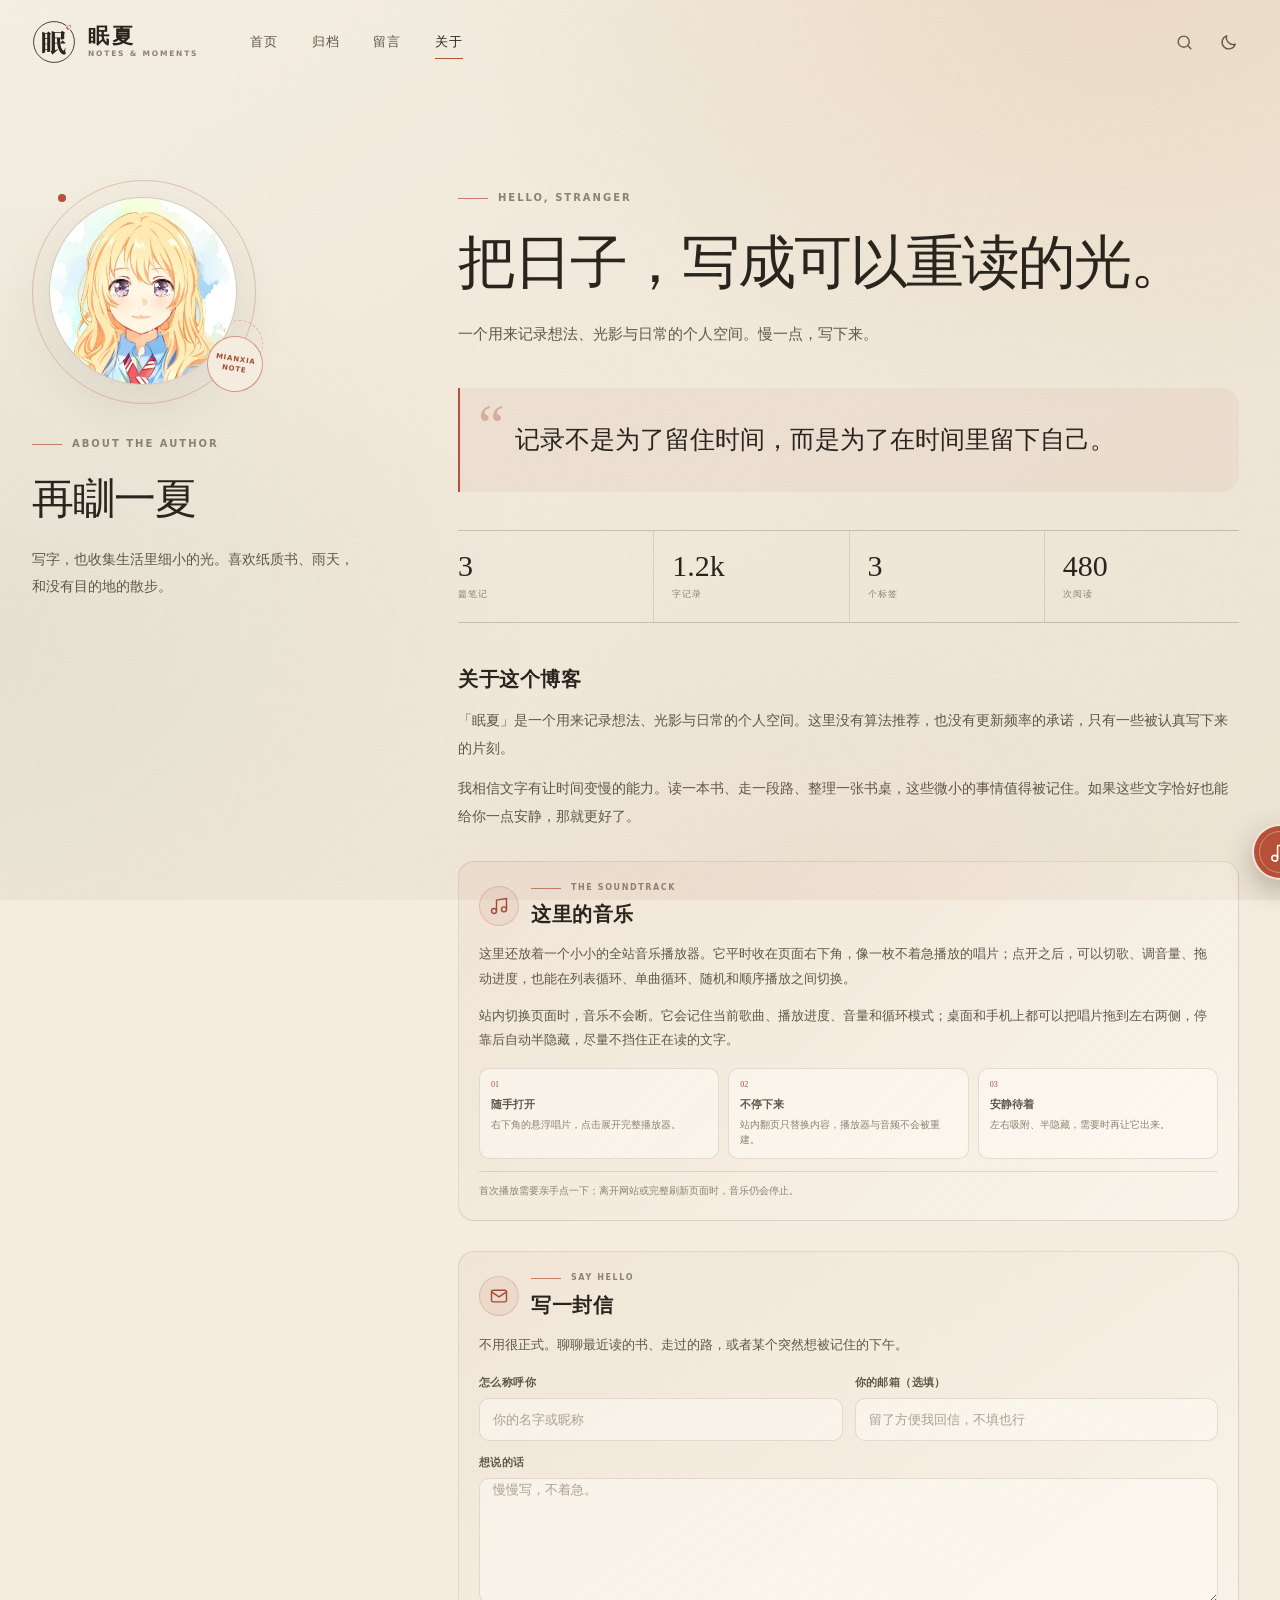
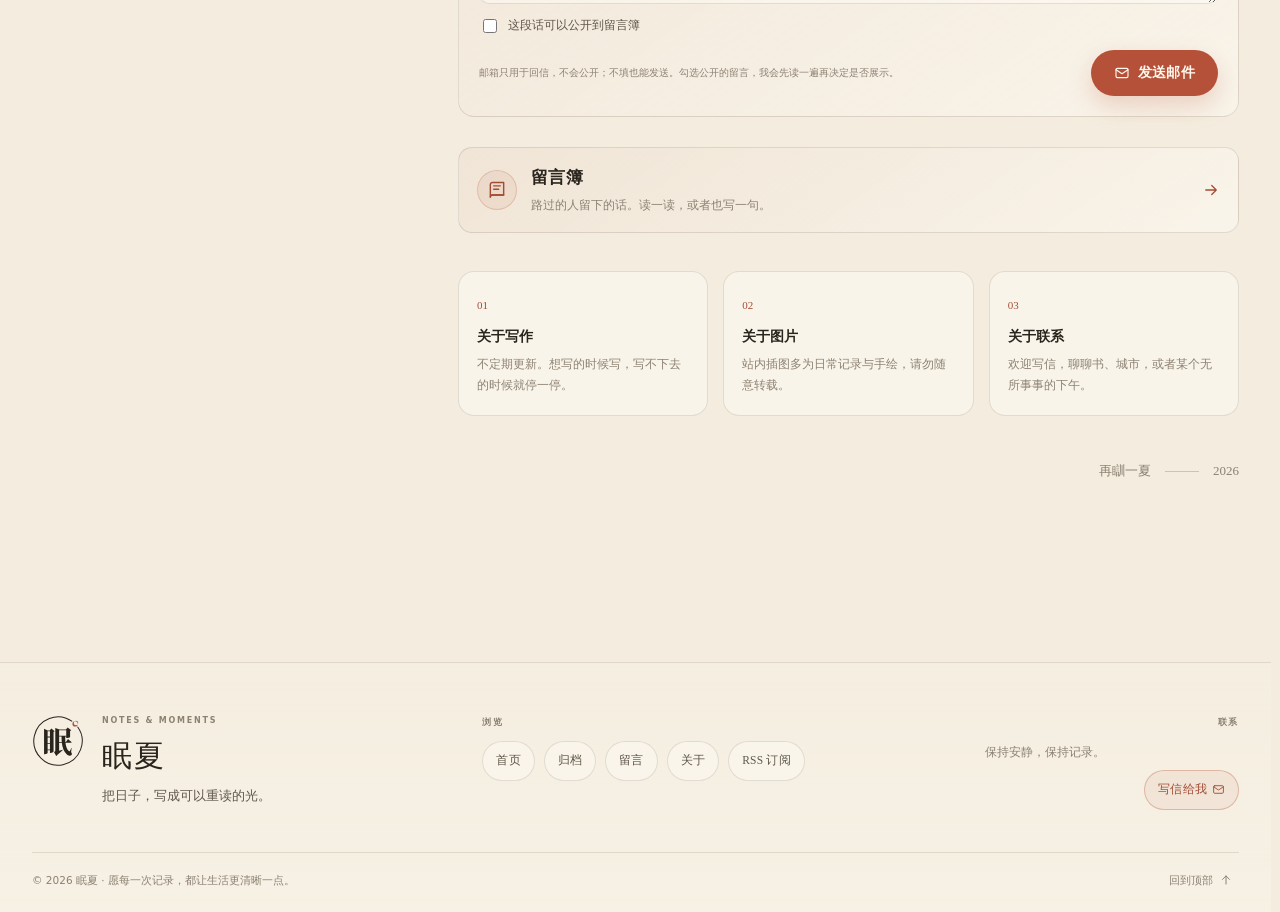
==== site/about/index.html @ 9b28836f "chore: publish static blog" ====
<!doctype html>
<html lang="zh-CN" data-theme="light" data-initial-theme="light" data-font="serif" data-bg-type="preset" style="--accent:#b45138;--accent-rgb:180 81 56;--on-accent:#fff8ee;--page-width:1340px;--bg-overlay:0.5;--bg-blur:0px;--bg-position:center">
<head>
  <meta charset="utf-8">
  <meta name="viewport" content="width=device-width, initial-scale=1, viewport-fit=cover">
  <meta name="theme-color" content="#f4eddf">
  <meta name="description" content="一个用来记录想法、光影与日常的个人空间。慢一点，写下来。">
  <meta property="og:title" content="关于 · 眠夏">
  <meta property="og:description" content="一个用来记录想法、光影与日常的个人空间。慢一点，写下来。">
  <meta property="og:type" content="website">
  <meta property="og:site_name" content="眠夏">
  <meta property="og:url" content="https://jayan1120.github.io/mianxia/about/">
  
  
  <meta name="twitter:card" content="summary">
  <meta name="twitter:title" content="关于 · 眠夏">
  <meta name="twitter:description" content="一个用来记录想法、光影与日常的个人空间。慢一点，写下来。">
  
  <link rel="canonical" href="https://jayan1120.github.io/mianxia/about/">
  
  <title>关于 · 眠夏</title>
  <link rel="icon" href="../assets/favicon.svg" type="image/svg+xml">
  <link rel="alternate icon" href="../assets/favicon.ico" sizes="any">
  <link rel="apple-touch-icon" href="../assets/apple-touch-icon.png">
  <link rel="manifest" href="../manifest.webmanifest">
  <link rel="alternate" type="application/rss+xml" title="眠夏 RSS" href="../feed.xml">
  <script type="application/json" id="mianxia-music-data">[{"id":"mwetwlb7ad2e09","title":"陪你度过漫长岁月","artist":"陈奕迅","url":"../uploads/mwetwgtk-8cc80cd03c.mp3","createdAt":"2026-11-13T10:23:20.803Z"},{"id":"mwetww3595dfb3","title":"十面埋伏","artist":"陈奕迅","url":"../uploads/mwetwp3i-408eb3d0b8.mp3","createdAt":"2026-11-13T10:23:34.769Z"},{"id":"mwetx39f62eaac","title":"为你我受冷风吹","artist":"林忆莲","url":"../uploads/mwetwytx-3e15662191.mp3","createdAt":"2026-11-13T10:23:44.067Z"},{"id":"mwcf6uxk824e43","title":"我什么都没有","artist":"陈奕迅","url":"../uploads/mwcf6nei-5e99178472.mp3","createdAt":"2026-11-11T17:55:53.240Z"},{"id":"mwetxcxz0dcd74","title":"真夜中のドアStay With Me (シングルver.)","artist":"松原みき","url":"../uploads/mwetx7kk-840d7ea535.mp3","createdAt":"2026-11-13T10:23:56.615Z"},{"id":"mwetxjhoc70b61","title":"最好的我","artist":"房祖名&龚芝怡","url":"../uploads/mwetxfeq-d14fbb2808.mp3","createdAt":"2026-11-13T10:24:05.100Z"},{"id":"mwce11cz0ec2d4","title":"最后派对","artist":"陈奕迅","url":"../uploads/mwce0rnk-4d88642298.mp3","createdAt":"2026-11-11T17:23:22.019Z"},{"id":"mwetwckmd07c2a","title":"そばにいるね","artist":"青山テルマ&SoulJa","url":"../uploads/mwetw78w-9f93033859.mp3","createdAt":"2026-11-13T10:23:09.478Z"}]</script>
  <script src="../js/theme-init.js"></script>
  <link rel="stylesheet" href="../css/styles.css">
  <script defer src="../js/toc-bar.js"></script>
  <script defer src="../js/static.js"></script>
  <script defer src="../js/player.js"></script>
  <script defer src="../js/contact.js"></script>
  <script defer src="../js/reading.js"></script>
  <noscript><style>.reveal{opacity:1;transform:none}</style></noscript>
</head>
<body data-root="../" data-page="about" class="">
  <a class="skip-link" href="#main">跳到正文</a>
  <div id="site-bg" aria-hidden="true">
    <div class="bg-base"></div>
    <div class="bg-art bg-preset-ricepaper"></div>
    <div class="bg-veil"></div>
    <div class="bg-grain"></div>
  </div>
  <header class="site-header" id="site-header">
    <div class="header-inner">
      <a class="brand" href="../" aria-label="眠夏首页">
        <span class="brand-seal"><img class="brand-logo logo-ink" src="../assets/logo-seal.svg" alt=""><img class="brand-logo logo-paper" src="../assets/logo-seal-paper.svg" alt=""></span>
        <span class="brand-name">眠夏<small>NOTES &amp; MOMENTS</small></span>
      </a>
      <button type="button" class="icon-button mobile-menu-trigger" data-static-menu aria-label="打开菜单"><svg class="icon" width="21" height="21" viewBox="0 0 24 24" fill="none" stroke="currentColor" stroke-width="1.7" stroke-linecap="round" stroke-linejoin="round" aria-hidden="true"><path d="M4 7h16M4 12h16M4 17h10"/></svg></button>
      <nav class="main-nav" aria-label="主导航"><a href=".././" class="nav-link " >首页</a><a href="../archive/" class="nav-link " >归档</a><a href="../guestbook/" class="nav-link " >留言</a><a href="../about/" class="nav-link is-active" aria-current="page">关于</a></nav>
      <div class="header-actions">
        <button type="button" class="icon-button" data-static-search aria-label="搜索笔记" title="搜索（Ctrl K）"><svg class="icon" width="19" height="19" viewBox="0 0 24 24" fill="none" stroke="currentColor" stroke-width="1.7" stroke-linecap="round" stroke-linejoin="round" aria-hidden="true"><circle cx="11" cy="11" r="7"/><path d="m20 20-3.5-3.5"/></svg></button>
        <button type="button" class="icon-button theme-toggle" data-static-theme aria-label="切换深浅色" title="切换深浅色">
          <span class="theme-icon theme-icon-sun"><svg class="icon" width="19" height="19" viewBox="0 0 24 24" fill="none" stroke="currentColor" stroke-width="1.7" stroke-linecap="round" stroke-linejoin="round" aria-hidden="true"><circle cx="12" cy="12" r="4"/><path d="M12 2v2M12 20v2M4.93 4.93l1.42 1.42M17.66 17.66l1.41 1.41M2 12h2M20 12h2M4.93 19.07l1.42-1.42M17.66 6.34l1.41-1.41"/></svg></span>
          <span class="theme-icon theme-icon-moon"><svg class="icon" width="19" height="19" viewBox="0 0 24 24" fill="none" stroke="currentColor" stroke-width="1.7" stroke-linecap="round" stroke-linejoin="round" aria-hidden="true"><path d="M20.5 14.2A8.5 8.5 0 0 1 9.8 3.5 8.5 8.5 0 1 0 20.5 14.2Z"/></svg></span>
        </button>
      </div>
    </div>
  </header>
  <main id="main" tabindex="-1"><div class="page page-about"><div class="container"><div class="about-grid">
    <aside class="about-identity reveal">
      <div class="about-portrait-wrap"><span class="avatar avatar-xl"><img src="../uploads/mw92c113-13334f7eb9.webp" alt="再瞓一夏的头像" loading="lazy"></span><span class="portrait-orbit"></span><span class="portrait-stamp">MIANXIA<br>NOTE</span></div>
      <div class="eyebrow"><span class="eyebrow-line"></span>ABOUT THE AUTHOR</div>
      <h1>再瞓一夏</h1>
      <p class="about-bio">写字，也收集生活里细小的光。喜欢纸质书、雨天，和没有目的地的散步。</p>
      
    </aside>
    <div class="about-content">
      <header class="about-header reveal"><div class="eyebrow"><span class="eyebrow-line"></span>HELLO, STRANGER</div><h2>把日子，写成可以重读的光。</h2><p>一个用来记录想法、光影与日常的个人空间。慢一点，写下来。</p></header>
      <blockquote class="about-quote reveal"><span class="quote-mark">“</span><p>记录不是为了留住时间，而是为了在时间里留下自己。</p></blockquote>
      <div class="about-stats reveal"><div><strong>3</strong><span>篇笔记</span></div><div><strong>1.2k</strong><span>字记录</span></div><div><strong>3</strong><span>个标签</span></div><div><strong>480</strong><span>次阅读</span></div></div>
      <div class="about-story reveal"><h3>关于这个博客</h3><p>「眠夏」是一个用来记录想法、光影与日常的个人空间。这里没有算法推荐，也没有更新频率的承诺，只有一些被认真写下来的片刻。</p><p>我相信文字有让时间变慢的能力。读一本书、走一段路、整理一张书桌，这些微小的事情值得被记住。如果这些文字恰好也能给你一点安静，那就更好了。</p></div>
      <div class="about-music reveal">
        <div class="about-music-head">
          <span class="about-music-icon"><svg class="icon" width="20" height="20" viewBox="0 0 24 24" fill="none" stroke="currentColor" stroke-width="1.7" stroke-linecap="round" stroke-linejoin="round" aria-hidden="true"><path d="M9 18V5l12-2v13"/><circle cx="6" cy="18" r="3"/><circle cx="18" cy="16" r="3"/></svg></span>
          <div><div class="eyebrow"><span class="eyebrow-line"></span>THE SOUNDTRACK</div><h3>这里的音乐</h3></div>
        </div>
        <p>这里还放着一个小小的全站音乐播放器。它平时收在页面右下角，像一枚不着急播放的唱片；点开之后，可以切歌、调音量、拖动进度，也能在列表循环、单曲循环、随机和顺序播放之间切换。</p>
        <p>站内切换页面时，音乐不会断。它会记住当前歌曲、播放进度、音量和循环模式；桌面和手机上都可以把唱片拖到左右两侧，停靠后自动半隐藏，尽量不挡住正在读的文字。</p>
        <div class="about-music-points">
          <div><span>01</span><strong>随手打开</strong><p>右下角的悬浮唱片，点击展开完整播放器。</p></div>
          <div><span>02</span><strong>不停下来</strong><p>站内翻页只替换内容，播放器与音频不会被重建。</p></div>
          <div><span>03</span><strong>安静待着</strong><p>左右吸附、半隐藏，需要时再让它出来。</p></div>
        </div>
        <p class="about-music-note">首次播放需要亲手点一下；离开网站或完整刷新页面时，音乐仍会停止。</p>
      </div>
      <div class="about-contact reveal" id="contact">
        <div class="about-contact-head">
          <span class="about-contact-icon"><svg class="icon" width="20" height="20" viewBox="0 0 24 24" fill="none" stroke="currentColor" stroke-width="1.7" stroke-linecap="round" stroke-linejoin="round" aria-hidden="true"><rect x="3" y="5" width="18" height="14" rx="2"/><path d="m3 7 9 6 9-6"/></svg></span>
          <div><div class="eyebrow"><span class="eyebrow-line"></span>SAY HELLO</div><h3>写一封信</h3></div>
        </div>
        <p>不用很正式。聊聊最近读的书、走过的路，或者某个突然想被记住的下午。</p>
        <form class="contact-form" data-contact-form novalidate>
          <div class="contact-form-grid">
            <label class="field"><span class="field-label">怎么称呼你</span><input class="input" type="text" name="name" maxlength="60" autocomplete="name" placeholder="你的名字或昵称" required></label>
            <label class="field"><span class="field-label">你的邮箱（选填）</span><input class="input" type="email" name="email" maxlength="120" autocomplete="email" inputmode="email" placeholder="留了方便我回信，不填也行"></label>
          </div>
          <label class="field"><span class="field-label">想说的话</span><textarea class="input contact-textarea" name="message" rows="4" maxlength="4000" placeholder="慢慢写，不着急。" required></textarea></label>
          <label class="contact-public"><input type="checkbox" name="public_ok" value="yes"><span>这段话可以公开到留言簿</span></label>
          <div class="contact-honeypot" aria-hidden="true"><label>Website<input type="text" name="botcheck" tabindex="-1" autocomplete="off"></label></div>
          <input type="hidden" name="subject" value="来自眠夏博客的留言">
          <input type="hidden" name="from_name" value="眠夏博客">
          <div class="contact-form-foot">
            <p>邮箱只用于回信，不会公开；不填也能发送。勾选公开的留言，我会先读一遍再决定是否展示。</p>
            <button type="submit" class="btn btn-primary contact-submit"><svg class="icon" width="16" height="16" viewBox="0 0 24 24" fill="none" stroke="currentColor" stroke-width="1.7" stroke-linecap="round" stroke-linejoin="round" aria-hidden="true"><rect x="3" y="5" width="18" height="14" rx="2"/><path d="m3 7 9 6 9-6"/></svg> 发送邮件</button>
          </div>
          <p class="contact-status" data-contact-status role="status" aria-live="polite" hidden></p>
        </form>
      </div>
      <a class="guestbook-cta reveal" href="../guestbook/">
        <span class="guestbook-cta-icon"><svg class="icon" width="20" height="20" viewBox="0 0 24 24" fill="none" stroke="currentColor" stroke-width="1.7" stroke-linecap="round" stroke-linejoin="round" aria-hidden="true"><path d="M4 5.5A2.5 2.5 0 0 1 6.5 3H20v15H6.5A2.5 2.5 0 0 0 4 20.5Z"/><path d="M4 20.5A2.5 2.5 0 0 1 6.5 18H20M8 7h8M8 11h6"/></svg></span>
        <span class="guestbook-cta-copy"><strong>留言簿</strong><small>路过的人留下的话。读一读，或者也写一句。</small></span>
        <span class="guestbook-cta-arrow"><svg class="icon" width="18" height="18" viewBox="0 0 24 24" fill="none" stroke="currentColor" stroke-width="1.7" stroke-linecap="round" stroke-linejoin="round" aria-hidden="true"><path d="M5 12h14M13 6l6 6-6 6"/></svg></span>
      </a>
      <div class="about-notes reveal"><div class="about-note"><span class="note-number">01</span><h4>关于写作</h4><p>不定期更新。想写的时候写，写不下去的时候就停一停。</p></div><div class="about-note"><span class="note-number">02</span><h4>关于图片</h4><p>站内插图多为日常记录与手绘，请勿随意转载。</p></div><div class="about-note"><span class="note-number">03</span><h4>关于联系</h4><p>欢迎写信，聊聊书、城市，或者某个无所事事的下午。</p></div></div>
      <div class="about-sign reveal"><span>再瞓一夏</span><i></i><span>2026</span></div>
    </div>
  </div></div></div></main>
  <footer class="site-footer">
    <div class="footer-inner">
      <div class="footer-lead">
        <span class="footer-seal"><img class="footer-logo logo-ink" src="../assets/logo-seal.svg" alt=""><img class="footer-logo logo-paper" src="../assets/logo-seal-paper.svg" alt=""></span>
        <div>
          <p class="footer-eyebrow">NOTES &amp; MOMENTS</p>
          <h2>眠夏</h2>
          <p class="footer-tagline">把日子，写成可以重读的光。</p>
        </div>
      </div>
      <div class="footer-groups">
      <div class="footer-column footer-nav">
        <h3>浏览</h3>
        <a href="../">首页</a>
        <a href="../archive/">归档</a>
        <a href="../guestbook/">留言</a>
        <a href="../about/">关于</a>
        <a href="../feed.xml" target="_blank" rel="noopener noreferrer">RSS 订阅</a>
      </div>
      <div class="footer-column footer-contact">
        <h3>联系</h3>
        <span class="footer-muted">保持安静，保持记录。</span>
        <a href="../about/#contact">写信给我<svg class="icon" width="13" height="13" viewBox="0 0 24 24" fill="none" stroke="currentColor" stroke-width="1.7" stroke-linecap="round" stroke-linejoin="round" aria-hidden="true"><rect x="3" y="5" width="18" height="14" rx="2"/><path d="m3 7 9 6 9-6"/></svg></a>
      </div>
      </div>
    </div>
    <div class="footer-bottom">
      <span>© 2026 眠夏 · 愿每一次记录，都让生活更清晰一点。</span>
      <button type="button" class="back-top" data-static-backtop>回到顶部 <svg class="icon" width="14" height="14" viewBox="0 0 24 24" fill="none" stroke="currentColor" stroke-width="1.7" stroke-linecap="round" stroke-linejoin="round" aria-hidden="true"><path d="M12 19V5M6 11l6-6 6 6"/></svg></button>
    </div>
  </footer>
  
  <div class="modal-overlay" id="static-search" aria-hidden="true">
    <div class="modal search-dialog" role="dialog" aria-modal="true" aria-label="搜索笔记">
      <div class="modal-body">
        <div class="search-shell">
          <div class="search-top">
            <span class="search-mark"><svg class="icon" width="22" height="22" viewBox="0 0 24 24" fill="none" stroke="currentColor" stroke-width="1.7" stroke-linecap="round" stroke-linejoin="round" aria-hidden="true"><circle cx="11" cy="11" r="7"/><path d="m20 20-3.5-3.5"/></svg></span>
            <input type="search" class="search-input" id="static-search-input" placeholder="搜索标题、标签或正文…" autocomplete="off" aria-label="搜索笔记">
            <button type="button" class="search-close" data-static-close="search" aria-label="关闭搜索"><svg class="icon" width="18" height="18" viewBox="0 0 24 24" fill="none" stroke="currentColor" stroke-width="1.7" stroke-linecap="round" stroke-linejoin="round" aria-hidden="true"><path d="m6 6 12 12M18 6 6 18"/></svg></button>
          </div>
          <div class="search-results" id="static-search-results">
            <div class="search-suggest"><p class="side-empty">打开搜索，查找写过的片刻。</p></div>
          </div>
          <div class="search-foot"><span><svg class="icon" width="13" height="13" viewBox="0 0 24 24" fill="none" stroke="currentColor" stroke-width="1.7" stroke-linecap="round" stroke-linejoin="round" aria-hidden="true"><path d="m12 3 1.8 5.2L19 10l-5.2 1.8L12 17l-1.8-5.2L5 10l5.2-1.8Z"/><path d="m19 16 .8 2.2L22 19l-2.2.8L19 22l-.8-2.2L16 19l2.2-.8Z"/></svg> 这是一个只读静态站点</span><span><kbd>Esc</kbd> 关闭</span></div>
        </div>
      </div>
    </div>
  </div>
  <div class="modal-overlay menu-overlay" id="static-menu" aria-hidden="true">
    <div class="modal mobile-sheet" role="dialog" aria-modal="true" aria-label="菜单">
      <div class="modal-body">
        <div class="sheet-head">
          <a class="brand" href="../">
            <span class="brand-seal"><img class="brand-logo logo-ink" src="../assets/logo-seal.svg" alt=""><img class="brand-logo logo-paper" src="../assets/logo-seal-paper.svg" alt=""></span>
            <span class="brand-name">眠夏<small>NOTES &amp; MOMENTS</small></span>
          </a>
          <button type="button" class="icon-button" data-static-close="menu" aria-label="关闭菜单"><svg class="icon" width="20" height="20" viewBox="0 0 24 24" fill="none" stroke="currentColor" stroke-width="1.7" stroke-linecap="round" stroke-linejoin="round" aria-hidden="true"><path d="m6 6 12 12M18 6 6 18"/></svg></button>
        </div>
        <nav class="sheet-nav">
          <a href="../">首页<svg class="icon" width="15" height="15" viewBox="0 0 24 24" fill="none" stroke="currentColor" stroke-width="1.7" stroke-linecap="round" stroke-linejoin="round" aria-hidden="true"><path d="M7 17 17 7M8 7h9v9"/></svg></a>
          <a href="../archive/">归档<svg class="icon" width="15" height="15" viewBox="0 0 24 24" fill="none" stroke="currentColor" stroke-width="1.7" stroke-linecap="round" stroke-linejoin="round" aria-hidden="true"><path d="M7 17 17 7M8 7h9v9"/></svg></a>
          <a href="../guestbook/">留言<svg class="icon" width="15" height="15" viewBox="0 0 24 24" fill="none" stroke="currentColor" stroke-width="1.7" stroke-linecap="round" stroke-linejoin="round" aria-hidden="true"><path d="M7 17 17 7M8 7h9v9"/></svg></a>
          <a href="../about/">关于<svg class="icon" width="15" height="15" viewBox="0 0 24 24" fill="none" stroke="currentColor" stroke-width="1.7" stroke-linecap="round" stroke-linejoin="round" aria-hidden="true"><path d="M7 17 17 7M8 7h9v9"/></svg></a>
        </nav>
        <div class="sheet-divider"></div>
        <div class="sheet-admin">
          <a class="btn btn-outline" href="../feed.xml" target="_blank" rel="noopener noreferrer"><svg class="icon" width="16" height="16" viewBox="0 0 24 24" fill="none" stroke="currentColor" stroke-width="1.7" stroke-linecap="round" stroke-linejoin="round" aria-hidden="true"><path d="M4 11a9 9 0 0 1 9 9M4 4a16 16 0 0 1 16 16"/><circle cx="5" cy="19" r="1"/></svg> RSS 订阅</a>
        </div>
        <div class="sheet-foot">把日子，写成可以重读的光。</div>
      </div>
    </div>
  </div>
  <div class="music-player" data-music-player hidden></div>
  <div id="toast-root" aria-live="polite" aria-atomic="false"></div>
</body>
</html>
---- site/css/styles.css ----
/* ==========================================================================
   眠夏 · MIANXIA — a quiet place for notes
   ========================================================================== */

:root {
  /* 让 light-dark() 和原生控件在浅色主题下明确按 light 解析 */
  color-scheme: light;
  --font-serif: "Songti SC", "STSong", "Noto Serif SC", "Noto Serif CJK SC", "Source Han Serif SC", "SimSun", Georgia, serif;
  --font-sans: "PingFang SC", "Hiragino Sans GB", "Microsoft YaHei", "Noto Sans CJK SC", system-ui, -apple-system, sans-serif;
  --font-kai: "Kaiti SC", "STKaiti", "KaiTi", "楷体", "Songti SC", serif;
  --font-display: var(--font-serif);
  --font-body: var(--font-sans);
  --font-reading: var(--font-serif);

  --paper: #f4eddf;
  --paper-deep: #e9dfcd;
  --ink: #29241d;
  --ink-soft: #5f5649;
  --muted: #8c8172;
  --accent: #b45138;
  --accent-rgb: 180 81 56;
  --on-accent: #fff8ee;
  --accent-link: var(--accent);
  --accent-link: color-mix(in srgb, var(--accent) 88%, var(--ink));
  /* 正文调色板：浅色/深色各一套。编辑器写入 var(--txt-*)，不再写死十六进制 */
  --txt-ink: #29241d;
  --txt-accent: #b45138;
  --txt-moss: #6f7b5e;
  --txt-blue: #5f7381;
  --txt-rose: #9b5d55;
  --txt-ochre: #8a6a45;
  --txt-gold: #826834;
  --txt-gray: #6d6b69;
  --card: rgb(255 252 246 / 0.66);
  --card-strong: rgb(255 252 246 / 0.9);
  --card-soft: rgb(255 252 246 / 0.46);
  --line: rgb(61 48 34 / 0.13);
  --line-strong: rgb(61 48 34 / 0.22);
  --shadow-sm: 0 2px 12px rgb(58 41 23 / 0.05);
  --shadow: 0 20px 55px rgb(58 41 23 / 0.09);
  --shadow-lg: 0 36px 100px rgb(46 31 16 / 0.16);
  --header-h: 84px;
  --radius: 22px;
  --radius-sm: 15px;
  --bg-overlay: 0.28;
  --bg-blur: 0px;
  --bg-position: center;
  --page-width: 1320px;
  --ease: cubic-bezier(0.22, 1, 0.36, 1);
  --scrollbar: rgb(61 48 34 / 0.18);
}

html[data-theme="dark"] {
  --paper: #151412;
  --paper-deep: #211e1a;
  --ink: #f1e9dc;
  --ink-soft: #c5baaa;
  --muted: #958979;
  --accent-link: var(--accent);
  --accent-link: color-mix(in srgb, var(--accent) 55%, #fff 45%);
  --txt-ink: #f1e9dc;
  --txt-accent: #c1715a;
  --txt-moss: #80896e;
  --txt-blue: #798891;
  --txt-rose: #ac7970;
  --txt-ochre: #9d8160;
  --txt-gold: #d4a64a;
  --txt-gray: #8a8a8a;
  --card: rgb(31 29 26 / 0.7);
  --card-strong: rgb(33 30 27 / 0.92);
  --card-soft: rgb(31 29 26 / 0.5);
  --line: rgb(255 245 232 / 0.115);
  --line-strong: rgb(255 245 232 / 0.22);
  --shadow-sm: 0 2px 12px rgb(0 0 0 / 0.2);
  --shadow: 0 20px 55px rgb(0 0 0 / 0.3);
  --shadow-lg: 0 36px 100px rgb(0 0 0 / 0.42);
  --scrollbar: rgb(255 245 232 / 0.18);
  color-scheme: dark;
}

html[data-font="serif"] {
  --font-display: var(--font-serif);
  --font-reading: var(--font-serif);
}

html[data-font="sans"] {
  --font-display: var(--font-sans);
  --font-reading: var(--font-sans);
}

html[data-font="kai"] {
  --font-display: var(--font-kai);
  --font-reading: var(--font-kai);
}

*,
*::before,
*::after {
  box-sizing: border-box;
}

[hidden] {
  display: none !important;
}

html {
  min-height: 100%;
  scrollbar-gutter: stable;
  overflow-x: clip;
  -webkit-text-size-adjust: 100%;
}

body {
  margin: 0;
  min-height: 100vh;
  overflow-x: clip;
  background: var(--paper);
  color: var(--ink);
  font-family: var(--font-body);
  font-size: 15px;
  line-height: 1.6;
  -webkit-font-smoothing: antialiased;
  -moz-osx-font-smoothing: grayscale;
  text-rendering: optimizeLegibility;
}

body.modal-open {
  overflow: hidden;
}

::selection {
  background: rgb(var(--accent-rgb) / 0.24);
  color: var(--ink);
}

::-webkit-scrollbar {
  width: 9px;
  height: 9px;
}

::-webkit-scrollbar-thumb {
  background: var(--scrollbar);
  border-radius: 10px;
  border: 2px solid transparent;
  background-clip: content-box;
}

::-webkit-scrollbar-track {
  background: transparent;
}

h1,
h2,
h3,
h4,
p,
figure,
blockquote,
dl,
dd {
  margin: 0;
}

ul,
ol {
  margin: 0;
  padding: 0;
}

img,
svg {
  display: block;
  max-width: 100%;
}

button,
input,
textarea,
select {
  font: inherit;
  color: inherit;
}

button {
  cursor: pointer;
  border: 0;
  background: none;
}

a {
  color: inherit;
  text-decoration: none;
}

button:focus-visible,
a:focus-visible,
input:focus-visible,
textarea:focus-visible,
select:focus-visible,
[contenteditable="true"]:focus-visible {
  outline: 2px solid var(--accent);
  outline-offset: 3px;
}

code,
kbd,
pre {
  font-family: "SFMono-Regular", "Cascadia Code", "Consolas", "Liberation Mono", monospace;
}

.icon {
  display: inline-block;
  flex: none;
  vertical-align: -0.16em;
}

.sr-only {
  position: absolute !important;
  width: 1px !important;
  height: 1px !important;
  padding: 0 !important;
  margin: -1px !important;
  overflow: hidden !important;
  clip: rect(0, 0, 0, 0) !important;
  white-space: nowrap !important;
  border: 0 !important;
}

.skip-link {
  position: fixed;
  top: 10px;
  left: 10px;
  z-index: 999;
  padding: 10px 16px;
  background: var(--ink);
  color: var(--paper);
  border-radius: 8px;
  opacity: 0;
  pointer-events: none;
  transform: translateY(-160%);
  transition: transform 0.2s;
}

html.keyboard-nav .skip-link:focus {
  opacity: 1;
  pointer-events: auto;
  transform: translateY(0);
}

.noscript-card {
  position: fixed;
  inset: 20px;
  z-index: 999;
  display: grid;
  place-items: center;
  padding: 30px;
  background: var(--paper);
  border: 1px solid var(--line);
  border-radius: var(--radius);
  font-family: var(--font-serif);
  font-size: 20px;
  text-align: center;
}

/* ==========================================================================
   Background layers
   ========================================================================== */

#site-bg {
  position: fixed;
  inset: 0;
  z-index: -10;
  overflow: hidden;
  background: var(--paper);
  pointer-events: none;
}

.bg-base {
  position: absolute;
  inset: 0;
  background: var(--paper);
}

.bg-art {
  position: absolute;
  inset: -5%;
  background-color: var(--paper);
  background-size: cover;
  background-position: var(--bg-position);
  filter: blur(var(--bg-blur));
  transform: scale(1.045);
  transition: background 0.6s var(--ease), filter 0.4s var(--ease);
}

.bg-veil {
  position: absolute;
  inset: 0;
  background: rgba(246, 240, 229, var(--bg-overlay));
  transition: background 0.4s var(--ease);
}

html[data-theme="dark"] .bg-veil {
  background: rgb(11 10 9 / calc(var(--bg-overlay) * 0.55 + 0.63));
}

.bg-grain {
  position: absolute;
  inset: 0;
  background-image: url("../assets/grain.svg");
  background-size: 180px 180px;
  opacity: 0.32;
  mix-blend-mode: multiply;
}

html[data-theme="dark"] .bg-grain {
  opacity: 0.14;
  mix-blend-mode: screen;
}

.bg-preset-ricepaper {
  background:
    radial-gradient(1100px 720px at 82% 4%, rgb(214 157 95 / 0.38), transparent 58%),
    radial-gradient(880px 680px at 4% 68%, rgb(125 149 117 / 0.22), transparent 62%),
    radial-gradient(680px 520px at 62% 100%, rgb(194 120 96 / 0.13), transparent 64%),
    linear-gradient(146deg, #faf4e7 0%, #f1e6d4 52%, #e9dcc6 100%);
}

.bg-preset-moss {
  background:
    radial-gradient(900px 620px at 78% 8%, rgb(239 227 191 / 0.52), transparent 55%),
    radial-gradient(820px 720px at 12% 80%, rgb(79 104 78 / 0.26), transparent 62%),
    linear-gradient(150deg, #eef0e2 0%, #dfe5d3 52%, #cbd5c0 100%);
}

.bg-preset-dusk {
  background:
    radial-gradient(760px 560px at 82% 12%, rgb(245 194 157 / 0.68), transparent 58%),
    radial-gradient(940px 700px at 8% 78%, rgb(151 116 145 / 0.28), transparent 62%),
    linear-gradient(146deg, #f7eadd 0%, #eed8d2 45%, #d9c6d2 100%);
}

.bg-preset-sea {
  background:
    radial-gradient(960px 640px at 80% 6%, rgb(238 219 181 / 0.44), transparent 58%),
    radial-gradient(900px 720px at 4% 80%, rgb(80 126 137 / 0.24), transparent 64%),
    linear-gradient(148deg, #edf2ed 0%, #dbe7e4 48%, #c5d8d8 100%);
}

.bg-preset-sakura {
  background:
    radial-gradient(800px 580px at 82% 10%, rgb(244 195 186 / 0.55), transparent 58%),
    radial-gradient(860px 700px at 6% 82%, rgb(167 112 117 / 0.2), transparent 62%),
    linear-gradient(148deg, #fbf0e8 0%, #f4dfdc 50%, #e8cecd 100%);
}

.bg-preset-teasmoke {
  background:
    radial-gradient(900px 640px at 82% 8%, rgb(184 147 102 / 0.32), transparent 56%),
    radial-gradient(820px 680px at 5% 82%, rgb(110 96 81 / 0.18), transparent 62%),
    linear-gradient(148deg, #f2e9da 0%, #e4d3bd 50%, #d2bda6 100%);
}

.bg-preset-midnight {
  background:
    radial-gradient(860px 620px at 80% 4%, rgb(118 132 154 / 0.38), transparent 58%),
    radial-gradient(760px 620px at 12% 84%, rgb(99 76 70 / 0.34), transparent 64%),
    linear-gradient(148deg, #151a21 0%, #1c232c 48%, #262a2d 100%);
}

/* ==========================================================================
   Layout & shared elements
   ========================================================================== */

#app {
  position: relative;
  min-height: 100vh;
  z-index: 1;
}

main {
  padding-top: var(--header-h);
}

.container {
  width: min(var(--page-width, 1320px), calc(100% - 64px));
  margin-inline: auto;
}

.container-wide {
  width: min(var(--page-width, 1320px), calc(100% - 64px));
  margin-inline: auto;
}

.eyebrow {
  display: flex;
  align-items: center;
  gap: 10px;
  font-family: var(--font-sans);
  font-size: 10px;
  font-weight: 600;
  letter-spacing: 0.2em;
  text-transform: uppercase;
  color: var(--muted);
}

.eyebrow-line {
  display: inline-block;
  width: 30px;
  height: 1px;
  background: var(--accent);
  opacity: 0.7;
}

.eyebrow-dot {
  display: inline-block;
  width: 3px;
  height: 3px;
  border-radius: 50%;
  background: var(--accent);
}

.text-link {
  display: inline-flex;
  align-items: center;
  gap: 6px;
  font-size: 13.5px;
  color: var(--ink-soft);
  border-bottom: 1px solid var(--line-strong);
  padding-bottom: 4px;
  transition: color 0.2s, border-color 0.2s;
}

.text-link:hover {
  color: var(--accent-link);
  border-color: var(--accent);
}

.text-button {
  display: inline-flex;
  align-items: center;
  gap: 5px;
  font-size: 12.5px;
  color: var(--muted);
  padding: 4px 0;
  transition: color 0.2s;
}

.text-button:hover {
  color: var(--accent-link);
}

.danger-text {
  color: #b04334 !important;
}

html[data-theme="dark"] .danger-text {
  color: #e08f7e !important;
}

.btn {
  display: inline-flex;
  align-items: center;
  justify-content: center;
  gap: 8px;
  height: 46px;
  padding: 0 22px;
  border: 1px solid transparent;
  border-radius: 999px;
  font-family: var(--font-sans);
  font-size: 13.5px;
  font-weight: 600;
  letter-spacing: 0.02em;
  white-space: nowrap;
  transition: transform 0.25s var(--ease), background 0.2s, border-color 0.2s, color 0.2s, box-shadow 0.25s;
}

.btn:hover {
  transform: translateY(-1px);
}

.btn:active {
  transform: translateY(0);
}

.btn:disabled {
  opacity: 0.6;
  cursor: not-allowed;
  transform: none;
}

.music-admin-list-tools .is-limit {
  color: var(--accent);
  font-weight: 600;
}

.btn-primary,
.btn-accent {
  background: var(--accent);
  color: var(--on-accent);
  box-shadow: 0 10px 24px rgb(var(--accent-rgb) / 0.22);
}

.btn-primary:hover,
.btn-accent:hover {
  background: color-mix(in srgb, var(--accent) 88%, #000 12%);
  box-shadow: 0 14px 30px rgb(var(--accent-rgb) / 0.28);
}

html[data-theme="dark"] .btn-primary:hover,
html[data-theme="dark"] .btn-accent:hover {
  background: color-mix(in srgb, var(--accent) 82%, #fff 18%);
}

.btn-outline {
  border-color: var(--line-strong);
  background: var(--card-soft);
  color: var(--ink);
}

.btn-outline:hover {
  background: var(--card);
  border-color: var(--accent);
  color: var(--accent-link);
}

.btn-ghost {
  color: var(--ink-soft);
}

.btn-ghost:hover {
  background: rgb(var(--accent-rgb) / 0.07);
  color: var(--ink);
}

.btn-danger {
  background: #a53f30;
  color: #fff8ee;
}

.btn-sm {
  height: 38px;
  padding: 0 16px;
  font-size: 12.5px;
}

.btn-block {
  width: 100%;
}

.icon-button {
  display: inline-flex;
  align-items: center;
  justify-content: center;
  width: 40px;
  height: 40px;
  border-radius: 50%;
  color: var(--ink-soft);
  transition: background 0.2s, color 0.2s, transform 0.2s;
}

.icon-button:hover {
  background: rgb(var(--accent-rgb) / 0.09);
  color: var(--ink);
  transform: translateY(-1px);
}

.icon-button.danger:hover {
  background: rgb(165 63 48 / 0.1);
  color: #a53f30;
}

.button-spinner {
  display: inline-block;
  width: 14px;
  height: 14px;
  border: 2px solid currentColor;
  border-right-color: transparent;
  border-radius: 50%;
  animation: spin 0.7s linear infinite;
  vertical-align: -2px;
}

/* ==========================================================================
   Header
   ========================================================================== */

.site-header {
  position: fixed;
  top: 0;
  left: 0;
  right: 0;
  z-index: 80;
  height: var(--header-h);
}

.site-header::before {
  content: "";
  position: absolute;
  inset: 0;
  background: rgb(247 241 231 / 0.7);
  backdrop-filter: blur(18px) saturate(1.2);
  -webkit-backdrop-filter: blur(18px) saturate(1.2);
  border-bottom: 1px solid transparent;
  opacity: 0;
  transition: opacity 0.35s;
}

html[data-theme="dark"] .site-header::before {
  background: rgb(20 19 17 / 0.72);
}

.site-header.is-scrolled::before {
  opacity: 1;
  border-bottom-color: var(--line);
}

.header-inner {
  position: relative;
  z-index: 1;
  width: min(var(--page-width, 1320px), calc(100% - 64px));
  height: 100%;
  margin-inline: auto;
  display: flex;
  align-items: center;
  justify-content: space-between;
  gap: 28px;
}

.brand {
  display: inline-flex;
  align-items: center;
  gap: 12px;
  flex: none;
}

.brand-seal {
  display: grid;
  place-items: center;
  width: 44px;
  height: 44px;
  flex: none;
  transition: transform 0.4s var(--ease);
}

.brand:hover .brand-seal {
  transform: rotate(4deg) scale(1.04);
}

.brand-logo,
.footer-logo,
.logo-custom-img {
  display: block;
  width: 100%;
  height: 100%;
  object-fit: contain;
}

.logo-paper {
  display: none;
}

html[data-theme="dark"] .logo-ink {
  display: none;
}

html[data-theme="dark"] .logo-paper {
  display: block;
}

.brand-name {
  display: flex;
  flex-direction: column;
  gap: 2px;
  font-family: var(--font-serif);
  font-size: 21px;
  font-weight: 600;
  letter-spacing: 0.12em;
  line-height: 1.1;
}

.brand-name small {
  font-family: var(--font-sans);
  font-size: 7.5px;
  font-weight: 600;
  letter-spacing: 0.24em;
  color: var(--muted);
  white-space: nowrap;
}

.main-nav {
  display: flex;
  align-items: center;
  gap: 34px;
  margin-left: 24px;
}

.nav-link {
  position: relative;
  padding: 8px 0;
  font-size: 13px;
  color: var(--ink-soft);
  letter-spacing: 0.06em;
  transition: color 0.2s;
}

.nav-link::after {
  content: "";
  position: absolute;
  left: 0;
  right: 0;
  bottom: 1px;
  height: 1px;
  background: var(--accent);
  transform: scaleX(0);
  transform-origin: left;
  transition: transform 0.3s var(--ease);
}

.nav-link:hover,
.nav-link.is-active {
  color: var(--ink);
}

.nav-link.is-active::after,
.nav-link:hover::after {
  transform: scaleX(1);
}

.header-actions {
  display: flex;
  align-items: center;
  gap: 4px;
  margin-left: auto;
}

.theme-toggle {
  position: relative;
}

.theme-icon {
  display: none;
}

html[data-theme="light"] .theme-icon-moon,
html[data-theme="dark"] .theme-icon-sun {
  display: inline-flex;
}

.header-write {
  margin-left: 8px;
}

.login-button {
  border: 1px solid var(--line);
  width: 38px;
  height: 38px;
}

.account {
  position: relative;
  margin-left: 8px;
}

.account-trigger {
  position: relative;
  display: flex;
  align-items: center;
  gap: 4px;
  padding: 3px 5px 3px 3px;
  border-radius: 999px;
  border: 1px solid var(--line);
  background: var(--card-soft);
  transition: border-color 0.2s, background 0.2s;
}

.account-dot {
  position: absolute;
  top: 0;
  right: 0;
  width: 9px;
  height: 9px;
  border-radius: 50%;
  background: var(--accent);
  box-shadow: 0 0 0 2px var(--card-soft);
  pointer-events: none;
}

.account-trigger:hover {
  border-color: var(--line-strong);
  background: var(--card);
}

.account-caret {
  display: flex;
  color: var(--muted);
}

.account-pop {
  position: absolute;
  top: calc(100% + 12px);
  right: 0;
  width: 238px;
  padding: 10px;
  border: 1px solid var(--line);
  border-radius: 18px;
  background: var(--card-strong);
  backdrop-filter: blur(24px);
  -webkit-backdrop-filter: blur(24px);
  box-shadow: var(--shadow);
  opacity: 0;
  visibility: hidden;
  transform: translateY(-6px) scale(0.98);
  transform-origin: top right;
  transition: opacity 0.18s, transform 0.22s var(--ease), visibility 0.18s;
}

.account-pop.is-open {
  opacity: 1;
  visibility: visible;
  transform: none;
}

.account-pop-head {
  display: flex;
  align-items: center;
  gap: 11px;
  padding: 8px 9px 13px;
}

.account-pop-head strong {
  display: block;
  font-family: var(--font-serif);
  font-size: 15px;
}

.account-pop-head span {
  font-size: 11px;
  color: var(--muted);
}

.account-pop a,
.account-pop button {
  display: flex;
  align-items: center;
  gap: 9px;
  width: 100%;
  padding: 9px 10px;
  border-radius: 9px;
  font-size: 12.5px;
  color: var(--ink-soft);
  text-align: left;
  transition: background 0.18s, color 0.18s;
}

.account-pop a:hover,
.account-pop button:hover {
  background: rgb(var(--accent-rgb) / 0.07);
  color: var(--ink);
}

.account-pop-divider {
  height: 1px;
  background: var(--line);
  margin: 6px 4px;
}

.account-badge {
  display: inline-flex;
  align-items: center;
  justify-content: center;
  min-width: 18px;
  height: 18px;
  margin-left: auto;
  padding: 0 6px;
  border-radius: 9px;
  background: rgb(var(--accent-rgb) / 0.12);
  color: var(--accent-link);
  font-size: 10px;
  font-weight: 600;
  line-height: 1;
}

.mobile-menu-trigger {
  display: none;
}

.mobile-sheet .brand {
  pointer-events: none;
}

.auth-modal .modal-subtitle {
  max-width: 340px;
}

/* ==========================================================================
   Hero
   ========================================================================== */

.hero {
  width: min(var(--page-width, 1320px), calc(100% - 64px));
  margin-inline: auto;
  display: grid;
  grid-template-columns: minmax(0, 1.08fr) minmax(360px, 0.92fr);
  gap: clamp(36px, 6vw, 84px);
  align-items: center;
  min-height: 610px;
  padding: 58px 0 66px;
}

.hero-copy {
  position: relative;
  z-index: 2;
  max-width: 680px;
}

.hero-eyebrow {
  margin-bottom: 24px;
  animation: heroIn 0.8s var(--ease) both;
}

.hero-title {
  font-family: var(--font-display);
  font-size: clamp(48px, 5.9vw, 82px);
  font-weight: 500;
  line-height: 1.18;
  letter-spacing: -0.035em;
  text-wrap: balance;
  animation: heroIn 0.9s 0.08s var(--ease) both;
}

.hero-title em {
  position: relative;
  font-style: normal;
  color: var(--accent-link);
  white-space: nowrap;
}

.hero-title em::after {
  content: "";
  position: absolute;
  left: 0.02em;
  right: 0.02em;
  bottom: 0.02em;
  height: 0.22em;
  background: linear-gradient(90deg, rgb(var(--accent-rgb) / 0.22), rgb(var(--accent-rgb) / 0.04));
  border-radius: 40% 55% 45% 50%;
  z-index: -1;
  transform: rotate(-0.6deg);
}

.hero-desc {
  max-width: 530px;
  margin-top: 26px;
  font-family: var(--font-reading);
  font-size: 16.5px;
  line-height: 1.95;
  color: var(--ink-soft);
  text-wrap: pretty;
  animation: heroIn 0.9s 0.16s var(--ease) both;
}

.hero-actions {
  display: flex;
  align-items: center;
  flex-wrap: wrap;
  gap: 24px;
  margin-top: 34px;
  animation: heroIn 0.9s 0.24s var(--ease) both;
}

.hero-meta {
  display: flex;
  align-items: center;
  flex-wrap: wrap;
  gap: 13px;
  margin-top: 40px;
  font-size: 11.5px;
  letter-spacing: 0.05em;
  color: var(--muted);
  animation: heroIn 0.9s 0.32s var(--ease) both;
}

.hero-meta b {
  color: var(--ink);
  font-family: var(--font-serif);
  font-size: 16px;
  font-weight: 600;
  margin-right: 3px;
}

.hero-meta i {
  width: 3px;
  height: 3px;
  border-radius: 50%;
  background: var(--line-strong);
}

.hero-stack {
  position: relative;
  width: min(100%, 430px);
  margin-left: auto;
  animation: heroIn 1s 0.24s var(--ease) both;
}

.paper-shadow {
  position: absolute;
  inset: 32px 6px 6px 32px;
  background: rgb(255 251 242 / 0.4);
  border: 1px solid var(--line);
  border-radius: 7px;
  transform: rotate(-5deg);
  box-shadow: var(--shadow);
}

html[data-theme="dark"] .paper-shadow {
  background: rgb(44 40 35 / 0.42);
}

.paper-card {
  position: relative;
  z-index: 2;
  width: calc(100% - 24px);
  margin-left: 6px;
  padding: 30px 30px 0;
  background:
    linear-gradient(115deg, rgb(255 255 255 / 0.24), transparent 42%),
    repeating-linear-gradient(0deg, transparent 0 31px, rgb(72 56 38 / 0.035) 31px 32px),
    #fbf5e8;
  color: #30291f;
  border: 1px solid rgb(99 77 49 / 0.18);
  border-radius: 6px;
  box-shadow: 0 30px 70px rgb(55 38 20 / 0.18), inset 0 0 0 1px rgb(255 255 255 / 0.4);
  transform: rotate(1.8deg);
  animation: paperFloat 7s ease-in-out infinite;
}

.paper-card::before {
  content: "";
  position: absolute;
  top: 0;
  bottom: 0;
  left: 17px;
  width: 1px;
  background: rgb(180 81 56 / 0.15);
}

.paper-tape {
  position: absolute;
  top: -11px;
  left: 50%;
  width: 82px;
  height: 23px;
  transform: translateX(-50%) rotate(-1.5deg);
  background: rgb(218 202 172 / 0.74);
  border-left: 1px solid rgb(255 255 255 / 0.35);
  border-right: 1px solid rgb(255 255 255 / 0.35);
  box-shadow: 0 2px 6px rgb(62 43 22 / 0.09);
}

.paper-top {
  display: flex;
  align-items: center;
  justify-content: space-between;
  padding-left: 10px;
  font-family: var(--font-sans);
  font-size: 9px;
  font-weight: 600;
  letter-spacing: 0.22em;
  color: #8a765d;
}

.paper-no {
  font-variant-numeric: tabular-nums;
}

.paper-body {
  padding: 32px 4px 28px 10px;
}

.paper-date {
  display: flex;
  align-items: center;
  gap: 10px;
  margin-bottom: 24px;
}

.paper-date strong {
  font-family: var(--font-serif);
  font-size: 48px;
  font-weight: 400;
  line-height: 0.85;
  letter-spacing: -0.04em;
  color: #b45138;
}

.paper-date span {
  font-family: var(--font-sans);
  font-size: 8.5px;
  font-weight: 600;
  letter-spacing: 0.16em;
  line-height: 1.5;
  color: #8c7a62;
}

.paper-card blockquote {
  font-family: var(--font-serif);
  font-size: clamp(18px, 1.55vw, 22px);
  line-height: 1.7;
  letter-spacing: 0.01em;
  color: #3a3227;
}

.paper-sign {
  margin-top: 16px;
  font-family: var(--font-serif);
  font-size: 12px;
  color: #8a765d;
  text-align: right;
}

.paper-feature {
  position: relative;
  display: grid;
  grid-template-columns: 1fr auto;
  gap: 3px 12px;
  margin: 0 -30px;
  padding: 17px 30px 18px 40px;
  background: rgb(180 81 56 / 0.065);
  border-top: 1px dashed rgb(99 77 49 / 0.2);
  transition: background 0.25s;
}

.paper-feature:hover {
  background: rgb(180 81 56 / 0.11);
}

.paper-feature-label {
  grid-column: 1;
  font-size: 9px;
  font-weight: 600;
  letter-spacing: 0.18em;
  color: #9c715d;
}

.paper-feature-title {
  grid-column: 1;
  font-family: var(--font-serif);
  font-size: 14px;
  line-height: 1.5;
  color: #3a3227;
  overflow: hidden;
  text-overflow: ellipsis;
  white-space: nowrap;
}

.paper-feature-arrow {
  grid-column: 2;
  grid-row: 1 / 3;
  align-self: center;
  color: #a46045;
  transition: transform 0.25s;
}

.paper-feature:hover .paper-feature-arrow {
  transform: translate(2px, -2px);
}

.paper-seal {
  position: absolute;
  right: 24px;
  bottom: 76px;
  display: grid;
  place-items: center;
  width: 52px;
  height: 58px;
  border: 2px solid #b45138;
  color: #b45138;
  transform: rotate(-7deg);
  opacity: 0.88;
  background: rgb(251 245 232 / 0.7);
}

.paper-seal::before {
  content: "";
  position: absolute;
  inset: 3px;
  border: 1px solid rgb(180 81 56 / 0.55);
}

.paper-seal span {
  font-family: var(--font-serif);
  font-size: 23px;
  line-height: 1;
  margin-top: -7px;
}

.paper-seal small {
  font-size: 7px;
  letter-spacing: 0.16em;
  margin-top: -2px;
}

.hero-note {
  position: relative;
  margin-top: 18px;
  display: flex;
  flex-direction: column;
  gap: 6px;
  padding: 9px 14px 11px;
  border: 1px solid var(--line);
  border-radius: 14px;
  background: var(--card-soft);
  box-shadow: var(--shadow-sm);
  font-size: 11px;
  line-height: 1.8;
  letter-spacing: 0.03em;
  color: var(--ink-soft);
}

.hero-note .tiny-star {
  flex: none;
  color: var(--accent);
  opacity: 0.75;
}

/* 黄历 / 星座 切换 */

.note-head {
  display: flex;
  align-items: center;
  gap: 9px;
  min-height: 21px;
}

.note-tabs {
  display: inline-flex;
  align-items: center;
  gap: 1px;
  padding: 2px;
  border-radius: 999px;
  background: rgb(var(--accent-rgb) / 0.05);
  box-shadow: inset 0 0 0 1px var(--line);
}

.note-tab {
  appearance: none;
  border: 0;
  background: none;
  padding: 1px 9px;
  border-radius: 999px;
  font: inherit;
  font-size: 10px;
  line-height: 1.7;
  letter-spacing: 0.04em;
  color: var(--muted);
  cursor: pointer;
  transition: color 0.18s, background 0.18s;
}

.note-tab:hover {
  color: var(--ink);
}

.note-tab.is-active {
  background: var(--card-strong);
  color: var(--accent);
  box-shadow: 0 1px 6px rgb(58 41 23 / 0.08);
}

.note-tab:focus-visible {
  outline: 2px solid rgb(var(--accent-rgb) / 0.45);
  outline-offset: 1px;
}

.note-detail {
  margin-left: auto;
  appearance: none;
  border: 0;
  background: none;
  padding: 1px 0 1px 8px;
  font: inherit;
  font-size: 10px;
  letter-spacing: 0.04em;
  color: var(--muted);
  cursor: pointer;
  display: inline-flex;
  align-items: center;
  gap: 3px;
  transition: color 0.18s;
}

.note-detail::after {
  content: "›";
  font-size: 11px;
  line-height: 1;
  transform: translateY(-0.5px);
}

.note-detail:hover,
.note-detail[aria-expanded="true"] {
  color: var(--accent);
}

.note-detail:focus-visible {
  outline: 2px solid rgb(var(--accent-rgb) / 0.45);
  outline-offset: 2px;
  border-radius: 4px;
}

.note-panels {
  display: flex;
  flex-direction: column;
  min-width: 0;
}

.almanac-lines {
  display: flex;
  flex-direction: column;
  gap: 2px;
  min-width: 0;
}

.almanac-line {
  display: flex;
  align-items: baseline;
  gap: 8px;
}

.almanac-tag {
  flex: none;
  width: 20px;
  text-align: center;
  border-radius: 4px;
  background: rgb(var(--accent-rgb) / 0.12);
  color: var(--accent);
  font-size: 9.5px;
  font-weight: 600;
  line-height: 1.6;
  letter-spacing: 0;
}

.almanac-tag-ji {
  background: transparent;
  box-shadow: inset 0 0 0 1px var(--line-strong);
  color: var(--ink-soft);
}

.almanac-text {
  color: var(--ink-soft);
}

.almanac-item {
  white-space: nowrap;
}

.almanac-sep {
  padding: 0 2px;
  font-style: normal;
  color: var(--muted);
  opacity: 0.7;
}

/* ---- 今日星座（折叠行 + 详情浮层） ---- */

.horo-line {
  display: flex;
  align-items: center;
  gap: 8px;
  width: 100%;
  padding: 0;
  border: 0;
  background: none;
  font: inherit;
  letter-spacing: inherit;
  color: inherit;
  text-align: left;
  cursor: pointer;
}

.horo-line:focus-visible {
  outline: 2px solid rgb(var(--accent-rgb) / 0.45);
  outline-offset: 2px;
  border-radius: 6px;
}

.horo-chip {
  display: inline-flex;
  align-items: center;
  gap: 3px;
  flex: none;
  padding: 0 7px;
  border-radius: 999px;
  background: rgb(var(--accent-rgb) / 0.12);
  color: var(--accent);
  font-size: 9.5px;
  line-height: 1.7;
  letter-spacing: 0;
}

.horo-chip-symbol {
  font-size: 11px;
  line-height: 1;
}

.horo-summary {
  display: -webkit-box;
  -webkit-line-clamp: 2;
  -webkit-box-orient: vertical;
  overflow: hidden;
  color: var(--ink-soft);
  line-height: 1.7;
}

.horo-open-hint {
  margin-left: auto;
  flex: none;
  padding: 0 5px;
  border-radius: 4px;
  background: rgb(var(--accent-rgb) / 0.1);
  color: var(--accent);
  font-size: 9.5px;
  line-height: 1.6;
  font-variant-numeric: tabular-nums;
}

.horo-card {
  position: absolute;
  bottom: calc(100% + 8px);
  left: 0;
  right: 0;
  z-index: 40;
  padding: 14px 15px 13px;
  border: 1px solid var(--line);
  border-radius: 16px;
  background: var(--card-strong);
  box-shadow: var(--shadow-lg);
  backdrop-filter: blur(18px);
  -webkit-backdrop-filter: blur(18px);
  color: var(--ink-soft);
  overflow-y: auto;
  overscroll-behavior: contain;
  animation: horoIn 0.18s var(--ease) both;
}

/* 上方空间不够时由 hero-note.js 切到下方展开 */
.horo-card.is-below {
  bottom: auto;
  top: calc(100% + 8px);
}

/*
 * 浮层打开时会被移到 body 上、改成 fixed 定位（left/top/width 由 JS 量出来写内联）。
 * 这样才能盖在首页后续内容之上，也不会受祖先 transform 动画影响。
 */
.horo-card.is-floating {
  position: fixed;
  top: auto;
  bottom: auto;
  left: auto;
  right: auto;
  /* 盖住音乐按钮（76）和首页内容，但仍在吸顶导航（80）下面 */
  z-index: 78;
}

@keyframes horoIn {
  from { opacity: 0; transform: translateY(5px); }
  to { opacity: 1; transform: none; }
}

.horo-card-head {
  display: flex;
  align-items: center;
  gap: 9px;
}

.horo-card-symbol {
  display: grid;
  place-items: center;
  width: 30px;
  height: 30px;
  flex: none;
  border-radius: 50%;
  background: rgb(var(--accent-rgb) / 0.12);
  color: var(--accent);
  font-size: 15px;
  line-height: 1;
}

.horo-card-id {
  display: flex;
  flex-direction: column;
  min-width: 0;
  line-height: 1.35;
}

.horo-card-id b {
  font-size: 12.5px;
  font-weight: 600;
  letter-spacing: 0.04em;
  color: var(--ink);
}

.horo-card-id small {
  font-size: 9.5px;
  letter-spacing: 0.02em;
  color: var(--muted);
}

.horo-card-date {
  margin-left: auto;
  font-size: 9.5px;
  color: var(--muted);
  font-variant-numeric: tabular-nums;
}

/* 「↺ 天蝎座」：一键回到作者的星座（只在访客改过星座时出现） */

.horo-reset {
  flex: none;
  display: inline-flex;
  align-items: center;
  gap: 2px;
  margin-left: 2px;
  padding: 1px 6px;
  border: 1px solid var(--line);
  border-radius: 999px;
  background: none;
  color: var(--muted);
  font: inherit;
  font-size: 9px;
  line-height: 1.6;
  letter-spacing: 0.02em;
  white-space: nowrap;
  cursor: pointer;
  transition: color 0.18s, border-color 0.18s;
}

.horo-reset:hover {
  color: var(--accent);
  border-color: var(--accent);
}

.horo-reset:focus-visible {
  outline: 2px solid rgb(var(--accent-rgb) / 0.45);
  outline-offset: 2px;
}

.horo-close {
  flex: none;
  display: grid;
  place-items: center;
  width: 20px;
  height: 20px;
  margin-left: 2px;
  border: 1px solid var(--line);
  border-radius: 50%;
  background: none;
  color: var(--muted);
  font-size: 9px;
  line-height: 1;
  cursor: pointer;
  transition: color 0.18s, border-color 0.18s;
}

.horo-close:hover {
  color: var(--accent);
  border-color: var(--accent);
}

.horo-close:focus-visible {
  outline: 2px solid rgb(var(--accent-rgb) / 0.45);
  outline-offset: 1px;
}

.horo-headline {
  margin: 10px 0 0;
  font-size: 12px;
  line-height: 1.75;
  letter-spacing: 0.02em;
  color: var(--ink);
}

/* 今日关键词 */

.horo-tags {
  display: flex;
  flex-wrap: wrap;
  gap: 5px;
  margin-top: 8px;
}

.horo-tag {
  padding: 1px 8px;
  border-radius: 999px;
  background: rgb(var(--accent-rgb) / 0.08);
  box-shadow: inset 0 0 0 1px var(--line);
  color: var(--ink-soft);
  font-size: 9.5px;
  line-height: 1.7;
  letter-spacing: 0.08em;
}

/* 星座版宜忌 */

.horo-yiji {
  display: grid;
  gap: 3px;
  margin-top: 10px;
}

.horo-yiji-line {
  display: flex;
  align-items: baseline;
  gap: 8px;
  font-size: 10.5px;
  line-height: 1.7;
  color: var(--ink-soft);
}

.horo-yiji-tag {
  flex: none;
  width: 20px;
  text-align: center;
  border-radius: 4px;
  background: rgb(var(--accent-rgb) / 0.12);
  color: var(--accent);
  font-size: 9.5px;
  font-weight: 600;
  line-height: 1.6;
  letter-spacing: 0;
}

.horo-yiji-line.is-ji .horo-yiji-tag {
  background: transparent;
  box-shadow: inset 0 0 0 1px var(--line-strong);
  color: var(--ink-soft);
}

.horo-yiji-text {
  min-width: 0;
}

.horo-meters {
  display: grid;
  gap: 5px;
  margin-top: 11px;
}

.horo-meter {
  display: grid;
  grid-template-columns: 28px minmax(0, 1fr) auto;
  align-items: center;
  gap: 8px;
  font-size: 10px;
  letter-spacing: 0.02em;
}

.horo-meter-name {
  color: var(--muted);
}

.horo-meter-track {
  display: block;
  height: 5px;
  border-radius: 999px;
  background: rgb(var(--accent-rgb) / 0.12);
  overflow: hidden;
}

.horo-meter-track b {
  display: block;
  height: 100%;
  border-radius: inherit;
  background: linear-gradient(90deg, rgb(var(--accent-rgb) / 0.55), var(--accent));
}

.horo-meter-value {
  display: inline-flex;
  align-items: baseline;
  justify-content: flex-end;
  gap: 1px;
  text-align: right;
  color: var(--ink);
  font-style: normal;
  font-variant-numeric: tabular-nums;
}

.horo-trend {
  margin-left: 3px;
  font-size: 9px;
  font-style: normal;
  letter-spacing: 0;
}

.horo-trend.is-up {
  color: var(--accent);
}

.horo-trend.is-down {
  color: var(--muted);
}

.horo-trend.is-flat {
  font-size: 8.5px;
  color: var(--muted);
}

.horo-tip {
  margin: 11px 0 0;
  padding: 8px 10px;
  border-radius: 10px;
  background: rgb(var(--accent-rgb) / 0.06);
  font-size: 10.5px;
  line-height: 1.7;
  color: var(--ink-soft);
}

.horo-tip b {
  margin-right: 6px;
  font-weight: 600;
  color: var(--accent);
}

.horo-lucky {
  display: flex;
  flex-wrap: wrap;
  gap: 8px 14px;
  margin-top: 10px;
  font-size: 10px;
  letter-spacing: 0.02em;
  color: var(--muted);
}

.horo-lucky-item {
  display: inline-flex;
  align-items: center;
  gap: 5px;
}

.horo-lucky-item b {
  font-weight: 600;
  color: var(--ink);
}

.horo-swatch {
  width: 9px;
  height: 9px;
  border-radius: 50%;
  box-shadow: inset 0 0 0 1px rgb(0 0 0 / 0.1);
}

.horo-card-foot {
  display: flex;
  align-items: center;
  gap: 8px;
  margin-top: 12px;
  padding-top: 10px;
  border-top: 1px dashed var(--line);
}

.horo-switch {
  appearance: none;
  border: 0;
  background: none;
  padding: 0;
  font: inherit;
  font-size: 10.5px;
  color: var(--accent);
  cursor: pointer;
  text-decoration: underline;
  text-underline-offset: 3px;
}

.horo-switch:focus-visible {
  outline: 2px solid rgb(var(--accent-rgb) / 0.45);
  outline-offset: 3px;
  border-radius: 4px;
}

.horo-foot-note {
  margin-left: auto;
  font-size: 9px;
  letter-spacing: 0.02em;
  color: var(--muted);
}

.horo-picker {
  margin-top: 10px;
}

.horo-picker-hint {
  margin: 0 0 7px;
  font-size: 9.5px;
  color: var(--muted);
}

.horo-picker-grid {
  display: grid;
  grid-template-columns: repeat(4, minmax(0, 1fr));
  gap: 5px;
}

.horo-pick {
  display: flex;
  flex-direction: column;
  align-items: center;
  gap: 1px;
  padding: 6px 2px 5px;
  border: 1px solid var(--line);
  border-radius: 9px;
  background: var(--card-soft);
  font: inherit;
  color: var(--ink-soft);
  cursor: pointer;
  transition: border-color 0.18s, color 0.18s, background 0.18s;
}

.horo-pick:hover {
  border-color: var(--accent);
  color: var(--accent);
}

.horo-pick.is-active {
  border-color: var(--accent);
  background: rgb(var(--accent-rgb) / 0.1);
  color: var(--accent);
}

.horo-pick:focus-visible {
  outline: 2px solid rgb(var(--accent-rgb) / 0.45);
  outline-offset: 1px;
}

.horo-pick-symbol {
  font-size: 13px;
  line-height: 1.2;
}

.horo-pick b {
  font-size: 9.5px;
  font-weight: 500;
  letter-spacing: 0.02em;
}

.horo-pick small {
  font-size: 8px;
  letter-spacing: 0;
  color: var(--muted);
}

@media (max-width: 760px) {
  .horo-picker-grid {
    grid-template-columns: repeat(3, minmax(0, 1fr));
  }
}

/* ---- 首页天气 ---- */

.hero-weather {
  position: relative;
  margin-top: 10px;
  display: flex;
  align-items: center;
  gap: 8px;
  padding: 9px 14px;
  border: 1px solid var(--line);
  border-radius: 14px;
  background: var(--card-soft);
  box-shadow: var(--shadow-sm);
  font-size: 11px;
  line-height: 1.7;
  letter-spacing: 0.03em;
  color: var(--ink-soft);
}

.hero-weather[hidden] {
  display: none;
}

.weather-icon {
  flex: none;
  display: inline-flex;
  align-items: center;
  color: var(--accent);
}

.weather-line {
  display: flex;
  align-items: baseline;
  gap: 5px;
  min-width: 0;
}

.weather-city {
  color: var(--ink);
  font-weight: 600;
  white-space: nowrap;
}

.weather-sep {
  font-style: normal;
  color: var(--muted);
  opacity: 0.75;
}

.weather-temp {
  color: var(--ink);
  font-family: var(--font-serif);
  font-size: 13px;
  font-weight: 600;
  white-space: nowrap;
}

.weather-feels {
  font-style: normal;
  font-size: 10px;
  color: var(--muted);
  white-space: nowrap;
}

.weather-note {
  font-size: 10px;
  color: var(--accent);
  white-space: nowrap;
  max-width: 45%;
  overflow: hidden;
  text-overflow: ellipsis;
}

.weather-switch {
  flex: none;
  margin-left: auto;
  padding: 0;
  border: 0;
  background: none;
  font: inherit;
  font-size: 10.5px;
  color: var(--accent);
  text-decoration: underline dotted;
  text-underline-offset: 3px;
  cursor: pointer;
  transition: opacity 0.2s var(--ease);
}

.weather-switch:hover {
  text-decoration-style: solid;
}

.weather-switch:disabled {
  color: var(--muted);
  cursor: default;
}

.tiny-star {
  color: var(--accent);
}

.hero-stack::before {
  content: "";
  position: absolute;
  top: -36px;
  right: -31px;
  width: 100px;
  height: 100px;
  border: 1px solid rgb(var(--accent-rgb) / 0.23);
  border-radius: 50%;
  z-index: 1;
}

.hero-stack::after {
  content: "";
  position: absolute;
  top: 8px;
  right: -10px;
  width: 5px;
  height: 5px;
  border-radius: 50%;
  background: var(--accent);
  box-shadow: 24px 22px 0 rgb(var(--accent-rgb) / 0.4), -6px 58px 0 rgb(var(--accent-rgb) / 0.22);
}

/* ==========================================================================
   Ticker
   ========================================================================== */

.ticker {
  position: relative;
  width: 100%;
  overflow: hidden;
  border-top: 1px solid var(--line);
  border-bottom: 1px solid var(--line);
  padding: 13px 0;
  background: rgb(255 251 243 / 0.16);
  mask-image: linear-gradient(90deg, transparent, #000 8%, #000 92%, transparent);
  -webkit-mask-image: linear-gradient(90deg, transparent, #000 8%, #000 92%, transparent);
}

.ticker-track {
  display: flex;
  align-items: center;
  gap: 26px;
  width: max-content;
  animation: marquee 48s linear infinite;
}

.ticker-track span {
  font-family: var(--font-serif);
  font-size: 11px;
  letter-spacing: 0.34em;
  color: var(--muted);
}

.ticker-track i {
  font-style: normal;
  font-size: 7px;
  color: var(--accent);
  opacity: 0.7;
}

/* ==========================================================================
   Journal / home content
   ========================================================================== */

.journal {
  width: min(var(--page-width, 1320px), calc(100% - 64px));
  margin: 74px auto 0;
}

.section-head {
  display: flex;
  align-items: flex-end;
  justify-content: space-between;
  gap: 30px;
}

.section-head .eyebrow {
  margin-bottom: 9px;
}

.section-head h2 {
  font-family: var(--font-display);
  font-size: clamp(30px, 3.2vw, 40px);
  font-weight: 500;
  letter-spacing: -0.02em;
  line-height: 1.2;
}

.section-tools {
  display: flex;
  align-items: center;
  gap: 18px;
  padding-bottom: 4px;
}

.result-count {
  font-size: 11.5px;
  color: var(--muted);
  letter-spacing: 0.06em;
  white-space: nowrap;
}

.sort-control {
  position: relative;
  display: flex;
  align-items: center;
  color: var(--muted);
}

.sort-select {
  appearance: none;
  -webkit-appearance: none;
  border: 0;
  border-bottom: 1px solid var(--line);
  background: transparent;
  padding: 5px 22px 5px 0;
  font-size: 12px;
  color: var(--ink-soft);
  cursor: pointer;
}

.sort-control .icon {
  position: absolute;
  right: 1px;
  pointer-events: none;
}

.filter-bar {
  display: flex;
  align-items: center;
  gap: 14px;
  margin-top: 24px;
  padding-bottom: 4px;
  border-bottom: 1px solid var(--line);
}

.filter-scroll {
  display: flex;
  align-items: center;
  gap: 4px;
  overflow-x: auto;
  scrollbar-width: none;
}

.filter-scroll::-webkit-scrollbar {
  display: none;
}

.filter-chip {
  position: relative;
  padding: 9px 15px;
  border-radius: 999px;
  font-size: 12px;
  color: var(--muted);
  white-space: nowrap;
  transition: color 0.2s, background 0.2s;
}

.filter-chip:hover {
  color: var(--ink);
  background: rgb(var(--accent-rgb) / 0.06);
}

.filter-chip.is-active {
  color: var(--paper);
  background: var(--ink);
}

.active-tag {
  display: inline-flex;
  align-items: center;
  gap: 6px;
  margin-left: auto;
  padding: 7px 12px;
  border: 1px solid rgb(var(--accent-rgb) / 0.3);
  border-radius: 999px;
  background: rgb(var(--accent-rgb) / 0.07);
  color: var(--accent-link);
  font-size: 11.5px;
  white-space: nowrap;
}

.home-layout {
  display: grid;
  grid-template-columns: minmax(0, 1fr) 312px;
  gap: 48px;
  margin-top: 34px;
  align-items: start;
}

.home-main {
  min-width: 0;
}

.featured-post {
  display: grid;
  grid-template-columns: 1.03fr 0.97fr;
  min-height: 368px;
  background: var(--card);
  border: 1px solid var(--line);
  border-radius: 26px;
  overflow: hidden;
  backdrop-filter: blur(14px);
  -webkit-backdrop-filter: blur(14px);
  box-shadow: var(--shadow-sm);
  transition: transform 0.45s var(--ease), box-shadow 0.45s var(--ease), border-color 0.3s;
}

.featured-post:hover {
  transform: translateY(-4px);
  box-shadow: var(--shadow);
  border-color: var(--line-strong);
}

.featured-cover {
  position: relative;
  min-height: 330px;
  overflow: hidden;
  background: var(--paper-deep);
}

.featured-cover-img {
  position: absolute;
  inset: 0;
  width: 100%;
  height: 100%;
}

.featured-cover .cover img {
  transition: transform 0.9s var(--ease);
}

.featured-post:hover .featured-cover .cover img {
  transform: scale(1.035);
}

.featured-cover-index {
  position: absolute;
  left: 22px;
  bottom: 17px;
  font-family: var(--font-serif);
  font-size: 38px;
  line-height: 1;
  color: rgb(255 250 241 / 0.75);
  text-shadow: 0 2px 18px rgb(30 20 10 / 0.3);
  z-index: 2;
}

.featured-badge {
  position: absolute;
  top: 18px;
  left: 18px;
  z-index: 3;
  display: inline-flex;
  align-items: center;
  gap: 5px;
  padding: 6px 10px;
  border-radius: 999px;
  background: rgb(255 250 240 / 0.8);
  backdrop-filter: blur(8px);
  color: #4b3c2c;
  font-size: 9.5px;
  font-weight: 600;
  letter-spacing: 0.08em;
  box-shadow: 0 4px 12px rgb(40 26 12 / 0.1);
}

.featured-body {
  display: flex;
  flex-direction: column;
  padding: 33px 34px 27px;
  position: relative;
}

.featured-kicker {
  display: flex;
  align-items: center;
  gap: 9px;
  font-size: 10px;
  letter-spacing: 0.1em;
  color: var(--muted);
  text-transform: uppercase;
}

.featured-kicker span {
  color: var(--accent-link);
  font-weight: 600;
}

.featured-kicker i {
  width: 3px;
  height: 3px;
  border-radius: 50%;
  background: var(--line-strong);
}

.featured-body h2 {
  margin-top: 15px;
  font-family: var(--font-display);
  font-size: clamp(26px, 2.2vw, 32px);
  font-weight: 500;
  line-height: 1.35;
  letter-spacing: -0.02em;
  text-wrap: balance;
}

.featured-body > p {
  margin-top: 15px;
  font-family: var(--font-reading);
  font-size: 14px;
  line-height: 1.85;
  color: var(--ink-soft);
  display: -webkit-box;
  -webkit-line-clamp: 3;
  -webkit-box-orient: vertical;
  overflow: hidden;
}

.featured-footer {
  display: flex;
  align-items: center;
  justify-content: space-between;
  margin-top: auto;
  padding-top: 23px;
  border-top: 1px solid var(--line);
}

.featured-footer > span:first-child {
  display: inline-flex;
  align-items: center;
  gap: 6px;
  font-size: 10.5px;
  color: var(--muted);
}

.round-arrow {
  display: grid;
  place-items: center;
  width: 44px;
  height: 44px;
  border: 1px solid var(--line-strong);
  border-radius: 50%;
  color: var(--ink-soft);
  transition: background 0.3s, color 0.3s, border-color 0.3s, transform 0.3s;
}

.featured-post:hover .round-arrow {
  background: var(--accent);
  border-color: var(--accent);
  color: var(--on-accent);
  transform: rotate(8deg);
}

.post-grid {
  display: grid;
  grid-template-columns: repeat(auto-fit, minmax(330px, 1fr));
  gap: 26px;
  margin-top: 26px;
}

.post-card {
  display: flex;
  flex-direction: column;
  min-width: 0;
  background: var(--card);
  border: 1px solid var(--line);
  border-radius: 21px;
  overflow: hidden;
  backdrop-filter: blur(12px);
  -webkit-backdrop-filter: blur(12px);
  transition: transform 0.4s var(--ease), box-shadow 0.4s var(--ease), border-color 0.3s;
}

.post-card:hover {
  transform: translateY(-5px);
  border-color: var(--line-strong);
  box-shadow: var(--shadow);
}

.post-card-cover {
  position: relative;
  aspect-ratio: 16 / 10;
  overflow: hidden;
  background: var(--paper-deep);
}

.post-card-cover-img {
  position: absolute;
  inset: 0;
}

.post-card-cover .cover img {
  transition: transform 0.8s var(--ease);
}

.post-card:hover .post-card-cover .cover img {
  transform: scale(1.045);
}

.post-card-category {
  position: absolute;
  left: 14px;
  top: 14px;
  z-index: 2;
  padding: 5px 9px;
  border-radius: 999px;
  background: rgb(255 250 241 / 0.82);
  backdrop-filter: blur(8px);
  color: #4b3c2c;
  font-size: 9px;
  font-weight: 600;
  letter-spacing: 0.08em;
}

.post-card-body {
  display: flex;
  flex-direction: column;
  flex: 1;
  padding: 20px 21px 17px;
}

.post-meta {
  display: flex;
  align-items: center;
  gap: 9px;
  font-size: 9.5px;
  letter-spacing: 0.07em;
  color: var(--muted);
  text-transform: uppercase;
}

.meta-dot {
  width: 3px;
  height: 3px;
  border-radius: 50%;
  background: var(--line-strong);
}

.post-card h3 {
  margin-top: 11px;
  font-family: var(--font-display);
  font-size: 20px;
  font-weight: 500;
  line-height: 1.45;
  letter-spacing: -0.015em;
  display: -webkit-box;
  -webkit-line-clamp: 2;
  -webkit-box-orient: vertical;
  overflow: hidden;
  transition: color 0.2s;
}

.post-card:hover h3 {
  color: var(--accent-link);
}

.post-card-body > p {
  margin-top: 10px;
  font-family: var(--font-reading);
  font-size: 13px;
  line-height: 1.8;
  color: var(--ink-soft);
  display: -webkit-box;
  -webkit-line-clamp: 2;
  -webkit-box-orient: vertical;
  overflow: hidden;
}

.post-card-footer {
  display: flex;
  align-items: center;
  justify-content: space-between;
  gap: 10px;
  margin-top: auto;
  padding-top: 17px;
}

.tag-row {
  display: flex;
  flex-wrap: wrap;
  gap: 4px 8px;
  min-width: 0;
}

.tag-row span {
  font-size: 9.5px;
  color: var(--muted);
  white-space: nowrap;
}

.card-read {
  display: inline-flex;
  align-items: center;
  gap: 4px;
  font-size: 9.5px;
  color: var(--muted);
  white-space: nowrap;
  transition: color 0.2s;
}

.post-card:hover .card-read {
  color: var(--accent-link);
}

/* Coverage fallbacks */

.cover {
  position: relative;
  width: 100%;
  height: 100%;
  overflow: hidden;
  background: var(--paper-deep);
}

.cover img {
  width: 100%;
  height: 100%;
  object-fit: cover;
}

.cover-fallback {
  display: flex;
  align-items: center;
  justify-content: center;
  isolation: isolate;
}

.cover-fallback::after {
  content: "";
  position: absolute;
  inset: 0;
  background: linear-gradient(180deg, transparent 45%, rgb(28 20 12 / 0.22));
  z-index: 1;
}

.cover-fallback.tone-1 {
  background:
    radial-gradient(120% 120% at 80% 10%, rgb(249 231 196 / 0.9), transparent 55%),
    linear-gradient(145deg, #cdae82, #a66f4e);
}

.cover-fallback.tone-2 {
  background:
    radial-gradient(100% 100% at 20% 20%, rgb(230 235 208 / 0.6), transparent 55%),
    linear-gradient(145deg, #7e9478, #465e51);
}

.cover-fallback.tone-3 {
  background:
    radial-gradient(100% 100% at 80% 15%, rgb(245 206 177 / 0.72), transparent 55%),
    linear-gradient(145deg, #b37d75, #67556c);
}

.cover-fallback.tone-4 {
  background:
    radial-gradient(100% 100% at 75% 10%, rgb(227 192 141 / 0.36), transparent 55%),
    linear-gradient(145deg, #44515f, #222b33);
}

.fallback-mark {
  position: relative;
  z-index: 1;
  font-family: var(--font-serif);
  font-size: clamp(100px, 12vw, 190px);
  line-height: 1;
  color: rgb(255 248 236 / 0.2);
  transform: translateY(-6%);
  letter-spacing: -0.08em;
}

.fallback-orbit {
  position: absolute;
  width: 54%;
  aspect-ratio: 1;
  border: 1px solid rgb(255 248 236 / 0.35);
  border-radius: 50%;
  z-index: 1;
}

.fallback-line {
  position: absolute;
  left: 12%;
  right: 12%;
  bottom: 18%;
  height: 1px;
  background: rgb(255 248 236 / 0.28);
  z-index: 2;
}

.fallback-category {
  position: absolute;
  left: 20px;
  bottom: 16px;
  z-index: 2;
  font-size: 9px;
  letter-spacing: 0.24em;
  color: rgb(255 248 236 / 0.78);
  text-transform: uppercase;
}

.load-more-wrap {
  display: flex;
  justify-content: center;
  margin-top: 36px;
}

.load-more-wrap .btn span {
  color: var(--muted);
  font-weight: 400;
}

.load-more-wrap .btn:hover span {
  color: inherit;
}

/* ==========================================================================
   Sidebar
   ========================================================================== */

.sidebar {
  position: sticky;
  top: calc(var(--header-h) + 26px);
  display: flex;
  flex-direction: column;
  gap: 20px;
  min-width: 0;
}

.side-card {
  padding: 23px 23px 22px;
  background: var(--card);
  border: 1px solid var(--line);
  border-radius: 20px;
  backdrop-filter: blur(12px);
  -webkit-backdrop-filter: blur(12px);
}

.side-eyebrow {
  margin-bottom: 17px;
  font-size: 8.5px;
  font-weight: 600;
  letter-spacing: 0.22em;
  color: var(--muted);
}

.author-top {
  display: flex;
  align-items: flex-start;
  justify-content: space-between;
}

.author-seal {
  display: grid;
  place-items: center;
  width: 28px;
  height: 30px;
  border: 1px solid rgb(var(--accent-rgb) / 0.65);
  color: var(--accent-link);
  font-family: var(--font-serif);
  font-size: 13px;
  transform: rotate(5deg);
  opacity: 0.85;
}

.author-card h3 {
  margin-top: 14px;
  font-family: var(--font-display);
  font-size: 23px;
  font-weight: 500;
  letter-spacing: 0.01em;
}

.author-card p {
  margin-top: 8px;
  font-family: var(--font-reading);
  font-size: 12.5px;
  line-height: 1.85;
  color: var(--ink-soft);
}

.side-link {
  display: inline-flex;
  align-items: center;
  gap: 5px;
  margin-top: 14px;
  font-size: 11px;
  color: var(--accent-link);
  letter-spacing: 0.04em;
}

.side-link:hover {
  text-decoration: underline;
  text-underline-offset: 4px;
}

.side-write {
  display: flex;
  align-items: center;
  justify-content: center;
  gap: 7px;
  margin-top: 16px;
  padding: 9px;
  border: 1px dashed rgb(var(--accent-rgb) / 0.32);
  border-radius: 10px;
  font-size: 11.5px;
  color: var(--accent-link);
  transition: background 0.2s;
}

.side-write:hover {
  background: rgb(var(--accent-rgb) / 0.07);
}

.side-card-head {
  display: flex;
  align-items: center;
  justify-content: space-between;
  gap: 12px;
  margin-bottom: 15px;
}

.side-card-head h3 {
  font-family: var(--font-display);
  font-size: 15px;
  font-weight: 600;
  letter-spacing: 0.04em;
}

.side-card-head > span {
  font-size: 8px;
  letter-spacing: 0.16em;
  color: var(--muted);
}

.tag-cloud {
  display: flex;
  flex-wrap: wrap;
  gap: 7px;
}

.tag-pill {
  display: inline-flex;
  align-items: center;
  gap: 6px;
  padding: 6px 10px;
  border: 1px solid var(--line);
  border-radius: 999px;
  background: rgb(255 252 246 / 0.26);
  color: var(--ink-soft);
  font-size: 10.5px;
  transition: border-color 0.2s, color 0.2s, background 0.2s;
}

html[data-theme="dark"] .tag-pill {
  background: rgb(255 255 255 / 0.02);
}

.tag-pill:hover {
  border-color: rgb(var(--accent-rgb) / 0.45);
  background: rgb(var(--accent-rgb) / 0.08);
  color: var(--accent-link);
}

.tag-pill em {
  font-style: normal;
  font-size: 8px;
  color: var(--muted);
}

.tag-cloud.large .tag-pill {
  padding: 8px 13px;
  font-size: 12px;
}

.recent-list {
  display: flex;
  flex-direction: column;
}

.recent-item {
  display: grid;
  grid-template-columns: 23px minmax(0, 1fr);
  gap: 9px;
  padding: 11px 0;
  border-top: 1px solid var(--line);
}

.recent-item:first-child {
  border-top: 0;
  padding-top: 0;
}

.recent-item:last-child {
  padding-bottom: 0;
}

.recent-index {
  font-family: var(--font-serif);
  font-size: 10px;
  color: var(--muted);
  padding-top: 2px;
}

.recent-copy {
  min-width: 0;
}

.recent-copy strong {
  display: block;
  font-family: var(--font-reading);
  font-size: 12.5px;
  font-weight: 500;
  line-height: 1.55;
  display: -webkit-box;
  -webkit-line-clamp: 2;
  -webkit-box-orient: vertical;
  overflow: hidden;
  transition: color 0.2s;
}

.recent-item:hover .recent-copy strong {
  color: var(--accent-link);
}

.recent-copy small {
  display: block;
  margin-top: 4px;
  font-size: 9px;
  color: var(--muted);
  letter-spacing: 0.03em;
}

.side-empty {
  font-size: 11.5px;
  color: var(--muted);
}

.side-note {
  position: relative;
  overflow: hidden;
  padding: 24px 23px 22px;
  border-radius: 20px;
  background:
    radial-gradient(120% 120% at 100% 0%, rgb(var(--accent-rgb) / 0.4), transparent 58%),
    #28231d;
  color: #f3e9d8;
  box-shadow: var(--shadow-sm);
}

.side-note::after {
  content: "眠";
  position: absolute;
  right: -14px;
  bottom: -42px;
  font-family: var(--font-serif);
  font-size: 134px;
  line-height: 1;
  color: rgb(255 244 228 / 0.055);
  pointer-events: none;
}

.side-note-mark {
  height: 33px;
  font-family: var(--font-serif);
  font-size: 54px;
  line-height: 1;
  color: rgb(240 190 161 / 0.5);
}

.side-note p {
  position: relative;
  z-index: 1;
  margin-top: 8px;
  font-family: var(--font-serif);
  font-size: 14px;
  line-height: 1.85;
  color: #efe3d1;
}

.side-note span {
  display: block;
  margin-top: 13px;
  font-size: 9px;
  letter-spacing: 0.12em;
  color: rgb(239 227 209 / 0.55);
}

/* ==========================================================================
   Empty state
   ========================================================================== */

.empty-state {
  display: flex;
  flex-direction: column;
  align-items: center;
  justify-content: center;
  min-height: 300px;
  margin-top: 26px;
  padding: 50px 24px;
  border: 1px dashed var(--line-strong);
  border-radius: 22px;
  text-align: center;
  background: var(--card-soft);
}

.empty-mark {
  display: grid;
  place-items: center;
  width: 56px;
  height: 56px;
  border: 1px solid rgb(var(--accent-rgb) / 0.4);
  color: var(--accent-link);
  font-family: var(--font-serif);
  font-size: 22px;
  transform: rotate(-4deg);
}

.empty-state h3 {
  margin-top: 20px;
  font-family: var(--font-display);
  font-size: 22px;
  font-weight: 500;
}

.empty-state p {
  margin-top: 7px;
  font-size: 12.5px;
  color: var(--muted);
}

.empty-state .btn {
  margin-top: 20px;
}

/* ==========================================================================
   Music player
   ========================================================================== */

.music-player {
  position: fixed;
  right: var(--music-side);
  bottom: var(--music-bottom, 20px);
  z-index: 76;
  /* 贴边距离与半隐藏距离：收起后正好藏掉 FAB 的一半 */
  --music-side: 20px;
  --music-peek: 28px;
  width: auto;
  font-family: var(--font-sans);
  transition: transform 0.26s var(--ease);
}

.music-player[data-side="left"] {
  left: var(--music-side);
  right: auto;
}

.music-player[data-side="right"] {
  right: var(--music-side);
  left: auto;
}

/* 位移由 player.js 实测视口后写入（含 scrollbar-gutter 的影响），保证正好藏掉半隐藏距离 */
.music-player.is-peeking[data-side="left"] {
  transform: translateX(calc(-1 * var(--music-peek-shift-left, 48px)));
}

.music-player.is-peeking[data-side="right"] {
  transform: translateX(var(--music-peek-shift-right, 57px));
}

.music-player.is-open,
.music-player.is-dragging {
  transform: none;
}

.music-player.is-dragging {
  transition: none;
}

.music-player[data-side="left"] .music-playlist {
  left: 0;
  right: auto;
}

.music-player.is-list-below .music-playlist {
  top: calc(100% + 8px);
  bottom: auto;
}

.music-player[hidden] {
  display: none;
}

.music-audio {
  position: absolute;
  left: 0;
  bottom: 0;
  width: 1px;
  height: 1px;
  opacity: 0;
  pointer-events: none;
}

.music-fab {
  position: relative;
  display: grid;
  place-items: center;
  width: 56px;
  height: 56px;
  margin-left: auto;
  border: 2px solid rgb(250 245 236 / 0.9);
  border-radius: 50%;
  background: var(--accent);
  color: var(--on-accent);
  box-shadow: 0 10px 28px rgb(50 34 18 / 0.28);
  cursor: grab;
  touch-action: none;
  user-select: none;
}

.music-player.is-dragging .music-fab {
  cursor: grabbing;
}

html[data-theme="dark"] .music-fab {
  border-color: rgb(29 27 24 / 0.9);
}

.music-fab::after {
  content: "";
  position: absolute;
  inset: 5px;
  border: 1px solid rgb(255 248 238 / 0.35);
  border-radius: 50%;
  pointer-events: none;
}

.music-fab .icon {
  width: 23px;
  height: 23px;
}

.music-player.is-playing .music-fab .icon {
  animation: music-spin 8s linear infinite;
}

.music-player.is-open .music-fab {
  display: none;
}

.music-close {
  position: absolute;
  top: 7px;
  right: 7px;
  z-index: 2;
  display: grid;
  place-items: center;
  width: 23px;
  height: 23px;
  border-radius: 50%;
  color: var(--muted);
}

.music-close:hover {
  background: rgb(var(--accent-rgb) / 0.08);
  color: var(--ink);
}

.music-hide-toggle {
  position: absolute;
  top: 7px;
  right: 36px;
  z-index: 2;
  display: grid;
  place-items: center;
  width: 23px;
  height: 23px;
  border-radius: 50%;
  color: var(--accent);
  background: rgb(var(--accent-rgb) / 0.1);
}

.music-hide-toggle:hover {
  background: rgb(var(--accent-rgb) / 0.18);
}

.music-hide-toggle.is-off {
  color: var(--muted);
  background: transparent;
}

.music-hide-toggle.is-off:hover {
  background: rgb(var(--accent-rgb) / 0.08);
  color: var(--ink);
}

.music-player-card {
  position: relative;
  display: none;
  width: min(210px, calc(100vw - 32px));
  flex-direction: column;
  align-items: stretch;
  margin-left: auto;
  padding: 14px 12px 10px;
  border: 1px solid var(--line);
  border-radius: 18px;
  background: rgb(250 245 236 / 0.92);
  box-shadow: 0 14px 40px rgb(50 34 18 / 0.16);
  backdrop-filter: blur(18px);
  -webkit-backdrop-filter: blur(18px);
}

.music-player.is-open .music-player-card {
  display: flex;
}

.music-player:not(.is-open) .music-playlist {
  display: none !important;
}

html[data-theme="dark"] .music-player-card,
html[data-theme="dark"] .music-playlist {
  background: rgb(29 27 24 / 0.94);
}

.music-player-main {
  display: flex;
  min-width: 0;
  flex-direction: column;
  align-items: center;
  gap: 8px;
}

.music-disc {
  display: grid;
  place-items: center;
  width: 54px;
  height: 54px;
  flex: none;
  border: 1px solid rgb(var(--accent-rgb) / 0.28);
  border-radius: 50%;
  background:
    radial-gradient(circle at 50% 50%, var(--paper) 0 16%, transparent 17%),
    radial-gradient(circle at 35% 30%, rgb(var(--accent-rgb) / 0.22), rgb(var(--accent-rgb) / 0.06));
  color: var(--accent-link);
  box-shadow: inset 0 0 0 5px rgb(var(--accent-rgb) / 0.045);
}

.music-disc .icon {
  width: 22px;
  height: 22px;
  animation: music-spin 8s linear infinite;
  animation-play-state: paused;
}

.music-player.is-playing .music-disc .icon {
  animation-play-state: running;
}

@keyframes music-spin {
  to { transform: rotate(360deg); }
}

.music-info {
  display: flex;
  width: 100%;
  min-width: 0;
  flex-direction: column;
  align-items: center;
  gap: 3px;
  text-align: center;
}

.music-info strong,
.music-info span {
  max-width: 100%;
  overflow: hidden;
  text-overflow: ellipsis;
  white-space: nowrap;
}

.music-info strong {
  font-family: var(--font-display);
  font-size: 11px;
  font-weight: 600;
  color: var(--ink);
}

.music-info span {
  font-size: 8.5px;
  color: var(--muted);
}

.music-controls {
  display: flex;
  width: 100%;
  align-items: center;
  justify-content: center;
  gap: 4px;
  flex: none;
  margin-top: 2px;
}

.music-control,
.music-play {
  display: grid;
  place-items: center;
  width: 27px;
  height: 27px;
  border-radius: 50%;
  color: var(--muted);
  transition: color 0.15s, background 0.15s;
}

.music-control:hover {
  color: var(--ink);
  background: rgb(var(--accent-rgb) / 0.07);
}

.music-play {
  width: 34px;
  height: 34px;
  margin: 0 1px;
  background: var(--accent);
  color: var(--on-accent);
}

.music-play:hover {
  color: var(--on-accent);
  background: var(--accent);
  opacity: 0.9;
}

.music-progress-row {
  display: flex;
  align-items: center;
  gap: 5px;
  margin-top: 10px;
  font-size: 7.5px;
  color: var(--muted);
  font-variant-numeric: tabular-nums;
}

.music-seek {
  flex: 1;
  height: 3px !important;
  margin: 0 !important;
  background: linear-gradient(90deg, rgb(var(--accent-rgb) / 0.7), var(--line)) !important;
}

.music-seek::-webkit-slider-thumb {
  width: 9px;
  height: 9px;
}

.music-seek::-moz-range-thumb {
  width: 9px;
  height: 9px;
}

.music-extra {
  display: flex;
  flex-direction: column;
  align-items: center;
  gap: 6px;
  margin-top: 8px;
  font-size: 8px;
  color: var(--muted);
}

.music-mode {
  display: inline-flex;
  align-items: center;
  justify-content: center;
  gap: 4px;
  flex: none;
  padding: 3px 5px;
  border-radius: 5px;
  font-size: 8px;
  line-height: 1;
  color: var(--muted);
}

.music-mode:hover {
  background: rgb(var(--accent-rgb) / 0.07);
  color: var(--accent-link);
}

.music-mode-icon {
  position: relative;
  display: inline-flex;
  align-items: center;
  justify-content: center;
}

.music-mode-badge {
  position: absolute;
  right: -3px;
  bottom: -2px;
  display: grid;
  place-items: center;
  width: 7px;
  height: 7px;
  border-radius: 50%;
  background: var(--accent);
  color: var(--on-accent);
  font-size: 5px;
  font-style: normal;
  line-height: 1;
}

.music-volume {
  display: flex;
  align-items: center;
  justify-content: center;
  gap: 4px;
  width: 100%;
  min-width: 0;
}

.music-volume .icon {
  flex: none;
}

.music-mute {
  display: inline-flex;
  align-items: center;
  justify-content: center;
  flex: none;
  width: 18px;
  height: 18px;
  border-radius: 50%;
  color: var(--muted);
}

.music-mute:hover {
  background: rgb(var(--accent-rgb) / 0.08);
  color: var(--ink);
}

.music-mute.is-muted {
  color: var(--accent);
}

.music-volume input {
  width: 82px !important;
  height: 3px !important;
  margin: 0 !important;
  background: var(--line) !important;
}

.music-volume input::-webkit-slider-thumb {
  width: 8px;
  height: 8px;
}

.music-volume input::-moz-range-thumb {
  width: 8px;
  height: 8px;
}

.music-playlist {
  position: absolute;
  right: 0;
  bottom: calc(100% + 8px);
  width: min(270px, calc(100vw - 32px));
  max-height: min(310px, 52vh);
  overflow: hidden;
  border: 1px solid var(--line);
  border-radius: 14px;
  background: rgb(250 245 236 / 0.97);
  box-shadow: 0 16px 45px rgb(50 34 18 / 0.18);
  backdrop-filter: blur(18px);
  -webkit-backdrop-filter: blur(18px);
}

.music-playlist[hidden] {
  display: none;
}

.music-playlist-head {
  display: flex;
  align-items: center;
  gap: 7px;
  padding: 11px 12px 8px;
  border-bottom: 1px solid var(--line);
}

.music-playlist-head strong {
  font-size: 9.5px;
  font-weight: 600;
  color: var(--ink-soft);
}

.music-playlist-head span {
  font-size: 8px;
  color: var(--muted);
}

.music-sort {
  flex: none;
  padding: 3px 5px;
  border-radius: 5px;
  font-size: 8px;
  line-height: 1;
  letter-spacing: 0.02em;
  color: var(--muted);
}

.music-sort:hover:not(:disabled) {
  background: rgb(var(--accent-rgb) / 0.08);
  color: var(--accent-link);
}

.music-sort.is-active {
  background: rgb(var(--accent-rgb) / 0.14);
  color: var(--accent);
}

.music-sort:disabled {
  opacity: 0.4;
  cursor: default;
}

.music-playlist-close {
  display: grid;
  place-items: center;
  width: 21px;
  height: 21px;
  margin-left: auto;
  border-radius: 50%;
  color: var(--muted);
}

.music-playlist-close:hover {
  background: var(--card-soft);
  color: var(--ink);
}

.music-tracks {
  max-height: min(250px, 42vh);
  overflow-y: auto;
  padding: 5px;
}

.music-track {
  display: flex;
  align-items: center;
  width: 100%;
  gap: 9px;
  padding: 8px;
  border-radius: 8px;
  text-align: left;
  color: var(--ink-soft);
}

.music-track:hover {
  background: rgb(var(--accent-rgb) / 0.06);
}

.music-track.is-active {
  background: rgb(var(--accent-rgb) / 0.1);
  color: var(--accent-link);
}

.music-track-row {
  display: flex;
  align-items: center;
  gap: 2px;
  border-radius: 8px;
}

.music-track-row .music-track {
  flex: 1 1 auto;
  width: auto;
  min-width: 0;
}

.music-track-move {
  display: flex;
  flex: none;
  flex-direction: column;
  gap: 1px;
  padding-right: 2px;
  opacity: 0.5;
  transition: opacity 0.2s;
}

.music-track-row:hover .music-track-move,
.music-track-row:focus-within .music-track-move {
  opacity: 1;
}

.music-track-move-btn {
  display: grid;
  place-items: center;
  width: 20px;
  height: 17px;
  border-radius: 4px;
  color: var(--muted);
}

.music-track-move-btn:hover:not(:disabled) {
  background: rgb(var(--accent-rgb) / 0.1);
  color: var(--accent-link);
}

.music-track-move-btn:disabled {
  opacity: 0.22;
  cursor: default;
}

@media (max-width: 640px) {
  .music-track-move {
    opacity: 0.9;
  }
}

.music-track-index {
  width: 17px;
  flex: none;
  font-size: 8px;
  color: var(--muted);
  font-variant-numeric: tabular-nums;
}

.music-track-copy {
  display: flex;
  min-width: 0;
  flex-direction: column;
  gap: 1px;
}

.music-track-copy strong,
.music-track-copy small {
  overflow: hidden;
  text-overflow: ellipsis;
  white-space: nowrap;
}

.music-track-copy strong {
  font-size: 9.5px;
  font-weight: 500;
}

.music-track-copy small {
  font-size: 8px;
  color: var(--muted);
}

@media (max-width: 640px) {
  .music-player {
    --music-side: 10px;
    bottom: var(--music-bottom, calc(env(safe-area-inset-bottom, 0px) + 12px));
  }

  .music-player[data-side="left"] {
    left: var(--music-side);
    right: auto;
  }

  .music-player[data-side="right"] {
    right: var(--music-side);
    left: auto;
  }

  .music-player-card {
    width: min(210px, calc(100vw - 20px));
    padding: 12px 10px 8px;
  }

  .music-playlist {
    width: min(260px, calc(100vw - 20px));
  }
}

@media (prefers-reduced-motion: reduce) {
  .music-disc .icon {
    animation: none;
  }

  .music-player {
    transition: none;
  }
}

/* Keep the player above decorative content but below modal dialogs. */


.site-footer {
  position: relative;
  margin-top: 110px;
  border-top: 1px solid var(--line);
  background: linear-gradient(180deg, rgb(255 251 244 / 0.1), rgb(255 251 244 / 0.28));
}

html[data-theme="dark"] .site-footer {
  background: linear-gradient(180deg, rgb(255 255 255 / 0.01), rgb(0 0 0 / 0.12));
}

.footer-inner {
  width: min(var(--page-width, 1320px), calc(100% - 64px));
  margin-inline: auto;
  display: grid;
  grid-template-columns: minmax(0, 1fr) minmax(0, 2fr);
  align-items: start;
  gap: 44px 72px;
  padding: 52px 0 42px;
}

.footer-groups {
  display: flex;
  justify-content: space-between;
  align-items: flex-start;
  gap: 44px;
}

.footer-lead {
  display: flex;
  align-items: flex-start;
  gap: 18px;
}

.footer-seal {
  display: grid;
  place-items: center;
  width: 52px;
  height: 52px;
  flex: none;
}

.footer-eyebrow {
  font-size: 8px;
  font-weight: 600;
  letter-spacing: 0.22em;
  color: var(--muted);
}

.footer-lead h2 {
  margin-top: 4px;
  font-family: var(--font-display);
  font-size: 30px;
  font-weight: 500;
  letter-spacing: 0.08em;
}

.footer-tagline {
  margin-top: 6px;
  font-family: var(--font-serif);
  font-size: 12.5px;
  color: var(--ink-soft);
}

.footer-column {
  display: flex;
  flex-wrap: wrap;
  align-content: flex-start;
  align-items: center;
  gap: 9px;
  max-width: 360px;
}

.footer-column h3 {
  width: 100%;
  margin-bottom: 2px;
  font-size: 9px;
  font-weight: 600;
  letter-spacing: 0.17em;
  color: var(--muted);
}

.footer-column a {
  display: inline-flex;
  align-items: center;
  gap: 5px;
  min-height: 40px;
  padding: 9px 13px;
  border: 1px solid var(--line);
  border-radius: 999px;
  background: rgb(255 252 246 / 0.42);
  font-family: var(--font-reading);
  font-size: 11.5px;
  line-height: 1.2;
  letter-spacing: 0.02em;
  color: var(--ink-soft);
  transition: border-color 0.2s, color 0.2s, background 0.2s;
}

.footer-column a:hover {
  border-color: rgb(var(--accent-rgb) / 0.4);
  background: rgb(var(--accent-rgb) / 0.06);
  color: var(--accent-link);
}

html[data-theme="dark"] .footer-column a {
  background: rgb(255 255 255 / 0.035);
}

.footer-contact a:last-child {
  border-color: rgb(var(--accent-rgb) / 0.32);
  background: rgb(var(--accent-rgb) / 0.07);
  color: var(--accent-link);
}

.footer-muted {
  width: 100%;
  padding-top: 2px;
  font-size: 11.5px;
  color: var(--muted);
}

.footer-bottom {
  width: min(var(--page-width, 1320px), calc(100% - 64px));
  margin-inline: auto;
  display: flex;
  align-items: center;
  justify-content: space-between;
  gap: 20px;
  padding: 18px 0 22px;
  border-top: 1px solid var(--line);
  font-size: 10.5px;
  color: var(--muted);
}

.back-top {
  display: inline-flex;
  align-items: center;
  gap: 6px;
  font-size: 10.5px;
  color: var(--muted);
  transition: color 0.2s;
}

.back-top:hover {
  color: var(--accent-link);
}

@media (max-width: 1060px) {
  .footer-inner {
    grid-template-columns: 1fr;
    gap: 30px;
  }

  .footer-groups {
    flex-wrap: wrap;
    justify-content: space-between;
  }
}

/* ==========================================================================
   Avatars, setup ribbon, page headings
   ========================================================================== */

.avatar {
  position: relative;
  display: inline-grid;
  place-items: center;
  flex: none;
  overflow: hidden;
  border-radius: 50%;
  background: var(--paper-deep);
  border: 1px solid var(--line);
}

.avatar img {
  width: 100%;
  height: 100%;
  object-fit: cover;
}

.avatar-sm {
  width: 34px;
  height: 34px;
}

.avatar-md {
  width: 43px;
  height: 43px;
}

.avatar-lg {
  width: 70px;
  height: 70px;
}

.avatar-xl {
  width: 190px;
  height: 190px;
}

.avatar-fallback {
  background:
    radial-gradient(110% 110% at 85% 12%, rgb(255 255 255 / 0.18), transparent 55%),
    linear-gradient(145deg, color-mix(in srgb, var(--accent) 82%, #d6a07d 18%), color-mix(in srgb, var(--accent) 72%, #4b2f22 28%));
  border-color: rgb(var(--accent-rgb) / 0.3);
  color: var(--on-accent);
  box-shadow: inset 0 0 0 1px rgb(255 255 255 / 0.16);
}

.avatar-fallback::after {
  content: "";
  position: absolute;
  inset: 5px;
  border: 1px solid rgb(255 248 238 / 0.22);
  border-radius: 50%;
}

.avatar-fallback span {
  font-family: var(--font-serif);
  font-size: 38%;
  line-height: 1;
}

.avatar-sm .avatar-fallback span,
.avatar-fallback.avatar-sm span {
  font-size: 14px;
}

.avatar-md .avatar-fallback span,
.avatar-fallback.avatar-md span {
  font-size: 17px;
}

.avatar-lg .avatar-fallback span,
.avatar-fallback.avatar-lg span {
  font-size: 27px;
}

.avatar-xl .avatar-fallback span,
.avatar-fallback.avatar-xl span {
  font-size: 72px;
}

.setup-ribbon {
  display: flex;
  align-items: center;
  gap: 14px;
  width: min(1200px, calc(100% - 64px));
  margin: 20px auto 0;
  padding: 12px 16px;
  border: 1px solid rgb(var(--accent-rgb) / 0.22);
  border-radius: 14px;
  background: rgb(var(--accent-rgb) / 0.075);
  backdrop-filter: blur(12px);
  -webkit-backdrop-filter: blur(12px);
}

.setup-ribbon-icon {
  display: grid;
  place-items: center;
  width: 33px;
  height: 33px;
  flex: none;
  border-radius: 50%;
  background: var(--accent);
  color: var(--on-accent);
}

.setup-ribbon p {
  display: flex;
  align-items: baseline;
  gap: 7px;
  flex: 1;
  font-size: 12px;
  color: var(--ink-soft);
}

.setup-ribbon strong {
  color: var(--ink);
  font-family: var(--font-serif);
  font-size: 14px;
  font-weight: 600;
  white-space: nowrap;
}

.setup-ribbon .btn {
  flex: none;
}

.page {
  padding-top: 34px;
  padding-bottom: 40px;
}

.page-heading {
  max-width: 760px;
  padding: 55px 0 46px;
}

.page-heading .eyebrow {
  margin-bottom: 17px;
}

.page-heading h1 {
  font-family: var(--font-display);
  font-size: clamp(48px, 6vw, 74px);
  font-weight: 500;
  line-height: 1.12;
  letter-spacing: -0.04em;
}

.page-heading p {
  max-width: 510px;
  margin-top: 18px;
  font-family: var(--font-reading);
  font-size: 15px;
  line-height: 1.9;
  color: var(--ink-soft);
}

/* ==========================================================================
   Archive
   ========================================================================== */

.archive-summary {
  display: grid;
  grid-template-columns: repeat(3, minmax(0, 0.8fr)) 1.3fr;
  gap: 0;
  padding: 25px 30px;
  border: 1px solid var(--line);
  border-radius: 20px;
  background: var(--card);
  backdrop-filter: blur(12px);
  -webkit-backdrop-filter: blur(12px);
}

.archive-summary > div {
  display: flex;
  flex-direction: column;
  gap: 4px;
  padding-left: 24px;
  border-left: 1px solid var(--line);
}

.archive-summary > div:first-child {
  padding-left: 0;
  border-left: 0;
}

.archive-summary strong {
  font-family: var(--font-serif);
  font-size: 33px;
  font-weight: 400;
  line-height: 1;
}

.archive-summary span {
  font-size: 9px;
  letter-spacing: 0.12em;
  color: var(--muted);
  text-transform: uppercase;
}

.archive-summary > p {
  align-self: center;
  justify-self: end;
  padding-left: 30px;
  border-left: 1px solid var(--line);
  font-size: 10px;
  line-height: 1.8;
  color: var(--muted);
  text-align: right;
}

.archive-summary > p b {
  font-family: var(--font-serif);
  font-size: 16px;
  font-weight: 500;
  color: var(--ink);
}

.archive-groups {
  margin-top: 60px;
}

.archive-year {
  display: grid;
  grid-template-columns: 150px minmax(0, 1fr);
  gap: 35px;
  padding: 0 0 44px;
}

.archive-year-head {
  position: sticky;
  top: calc(var(--header-h) + 30px);
  align-self: start;
  padding-top: 14px;
}

.archive-year-head h2 {
  font-family: var(--font-serif);
  font-size: 48px;
  font-weight: 400;
  line-height: 1;
  letter-spacing: -0.04em;
  color: var(--accent-link);
}

.archive-year-head span {
  display: block;
  margin-top: 5px;
  font-size: 9px;
  letter-spacing: 0.14em;
  color: var(--muted);
}

.archive-year-head i {
  display: block;
  width: 30px;
  height: 1px;
  margin-top: 15px;
  background: var(--line-strong);
}

.archive-list {
  border-top: 1px solid var(--line-strong);
}

.archive-row {
  display: grid;
  grid-template-columns: 52px minmax(0, 1fr) 80px 65px 20px;
  gap: 15px;
  align-items: center;
  padding: 18px 8px;
  border-bottom: 1px solid var(--line);
  transition: background 0.2s, padding 0.25s var(--ease);
}

.archive-row:hover {
  padding-left: 15px;
  background: rgb(var(--accent-rgb) / 0.045);
}

.archive-date {
  font-family: var(--font-serif);
  font-size: 12px;
  color: var(--muted);
  font-variant-numeric: tabular-nums;
}

.archive-title {
  min-width: 0;
  font-family: var(--font-reading);
  font-size: 16px;
  line-height: 1.5;
  overflow: hidden;
  text-overflow: ellipsis;
  white-space: nowrap;
  transition: color 0.2s;
}

.archive-row:hover .archive-title {
  color: var(--accent-link);
}

.archive-cat,
.archive-time {
  font-size: 9px;
  letter-spacing: 0.06em;
  color: var(--muted);
  text-transform: uppercase;
}

.archive-cat {
  justify-self: start;
  padding: 4px 8px;
  border: 1px solid var(--line);
  border-radius: 999px;
}

.archive-arrow {
  color: var(--muted);
  opacity: 0;
  transform: translateX(-4px);
  transition: opacity 0.2s, transform 0.2s;
}

.archive-row:hover .archive-arrow {
  opacity: 1;
  transform: none;
}

.archive-tags {
  margin-top: 30px;
  padding: 25px 28px;
  border: 1px solid var(--line);
  border-radius: 20px;
  background: var(--card-soft);
}

/* ==========================================================================
   About
   ========================================================================== */

.about-grid {
  display: grid;
  grid-template-columns: 330px minmax(0, 1fr);
  gap: clamp(50px, 8vw, 96px);
  padding: 62px 0 30px;
  align-items: start;
}

.about-identity {
  position: sticky;
  top: calc(var(--header-h) + 32px);
}

.about-portrait-wrap {
  position: relative;
  width: 224px;
  height: 224px;
  margin-bottom: 32px;
}

.about-portrait-wrap .avatar-xl {
  width: 188px;
  height: 188px;
  position: relative;
  z-index: 2;
  margin: 17px;
  box-shadow: var(--shadow);
}

.portrait-orbit {
  position: absolute;
  inset: 0;
  border: 1px solid rgb(var(--accent-rgb) / 0.28);
  border-radius: 50%;
}

.portrait-orbit::before {
  content: "";
  position: absolute;
  top: 13px;
  left: 25px;
  width: 8px;
  height: 8px;
  border-radius: 50%;
  background: var(--accent);
}

.portrait-orbit::after {
  content: "";
  position: absolute;
  right: -8px;
  bottom: 35px;
  width: 48px;
  height: 48px;
  border: 1px dashed rgb(var(--accent-rgb) / 0.3);
  border-radius: 50%;
}

.portrait-stamp {
  position: absolute;
  right: -7px;
  bottom: 12px;
  z-index: 3;
  display: grid;
  place-items: center;
  width: 56px;
  height: 56px;
  border: 1px solid rgb(var(--accent-rgb) / 0.55);
  border-radius: 50%;
  background: var(--paper);
  color: var(--accent-link);
  font-family: var(--font-sans);
  font-size: 7px;
  font-weight: 600;
  letter-spacing: 0.12em;
  line-height: 1.5;
  text-align: center;
  transform: rotate(9deg);
}

.about-identity h1 {
  margin-top: 14px;
  font-family: var(--font-display);
  font-size: 42px;
  font-weight: 500;
  letter-spacing: -0.02em;
}

.about-bio {
  margin-top: 13px;
  font-family: var(--font-reading);
  font-size: 14px;
  line-height: 1.95;
  color: var(--ink-soft);
}

.about-socials {
  display: flex;
  flex-wrap: wrap;
  gap: 8px 16px;
  margin-top: 24px;
}

.about-socials a {
  display: inline-flex;
  align-items: center;
  gap: 4px;
  padding-bottom: 3px;
  border-bottom: 1px solid var(--line-strong);
  font-size: 11px;
  color: var(--ink-soft);
  transition: color 0.2s, border-color 0.2s;
}

.about-socials a:hover {
  color: var(--accent-link);
  border-color: var(--accent);
}

.about-identity > .btn {
  margin-top: 24px;
}

.about-content {
  min-width: 0;
  padding-top: 10px;
}

.about-header h2 {
  margin-top: 20px;
  font-family: var(--font-display);
  font-size: clamp(38px, 4.6vw, 58px);
  font-weight: 500;
  line-height: 1.28;
  letter-spacing: -0.035em;
  text-wrap: balance;
}

.about-header p {
  max-width: 600px;
  margin-top: 20px;
  font-family: var(--font-reading);
  font-size: 15px;
  line-height: 1.95;
  color: var(--ink-soft);
}

.about-quote {
  position: relative;
  margin-top: 39px;
  padding: 30px 36px 30px 55px;
  border-left: 2px solid var(--accent);
  background: rgb(var(--accent-rgb) / 0.055);
  border-radius: 0 18px 18px 0;
}

.quote-mark {
  position: absolute;
  left: 18px;
  top: 7px;
  font-family: var(--font-serif);
  font-size: 60px;
  line-height: 1;
  color: rgb(var(--accent-rgb) / 0.35);
}

.about-quote p {
  font-family: var(--font-serif);
  font-size: clamp(19px, 2vw, 25px);
  line-height: 1.75;
  color: var(--ink);
}

.about-stats {
  display: grid;
  grid-template-columns: repeat(4, minmax(0, 1fr));
  margin-top: 38px;
  border-top: 1px solid var(--line-strong);
  border-bottom: 1px solid var(--line-strong);
}

.about-stats > div {
  padding: 20px 18px;
  border-left: 1px solid var(--line);
}

.about-stats > div:first-child {
  padding-left: 0;
  border-left: 0;
}

.about-stats strong {
  display: block;
  font-family: var(--font-serif);
  font-size: 30px;
  font-weight: 400;
  line-height: 1;
}

.about-stats span {
  display: block;
  margin-top: 6px;
  font-size: 9px;
  letter-spacing: 0.12em;
  color: var(--muted);
}

.about-story {
  margin-top: 40px;
}

.about-story h3 {
  font-family: var(--font-display);
  font-size: 20px;
  font-weight: 600;
  letter-spacing: 0.03em;
}

.about-story p {
  margin-top: 12px;
  font-family: var(--font-reading);
  font-size: 14px;
  line-height: 2;
  color: var(--ink-soft);
}

.about-music {
  margin-top: 30px;
  padding: 20px;
  border: 1px solid var(--line);
  border-radius: 16px;
  background: linear-gradient(135deg, rgb(var(--accent-rgb) / 0.055), var(--card-soft));
}

.about-music-head {
  display: flex;
  align-items: center;
  gap: 12px;
}

.about-music-icon {
  display: grid;
  place-items: center;
  width: 40px;
  height: 40px;
  flex: none;
  border: 1px solid rgb(var(--accent-rgb) / 0.22);
  border-radius: 50%;
  background: rgb(var(--accent-rgb) / 0.08);
  color: var(--accent-link);
}

.about-music-head .eyebrow {
  margin-bottom: 4px;
  font-size: 8px;
}

.about-music-head h3 {
  font-family: var(--font-display);
  font-size: 20px;
  font-weight: 600;
  letter-spacing: 0.03em;
}

.about-music > p {
  margin-top: 12px;
  font-family: var(--font-reading);
  font-size: 13px;
  line-height: 1.9;
  color: var(--ink-soft);
}

.about-music-points {
  display: grid;
  grid-template-columns: repeat(3, minmax(0, 1fr));
  gap: 9px;
  margin-top: 15px;
}

.about-music-points > div {
  padding: 10px 11px;
  border: 1px solid var(--line);
  border-radius: 10px;
  background: rgb(255 252 246 / 0.52);
}

html[data-theme="dark"] .about-music-points > div {
  background: rgb(255 255 255 / 0.025);
}

.about-music-points span {
  display: block;
  font-family: var(--font-serif);
  font-size: 8px;
  color: var(--accent-link);
}

.about-music-points strong {
  display: block;
  margin-top: 4px;
  font-size: 11px;
  font-weight: 600;
  color: var(--ink-soft);
}

.about-music-points p {
  margin-top: 3px;
  font-size: 9.5px;
  line-height: 1.65;
  color: var(--muted);
}

.about-music-note {
  padding-top: 10px;
  border-top: 1px solid var(--line);
  font-size: 9.5px !important;
  color: var(--muted) !important;
}

.about-contact {
  margin-top: 30px;
  padding: 20px;
  border: 1px solid var(--line);
  border-radius: 16px;
  background: linear-gradient(145deg, rgb(var(--accent-rgb) / 0.05), var(--card-soft));
}

.about-contact-head {
  display: flex;
  align-items: center;
  gap: 12px;
}

.about-contact-icon {
  display: grid;
  place-items: center;
  width: 40px;
  height: 40px;
  flex: none;
  border: 1px solid rgb(var(--accent-rgb) / 0.22);
  border-radius: 50%;
  background: rgb(var(--accent-rgb) / 0.08);
  color: var(--accent-link);
}

.about-contact-head .eyebrow {
  margin-bottom: 4px;
  font-size: 8px;
}

.about-contact-head h3 {
  font-family: var(--font-display);
  font-size: 20px;
  font-weight: 600;
  letter-spacing: 0.03em;
}

.about-contact > p {
  margin-top: 12px;
  font-family: var(--font-reading);
  font-size: 13px;
  line-height: 1.9;
  color: var(--ink-soft);
}

.contact-form {
  margin-top: 17px;
}

.contact-form-grid {
  display: grid;
  grid-template-columns: repeat(2, minmax(0, 1fr));
  gap: 12px;
}

.contact-form .field {
  margin-bottom: 0;
}

.contact-form > .field {
  margin-top: 13px;
}

.contact-form .input {
  background: rgb(255 252 246 / 0.5);
}

html[data-theme="dark"] .contact-form .input {
  background: rgb(255 255 255 / 0.035);
}

.contact-textarea {
  min-height: 126px;
  padding: 11px 13px;
  line-height: 1.75;
  resize: vertical;
}

.contact-honeypot {
  position: absolute;
  left: -9999px;
  width: 1px;
  height: 1px;
  overflow: hidden;
}

.contact-form-foot {
  display: flex;
  align-items: center;
  justify-content: space-between;
  gap: 14px;
  margin-top: 14px;
}

.contact-form-foot p {
  max-width: 60%;
  font-size: 9.5px;
  line-height: 1.7;
  color: var(--muted);
}

.contact-submit {
  flex: none;
}

.contact-status {
  margin-top: 12px;
  padding: 9px 11px;
  border: 1px solid var(--line);
  border-radius: 9px;
  background: var(--card-soft);
  font-size: 10px;
  line-height: 1.7;
  color: var(--ink-soft);
}

.contact-status[data-state="success"] {
  border-color: rgb(var(--accent-rgb) / 0.24);
  background: rgb(var(--accent-rgb) / 0.07);
  color: var(--accent-link);
}

.contact-status[data-state="error"] {
  border-color: rgb(160 62 47 / 0.25);
  background: rgb(160 62 47 / 0.06);
  color: #a03e2f;
}

html[data-theme="dark"] .contact-status[data-state="error"] {
  color: #e5a294;
}

/* ==========================================================================
   Guestbook (about page + admin)
   ========================================================================== */

.contact-public {
  display: flex;
  align-items: flex-start;
  gap: 8px;
  margin-top: 12px;
  font-family: var(--font-reading);
  font-size: 11.5px;
  line-height: 1.7;
  color: var(--ink-soft);
  cursor: pointer;
}

.contact-public input {
  width: 14px;
  height: 14px;
  flex: none;
  margin-top: 3px;
  accent-color: var(--accent);
}

.about-guestbook {
  scroll-margin-top: 88px;
  margin-top: 30px;
  padding: 20px;
  border: 1px solid var(--line);
  border-radius: 16px;
  background: var(--card-soft);
}

.about-guestbook > p {
  margin-top: 12px;
  font-family: var(--font-reading);
  font-size: 13px;
  line-height: 1.9;
  color: var(--ink-soft);
}

.guest-list {
  display: grid;
  gap: 10px;
  margin-top: 16px;
}

.guest-card {
  margin: 0;
  padding: 13px 15px;
  border: 1px solid var(--line);
  border-radius: 12px;
  background: rgb(255 252 246 / 0.5);
}

html[data-theme="dark"] .guest-card {
  background: rgb(255 255 255 / 0.035);
}

.guest-card.is-pinned {
  border-color: rgb(var(--accent-rgb) / 0.28);
}

.guest-card-head {
  display: flex;
  flex-wrap: wrap;
  align-items: baseline;
  justify-content: space-between;
  gap: 4px 12px;
}

.guest-name {
  font-family: var(--font-display);
  font-size: 13.5px;
  font-weight: 600;
  color: var(--ink);
}

.guest-time {
  font-size: 9.5px;
  letter-spacing: 0.04em;
  color: var(--muted);
}

.guest-text {
  margin-top: 7px;
  font-family: var(--font-reading);
  font-size: 12.5px;
  line-height: 1.85;
  color: var(--ink-soft);
  white-space: pre-wrap;
  overflow-wrap: anywhere;
}

.guest-reply {
  margin-top: 10px;
  padding: 9px 11px;
  border-left: 2px solid rgb(var(--accent-rgb) / 0.35);
  border-radius: 0 8px 8px 0;
  background: rgb(var(--accent-rgb) / 0.05);
}

.guest-reply-label {
  font-size: 9px;
  letter-spacing: 0.08em;
  color: var(--accent-link);
}

.guest-reply p {
  margin-top: 4px;
  font-family: var(--font-reading);
  font-size: 12px;
  line-height: 1.8;
  color: var(--ink-soft);
  white-space: pre-wrap;
}

.guest-empty {
  padding: 14px 0;
  font-family: var(--font-reading);
  font-size: 12px;
  line-height: 1.8;
  color: var(--muted);
  text-align: center;
}

.guest-empty.is-error {
  color: #a03e2f;
}

html[data-theme="dark"] .guest-empty.is-error {
  color: #e5a294;
}

.guest-retry {
  margin-left: 6px;
  padding: 0;
  border: 0;
  background: none;
  color: var(--accent-link);
  font: inherit;
  text-decoration: underline;
  cursor: pointer;
}

.guestbook-card p {
  margin-top: 8px;
  font-family: var(--font-reading);
  font-size: 12px;
  line-height: 1.8;
  color: var(--ink-soft);
}

.guestbook-cta {
  display: flex;
  align-items: center;
  gap: 14px;
  margin-top: 30px;
  padding: 16px 18px;
  border: 1px solid var(--line);
  border-radius: 14px;
  background: linear-gradient(145deg, rgb(var(--accent-rgb) / 0.05), var(--card-soft));
  transition: border-color 0.2s, background 0.2s;
}

.guestbook-cta:hover {
  border-color: rgb(var(--accent-rgb) / 0.35);
}

.guestbook-cta-icon {
  display: grid;
  place-items: center;
  width: 40px;
  height: 40px;
  flex: none;
  border: 1px solid rgb(var(--accent-rgb) / 0.22);
  border-radius: 50%;
  background: rgb(var(--accent-rgb) / 0.08);
  color: var(--accent-link);
}

.guestbook-cta-copy {
  display: flex;
  flex: 1;
  flex-direction: column;
  gap: 4px;
  min-width: 0;
}

.guestbook-cta-copy strong {
  font-family: var(--font-display);
  font-size: 17px;
  font-weight: 600;
  letter-spacing: 0.02em;
  color: var(--ink);
}

.guestbook-cta-copy small {
  font-family: var(--font-reading);
  font-size: 12px;
  line-height: 1.7;
  color: var(--muted);
}

.guestbook-cta-arrow {
  display: grid;
  place-items: center;
  flex: none;
  color: var(--accent-link);
}

.page-guestbook {
  padding-top: 34px;
  padding-bottom: 54px;
}

.guestbook-head {
  max-width: 760px;
  margin: 0 auto;
}

.guestbook-head h1 {
  margin-top: 14px;
  font-family: var(--font-display);
  font-size: clamp(40px, 5vw, 60px);
  font-weight: 500;
  line-height: 1.1;
  letter-spacing: -0.03em;
}

.guestbook-head > p {
  max-width: 560px;
  margin-top: 14px;
  font-family: var(--font-reading);
  font-size: 13.5px;
  line-height: 1.9;
  color: var(--ink-soft);
}

.guestbook-meta {
  display: flex;
  align-items: center;
  flex-wrap: wrap;
  gap: 14px;
  margin-top: 20px;
}

.guestbook-meta > span {
  font-size: 10.5px;
  letter-spacing: 0.04em;
  color: var(--muted);
}

.guestbook-panel {
  max-width: 760px;
  margin: 28px auto 0;
}

 .guestbook-panel .guest-list {
  margin-top: 0;
}

@media (max-width: 800px) {
  .page-guestbook {
    padding-top: 22px;
    padding-bottom: 40px;
  }

  .guestbook-head h1 {
    font-size: clamp(34px, 9vw, 46px);
  }

  .guestbook-cta {
    gap: 12px;
    padding: 14px;
  }
}

.page-messages {
  max-width: 880px;
  margin: 0 auto;
}

.messages-head {
  padding: 6px 0 4px;
}

.messages-head h1 {
  margin-top: 10px;
  font-family: var(--font-display);
  font-size: clamp(30px, 3.6vw, 42px);
  font-weight: 500;
  letter-spacing: -0.02em;
}

.messages-head p {
  max-width: 620px;
  margin-top: 10px;
  font-family: var(--font-reading);
  font-size: 13px;
  line-height: 1.9;
  color: var(--ink-soft);
}

.messages-compose {
  margin-top: 22px;
  padding: 16px;
  border: 1px solid var(--line);
  border-radius: 14px;
  background: var(--card-soft);
}

.messages-compose-grid {
  display: flex;
  flex-wrap: wrap;
  align-items: flex-end;
  gap: 12px;
}

.messages-compose-grid .field {
  flex: 1 1 240px;
  margin: 0;
}

.message-check {
  display: inline-flex;
  align-items: center;
  gap: 6px;
  padding-bottom: 6px;
  font-family: var(--font-reading);
  font-size: 12px;
  color: var(--ink-soft);
  cursor: pointer;
}

.message-check input {
  width: 14px;
  height: 14px;
  accent-color: var(--accent);
}

.messages-compose .field {
  margin-top: 12px;
}

.messages-compose-text {
  min-height: 92px;
  padding: 10px 12px;
  line-height: 1.75;
  resize: vertical;
}

.messages-compose-foot {
  display: flex;
  align-items: center;
  justify-content: space-between;
  gap: 14px;
  margin-top: 12px;
}

.messages-compose-foot span {
  max-width: 70%;
  font-size: 10px;
  line-height: 1.7;
  color: var(--muted);
}

.messages-toolbar {
  display: flex;
  align-items: center;
  justify-content: space-between;
  flex-wrap: wrap;
  gap: 10px;
  margin-top: 22px;
}

.messages-filters {
  display: flex;
  flex-wrap: wrap;
  gap: 6px;
}

.messages-filter {
  padding: 5px 11px;
  border: 1px solid var(--line);
  border-radius: 999px;
  background: transparent;
  font-family: var(--font-reading);
  font-size: 11px;
  color: var(--ink-soft);
  cursor: pointer;
  transition: border-color 0.2s, color 0.2s, background 0.2s;
}

.messages-filter span {
  margin-left: 4px;
  font-size: 9px;
  opacity: 0.65;
}

.messages-filter.is-active {
  border-color: rgb(var(--accent-rgb) / 0.4);
  background: rgb(var(--accent-rgb) / 0.08);
  color: var(--accent-link);
}

.messages-count {
  font-size: 10px;
  letter-spacing: 0.04em;
  color: var(--muted);
}

.messages-list {
  display: grid;
  gap: 12px;
  margin-top: 16px;
  padding-bottom: 44px;
}

.message-card {
  padding: 14px 16px;
  border: 1px solid var(--line);
  border-radius: 14px;
  background: var(--card-soft);
  transition: opacity 0.2s;
}

.message-card.is-pinned {
  border-color: rgb(var(--accent-rgb) / 0.3);
}

.message-card.is-deleting {
  opacity: 0.45;
}

.message-card-head {
  display: flex;
  align-items: center;
  flex-wrap: wrap;
  gap: 8px;
}

.message-name {
  font-family: var(--font-display);
  font-size: 14px;
  font-weight: 600;
  color: var(--ink);
}

.message-chip {
  padding: 2px 7px;
  border: 1px solid var(--line);
  border-radius: 999px;
  font-size: 9px;
  letter-spacing: 0.04em;
  color: var(--muted);
}

.message-chip.is-approved {
  border-color: rgb(var(--accent-rgb) / 0.3);
  background: rgb(var(--accent-rgb) / 0.07);
  color: var(--accent-link);
}

.message-chip.is-pending {
  border-color: rgb(160 106 47 / 0.3);
  color: #a06a2f;
}

.message-chip.is-pinned {
  border-color: rgb(var(--accent-rgb) / 0.3);
  color: var(--accent-link);
}

.message-time {
  margin-left: auto;
  font-size: 9.5px;
  color: var(--muted);
}

.message-text {
  margin-top: 8px;
  font-family: var(--font-reading);
  font-size: 13px;
  line-height: 1.8;
  color: var(--ink-soft);
  white-space: pre-wrap;
  overflow-wrap: anywhere;
}

.message-reply {
  margin-top: 10px;
  padding: 8px 10px;
  border-left: 2px solid rgb(var(--accent-rgb) / 0.35);
  border-radius: 0 8px 8px 0;
  background: rgb(var(--accent-rgb) / 0.05);
}

.message-reply-label {
  font-size: 9px;
  letter-spacing: 0.06em;
  color: var(--accent-link);
}

.message-reply p {
  margin-top: 3px;
  font-family: var(--font-reading);
  font-size: 12px;
  line-height: 1.8;
  color: var(--ink-soft);
  white-space: pre-wrap;
}

.message-actions {
  display: flex;
  flex-wrap: wrap;
  gap: 6px;
  margin-top: 12px;
}

.message-action {
  display: inline-flex;
  align-items: center;
  gap: 4px;
  padding: 5px 9px;
  border: 1px solid var(--line);
  border-radius: 8px;
  background: transparent;
  font-family: var(--font-reading);
  font-size: 10.5px;
  color: var(--ink-soft);
  cursor: pointer;
  transition: border-color 0.2s, color 0.2s;
}

.message-action:hover {
  border-color: rgb(var(--accent-rgb) / 0.4);
  color: var(--accent-link);
}

.message-action.is-danger {
  color: #a03e2f;
}

html[data-theme="dark"] .message-action.is-danger {
  color: #e5a294;
}

.messages-empty {
  padding: 40px 20px;
  border: 1px dashed var(--line);
  border-radius: 14px;
  text-align: center;
  color: var(--muted);
}

.messages-empty strong {
  display: block;
  margin-bottom: 6px;
  font-family: var(--font-display);
  font-size: 14px;
  color: var(--ink-soft);
}

.messages-empty p {
  font-size: 11.5px;
  line-height: 1.8;
}

.message-edit-toggles {
  display: flex;
  flex-wrap: wrap;
  gap: 16px;
  margin-top: 12px;
}

@media (max-width: 800px) {
  .about-guestbook {
    padding: 16px;
  }

  .messages-compose-grid {
    flex-direction: column;
    align-items: stretch;
  }

  .messages-compose-grid .field {
    flex: 0 0 auto;
    width: 100%;
  }

  .message-check {
    padding-bottom: 0;
  }

  .messages-compose-foot {
    flex-direction: column;
    align-items: flex-start;
  }

  .messages-compose-foot span {
    max-width: none;
  }

  .message-time {
    margin-left: 0;
  }
}


@media (max-width: 800px) {
  .about-music {
    padding: 16px;
  }

  .about-music-points {
    grid-template-columns: 1fr;
  }

  .about-contact {
    padding: 16px;
  }

  .contact-form-grid {
    grid-template-columns: 1fr;
  }

  .contact-form-foot {
    align-items: flex-start;
    flex-direction: column;
  }

  .contact-form-foot p {
    max-width: none;
  }

  .contact-submit {
    width: 100%;
  }
}

.about-notes {
  display: grid;
  grid-template-columns: repeat(3, minmax(0, 1fr));
  gap: 15px;
  margin-top: 38px;
}

.about-note {
  padding: 20px 18px;
  border: 1px solid var(--line);
  border-radius: 16px;
  background: var(--card-soft);
}

.note-number {
  font-family: var(--font-serif);
  font-size: 11px;
  color: var(--accent-link);
}

.about-note h4 {
  margin-top: 10px;
  font-family: var(--font-display);
  font-size: 14px;
  font-weight: 600;
}

.about-note p {
  margin-top: 6px;
  font-size: 11.5px;
  line-height: 1.8;
  color: var(--muted);
}

.about-sign {
  display: flex;
  align-items: center;
  justify-content: flex-end;
  gap: 14px;
  margin-top: 45px;
  font-family: var(--font-serif);
  font-size: 13px;
  color: var(--muted);
}

.about-sign i {
  width: 34px;
  height: 1px;
  background: var(--line-strong);
}

/* ==========================================================================
   Post / reading page
   ========================================================================== */

.page-post {
  position: relative;
  padding-top: 18px;
}

.reading-progress {
  position: fixed;
  top: 0;
  left: 0;
  right: 0;
  z-index: 100;
  height: 2px;
  background: transparent;
  pointer-events: none;
}

.reading-progress span {
  display: block;
  height: 100%;
  background: var(--accent);
  transform: scaleX(0);
  transform-origin: left;
  transition: transform 0.1s linear;
}

.article {
  width: min(var(--page-width, 1320px), calc(100% - 64px));
  margin-inline: auto;
  padding: 44px 0 0;
}

.article-head {
  max-width: 960px;
  margin-inline: auto;
  text-align: center;
}

.article-kicker {
  display: flex;
  align-items: center;
  justify-content: center;
  gap: 12px;
  font-size: 10px;
  letter-spacing: 0.1em;
  color: var(--muted);
  text-transform: uppercase;
}

.article-category {
  padding: 5px 11px;
  border: 1px solid rgb(var(--accent-rgb) / 0.28);
  border-radius: 999px;
  color: var(--accent-link);
  background: rgb(var(--accent-rgb) / 0.06);
  font-size: 9.5px;
  font-weight: 600;
}

.article-kicker i {
  width: 3px;
  height: 3px;
  border-radius: 50%;
  background: var(--line-strong);
}

.draft-badge {
  padding: 4px 8px;
  border-radius: 999px;
  background: var(--ink);
  color: var(--paper);
  font-size: 8.5px;
  letter-spacing: 0.1em;
}

.article-head h1 {
  margin-top: 22px;
  font-family: var(--font-display);
  font-size: clamp(38px, 5.4vw, 62px);
  font-weight: 500;
  line-height: 1.25;
  letter-spacing: -0.04em;
  text-wrap: balance;
}

.article-subtitle {
  max-width: 610px;
  margin: 18px auto 0;
  font-family: var(--font-reading);
  font-size: 16px;
  line-height: 1.85;
  color: var(--ink-soft);
}

.article-meta {
  display: flex;
  align-items: center;
  justify-content: space-between;
  gap: 20px;
  margin-top: 30px;
  padding-top: 20px;
  border-top: 1px solid var(--line);
  text-align: left;
}

.article-author {
  display: flex;
  align-items: center;
  gap: 10px;
}

.article-author > span {
  display: flex;
  flex-direction: column;
  gap: 2px;
}

.article-author b {
  font-family: var(--font-serif);
  font-size: 12.5px;
  font-weight: 600;
}

.article-author small {
  font-size: 8.5px;
  letter-spacing: 0.05em;
  color: var(--muted);
}

.article-meta-right {
  display: flex;
  align-items: center;
  flex-wrap: wrap;
  justify-content: flex-end;
  gap: 14px;
  font-size: 9.5px;
  color: var(--muted);
}

.article-meta-right > span {
  display: inline-flex;
  align-items: center;
  gap: 5px;
}

.article-meta-right b {
  font-weight: 500;
  color: var(--ink-soft);
}

.article-admin {
  display: inline-flex;
  gap: 1px;
  padding-left: 8px;
  border-left: 1px solid var(--line);
}

.article-admin .icon-button {
  width: 31px;
  height: 31px;
}

.article-cover {
  position: relative;
  max-width: min(100%, 1200px);
  margin: 38px auto 0;
  overflow: hidden;
  border-radius: 24px;
  border: 1px solid var(--line);
  box-shadow: var(--shadow);
}

.article-cover-img {
  position: static;
  height: auto;
}

.article-cover .cover img {
  display: block;
  width: 100%;
  height: auto;
  object-fit: contain;
  background: var(--paper-deep);
}

.cover-caption {
  position: absolute;
  left: 20px;
  bottom: 17px;
  z-index: 2;
  padding: 5px 9px;
  border-radius: 999px;
  background: rgb(20 15 10 / 0.28);
  backdrop-filter: blur(8px);
  color: rgb(255 248 238 / 0.8);
  font-size: 8.5px;
  letter-spacing: 0.08em;
}

.article-layout {
  display: grid;
  grid-template-columns: minmax(0, 1fr) 220px;
  gap: clamp(44px, 5vw, 72px);
  max-width: 1180px;
  margin: 52px auto 0;
  align-items: start;
}

.article-main {
  min-width: 0;
}

.article-body {
  font-family: var(--font-reading);
  font-size: 17px;
  line-height: var(--article-line-height, 2);
  color: var(--ink-soft);
  overflow-wrap: break-word;
}

.page-post .article-body > p:first-of-type::first-letter {
  float: left;
  margin: 0.09em 0.12em 0 0;
  font-family: var(--font-display);
  font-size: 3.35em;
  line-height: 0.82;
  color: var(--accent-link);
}

.article-body p {
  margin: 0 0 var(--article-paragraph-gap, 1.25em);
}

.article-body h1,
.article-body h2,
.article-body h3,
.article-body h4 {
  font-family: var(--font-display);
  font-weight: 500;
  color: var(--ink);
  letter-spacing: -0.02em;
  scroll-margin-top: calc(var(--header-h) + 28px);
}

.article-body h2 {
  position: relative;
  margin: 2.2em 0 0.8em;
  padding-left: 17px;
  font-size: 29px;
  line-height: 1.4;
}

.article-body h2::before {
  content: "";
  position: absolute;
  left: 0;
  top: 0.36em;
  width: 4px;
  height: 0.96em;
  border-radius: 2px;
  background: var(--accent);
  opacity: 0.8;
}

.article-body h3 {
  margin: 1.9em 0 0.6em;
  font-size: 22px;
  line-height: 1.5;
}

.article-body h4 {
  margin: 1.6em 0 0.5em;
  font-size: 18px;
}

.article-body > :first-child {
  margin-top: 0;
}

.article-body strong,
.article-body b {
  color: var(--ink);
  font-weight: 700;
}

.article-body em {
  font-style: italic;
}

.article-body a {
  color: var(--accent-link);
  text-decoration: underline;
  text-decoration-color: rgb(var(--accent-rgb) / 0.32);
  text-underline-offset: 4px;
  transition: text-decoration-color 0.2s;
}

.article-body a:hover {
  text-decoration-color: var(--accent);
}

.article-body blockquote {
  position: relative;
  margin: 1.7em 0;
  padding: 20px 26px 20px 31px;
  border-left: 2px solid var(--accent);
  border-radius: 0 14px 14px 0;
  background: rgb(var(--accent-rgb) / 0.055);
  color: var(--ink);
}

.article-body blockquote::before {
  content: "“";
  position: absolute;
  left: 10px;
  top: 1px;
  font-family: var(--font-serif);
  font-size: 36px;
  color: rgb(var(--accent-rgb) / 0.35);
}

.article-body blockquote p {
  margin: 0;
  font-size: 16px;
  line-height: var(--article-line-height, 1.95);
}

.article-body ul,
.article-body ol {
  margin: 1.15em 0 1.4em;
  padding-left: 1.3em;
}

.article-body li {
  margin: 0.45em 0;
  padding-left: 0.25em;
}

.article-body li::marker {
  color: var(--accent);
}

.article-body ul[data-list-style="circle"] {
  list-style-type: circle;
}

.article-body ul[data-list-style="square"] {
  list-style-type: square;
}

.article-body ol[data-list-style="decimal-leading-zero"] {
  list-style-type: decimal-leading-zero;
}

.article-body ol[data-list-style="lower-alpha"] {
  list-style-type: lower-alpha;
}

.article-body ol[data-list-style="upper-alpha"] {
  list-style-type: upper-alpha;
}

.article-body ol[data-list-style="lower-roman"] {
  list-style-type: lower-roman;
}

.article-body ol[data-list-style="upper-roman"] {
  list-style-type: upper-roman;
}

.article-body ol[data-list-style="cjk-ideographic"] {
  list-style-type: cjk-ideographic;
}

.article-body li > ul,
.article-body li > ol {
  margin: 0.35em 0 0.2em;
  padding-left: 1.3em;
}

.article-body hr {
  width: 64px;
  height: 1px;
  margin: 2.8em auto;
  border: 0;
  background: var(--line-strong);
}

.article-body hr[data-divider="full"] {
  width: 100%;
}

.article-body hr[data-divider="thick"] {
  height: 3px;
}

.article-body hr[data-divider="dashed"] {
  background: repeating-linear-gradient(90deg, var(--line-strong) 0 8px, transparent 8px 14px);
}

.article-body hr[data-divider="dotted"] {
  background: repeating-linear-gradient(90deg, var(--line-strong) 0 2px, transparent 2px 6px);
}

.article-body hr[data-divider="double"] {
  height: 3px;
  background:
    linear-gradient(var(--line-strong), var(--line-strong)) 0 0 / 100% 1px no-repeat,
    linear-gradient(var(--line-strong), var(--line-strong)) 0 100% / 100% 1px no-repeat;
}

.article-body figure {
  margin: 2em 0;
  text-align: center;
}

.article-body figure.size-s img {
  width: 45%;
}

.article-body figure.size-m img {
  width: 70%;
}

.article-body figure.size-full img {
  width: 100%;
}

.article-body figure.align-left {
  text-align: left;
}

.article-body figure.align-right {
  text-align: right;
}

.article-body figure.align-center {
  text-align: center;
}

.article-body figure img,
.article-body > img {
  width: 100%;
  border-radius: 15px;
  border: 1px solid var(--line);
  box-shadow: var(--shadow-sm);
}

/* 图片对齐：img 是 block，text-align 动不了它，用 margin 实现；内联 margin（缩放/对齐写过）优先 */
.article-body figure.align-left img { margin-right: auto; margin-left: 0; }
.article-body figure.align-center img { margin-right: auto; margin-left: auto; }
.article-body figure.align-right img { margin-left: auto; margin-right: 0; }

.article-body figcaption {
  margin-top: 9px;
  font-family: var(--font-sans);
  font-size: 10px;
  letter-spacing: 0.04em;
  color: var(--muted);
  text-align: inherit;
}

.article-body figcaption:empty {
  display: none;
}

/* 正文音视频：播放器与图片同风格，卡片包裹，浅色/深色都清楚 */
.article-body .media-embed {
  margin: 2em 0;
  text-align: center;
}

.article-body .media-embed video {
  display: block;
  width: 100%;
  max-height: 72vh;
  border-radius: 15px;
  border: 1px solid var(--line);
  background: #0c0b0a;
  box-shadow: var(--shadow-sm);
}

.article-body .media-embed.media-audio {
  padding: 16px 18px;
  border-radius: 15px;
  border: 1px solid var(--line);
  background: var(--card);
  box-shadow: var(--shadow-sm);
}

.article-body .media-embed audio {
  display: block;
  width: 100%;
}

.article-body .media-embed figcaption {
  margin-top: 9px;
}

/* B 站内嵌播放器：16:9 卡片；编辑器里盖一层蒙层，避免点击被 iframe 吃掉 */
.article-body .media-embed .embed-frame {
  position: relative;
  width: 100%;
  aspect-ratio: 16 / 9;
  overflow: hidden;
  border-radius: 15px;
  border: 1px solid var(--line);
  background: #0c0b0a;
  box-shadow: var(--shadow-sm);
}

.article-body .media-embed .embed-frame iframe {
  display: block;
  width: 100%;
  height: 100%;
  border: 0;
}

.embed-frame-veil {
  display: none;
}

.editor-content .embed-frame-veil {
  position: absolute;
  inset: 0;
  display: flex;
  align-items: flex-start;
  justify-content: center;
  padding: 12px;
  cursor: pointer;
  background: transparent;
  transition: background 0.15s ease;
}

.editor-content .embed-frame:hover .embed-frame-veil {
  background: rgb(12 11 10 / 0.12);
}

.embed-frame-badge {
  padding: 4px 10px;
  border-radius: 999px;
  background: rgb(0 0 0 / 0.55);
  color: #fff;
  font-family: var(--font-sans);
  font-size: 10px;
  letter-spacing: 0.08em;
  opacity: 0;
  transform: translateY(2px);
  transition: opacity 0.15s ease, transform 0.15s ease;
}

.editor-content .embed-frame:hover .embed-frame-badge {
  opacity: 1;
  transform: none;
}

.media-dialog {
  display: grid;
  gap: 14px;
}

.media-dialog-or {
  display: flex;
  align-items: center;
  gap: 10px;
  font-family: var(--font-sans);
  font-size: 10px;
  letter-spacing: 0.18em;
  color: var(--muted);
}

.media-dialog-or::before,
.media-dialog-or::after {
  content: "";
  flex: 1;
  height: 1px;
  background: var(--line);
}

/* 视频封面对话框：16:9 预览，空状态用虚线框 */
.poster-dialog {
  display: grid;
  gap: 14px;
}

.poster-preview {
  display: grid;
  place-items: center;
  aspect-ratio: 16 / 9;
  overflow: hidden;
  border-radius: 12px;
  border: 1px solid var(--line);
  background: var(--card);
  color: var(--muted);
  font-family: var(--font-sans);
  font-size: 11px;
  letter-spacing: 0.08em;
}

.poster-preview.is-empty {
  border-style: dashed;
}

.poster-preview img {
  display: block;
  width: 100%;
  height: 100%;
  object-fit: cover;
}

.poster-buttons {
  display: flex;
  flex-wrap: wrap;
  gap: 8px;
}

.article-body code {
  padding: 0.16em 0.38em;
  border-radius: 5px;
  background: rgb(var(--accent-rgb) / 0.08);
  color: var(--accent-link);
  font-size: 0.86em;
}

.article-body pre {
  margin: 1.7em 0;
  padding: 21px 24px;
  overflow-x: auto;
  border: 1px solid var(--line);
  border-radius: 14px;
  background: #27231d;
  color: #eee4d4;
  font-size: 12.5px;
  line-height: 1.8;
  tab-size: 2;
}

html[data-theme="dark"] .article-body pre {
  background: #0e0d0c;
  border-color: var(--line);
}

.article-body pre code {
  padding: 0;
  background: none;
  color: inherit;
  font-size: inherit;
}

.article-body table {
  width: 100%;
  margin: 1.7em 0;
  border-collapse: collapse;
  font-family: var(--font-sans);
  font-size: 12.5px;
}

.article-body th,
.article-body td {
  padding: 10px 12px;
  border: 1px solid var(--line);
  text-align: left;
}

.article-body th {
  background: rgb(var(--accent-rgb) / 0.06);
  color: var(--ink);
  font-weight: 600;
}

.table-wrap {
  overflow-x: auto;
}

.article-body mark {
  padding: 0;
  border-radius: 2px;
  background: rgb(242 214 147 / 0.55);
  color: inherit;
  box-decoration-break: clone;
  -webkit-box-decoration-break: clone;
}

.article-body mark[data-highlight="pink"] {
  background: rgb(240 196 200 / 0.62);
}

.article-body mark[data-highlight="green"] {
  background: rgb(201 221 182 / 0.68);
}

.article-body mark[data-highlight="blue"] {
  background: rgb(194 217 232 / 0.68);
}

.article-body mark[data-highlight="purple"] {
  background: rgb(217 200 232 / 0.66);
}

.article-body mark[data-highlight="orange"] {
  background: rgb(242 201 164 / 0.64);
}

.article-body mark[data-highlight="gray"] {
  background: rgb(222 215 202 / 0.68);
}

/* 深色主题下高亮只留淡淡一层色，否则浅色文字压在浅色底上会糊 */
html[data-theme="dark"] .article-body mark {
  background: rgb(242 214 147 / 0.22);
}

html[data-theme="dark"] .article-body mark[data-highlight="pink"] {
  background: rgb(240 196 200 / 0.22);
}

html[data-theme="dark"] .article-body mark[data-highlight="green"] {
  background: rgb(201 221 182 / 0.24);
}

html[data-theme="dark"] .article-body mark[data-highlight="blue"] {
  background: rgb(194 217 232 / 0.24);
}

html[data-theme="dark"] .article-body mark[data-highlight="purple"] {
  background: rgb(217 200 232 / 0.22);
}

html[data-theme="dark"] .article-body mark[data-highlight="orange"] {
  background: rgb(242 201 164 / 0.24);
}

html[data-theme="dark"] .article-body mark[data-highlight="gray"] {
  background: rgb(222 215 202 / 0.22);
}

/* 历史内容里的内联文字颜色：旧版本把调色板写成了固定值。
   这里统一映射到会跟随主题的语义色，所以不用改写 posts.json。 */
.article-body [style*="color: rgb(41, 36, 29)"],
.article-body [style*="color: #29241d"] {
  color: var(--txt-ink) !important;
}

.article-body [style*="color: rgb(180, 81, 56)"],
.article-body [style*="color: #b45138"] {
  color: var(--txt-accent) !important;
}

.article-body [style*="color: rgb(111, 123, 94)"],
.article-body [style*="color: #6f7b5e"] {
  color: var(--txt-moss) !important;
}

.article-body [style*="color: rgb(95, 115, 129)"],
.article-body [style*="color: #5f7381"] {
  color: var(--txt-blue) !important;
}

.article-body [style*="color: rgb(155, 93, 85)"],
.article-body [style*="color: #9b5d55"] {
  color: var(--txt-rose) !important;
}

.article-body [style*="color: rgb(138, 106, 69)"],
.article-body [style*="color: #8a6a45"] {
  color: var(--txt-ochre) !important;
}

.article-body [style*="color: rgb(212, 166, 74)"],
.article-body [style*="color: #d4a64a"] {
  color: var(--txt-gold) !important;
}

.article-body [style*="color: rgb(138, 138, 138)"],
.article-body [style*="color: #8a8a8a"] {
  color: var(--txt-gray) !important;
}

.article-end {
  margin-top: 52px;
  padding-top: 27px;
  border-top: 1px solid var(--line-strong);
}

.end-dots {
  display: flex;
  justify-content: center;
  gap: 7px;
  margin-bottom: 25px;
}

.end-dots i {
  width: 4px;
  height: 4px;
  border-radius: 50%;
  background: var(--accent);
  opacity: 0.5;
}

.article-tags {
  display: flex;
  flex-wrap: wrap;
  justify-content: center;
  gap: 8px;
}

.article-share {
  display: flex;
  align-items: center;
  justify-content: center;
  gap: 13px;
  margin-top: 22px;
  font-size: 10px;
  color: var(--muted);
}

.share-button {
  display: inline-flex;
  align-items: center;
  gap: 5px;
  padding: 7px 11px;
  border: 1px solid var(--line);
  border-radius: 999px;
  font-size: 10.5px;
  color: var(--ink-soft);
  transition: border-color 0.2s, color 0.2s, background 0.2s;
}

.share-button:hover {
  border-color: rgb(var(--accent-rgb) / 0.4);
  color: var(--accent-link);
  background: rgb(var(--accent-rgb) / 0.05);
}

.article-signoff {
  display: flex;
  align-items: center;
  justify-content: center;
  gap: 16px;
  margin: 38px auto 0;
  padding: 22px;
  max-width: 380px;
  border: 1px dashed var(--line-strong);
  border-radius: 15px;
  background: var(--card-soft);
}

.signoff-seal {
  display: grid;
  place-items: center;
  width: 38px;
  height: 42px;
  flex: none;
  border: 1px solid rgb(var(--accent-rgb) / 0.6);
  color: var(--accent-link);
  font-family: var(--font-serif);
  font-size: 18px;
  transform: rotate(-4deg);
}

.article-signoff p {
  font-family: var(--font-serif);
  font-size: 12px;
  line-height: 1.75;
  color: var(--ink-soft);
}

.article-aside {
  position: sticky;
  top: calc(var(--header-h) + 30px);
  display: flex;
  flex-direction: column;
  gap: 22px;
}

.toc {
  padding-left: 16px;
  border-left: 1px solid var(--line-strong);
}

.toc-title {
  margin-bottom: 12px;
  font-size: 9px;
  font-weight: 600;
  letter-spacing: 0.16em;
  color: var(--muted);
}

.toc-title span {
  display: block;
  margin-top: 2px;
  font-size: 7px;
  letter-spacing: 0.2em;
  opacity: 0.6;
}

.toc-link {
  position: relative;
  display: block;
  padding: 5px 0;
  font-family: var(--font-reading);
  font-size: 11.5px;
  line-height: 1.6;
  color: var(--muted);
  transition: color 0.2s;
}

.toc-link.toc-h3 {
  padding-left: 11px;
  font-size: 10.5px;
}

.toc-link::before {
  content: "";
  position: absolute;
  left: -19px;
  top: 50%;
  width: 5px;
  height: 5px;
  border-radius: 50%;
  background: transparent;
  transform: translateY(-50%);
  transition: background 0.2s;
}

.toc-link:hover,
.toc-link.is-active {
  color: var(--ink);
}

.toc-link.is-active::before {
  background: var(--accent);
}

/* ==========================================================================
   移动端吸顶目录条（≤1060 取代右侧栏）
   ========================================================================== */

.toc-sticky {
  position: fixed;
  top: var(--header-h);
  left: 0;
  right: 0;
  z-index: 79;
  display: none;
}

.toc-sticky.is-shown {
  display: block;
}

.toc-sticky-bar {
  position: relative;
  z-index: 2;
  display: flex;
  align-items: center;
  gap: 9px;
  width: 100%;
  height: 40px;
  padding: 0 14px;
  border: 0;
  border-bottom: 1px solid var(--line);
  background: rgb(247 241 231 / 0.93);
  backdrop-filter: blur(16px) saturate(1.2);
  -webkit-backdrop-filter: blur(16px) saturate(1.2);
  color: var(--ink-soft);
  font-family: var(--font-sans);
  text-align: left;
  cursor: pointer;
  animation: toc-bar-in 0.16s var(--ease);
}

html[data-theme="dark"] .toc-sticky-bar {
  background: rgb(19 18 16 / 0.92);
}

.toc-sticky-bar:focus-visible {
  outline: 2px solid var(--accent);
  outline-offset: -2px;
}

.toc-sticky-icon {
  display: grid;
  place-items: center;
  flex: none;
  opacity: 0.62;
}

.toc-sticky-label {
  flex: none;
  font-size: 10px;
  letter-spacing: 0.16em;
  color: var(--muted);
}

.toc-sticky-sep {
  flex: none;
  width: 1px;
  height: 13px;
  background: var(--line-strong);
}

.toc-sticky-now {
  flex: 1;
  min-width: 0;
  overflow: hidden;
  text-overflow: ellipsis;
  white-space: nowrap;
  font-family: var(--font-reading);
  font-size: 12.5px;
  color: var(--ink);
}

.toc-sticky-count {
  flex: none;
  font-size: 9px;
  letter-spacing: 0.12em;
  color: var(--muted);
  font-variant-numeric: tabular-nums;
}

.toc-sticky-chev {
  display: grid;
  place-items: center;
  flex: none;
  color: var(--ink-soft);
  transition: transform 0.2s var(--ease);
}

.toc-sticky.is-open .toc-sticky-chev {
  transform: rotate(180deg);
}

.toc-sticky.is-open .toc-sticky-bar {
  background: var(--paper);
  backdrop-filter: none;
  -webkit-backdrop-filter: none;
}

.toc-sticky-mask {
  position: fixed;
  inset: 0;
  z-index: 0;
  background: rgb(25 19 14 / 0.26);
  backdrop-filter: blur(2px);
  -webkit-backdrop-filter: blur(2px);
  animation: toc-mask-in 0.18s var(--ease);
}

.toc-sticky-panel {
  position: absolute;
  top: 100%;
  left: 0;
  right: 0;
  z-index: 2;
  display: none;
  max-height: 58dvh;
  overflow-y: auto;
  padding: 8px 12px 14px;
  border-radius: 0 0 18px 18px;
  background: var(--paper);
  box-shadow: 0 20px 44px rgb(30 20 10 / 0.18);
  animation: toc-panel-in 0.18s var(--ease);
}

.toc-sticky.is-open .toc-sticky-panel {
  display: block;
}

.toc-sticky-list {
  margin: 0;
  padding: 0;
  list-style: none;
}

.toc-sticky-link {
  display: flex;
  align-items: center;
  gap: 10px;
  min-height: 48px;
  padding: 8px 10px;
  border-radius: 11px;
  color: var(--ink-soft);
  font-family: var(--font-reading);
  font-size: 14px;
  line-height: 1.5;
  text-decoration: none;
}

.toc-sticky-link i {
  flex: none;
  width: 5px;
  height: 5px;
  border-radius: 50%;
  background: var(--line-strong);
}

.toc-sticky-link.toc-h3 {
  padding-left: 26px;
}

.toc-sticky-link:hover,
.toc-sticky-link.is-active {
  color: var(--ink);
}

.toc-sticky-link.is-active {
  background: rgb(var(--accent-rgb) / 0.07);
}

.toc-sticky-link.is-active i {
  background: var(--accent);
}

html.toc-open,
html.toc-open body,
body.toc-open {
  overflow: hidden;
}

@keyframes toc-bar-in {
  from { opacity: 0; }
  to { opacity: 1; }
}

@keyframes toc-mask-in {
  from { opacity: 0; }
  to { opacity: 1; }
}

@keyframes toc-panel-in {
  from { opacity: 0; transform: translateY(-6px); }
  to { opacity: 1; transform: none; }
}

@media (min-width: 1061px) {
  .toc-sticky {
    display: none !important;
  }
}

@media (prefers-reduced-motion: reduce) {
  .toc-sticky-bar,
  .toc-sticky-mask,
  .toc-sticky-panel {
    animation: none;
  }

  .toc-sticky-chev {
    transition: none;
  }
}

.aside-card {
  padding: 18px;
  border: 1px solid var(--line);
  border-radius: 15px;
  background: var(--card-soft);
}

.aside-label {
  display: block;
  margin-bottom: 12px;
  font-size: 8px;
  letter-spacing: 0.17em;
  color: var(--muted);
}

.aside-facts > div {
  display: flex;
  align-items: center;
  justify-content: space-between;
  gap: 10px;
  padding: 7px 0;
  border-top: 1px solid var(--line);
  font-size: 9.5px;
}

.aside-facts > div:first-child {
  border-top: 0;
}

.aside-facts span {
  color: var(--muted);
}

.aside-facts b {
  font-weight: 500;
  color: var(--ink-soft);
}

.aside-share {
  display: flex;
  align-items: center;
  justify-content: center;
  gap: 5px;
  width: 100%;
  margin-top: 13px;
  padding: 8px;
  border: 1px solid var(--line);
  border-radius: 8px;
  font-size: 9.5px;
  color: var(--muted);
  transition: border-color 0.2s, color 0.2s;
}

.aside-share:hover {
  border-color: var(--accent);
  color: var(--accent-link);
}

.aside-back {
  display: inline-flex;
  align-items: center;
  gap: 5px;
  font-size: 10px;
  color: var(--muted);
}

.aside-back:hover {
  color: var(--accent-link);
}

.post-pager {
  display: grid;
  grid-template-columns: 1fr 1fr;
  gap: 20px;
  max-width: 1000px;
  margin: 64px auto 0;
  padding-top: 30px;
  border-top: 1px solid var(--line);
}

.pager-item {
  display: flex;
  flex-direction: column;
  gap: 7px;
  padding: 17px 20px;
  border: 1px solid transparent;
  border-radius: 14px;
  transition: background 0.2s, border-color 0.2s;
}

.pager-item:hover {
  background: var(--card-soft);
  border-color: var(--line);
}

.pager-item span {
  font-size: 8.5px;
  letter-spacing: 0.14em;
  color: var(--muted);
}

.pager-item strong {
  font-family: var(--font-reading);
  font-size: 14px;
  font-weight: 500;
  line-height: 1.5;
  color: var(--ink-soft);
  transition: color 0.2s;
}

.pager-item:hover strong {
  color: var(--accent-link);
}

.pager-next {
  text-align: right;
  align-items: flex-end;
}

.related-section {
  margin-top: 85px;
  padding-top: 55px;
  border-top: 1px solid var(--line);
}

.related-section .section-head {
  margin-bottom: 28px;
}

.related-grid {
  margin-top: 0;
  grid-template-columns: repeat(3, minmax(0, 1fr));
}

/* ==========================================================================
   404 & boot
   ========================================================================== */

.page-404 {
  min-height: calc(100vh - var(--header-h) - 200px);
  display: flex;
  align-items: center;
  padding: 70px 0;
}

.page-404 .container {
  max-width: 670px;
}

.notfound-mark {
  font-family: var(--font-serif);
  font-size: clamp(88px, 16vw, 180px);
  line-height: 0.8;
  color: rgb(var(--accent-rgb) / 0.16);
  letter-spacing: -0.06em;
  margin-bottom: 24px;
}

.page-404 h1 {
  margin-top: 15px;
  font-family: var(--font-display);
  font-size: clamp(35px, 5vw, 52px);
  font-weight: 500;
  letter-spacing: -0.03em;
}

.page-404 p {
  max-width: 440px;
  margin-top: 15px;
  font-family: var(--font-reading);
  font-size: 14px;
  line-height: 1.9;
  color: var(--ink-soft);
}

.page-404 .btn {
  margin-top: 27px;
}

.boot-screen,
.editor-loading {
  display: flex;
  flex-direction: column;
  align-items: center;
  justify-content: center;
  min-height: 100vh;
  gap: 18px;
  color: var(--muted);
}

.boot-seal {
  display: grid;
  place-items: center;
  width: 64px;
  height: 64px;
  border-radius: 50% 50% 47% 53%;
  background: var(--accent);
  color: var(--on-accent);
  font-family: var(--font-serif);
  font-size: 30px;
  box-shadow: 0 16px 40px rgb(var(--accent-rgb) / 0.25);
  animation: sealPulse 2.6s ease-in-out infinite;
}

.boot-line {
  width: 120px;
  height: 1px;
  overflow: hidden;
  background: var(--line);
}

.boot-line span {
  display: block;
  width: 45%;
  height: 100%;
  background: var(--accent);
  animation: loadingLine 1.6s ease-in-out infinite;
}

.boot-screen p,
.editor-loading p {
  font-size: 11px;
  letter-spacing: 0.12em;
}

.boot-error {
  padding: 30px;
  text-align: center;
}

.boot-error .boot-seal {
  background: #9f3e31;
  animation: none;
}

.boot-error h1 {
  font-family: var(--font-serif);
  font-size: 30px;
  font-weight: 500;
}

.boot-error p {
  max-width: 400px;
  font-size: 13px;
  line-height: 1.9;
  letter-spacing: 0;
}

.boot-error small {
  font-size: 10px;
  color: var(--muted);
}

.boot-error code {
  padding: 2px 5px;
  border-radius: 4px;
  background: var(--card-soft);
}

/* ==========================================================================
   Forms
   ========================================================================== */

.field {
  display: flex;
  flex-direction: column;
  gap: 7px;
  margin-bottom: 16px;
}

.field-label {
  display: flex;
  align-items: center;
  justify-content: space-between;
  gap: 10px;
  font-size: 10.5px;
  font-weight: 600;
  letter-spacing: 0.04em;
  color: var(--ink-soft);
}

.field-label em {
  font-style: normal;
  font-size: 9px;
  font-weight: 400;
  letter-spacing: 0;
  color: var(--muted);
}

.input {
  width: 100%;
  height: 43px;
  padding: 0 13px;
  border: 1px solid var(--line);
  border-radius: 10px;
  background: rgb(255 252 246 / 0.42);
  color: var(--ink);
  font-size: 12.5px;
  transition: border-color 0.2s, background 0.2s, box-shadow 0.2s;
}

html[data-theme="dark"] .input {
  background: rgb(255 255 255 / 0.025);
}

.input::placeholder {
  color: var(--muted);
  opacity: 0.72;
}

/* 原生下拉：深色模式下弹层默认是浅底，浅色字会看不清。
   这里给下拉本身和列表项都写明底色，弹层才不会透出浅色。 */
select.input,
select.select {
  background-color: #fbf5e9;
}

html[data-theme="dark"] select.input,
html[data-theme="dark"] select.select {
  background-color: #1d1a17;
}

select option,
select optgroup {
  background-color: #fbf5e9;
  color: #29241d;
}

html[data-theme="dark"] select option,
html[data-theme="dark"] select optgroup {
  background-color: #1d1a17;
  color: #f1e9dc;
}

.input:hover {
  border-color: var(--line-strong);
}

.input:focus {
  outline: none;
  border-color: rgb(var(--accent-rgb) / 0.6);
  box-shadow: 0 0 0 3px rgb(var(--accent-rgb) / 0.08);
  background: var(--card-soft);
}

.textarea {
  height: auto;
  min-height: 80px;
  padding: 10px 13px;
  line-height: 1.75;
  resize: vertical;
}

.select {
  appearance: none;
  -webkit-appearance: none;
  background-image: linear-gradient(45deg, transparent 50%, var(--muted) 50%), linear-gradient(135deg, var(--muted) 50%, transparent 50%);
  background-position: calc(100% - 16px) 19px, calc(100% - 12px) 19px;
  background-size: 4px 4px, 4px 4px;
  background-repeat: no-repeat;
  padding-right: 32px;
}

.form-grid {
  display: grid;
  gap: 0 16px;
}

.form-grid.two {
  grid-template-columns: repeat(2, minmax(0, 1fr));
}

.field-hint {
  margin-top: 8px;
  font-size: 9.5px;
  line-height: 1.7;
  color: var(--muted);
}

.link-dialog-hint {
  margin: 3px 0 0;
}

.form-error {
  margin: 0 0 12px;
  font-size: 11px;
  color: #b04334;
}

html[data-theme="dark"] .form-error {
  color: #e08f7e;
}

.inline-actions {
  display: flex;
  align-items: center;
  flex-wrap: wrap;
  gap: 12px;
}

.input-with-icon {
  position: relative;
  display: block;
}

.input-with-icon .icon {
  position: absolute;
  left: 13px;
  top: 50%;
  color: var(--muted);
  transform: translateY(-50%);
  pointer-events: none;
}

.input-with-icon .input {
  padding-left: 39px;
}

/* ==========================================================================
   Modal system
   ========================================================================== */

.modal-overlay {
  position: fixed;
  inset: 0;
  z-index: 200;
  display: flex;
  align-items: center;
  justify-content: center;
  padding: 24px;
  background: rgb(25 19 14 / 0.38);
  backdrop-filter: blur(5px);
  -webkit-backdrop-filter: blur(5px);
  opacity: 0;
  visibility: hidden;
  transition: opacity 0.22s, visibility 0.22s;
}

.modal-overlay.is-open {
  opacity: 1;
  visibility: visible;
}

.modal-overlay.is-closing {
  opacity: 0;
}

.modal {
  position: relative;
  display: flex;
  flex-direction: column;
  width: min(660px, 100%);
  max-height: min(880px, calc(100vh - 48px));
  max-height: min(880px, calc(100dvh - 48px));
  border: 1px solid var(--line-strong);
  border-radius: 25px;
  background:
    radial-gradient(120% 120% at 95% 0%, rgb(var(--accent-rgb) / 0.055), transparent 48%),
    var(--card-strong);
  backdrop-filter: blur(30px) saturate(1.15);
  -webkit-backdrop-filter: blur(30px) saturate(1.15);
  box-shadow: var(--shadow-lg);
  opacity: 0;
  transform: translateY(18px) scale(0.98);
  transition: opacity 0.25s, transform 0.35s var(--ease);
}

html[data-theme="dark"] .modal {
  background:
    radial-gradient(120% 120% at 95% 0%, rgb(var(--accent-rgb) / 0.09), transparent 48%),
    var(--card-strong);
}

.modal-overlay.is-open .modal {
  opacity: 1;
  transform: none;
}

.modal-sm {
  width: min(460px, 100%);
}

.modal-lg {
  width: min(860px, 100%);
}

.modal-xl {
  width: min(1060px, 100%);
}

.modal-head {
  position: relative;
  flex: none;
  padding: 26px 30px 0;
}

.modal-eyebrow {
  margin-bottom: 7px;
  font-size: 8px;
  font-weight: 600;
  letter-spacing: 0.22em;
  color: var(--accent-link);
}

.modal-title {
  padding-right: 35px;
  font-family: var(--font-display);
  font-size: 27px;
  font-weight: 500;
  line-height: 1.3;
  letter-spacing: -0.02em;
}

.modal-subtitle {
  max-width: 560px;
  margin-top: 8px;
  font-family: var(--font-reading);
  font-size: 12px;
  line-height: 1.8;
  color: var(--muted);
}

.modal-close {
  position: absolute;
  top: 19px;
  right: 19px;
  width: 34px;
  height: 34px;
  z-index: 2;
}

.modal-body {
  flex: 1;
  min-height: 0;
  overflow-y: auto;
  padding: 22px 30px;
}

.modal-footer {
  display: flex;
  align-items: center;
  justify-content: flex-end;
  flex-wrap: wrap;
  gap: 10px;
  flex: none;
  padding: 16px 30px 20px;
  border-top: 1px solid var(--line);
}

/* Draft box */
.draft-box-modal .modal-body {
  padding-top: 16px;
}

.draft-list {
  display: flex;
  flex-direction: column;
  gap: 8px;
}

.draft-row {
  display: flex;
  align-items: center;
  gap: 14px;
  padding: 13px 14px;
  border: 1px solid var(--line);
  border-radius: 14px;
  background: rgb(var(--accent-rgb) / 0.035);
  transition: border-color 0.18s, background 0.18s, transform 0.18s;
}

.draft-row:hover {
  border-color: var(--line-strong);
  background: rgb(var(--accent-rgb) / 0.075);
  transform: translateY(-1px);
}

.draft-row-main {
  display: flex;
  flex: 1;
  flex-direction: column;
  min-width: 0;
  color: inherit;
  text-decoration: none;
}

.draft-row-main:focus-visible {
  outline: 2px solid var(--accent);
  outline-offset: 3px;
  border-radius: 8px;
}

.draft-row-title {
  display: block;
  overflow: hidden;
  font-family: var(--font-serif);
  font-size: 16px;
  font-weight: 600;
  line-height: 1.35;
  text-overflow: ellipsis;
  white-space: nowrap;
  color: var(--ink);
}

.draft-row-meta {
  display: flex;
  align-items: center;
  gap: 7px;
  margin-top: 5px;
  font-size: 10.5px;
  color: var(--muted);
}

.draft-row-meta i {
  width: 3px;
  height: 3px;
  border-radius: 50%;
  background: currentColor;
  opacity: 0.5;
}

.draft-row-go {
  display: inline-flex;
  align-items: center;
  gap: 3px;
  flex: none;
  font-size: 10.5px;
  color: var(--accent-link);
  opacity: 0.75;
}

.draft-row:hover .draft-row-go {
  opacity: 1;
}

.draft-row-actions {
  display: flex;
  align-items: center;
  gap: 5px;
  flex: none;
}

.draft-delete {
  display: inline-grid;
  place-items: center;
  width: 30px;
  height: 30px;
  border: 1px solid transparent;
  border-radius: 9px;
  color: var(--muted);
  opacity: 0.7;
  transition: opacity 0.18s, color 0.18s, background 0.18s, border-color 0.18s;
}

.draft-row:hover .draft-delete {
  opacity: 0.9;
}

.draft-delete:hover {
  border-color: rgb(var(--accent-rgb) / 0.18);
  background: rgb(var(--accent-rgb) / 0.09);
  color: var(--accent-link);
  opacity: 1;
}

.draft-delete:focus-visible {
  opacity: 1;
  outline: 2px solid var(--accent);
  outline-offset: 2px;
}

.draft-delete:disabled {
  opacity: 0.26;
  cursor: not-allowed;
}

.draft-row.is-deleting {
  opacity: 0.55;
  pointer-events: none;
}

.draft-empty {
  padding: 26px 18px 20px;
  text-align: center;
}

.draft-empty-icon {
  display: inline-grid;
  place-items: center;
  width: 54px;
  height: 54px;
  border-radius: 50%;
  background: rgb(var(--accent-rgb) / 0.08);
  color: var(--accent-link);
}

.draft-empty strong {
  display: block;
  margin: 12px 0 5px;
  font-family: var(--font-serif);
  font-size: 17px;
  font-weight: 600;
  color: var(--ink);
}

.draft-empty p {
  max-width: 280px;
  margin: 0 auto;
  font-size: 11.5px;
  line-height: 1.85;
  color: var(--muted);
}

.draft-box-foot {
  margin-right: auto;
  font-size: 10.5px;
  color: var(--muted);
}

.draft-box-foot b {
  color: var(--ink);
}

@media (max-width: 900px) {
  .editor-drafts span {
    max-width: 82px;
    overflow: hidden;
    text-overflow: ellipsis;
  }
}

@media (max-width: 640px) {
  .editor-drafts {
    height: 33px;
    padding: 0 8px;
    font-size: 10px;
  }

  .editor-drafts span {
    max-width: none;
  }

  .draft-row {
    gap: 10px;
    padding: 11px 12px;
  }

  .draft-row-go {
    display: none;
  }

  .draft-delete {
    width: 28px;
    height: 28px;
  }
}

.confirm-detail {
  font-size: 12.5px;
  line-height: 1.8;
  color: var(--ink-soft);
}

.auth-form {
  margin-top: 3px;
}

.auth-form .btn {
  margin-top: 6px;
}

.auth-error {
  margin: 0 0 12px;
  padding: 9px 11px;
  border: 1px solid rgb(180 67 52 / 0.18);
  border-radius: 8px;
  background: rgb(180 67 52 / 0.06);
  font-size: 11px;
  color: #a53f30;
}

html[data-theme="dark"] .auth-error {
  color: #e08f7e;
}

.auth-hint {
  margin-top: 16px;
  font-size: 9.5px;
  line-height: 1.8;
  color: var(--muted);
}

.auth-hint code {
  padding: 1px 4px;
  border-radius: 4px;
  background: var(--card-soft);
}

/* ==========================================================================
   Toast
   ========================================================================== */

#toast-root {
  position: fixed;
  right: 24px;
  bottom: 24px;
  z-index: 400;
  display: flex;
  flex-direction: column;
  align-items: flex-end;
  gap: 9px;
  pointer-events: none;
}

.toast {
  display: flex;
  align-items: center;
  gap: 9px;
  max-width: min(390px, calc(100vw - 36px));
  padding: 11px 12px;
  border: 1px solid rgb(255 245 232 / 0.13);
  border-radius: 11px;
  background: #29231d;
  color: #f4ebdd;
  font-size: 11.5px;
  line-height: 1.5;
  box-shadow: 0 16px 45px rgb(20 12 6 / 0.26);
  pointer-events: auto;
  opacity: 0;
  transform: translateY(8px) scale(0.98);
  transition: opacity 0.2s, transform 0.25s var(--ease);
}

.toast.is-visible {
  opacity: 1;
  transform: none;
}

.toast-icon {
  display: grid;
  place-items: center;
  width: 24px;
  height: 24px;
  flex: none;
  border-radius: 50%;
  background: rgb(255 245 232 / 0.08);
  color: #e8b08e;
}

.toast-success .toast-icon {
  background: rgb(126 154 116 / 0.18);
  color: #b6d0a6;
}

.toast-error .toast-icon {
  background: rgb(190 83 65 / 0.18);
  color: #efab97;
}

.toast-message {
  flex: 1;
}

.toast-action {
  flex: none;
  padding: 3px 7px;
  border-radius: 6px;
  background: rgb(255 245 232 / 0.09);
  color: #f4ebdd;
  font-size: 10px;
}

.toast-close {
  display: grid;
  place-items: center;
  width: 22px;
  height: 22px;
  flex: none;
  border-radius: 50%;
  color: rgb(244 235 221 / 0.48);
}

.toast-close:hover {
  background: rgb(255 245 232 / 0.08);
  color: #f4ebdd;
}

/* ==========================================================================
   Search
   ========================================================================== */

.modal.search-dialog {
  width: min(760px, 100%);
  max-height: min(720px, calc(100vh - 100px));
  max-height: min(720px, calc(100dvh - 100px));
  border-radius: 22px;
  background: var(--card-strong);
  align-self: flex-start;
  margin-top: 8vh;
}

.search-dialog .modal-body {
  padding: 0;
  overflow: hidden;
  display: flex;
}

.search-shell {
  display: flex;
  flex-direction: column;
  width: 100%;
  min-height: 0;
}

.search-top {
  display: flex;
  align-items: center;
  gap: 13px;
  flex: none;
  padding: 17px 21px;
  border-bottom: 1px solid var(--line);
}

.search-mark {
  color: var(--accent-link);
}

.search-input {
  flex: 1;
  min-width: 0;
  border: 0;
  background: none;
  font-family: var(--font-reading);
  font-size: 18px;
  color: var(--ink);
}

.search-input:focus {
  outline: none;
}

.search-input::placeholder {
  color: var(--muted);
}

.search-close {
  display: grid;
  place-items: center;
  width: 30px;
  height: 30px;
  border-radius: 50%;
  color: var(--muted);
}

.search-close:hover {
  background: var(--card-soft);
  color: var(--ink);
}

.search-results {
  flex: 1;
  min-height: 0;
  overflow-y: auto;
  padding: 13px;
}

.search-label {
  margin: 11px 9px 9px;
  font-size: 8px;
  font-weight: 600;
  letter-spacing: 0.18em;
  color: var(--muted);
}

.search-suggest .tag-cloud {
  padding: 0 9px;
}

.search-result {
  display: grid;
  grid-template-columns: 54px minmax(0, 1fr) 20px;
  gap: 13px;
  align-items: center;
  padding: 9px;
  border-radius: 12px;
  border: 1px solid transparent;
  transition: background 0.18s, border-color 0.18s;
}

.search-result:hover,
.search-result.is-active {
  background: rgb(var(--accent-rgb) / 0.055);
  border-color: var(--line);
}

.search-result-cover {
  width: 54px;
  height: 45px;
  overflow: hidden;
  border-radius: 8px;
  background: var(--paper-deep);
}

.search-result-cover img {
  width: 100%;
  height: 100%;
  object-fit: cover;
}

.mini-fallback {
  display: grid;
  place-items: center;
  width: 100%;
  height: 100%;
  background: linear-gradient(145deg, #c7a782, #8f5e45);
  color: rgb(255 248 236 / 0.7);
  font-family: var(--font-serif);
  font-size: 19px;
}

.search-result-copy {
  display: flex;
  flex-direction: column;
  min-width: 0;
  gap: 3px;
}

.search-result-meta {
  font-size: 8px;
  letter-spacing: 0.06em;
  color: var(--muted);
  text-transform: uppercase;
}

.search-result-copy strong {
  font-family: var(--font-reading);
  font-size: 14.5px;
  font-weight: 500;
  line-height: 1.5;
  overflow: hidden;
  text-overflow: ellipsis;
  white-space: nowrap;
}

.search-result-copy small {
  font-family: var(--font-reading);
  font-size: 11px;
  line-height: 1.55;
  color: var(--muted);
  overflow: hidden;
  text-overflow: ellipsis;
  white-space: nowrap;
}

.search-result-arrow {
  color: var(--muted);
  opacity: 0;
  transition: opacity 0.15s;
}

.search-result:hover .search-result-arrow,
.search-result.is-active .search-result-arrow {
  opacity: 1;
}

.search-result mark {
  background: rgb(var(--accent-rgb) / 0.18);
  color: var(--accent-link);
  border-radius: 2px;
}

.search-count {
  padding: 8px 10px 10px;
  font-size: 9px;
  letter-spacing: 0.1em;
  color: var(--muted);
}

.search-foot {
  display: flex;
  align-items: center;
  justify-content: space-between;
  gap: 16px;
  flex: none;
  padding: 11px 21px;
  border-top: 1px solid var(--line);
  font-size: 9px;
  color: var(--muted);
}

.search-foot span {
  display: inline-flex;
  align-items: center;
  gap: 5px;
}

kbd {
  padding: 1px 4px;
  border: 1px solid var(--line-strong);
  border-radius: 4px;
  font-size: 8px;
  color: var(--muted);
}

.search-empty {
  display: flex;
  flex-direction: column;
  align-items: center;
  justify-content: center;
  min-height: 260px;
  padding: 30px;
  text-align: center;
}

.search-empty > span {
  display: grid;
  place-items: center;
  width: 49px;
  height: 49px;
  border: 1px solid var(--line-strong);
  color: var(--muted);
  font-family: var(--font-serif);
  font-size: 20px;
  transform: rotate(-4deg);
}

.search-empty h3 {
  margin-top: 15px;
  font-family: var(--font-display);
  font-size: 18px;
  font-weight: 500;
}

.search-empty p {
  margin-top: 6px;
  font-size: 11px;
  color: var(--muted);
}

.search-empty .btn {
  margin-top: 18px;
}

.search-dialog .side-empty {
  padding: 0 9px;
}

/* ==========================================================================
   Mobile menu sheet
   ========================================================================== */

.menu-overlay {
  padding: 0;
  align-items: stretch;
  justify-content: flex-end;
  background: rgb(22 17 12 / 0.42);
}

@keyframes mobile-sheet-in {
  from {
    transform: translateY(100%);
  }

  to {
    transform: none;
  }
}

@keyframes mobile-sheet-out {
  from {
    transform: none;
  }

  to {
    transform: translateY(100%);
  }
}

.modal.mobile-sheet {
  width: min(390px, 100%);
  max-height: 100vh;
  max-height: 100dvh;
  height: 100vh;
  height: 100dvh;
  border-radius: 0;
  border-width: 0 0 0 1px;
  transform: translateX(30px);
  background: var(--paper);
  padding: 0;
}

.modal-overlay.is-open .modal.mobile-sheet {
  transform: none;
}

.mobile-sheet .modal-body {
  display: flex;
  flex-direction: column;
  padding: 0 27px 28px;
  height: 100%;
  overflow-y: auto;
}

.sheet-head {
  display: flex;
  align-items: center;
  justify-content: space-between;
  padding: 23px 0 25px;
  border-bottom: 1px solid var(--line);
}

.sheet-nav {
  display: flex;
  flex-direction: column;
  padding: 15px 0;
}

.sheet-nav a {
  display: flex;
  align-items: center;
  justify-content: space-between;
  padding: 12px 0;
  font-family: var(--font-serif);
  font-size: 20px;
  color: var(--ink);
  border-bottom: 1px solid transparent;
  transition: color 0.2s;
}

.sheet-nav a:hover {
  color: var(--accent-link);
}

.sheet-nav a .icon {
  color: var(--muted);
}

.sheet-divider {
  height: 1px;
  margin: 8px 0 22px;
  background: var(--line);
}

.sheet-admin {
  display: flex;
  flex-direction: column;
  gap: 9px;
}

.sheet-admin .btn {
  width: 100%;
}

.sheet-foot {
  margin-top: auto;
  padding-top: 35px;
  font-family: var(--font-serif);
  font-size: 12px;
  color: var(--muted);
}

/* ==========================================================================
   Settings
   ========================================================================== */

.modal.settings-modal {
  width: min(1060px, 100%);
  height: min(840px, calc(100vh - 48px));
  height: min(840px, calc(100dvh - 48px));
  max-height: calc(100vh - 48px);
  max-height: calc(100dvh - 48px);
}

.settings-modal .modal-body {
  display: flex;
  overflow: hidden;
  padding: 0 26px;
}

.settings-shell {
  display: grid;
  grid-template-columns: 182px minmax(0, 1fr);
  width: 100%;
  min-height: 0;
}

.settings-tabs {
  display: flex;
  flex-direction: column;
  gap: 3px;
  padding: 14px 19px 20px 0;
  border-right: 1px solid var(--line);
  min-height: 0;
}

.settings-tab {
  display: flex;
  align-items: center;
  gap: 9px;
  width: 100%;
  padding: 10px 11px;
  border-radius: 9px;
  font-size: 11.5px;
  color: var(--muted);
  text-align: left;
  transition: color 0.2s, background 0.2s;
}

.settings-tab:hover {
  background: rgb(var(--accent-rgb) / 0.055);
  color: var(--ink);
}

.settings-tab.is-active {
  background: rgb(var(--accent-rgb) / 0.09);
  color: var(--accent-link);
}

.settings-tab-note {
  margin-top: auto;
  padding: 18px 10px 0;
}

.settings-tab-note .mini-seal {
  display: grid;
  place-items: center;
  width: 29px;
  height: 32px;
  margin-bottom: 10px;
  border: 1px solid rgb(var(--accent-rgb) / 0.5);
  color: var(--accent-link);
  font-family: var(--font-serif);
  font-size: 13px;
  transform: rotate(-5deg);
}

.settings-tab-note p {
  font-family: var(--font-serif);
  font-size: 10.5px;
  line-height: 1.8;
  color: var(--muted);
}

.settings-panels {
  min-width: 0;
  min-height: 0;
  overflow-y: auto;
  padding: 16px 5px 32px 27px;
}

.settings-panel {
  display: none;
  animation: fadeIn 0.25s;
}

.settings-panel.is-active {
  display: block;
}

.settings-section-head {
  margin-bottom: 17px;
}

.settings-section-head h3 {
  font-family: var(--font-display);
  font-size: 19px;
  font-weight: 500;
  letter-spacing: 0.01em;
}

.settings-section-head p {
  margin-top: 4px;
  font-size: 10.5px;
  line-height: 1.65;
  color: var(--muted);
}

.inline-head {
  display: flex;
  align-items: flex-start;
  justify-content: space-between;
  gap: 18px;
}

.settings-divider {
  height: 1px;
  margin: 27px 0 22px;
  background: var(--line);
}

.settings-panel .field {
  margin-bottom: 13px;
}

.settings-panel .field-label {
  font-size: 10px;
}

.avatar-upload-row {
  display: flex;
  align-items: center;
  gap: 16px;
  margin-bottom: 17px;
}

.avatar-preview {
  display: grid;
  place-items: center;
  width: 66px;
  height: 66px;
  flex: none;
  overflow: hidden;
  border-radius: 50%;
  border: 1px solid var(--line);
  background: linear-gradient(145deg, color-mix(in srgb, var(--accent) 80%, #d6a07d 20%), color-mix(in srgb, var(--accent) 68%, #4b2f22 32%));
  color: var(--on-accent);
  font-family: var(--font-serif);
  font-size: 26px;
}

.avatar-preview img {
  width: 100%;
  height: 100%;
  object-fit: cover;
}

.avatar-upload-copy {
  min-width: 0;
}

.avatar-upload-copy strong {
  display: block;
  font-size: 11px;
}

.avatar-upload-copy p {
  margin: 2px 0 8px;
  font-size: 9.5px;
  color: var(--muted);
}

.social-list {
  display: flex;
  flex-direction: column;
  gap: 8px;
}

.social-row {
  display: grid;
  grid-template-columns: minmax(100px, 0.7fr) minmax(150px, 1.35fr) 36px;
  gap: 8px;
  align-items: center;
}

.social-row .icon-button {
  width: 34px;
  height: 34px;
}

.settings-empty {
  padding: 12px;
  border: 1px dashed var(--line);
  border-radius: 8px;
  font-size: 10px;
  color: var(--muted);
}

.bg-preset-grid {
  display: grid;
  grid-template-columns: repeat(3, minmax(0, 1fr));
  gap: 10px;
}

.bg-swatch {
  position: relative;
  height: 99px;
  overflow: hidden;
  border: 1px solid var(--line);
  border-radius: 11px;
  text-align: left;
  color: #fff9ef;
  transition: border-color 0.2s, transform 0.2s, box-shadow 0.2s;
}

.bg-swatch:hover {
  transform: translateY(-2px);
  box-shadow: var(--shadow-sm);
}

.bg-swatch.is-active {
  border-color: var(--accent);
  box-shadow: 0 0 0 2px rgb(var(--accent-rgb) / 0.18);
}

.bg-swatch::after {
  content: "";
  position: absolute;
  inset: 0;
  background: linear-gradient(180deg, transparent 34%, rgb(24 18 13 / 0.52));
}

.bg-swatch-art {
  position: absolute;
  inset: 0;
  background: inherit;
}

.bg-swatch-copy {
  position: absolute;
  left: 11px;
  bottom: 9px;
  z-index: 2;
  display: flex;
  flex-direction: column;
  gap: 1px;
}

.bg-swatch-copy strong {
  font-family: var(--font-serif);
  font-size: 12px;
  font-weight: 500;
}

.bg-swatch-copy small {
  font-size: 7.5px;
  letter-spacing: 0.05em;
  opacity: 0.72;
}

.bg-check {
  position: absolute;
  top: 7px;
  right: 7px;
  z-index: 2;
  display: none;
  place-items: center;
  width: 18px;
  height: 18px;
  border-radius: 50%;
  background: var(--accent);
  color: var(--on-accent);
}

.bg-swatch.is-active .bg-check {
  display: grid;
}

.bg-type-tabs {
  display: flex;
  gap: 3px;
  margin: 15px 0 12px;
  padding: 3px;
  border: 1px solid var(--line);
  border-radius: 9px;
  background: var(--card-soft);
}

.bg-type-tabs button {
  flex: 1;
  padding: 7px 8px;
  border-radius: 7px;
  font-size: 10px;
  color: var(--muted);
  transition: background 0.2s, color 0.2s;
}

.bg-type-tabs button.is-active {
  background: var(--card-strong);
  color: var(--ink);
  box-shadow: var(--shadow-sm);
}

.bg-subpanel {
  display: none;
  padding: 14px;
  border: 1px solid var(--line);
  border-radius: 11px;
  background: var(--card-soft);
}

.bg-subpanel.is-active {
  display: block;
}

.color-row {
  display: flex;
  align-items: center;
  gap: 13px;
}

.color-chip {
  position: relative;
  display: block;
  width: 47px;
  height: 47px;
  flex: none;
  overflow: hidden;
  border: 1px solid var(--line-strong);
  border-radius: 9px;
  cursor: pointer;
}

.color-chip input {
  position: absolute;
  inset: 0;
  width: 100%;
  height: 100%;
  opacity: 0;
  cursor: pointer;
}

.color-chip span {
  position: absolute;
  inset: 4px;
  border-radius: 5px;
}

.color-row strong {
  display: block;
  font-size: 10.5px;
}

.color-row p {
  margin-top: 2px;
  font-size: 9.5px;
  line-height: 1.6;
  color: var(--muted);
}

.image-drop {
  position: relative;
  display: flex;
  align-items: center;
  gap: 12px;
  padding: 12px;
  margin-bottom: 13px;
  border: 1px dashed var(--line-strong);
  border-radius: 10px;
}

.image-drop > img {
  width: 72px;
  height: 50px;
  flex: none;
  border-radius: 6px;
  object-fit: cover;
}

.image-drop-icon {
  display: grid;
  place-items: center;
  width: 50px;
  height: 50px;
  flex: none;
  border-radius: 8px;
  background: rgb(var(--accent-rgb) / 0.07);
  color: var(--muted);
}

.image-drop > div:not(.image-drop-icon) {
  flex: 1;
  min-width: 0;
}

.image-drop strong {
  display: block;
  font-size: 10.5px;
}

.image-drop p {
  margin-top: 2px;
  font-size: 9px;
  color: var(--muted);
}

.image-drop .btn {
  flex: none;
}

.range-grid {
  margin-top: 13px;
}

.range-field {
  display: flex;
  flex-direction: column;
  gap: 4px;
  margin-bottom: 12px;
}

.range-field output {
  font-size: 9.5px;
  color: var(--accent-link);
}

.range-field small {
  font-size: 8.5px;
  color: var(--muted);
}

.range-scale {
  display: flex;
  justify-content: space-between;
  gap: 12px;
  margin: -4px 0 12px;
  font-size: 8px;
  letter-spacing: 0.06em;
  color: var(--muted);
  opacity: 0.78;
}

input[type="range"] {
  width: 100%;
  height: 4px;
  margin: 8px 0 3px;
  appearance: none;
  -webkit-appearance: none;
  border-radius: 999px;
  background: linear-gradient(90deg, rgb(var(--accent-rgb) / 0.55), var(--line));
  accent-color: var(--accent);
}

input[type="range"]::-webkit-slider-thumb {
  appearance: none;
  -webkit-appearance: none;
  width: 15px;
  height: 15px;
  border-radius: 50%;
  background: var(--accent);
  border: 2px solid var(--paper);
  box-shadow: 0 1px 5px rgb(30 20 12 / 0.2);
  cursor: pointer;
}

.compact-field {
  max-width: 180px;
}

.appearance-row {
  display: grid;
  grid-template-columns: 1fr 1.2fr;
  gap: 28px;
  align-items: start;
}

.accent-list {
  display: flex;
  flex-wrap: wrap;
  align-items: center;
  gap: 7px;
  margin-top: 8px;
}

.accent-dot {
  width: 25px;
  height: 25px;
  padding: 4px;
  border: 1px solid transparent;
  border-radius: 50%;
  transition: border-color 0.2s;
}

.accent-dot span {
  display: block;
  width: 100%;
  height: 100%;
  border-radius: 50%;
  background: var(--dot);
}

.accent-dot.is-active {
  border-color: var(--dot);
}

.accent-custom {
  position: relative;
  display: grid;
  place-items: center;
  width: 27px;
  height: 27px;
  border: 1px dashed var(--line-strong);
  border-radius: 50%;
  color: var(--muted);
  cursor: pointer;
}

.accent-custom input {
  position: absolute;
  inset: 0;
  width: 100%;
  height: 100%;
  opacity: 0;
  cursor: pointer;
}

.segmented {
  display: flex;
  gap: 2px;
  margin-top: 8px;
  padding: 3px;
  border: 1px solid var(--line);
  border-radius: 9px;
  background: var(--card-soft);
}

.segmented button {
  flex: 1;
  display: flex;
  flex-direction: column;
  align-items: center;
  justify-content: center;
  gap: 2px;
  min-height: 45px;
  padding: 5px 4px;
  border-radius: 7px;
  color: var(--muted);
  font-size: 9.5px;
  transition: background 0.2s, color 0.2s;
}

.segmented button:hover {
  color: var(--ink);
}

.segmented button.is-active {
  background: var(--card-strong);
  color: var(--accent-link);
  box-shadow: var(--shadow-sm);
}

.segmented button em {
  font-style: normal;
  font-size: 13px;
}

.font-serif {
  font-family: var(--font-serif);
}

.font-sans {
  font-family: var(--font-sans);
}

.font-kai {
  font-family: var(--font-kai);
}

.theme-segmented {
  max-width: 390px;
}

.theme-segmented button {
  flex-direction: row;
  gap: 5px;
  min-height: 36px;
}

.settings-preview-note {
  display: flex;
  align-items: flex-start;
  gap: 8px;
  margin-top: 20px;
  padding: 10px 12px;
  border-radius: 9px;
  background: rgb(var(--accent-rgb) / 0.055);
  color: var(--accent-link);
}

.settings-preview-note p {
  font-size: 9.5px;
  line-height: 1.6;
  color: var(--ink-soft);
}

.music-admin-add {
  padding: 14px;
  margin-bottom: 16px;
  border: 1px solid var(--line);
  border-radius: 12px;
  background: var(--card-soft);
}

.music-admin-add .field {
  margin-bottom: 10px;
}

.music-admin-actions {
  display: flex;
  align-items: center;
  flex-wrap: wrap;
  gap: 8px;
  margin-top: 10px;
}

.music-admin-list-head {
  display: flex;
  align-items: center;
  justify-content: space-between;
  gap: 12px;
  margin-bottom: 7px;
}

.music-admin-list-head h4 {
  font-family: var(--font-display);
  font-size: 12px;
  font-weight: 600;
}

.music-admin-list-head span {
  font-size: 9px;
  color: var(--muted);
}

.music-admin-list-tools {
  display: flex;
  align-items: center;
  gap: 8px;
}

.music-admin-sort {
  padding: 3px 7px;
  border-radius: 6px;
  font-size: 9px;
  line-height: 1;
  letter-spacing: 0.02em;
  color: var(--muted);
}

.music-admin-sort:hover:not(:disabled) {
  background: rgb(var(--accent-rgb) / 0.08);
  color: var(--accent-link);
}

.music-admin-sort.is-active {
  background: rgb(var(--accent-rgb) / 0.14);
  color: var(--accent);
}

.music-admin-sort:disabled {
  opacity: 0.4;
  cursor: default;
}

.music-admin-list {
  border: 1px solid var(--line);
  border-radius: 11px;
  overflow: hidden;
  background: var(--card-soft);
}

.music-admin-row {
  display: flex;
  align-items: center;
  gap: 10px;
  padding: 10px 11px;
  border-bottom: 1px solid var(--line);
}

.music-admin-row:last-child {
  border-bottom: 0;
}

.music-admin-index {
  width: 18px;
  flex: none;
  font-size: 8px;
  color: var(--muted);
  font-variant-numeric: tabular-nums;
}

.music-admin-copy {
  display: flex;
  min-width: 0;
  flex: 1;
  flex-direction: column;
  gap: 2px;
}

.music-admin-copy strong,
.music-admin-copy small {
  overflow: hidden;
  text-overflow: ellipsis;
  white-space: nowrap;
}

.music-admin-copy strong {
  font-size: 10.5px;
  font-weight: 500;
  color: var(--ink-soft);
}

.music-admin-copy small {
  font-size: 8.5px;
  color: var(--muted);
}

.music-admin-empty {
  padding: 18px 14px;
  font-size: 9.5px;
  line-height: 1.7;
  color: var(--muted);
  text-align: center;
}

.data-card {
  display: flex;
  align-items: center;
  gap: 13px;
  padding: 13px 14px;
  margin-bottom: 9px;
  border: 1px solid var(--line);
  border-radius: 11px;
  background: var(--card-soft);
}

.data-card-icon {
  display: grid;
  place-items: center;
  width: 39px;
  height: 39px;
  flex: none;
  border-radius: 9px;
  background: rgb(var(--accent-rgb) / 0.07);
  color: var(--accent-link);
}

.data-card > div:nth-child(2) {
  flex: 1;
  min-width: 0;
}

.data-card strong {
  display: block;
  font-size: 11px;
}

.data-card p {
  margin-top: 2px;
  font-size: 9.5px;
  line-height: 1.5;
  color: var(--muted);
}

.data-card .btn {
  flex: none;
}

.data-path {
  display: flex;
  align-items: flex-start;
  gap: 6px;
  margin-top: 11px;
  font-size: 9px;
  line-height: 1.6;
  color: var(--muted);
}

.data-path .icon {
  margin-top: 1px;
  flex: none;
}

.data-path code {
  padding: 1px 4px;
  border-radius: 3px;
  background: var(--card-soft);
  font-size: 8.5px;
}

.password-form {
  max-width: 520px;
}

.about-tech {
  display: grid;
  grid-template-columns: repeat(3, minmax(0, 1fr));
  gap: 8px;
}

.about-tech > div {
  padding: 11px;
  border: 1px solid var(--line);
  border-radius: 8px;
  background: var(--card-soft);
}

.about-tech span {
  display: block;
  font-size: 8px;
  letter-spacing: 0.08em;
  color: var(--muted);
}

.about-tech strong {
  display: block;
  margin-top: 3px;
  font-size: 9.5px;
  font-weight: 500;
  line-height: 1.5;
}

.settings-footer-note {
  display: inline-flex;
  align-items: center;
  gap: 5px;
  margin-right: auto;
  font-size: 9.5px;
  color: var(--muted);
}

.settings-modal .modal-footer {
  padding: 14px 28px 18px;
}

/* ==========================================================================
   GitHub publishing
   ========================================================================== */

.publish-status {
  display: grid;
  grid-template-columns: repeat(2, minmax(0, 1fr));
  gap: 8px;
  padding: 12px;
  border: 1px solid var(--line);
  border-radius: 11px;
  background: var(--card-soft);
}

.publish-status > div {
  display: flex;
  flex-direction: column;
  gap: 3px;
  min-width: 0;
  padding: 5px 8px;
}

.publish-status span {
  font-size: 8.5px;
  letter-spacing: 0.08em;
  color: var(--muted);
}

.publish-status strong {
  font-size: 10.5px;
  font-weight: 500;
  line-height: 1.5;
  color: var(--ink-soft);
  overflow-wrap: anywhere;
}

.publish-note {
  display: flex;
  align-items: flex-start;
  gap: 7px;
  margin-top: 11px;
  padding: 9px 11px;
  border-radius: 8px;
  background: rgb(var(--accent-rgb) / 0.055);
  color: var(--accent-link);
}

.publish-note p {
  font-size: 9.5px;
  line-height: 1.6;
  color: var(--ink-soft);
}

.publish-note .icon {
  flex: none;
  margin-top: 1px;
}

/* ---- 设置：自动上传 ---- */

.auto-publish {
  display: flex;
  flex-direction: column;
  gap: 5px;
  margin-top: 2px;
  padding: 11px 13px;
  border: 1px solid var(--line);
  border-radius: 10px;
  background: var(--card-soft);
  transition: opacity 0.2s ease;
}

.auto-publish.is-off {
  opacity: 0.72;
}

.auto-publish-line {
  display: flex;
  align-items: center;
  flex-wrap: wrap;
  gap: 8px;
}

.auto-publish-dot {
  flex: none;
  width: 7px;
  height: 7px;
  border-radius: 50%;
  background: var(--accent);
}

.auto-publish.is-off .auto-publish-dot {
  background: var(--muted);
}

.auto-publish-line strong {
  font-size: 10px;
  font-weight: 500;
  color: var(--ink-soft);
}

.auto-publish-line .text-button {
  margin-left: auto;
  font-size: 9.5px;
}

.auto-publish-rhythm {
  display: flex;
  align-items: center;
  flex-wrap: wrap;
  gap: 8px;
  margin-top: 2px;
}

.auto-publish-rhythm-label {
  font-size: 9px;
  letter-spacing: 0.06em;
  color: var(--muted);
}

.auto-publish-mode {
  width: auto;
  min-width: 118px;
  height: 30px;
  padding: 0 26px 0 10px;
  font-size: 9.5px;
}

.auto-publish-extra {
  display: inline-flex;
  align-items: center;
  gap: 5px;
  font-size: 9.5px;
  color: var(--muted);
  white-space: nowrap;
}

.auto-publish-number {
  width: 58px;
  height: 30px;
  padding: 0 8px;
  font-size: 9.5px;
  text-align: center;
}

.auto-publish-time {
  height: 30px;
  padding: 0 8px;
  font-size: 9.5px;
}

.auto-publish-hint {
  font-size: 9.5px;
  line-height: 1.6;
  color: var(--muted);
  overflow-wrap: anywhere;
}

.publish-actions {
  display: flex;
  align-items: center;
  flex-wrap: wrap;
  gap: 8px;
  margin-top: 17px;
}

.publish-preview {
  margin-top: 12px;
}

.publish-preview a {
  display: inline-flex;
  align-items: center;
  gap: 5px;
  font-size: 11px;
  color: var(--accent-link);
  text-decoration: underline;
  text-underline-offset: 4px;
}

.publish-message {
  margin-top: 12px;
  padding: 9px 11px;
  border: 1px solid rgb(105 134 93 / 0.2);
  border-radius: 8px;
  background: rgb(105 134 93 / 0.07);
  font-size: 10px;
  line-height: 1.65;
  color: var(--ink-soft);
}

.publish-message.is-error {
  border-color: rgb(165 63 48 / 0.2);
  background: rgb(165 63 48 / 0.06);
  color: #a53f30;
}

html[data-theme="dark"] .publish-message.is-error {
  color: #e08f7e;
}

.publish-log {
  max-height: 220px;
  margin-top: 11px;
  padding: 12px;
  overflow: auto;
  border: 1px solid var(--line);
  border-radius: 9px;
  background: #27231d;
  color: #e9dfce;
  font-size: 10px;
  line-height: 1.65;
  white-space: pre-wrap;
  overflow-wrap: anywhere;
}

.publish-help {
  margin-top: 22px;
  padding: 14px;
  border: 1px dashed rgb(var(--accent-rgb) / 0.24);
  border-radius: 10px;
  background: rgb(var(--accent-rgb) / 0.03);
}

.publish-help-title {
  display: flex;
  align-items: center;
  gap: 5px;
  font-family: var(--font-display);
  font-size: 11px;
  font-weight: 600;
  color: var(--ink);
}

.publish-help ol {
  margin: 8px 0 0;
  padding-left: 18px;
}

.publish-help li,
.publish-help p {
  padding: 2px 0;
  font-size: 9.5px;
  line-height: 1.7;
  color: var(--muted);
}

.publish-help code {
  padding: 1px 4px;
  border-radius: 3px;
  background: var(--card-soft);
  font-size: 9px;
}

@media (max-width: 760px) {
  .publish-status {
    grid-template-columns: 1fr;
  }

  .publish-actions .btn {
    flex: 1;
  }
}

/* ==========================================================================
   Editor
   ========================================================================== */

body.route-editor {
  /* 这里必须是 clip；hidden 会让 body 变成滚动容器，页头/工具栏/侧栏的 sticky 全部失效 */
  overflow-x: clip;
}

body.route-editor main {
  padding-top: 0;
}

.editor-main {
  min-height: 100vh;
}

.editor-shell {
  min-height: 100vh;
}

.editor-bar {
  position: sticky;
  top: 0;
  z-index: 90;
  display: flex;
  align-items: center;
  justify-content: space-between;
  gap: 20px;
  height: 70px;
  padding: 0 24px;
  border-bottom: 1px solid var(--line);
  background: rgb(247 241 231 / 0.78);
  backdrop-filter: blur(20px) saturate(1.15);
  -webkit-backdrop-filter: blur(20px) saturate(1.15);
}

html[data-theme="dark"] .editor-bar {
  background: rgb(19 18 16 / 0.8);
}

.editor-bar-left,
.editor-bar-actions {
  display: flex;
  align-items: center;
  gap: 9px;
}

.editor-bar-left {
  min-width: 0;
}

/* 窄屏把次要操作收进「更多」；宽屏仍平铺，所以用 display: contents 展开 */
.editor-more {
  display: contents;
}

.editor-more-trigger {
  display: none;
}

.editor-more-menu {
  display: contents;
}

.editor-more-label {
  display: none;
}

.editor-back {
  width: 36px;
  height: 36px;
  flex: none;
}

.editor-brand {
  display: flex;
  align-items: center;
  gap: 8px;
  min-width: 0;
}

.editor-brand-seal {
  display: grid;
  place-items: center;
  width: 30px;
  height: 30px;
  flex: none;
  border-radius: 50%;
  background: transparent;
  color: var(--accent);
  font-family: var(--font-serif);
  font-size: 14px;
}

.editor-brand-logo {
  display: block;
  width: 100%;
  height: 100%;
  object-fit: contain;
}

.editor-brand-copy {
  display: flex;
  flex-direction: column;
  line-height: 1.1;
}

.editor-brand-copy strong {
  font-family: var(--font-serif);
  font-size: 14px;
  font-weight: 600;
  letter-spacing: 0.08em;
}

.editor-brand-copy small {
  margin-top: 2px;
  font-size: 6.5px;
  font-weight: 600;
  letter-spacing: 0.18em;
  color: var(--muted);
}

.editor-bar-divider {
  width: 1px;
  height: 17px;
  margin: 0 6px;
  background: var(--line);
}

.save-state {
  display: inline-flex;
  align-items: center;
  gap: 5px;
  font-size: 9.5px;
  color: var(--muted);
  white-space: nowrap;
}

.save-state-saved {
  color: #758b69;
}

html[data-theme="dark"] .save-state-saved {
  color: #a6bd96;
}

.save-state-dirty {
  color: var(--accent-link);
}

.save-state-saving .icon {
  animation: spin 1s linear infinite;
}

.editor-drafts {
  display: inline-flex;
  flex: none;
  align-items: center;
  gap: 5px;
  height: 28px;
  padding: 0 10px;
  border: 1px solid var(--line);
  border-radius: 999px;
  font-size: 10px;
  color: var(--muted);
  white-space: nowrap;
  transition: color 0.18s, border-color 0.18s, background 0.18s;
}

.editor-drafts b {
  font-weight: 600;
  color: var(--accent-link);
}

.editor-drafts:hover {
  border-color: var(--line-strong);
  background: rgb(var(--accent-rgb) / 0.05);
  color: var(--ink);
}

.editor-delete-draft {
  color: var(--accent-link);
}

.editor-delete-draft:hover {
  color: var(--ink);
  background: rgb(var(--accent-rgb) / 0.08);
}

.editor-delete-draft:disabled {
  opacity: 0.45;
}

@media (max-width: 900px) {
  .editor-bar-actions [data-editor-delete] {
    width: 35px;
    padding: 0;
  }

  .editor-bar-actions [data-editor-delete] span {
    display: none;
  }
}

@media (max-width: 640px) {
  .editor-bar-actions [data-editor-delete] {
    width: 33px;
  }
}

.editor-layout {
  display: grid;
  grid-template-columns: minmax(0, 1fr) 328px;
  gap: 26px;
  width: min(1380px, calc(100% - 48px));
  margin-inline: auto;
  padding: 27px 0 70px;
  align-items: start;
}

.editor-canvas {
  min-width: 0;
}

.editor-paper {
  position: relative;
  min-height: calc(100vh - 150px);
  padding: 43px 52px 24px;
  border: 1px solid var(--line);
  border-radius: 22px;
  background:
    linear-gradient(180deg, rgb(255 255 255 / 0.08), transparent 200px),
    var(--card-strong);
  box-shadow: var(--shadow-sm);
}

.editor-paper-head {
  display: flex;
  align-items: center;
  justify-content: space-between;
  gap: 15px;
  padding-bottom: 18px;
  border-bottom: 1px solid var(--line);
}

.editor-kicker {
  display: flex;
  align-items: center;
  gap: 7px;
  font-size: 8px;
  font-weight: 600;
  letter-spacing: 0.18em;
  color: var(--muted);
}

.editor-kicker i {
  width: 3px;
  height: 3px;
  border-radius: 50%;
  background: var(--line-strong);
}

.editor-status-dot {
  width: 5px;
  height: 5px;
  border-radius: 50%;
  background: var(--accent);
}

.editor-count {
  font-size: 9px;
  color: var(--muted);
  white-space: nowrap;
}

.editor-count strong {
  font-family: var(--font-serif);
  font-size: 15px;
  font-weight: 500;
  color: var(--ink-soft);
}

.editor-title {
  display: block;
  width: 100%;
  min-height: 58px;
  margin-top: 26px;
  padding: 0;
  overflow: hidden;
  resize: none;
  border: 0;
  background: none;
  font-family: var(--font-display);
  font-size: clamp(32px, 3.6vw, 45px);
  font-weight: 500;
  line-height: 1.28;
  letter-spacing: -0.035em;
  color: var(--ink);
}

.editor-title:focus,
.editor-subtitle:focus {
  outline: none;
}

.editor-title::placeholder {
  color: var(--muted);
  opacity: 0.55;
}

.editor-subtitle {
  display: block;
  width: 100%;
  margin-top: 9px;
  padding: 0;
  border: 0;
  background: none;
  font-family: var(--font-reading);
  font-size: 15px;
  line-height: 1.7;
  color: var(--ink-soft);
}

.editor-subtitle::placeholder {
  color: var(--muted);
  opacity: 0.62;
}

.editor-toolbar-wrap {
  position: sticky;
  top: 70px;
  z-index: 30;
  margin: 26px -15px 15px;
  padding: 5px 7px;
  border: 1px solid var(--line);
  border-radius: 14px;
  background: rgb(250 245 236 / 0.92);
  backdrop-filter: blur(18px);
  -webkit-backdrop-filter: blur(18px);
  box-shadow: 0 5px 20px rgb(50 34 18 / 0.04);
}

html[data-theme="dark"] .editor-toolbar-wrap {
  background: rgb(29 27 24 / 0.93);
}

.editor-toolbar {
  display: flex;
  align-items: center;
  gap: 5px;
  overflow-x: auto;
  scrollbar-width: none;
}

.editor-toolbar::-webkit-scrollbar {
  display: none;
}

.tool-group {
  display: flex;
  align-items: center;
  gap: 1px;
  border-radius: 9px;
  transition: background 0.15s;
}

.tool-group:hover {
  background: rgb(var(--accent-rgb) / 0.035);
}

@media (min-width: 801px) {
  .editor-toolbar {
    flex-wrap: nowrap;
    overflow: hidden;
    row-gap: 4px;
  }

  .editor-toolbar.is-stacked {
    flex-wrap: wrap;
    overflow: visible;
  }

  /* 放不下时才分两行：第一行文字样式，第二行段落与插入，两行长度接近 */
  .editor-toolbar.is-stacked .toolbar-break {
    display: block;
    flex: 0 0 100%;
    width: 100%;
    height: 0;
  }
}

@media (max-width: 800px) {
  .editor-toolbar-wrap {
    overflow: hidden;
  }

  .editor-toolbar-wrap::after {
    content: "";
    position: absolute;
    top: 1px;
    right: 1px;
    bottom: 1px;
    width: 24px;
    border-radius: 0 13px 13px 0;
    background: linear-gradient(90deg, rgb(250 245 236 / 0), rgb(250 245 236 / 0.96));
    pointer-events: none;
  }

  html[data-theme="dark"] .editor-toolbar-wrap::after {
    background: linear-gradient(90deg, rgb(29 27 24 / 0), rgb(29 27 24 / 0.96));
  }

  .editor-toolbar {
    flex-wrap: nowrap;
    overflow-x: auto;
  }
}

.tool-divider,
.toolbar-break {
  display: none;
}

.tool-button {
  display: grid;
  place-items: center;
  width: 30px;
  height: 33px;
  padding: 0;
  flex: none;
  border-radius: 8px;
  color: var(--ink-soft);
  transition: background 0.15s, color 0.15s;
}

.tool-button:hover {
  background: rgb(var(--accent-rgb) / 0.08);
  color: var(--ink);
}

.tool-button.is-active {
  background: rgb(var(--accent-rgb) / 0.14);
  color: var(--accent-link);
}

.tool-button:focus-visible,
.tool-select:focus-visible {
  outline: 2px solid rgb(var(--accent-rgb) / 0.28);
  outline-offset: 1px;
}

.tool-caret-button {
  width: 24px;
  margin-left: 0;
  border-left: 1px solid var(--line);
  border-radius: 0 8px 8px 0;
  color: var(--muted);
}

.tool-font-trigger {
  display: inline-flex;
  align-items: center;
  justify-content: center;
  width: auto;
  gap: 4px;
  padding: 0 8px;
}

.tool-font-current {
  font-size: 10.5px;
  font-weight: 600;
  color: var(--ink);
  font-variant-numeric: tabular-nums;
}

.tool-font-unit {
  font-size: 8.5px;
  color: var(--muted);
}

.tool-font-trigger .icon {
  color: var(--muted);
}

.tool-font-trigger.is-active {
  background: rgb(var(--accent-rgb) / 0.11);
  color: var(--accent-link);
}

.tool-letter {
  font-family: var(--font-sans);
  font-size: 9.5px;
  letter-spacing: 0.02em;
}

.tool-letter.strong {
  font-weight: 700;
  font-size: 9px;
}

.tool-group-text {
  gap: 4px;
}

.tool-select {
  width: 56px;
  height: 32px;
  padding: 0 4px;
  border: 1px solid transparent;
  border-radius: 8px;
  background: transparent;
  font-family: var(--font-sans);
  font-size: 9.5px;
  color: var(--ink-soft);
  cursor: pointer;
  outline: none;
}

.tool-select:hover,
.tool-select:focus {
  border-color: var(--line);
  background: rgb(var(--accent-rgb) / 0.05);
}

.tool-color-trigger {
  position: relative;
}

.tool-color-a {
  font-family: var(--font-serif);
  font-size: 15px;
  font-weight: 600;
  line-height: 1;
  text-decoration: underline;
  text-decoration-color: var(--accent);
  text-decoration-thickness: 3px;
  text-underline-offset: 3px;
}

.editor-color-panel {
  position: fixed;
  z-index: 96;
  width: 224px;
  padding: 11px;
  border: 1px solid var(--line);
  border-radius: 12px;
  background: rgb(250 245 236 / 0.98);
  box-shadow: 0 10px 32px rgb(50 34 18 / 0.18);
  backdrop-filter: blur(18px);
  -webkit-backdrop-filter: blur(18px);
}

html[data-theme="dark"] .editor-color-panel {
  background: rgb(29 27 24 / 0.98);
}

.font-size-panel {
  width: 238px;
  padding: 10px;
}

.font-size-head {
  padding-bottom: 7px;
}

.font-size-head em {
  font-style: normal;
  font-weight: 400;
  letter-spacing: 0.02em;
}

.font-size-row {
  display: flex;
  align-items: center;
  gap: 9px;
  width: 100%;
  height: 40px;
  padding: 0 7px;
  border-radius: 8px;
  text-align: left;
}

.font-size-row[hidden] {
  display: none;
}

.font-size-row:hover {
  background: rgb(var(--accent-rgb) / 0.07);
}

.font-size-row.is-active {
  background: rgb(var(--accent-rgb) / 0.11);
}

.font-size-sample {
  display: grid;
  place-items: center;
  width: 30px;
  height: 30px;
  flex: none;
  font-family: var(--font-reading);
  color: var(--ink);
}

.font-size-copy {
  flex: 1;
  display: flex;
  flex-direction: column;
  gap: 1px;
  min-width: 0;
}

.font-size-name {
  font-size: 11px;
  color: var(--ink);
  line-height: 1.25;
}

.font-size-desc {
  font-size: 8px;
  color: var(--muted);
  line-height: 1.3;
}

.font-size-value {
  font-size: 9px;
  color: var(--muted);
  font-variant-numeric: tabular-nums;
}

.font-size-check {
  width: 15px;
  flex: none;
  color: var(--accent-link);
  text-align: center;
}

.font-size-divider {
  height: 1px;
  margin: 6px 7px;
  background: var(--line);
}

.font-size-foot {
  display: flex;
  gap: 5px;
  margin: 3px 7px 1px;
  font-size: 8px;
  line-height: 1.5;
  color: var(--muted);
}

.font-size-foot b {
  color: var(--ink-soft);
  font-weight: 600;
}

.color-panel-head {
  display: flex;
  align-items: center;
  justify-content: space-between;
  gap: 10px;
  padding: 0 1px 8px;
  font-size: 9px;
  font-weight: 600;
  letter-spacing: 0.08em;
  color: var(--muted);
}

.color-panel-close {
  display: grid;
  place-items: center;
  width: 23px;
  height: 23px;
  border-radius: 50%;
  color: var(--muted);
}

.color-panel-close:hover {
  background: var(--card-soft);
  color: var(--ink);
}

.color-swatches {
  display: grid;
  grid-template-columns: repeat(5, 1fr);
  gap: 7px;
}

/* 默认色块：点它 = 清掉内联颜色，回到正文的 --ink-soft */
.color-swatch-default {
  display: grid;
  place-items: center;
}

.color-swatch-default::after {
  content: "A";
  font-family: var(--font-sans);
  font-size: 11px;
  font-weight: 600;
  line-height: 1;
  color: light-dark(#fff, #29241d);
}

.color-swatch {
  width: 100%;
  aspect-ratio: 1;
  border-radius: 50%;
  border: 1px solid rgb(0 0 0 / 0.08);
  background: var(--swatch);
  transition: transform 0.15s, box-shadow 0.15s;
}

.color-swatch:hover {
  transform: scale(1.08);
  box-shadow: 0 0 0 3px rgb(var(--accent-rgb) / 0.14);
}

.highlight-swatches {
  display: grid;
  grid-template-columns: repeat(4, 1fr);
  gap: 7px;
}

.highlight-swatch {
  width: 100%;
  height: 31px;
  border: 1px solid rgb(61 48 34 / 0.1);
  border-radius: 7px;
  background: var(--highlight);
  transition: transform 0.15s, box-shadow 0.15s;
}

.highlight-swatch:hover {
  transform: translateY(-1px);
  box-shadow: 0 0 0 3px rgb(var(--accent-rgb) / 0.13);
}

/* 深色面板上深色色块（墨色）几乎看不出边界，给两种色块统一加描边 */
html[data-theme="dark"] .color-swatch,
html[data-theme="dark"] .highlight-swatch {
  border-color: rgb(255 245 232 / 0.22);
}

.highlight-clear {
  margin-top: 9px;
  font-size: 9.5px;
  color: var(--muted);
}

.editor-list-panel {
  width: 286px;
  max-height: min(470px, calc(100vh - 20px));
  overflow-y: auto;
}

.list-style-section {
  padding: 9px 0;
  border-top: 1px solid var(--line);
}

.list-style-heading {
  display: block;
  margin-bottom: 7px;
  font-size: 8.5px;
  font-weight: 600;
  letter-spacing: 0.08em;
  color: var(--muted);
}

.list-style-grid {
  display: grid;
  grid-template-columns: repeat(2, minmax(0, 1fr));
  gap: 5px;
}

.list-style-option {
  display: flex;
  align-items: center;
  gap: 6px;
  min-height: 30px;
  padding: 4px 7px;
  border: 1px solid transparent;
  border-radius: 7px;
  font-size: 9.5px;
  color: var(--ink-soft);
  text-align: left;
}

.list-style-option:hover {
  border-color: var(--line);
  background: rgb(var(--accent-rgb) / 0.055);
  color: var(--accent-link);
}

.list-style-option b {
  width: 23px;
  flex: none;
  font-family: var(--font-serif);
  font-size: 10.5px;
  font-weight: 600;
  color: var(--accent-link);
  text-align: center;
}

.list-remove {
  margin-top: 9px;
  font-size: 9.5px;
  color: var(--muted);
}

.typography-reset {
  display: block;
  margin-top: 2px;
  font-size: 9.5px;
  color: var(--muted);
}

.typography-scope {
  margin-top: 0;
  margin-bottom: 8px;
}

.typography-scope button {
  min-height: 30px;
  font-size: 9.5px;
}

.typography-hint {
  margin: 0 0 13px;
  font-size: 9px;
  line-height: 1.6;
  color: var(--muted);
}

.typography-clear {
  display: block;
  margin-top: 6px;
  font-size: 9.5px;
  color: var(--accent-link);
}

.color-custom-row {
  display: flex;
  align-items: center;
  justify-content: space-between;
  gap: 10px;
  margin-top: 10px;
  padding-top: 9px;
  border-top: 1px solid var(--line);
  font-size: 9.5px;
  color: var(--muted);
}

.color-custom-row input {
  width: 34px;
  height: 25px;
  padding: 0;
  border: 1px solid var(--line);
  border-radius: 6px;
  background: none;
  cursor: pointer;
}

.color-reset {
  margin-top: 7px;
  font-size: 9.5px;
  color: var(--muted);
}

.category-picker {
  display: flex;
  flex-direction: column;
  gap: 7px;
}

.category-select {
  height: 43px;
  cursor: pointer;
}

.category-select-row {
  display: flex;
  align-items: center;
  gap: 6px;
}

.category-select-row .category-select {
  flex: 1;
  min-width: 0;
}

.category-delete {
  width: 39px;
  height: 43px;
  flex: none;
  border: 1px solid var(--line);
  border-radius: 10px;
  color: var(--muted);
}

.category-delete:hover {
  border-color: rgb(165 63 48 / 0.28);
  background: rgb(165 63 48 / 0.06);
  color: #a53f30;
}

html[data-theme="dark"] .category-delete:hover {
  color: #e08f7e;
}

.category-custom {
  height: 38px;
  font-size: 11px;
}

.editor-content {
  min-height: 470px;
  padding: 14px 2px 45px;
  outline: none;
  font-size: 16.5px;
  line-height: var(--article-line-height, 2);
}

.editor-content:empty::before {
  content: attr(data-placeholder);
  color: var(--muted);
  opacity: 0.58;
  pointer-events: none;
  font-family: var(--font-reading);
  font-size: 15px;
}

/* 编辑器里的分割线：线本身只有 64×1px，命中区要占满整行，
   否则 1px 的线几乎点不中。点击只选中，不建段落；样式用 data-divider 保存，
   阅读页仍用 .article-body hr 的短横线。 */
.editor-content hr {
  width: auto;
  height: 34px;
  margin: 1.6em 0;
  border: 0;
  border-radius: 4px;
  background-color: transparent;
  background-image: linear-gradient(var(--line-strong), var(--line-strong));
  background-position: center;
  background-size: 64px 1px;
  background-repeat: no-repeat;
  cursor: pointer;
  transition: background-color 0.15s ease;
}

.editor-content hr:hover {
  background-color: rgb(var(--accent-rgb) / 0.06);
}

.editor-content hr.is-selected {
  background-color: transparent;
  outline: 1px dashed rgb(var(--accent-rgb) / 0.42);
  outline-offset: -1px;
}

.editor-content hr[data-divider="full"] {
  background-size: 100% 1px;
}

.editor-content hr[data-divider="thick"] {
  background-size: 64px 3px;
}

.editor-content hr[data-divider="dashed"] {
  background-color: transparent;
  background-image: repeating-linear-gradient(90deg, var(--line-strong) 0 8px, transparent 8px 14px);
  background-position: center;
  background-size: 64px 1px;
  background-repeat: no-repeat;
}

.editor-content hr[data-divider="dotted"] {
  background-color: transparent;
  background-image: repeating-linear-gradient(90deg, var(--line-strong) 0 2px, transparent 2px 6px);
  background-position: center;
  background-size: 64px 1px;
  background-repeat: no-repeat;
}

.editor-content hr[data-divider="double"] {
  background-image:
    linear-gradient(var(--line-strong), var(--line-strong)),
    linear-gradient(var(--line-strong), var(--line-strong));
  background-position: center calc(50% - 2px), center calc(50% + 2px);
  background-size: 64px 1px, 64px 1px;
  background-repeat: no-repeat, no-repeat;
}

/* 阅读页的 double/thick 会把高度改成 3px，编辑区命中区必须仍是 34px */
.editor-content hr[data-divider] {
  height: 34px;
}

.editor-content.is-dragover {
  outline: 1px dashed var(--accent);
  outline-offset: 8px;
  background: rgb(var(--accent-rgb) / 0.035);
}

.editor-content figure figcaption {
  outline: none;
}

/* 说明默认不生成：空说明不占位，需要时从图片浮条的「说明」再补 */
.editor-content figure figcaption:empty {
  display: none;
}

.editor-content figure figcaption:focus {
  color: var(--accent-link);
}

.editor-paper-foot {
  display: flex;
  align-items: center;
  justify-content: space-between;
  gap: 15px;
  padding-top: 15px;
  border-top: 1px solid var(--line);
  font-size: 8.5px;
  letter-spacing: 0.06em;
  color: var(--muted);
}

.editor-paper-foot span {
  display: inline-flex;
  align-items: center;
  gap: 4px;
}

.editor-shell.is-focus .editor-sidebar {
  display: none;
}

.editor-shell.is-focus .editor-layout {
  grid-template-columns: minmax(0, 900px);
  justify-content: center;
}

.editor-shell.is-focus .editor-paper {
  min-height: calc(100vh - 140px);
}

.editor-mini-button {
  width: 35px;
  height: 35px;
  flex: none;
}

.editor-context-bar {
  position: fixed;
  z-index: 95;
  display: flex;
  align-items: center;
  gap: 2px;
  max-width: min(780px, calc(100vw - 16px));
  padding: 4px;
  overflow-x: auto;
  border: 1px solid var(--line);
  border-radius: 10px;
  background: rgb(250 245 236 / 0.97);
  box-shadow: 0 8px 28px rgb(50 34 18 / 0.16);
  backdrop-filter: blur(16px);
  -webkit-backdrop-filter: blur(16px);
  scrollbar-width: none;
}

html[data-theme="dark"] .editor-context-bar {
  background: rgb(29 27 24 / 0.97);
}

.editor-context-bar::-webkit-scrollbar {
  display: none;
}

.context-label {
  display: inline-flex;
  align-items: center;
  gap: 4px;
  flex: none;
  padding: 0 5px;
  font-size: 9px;
  font-weight: 600;
  letter-spacing: 0.06em;
  color: var(--muted);
}

.context-group-label {
  padding: 0 3px;
  font-size: 8px;
  color: var(--muted);
  white-space: nowrap;
}

.context-button {
  display: inline-flex;
  align-items: center;
  gap: 3px;
  height: 27px;
  padding: 0 6px;
  flex: none;
  border-radius: 6px;
  font-size: 9.5px;
  color: var(--ink-soft);
  white-space: nowrap;
}

.context-button:hover,
.context-button.is-active {
  background: rgb(var(--accent-rgb) / 0.11);
  color: var(--accent-link);
}

.context-button .icon {
  flex: none;
}

.context-divider {
  width: 1px;
  height: 16px;
  margin: 0 4px;
  flex: none;
  background: var(--line);
}

.context-href {
  max-width: 180px;
  padding: 0 5px;
  overflow: hidden;
  text-overflow: ellipsis;
  white-space: nowrap;
  font-size: 8.5px;
  color: var(--muted);
}

.shortcut-list {
  display: flex;
  flex-direction: column;
  gap: 2px;
}

.shortcut-list > div {
  display: flex;
  align-items: center;
  justify-content: space-between;
  gap: 14px;
  padding: 8px 2px;
  border-bottom: 1px dashed var(--line);
  font-size: 10.5px;
  color: var(--ink-soft);
}

.shortcut-list > div:last-child {
  border-bottom: 0;
}

.shortcut-list kbd {
  padding: 3px 6px;
  border: 1px solid var(--line);
  border-radius: 5px;
  background: var(--card-soft);
  font-family: var(--font-sans);
  font-size: 8.5px;
  color: var(--muted);
  white-space: nowrap;
}

.table-header-switch {
  margin-top: 15px;
}

.editor-sidebar {
  position: sticky;
  top: 102px;
  display: flex;
  flex-direction: column;
  gap: 16px;
  max-height: calc(100vh - 130px);
  overflow-y: auto;
  padding: 2px 6px 20px;
  margin: -2px -6px -20px;
  scrollbar-width: thin;
  scrollbar-color: var(--line-strong) transparent;
}

.editor-side-card {
  padding: 19px;
  border: 1px solid var(--line);
  border-radius: 17px;
  background: var(--card);
  backdrop-filter: blur(12px);
  -webkit-backdrop-filter: blur(12px);
  box-shadow: var(--shadow-sm);
}

.editor-side-head {
  display: flex;
  align-items: baseline;
  justify-content: space-between;
  gap: 10px;
  margin-bottom: 13px;
}

.editor-side-head h3 {
  font-family: var(--font-display);
  font-size: 15px;
  font-weight: 600;
  letter-spacing: 0.03em;
}

.editor-side-head span {
  font-size: 7px;
  letter-spacing: 0.18em;
  color: var(--muted);
}

.cover-editor {
  position: relative;
  min-height: 180px;
  overflow: hidden;
  margin-bottom: 10px;
  border: 1px solid var(--line);
  border-radius: 11px;
  background: var(--card-soft);
  cursor: pointer;
}

.cover-editor img {
  display: block;
  width: 100%;
  height: auto;
  background: var(--paper-deep);
  transition: transform 0.4s var(--ease);
}

.cover-editor:focus-visible {
  outline: 2px solid var(--accent);
  outline-offset: 3px;
}

.cover-editor:hover img {
  transform: none;
}

.cover-editor-empty {
  position: absolute;
  inset: 0;
  display: flex;
  flex-direction: column;
  align-items: center;
  justify-content: center;
  gap: 5px;
  color: var(--muted);
  text-align: center;
}

.cover-editor-empty .icon {
  margin-bottom: 2px;
  color: rgb(var(--accent-rgb) / 0.55);
}

.cover-editor-empty span {
  font-family: var(--font-reading);
  font-size: 11px;
  color: var(--ink-soft);
}

.cover-editor-empty small {
  font-size: 8.5px;
  color: var(--muted);
}

.cover-actions {
  display: flex;
  align-items: center;
  justify-content: space-between;
  gap: 8px;
}

.cover-actions .btn {
  flex: 1;
}

.cover-card .field-hint {
  margin-bottom: 0;
}

.editor-status-line {
  display: flex;
  align-items: center;
  justify-content: space-between;
  gap: 10px;
  margin-bottom: 14px;
  padding: 8px 10px;
  border: 1px solid var(--line);
  border-radius: 8px;
  background: var(--card-soft);
  font-size: 9.5px;
  color: var(--muted);
}

.status-pill {
  padding: 3px 8px;
  border-radius: 999px;
  background: rgb(124 107 87 / 0.1);
  color: var(--muted);
  font-size: 8.5px;
  font-weight: 600;
}

.status-pill.is-published {
  background: rgb(105 134 93 / 0.14);
  color: #5b7751;
}

html[data-theme="dark"] .status-pill.is-published {
  color: #afc99e;
}

.editor-side-card .field {
  margin-bottom: 11px;
}

.editor-side-card .field-label {
  font-size: 9.5px;
}

.editor-side-card .input {
  height: 38px;
  font-size: 11px;
}

.editor-side-card .textarea {
  height: auto;
  min-height: 70px;
  font-size: 11px;
}

.auto-excerpt {
  display: flex;
  margin: -3px 0 13px auto;
  font-size: 9px;
}

.switch-row {
  display: flex;
  align-items: center;
  justify-content: space-between;
  gap: 11px;
  position: relative;
  margin: 13px 0;
  padding-top: 13px;
  border-top: 1px solid var(--line);
  cursor: pointer;
}

.switch-row > span {
  display: flex;
  flex-direction: column;
  gap: 2px;
}

.switch-row strong {
  font-size: 10px;
  font-weight: 500;
}

.switch-row small {
  font-size: 8.5px;
  color: var(--muted);
}

.switch-row input {
  position: absolute;
  opacity: 0;
  pointer-events: none;
}

.switch-track {
  position: relative;
  width: 36px;
  height: 20px;
  flex: none;
  border-radius: 999px;
  background: var(--line-strong);
  transition: background 0.2s;
}

.switch-track::after {
  content: "";
  position: absolute;
  top: 3px;
  left: 3px;
  width: 14px;
  height: 14px;
  border-radius: 50%;
  background: var(--card-strong);
  box-shadow: 0 1px 4px rgb(30 20 10 / 0.2);
  transition: transform 0.2s var(--ease);
}

.switch-row input:checked + .switch-track {
  background: var(--accent);
}

.switch-row input:checked + .switch-track::after {
  transform: translateX(16px);
  background: var(--on-accent);
}

/* ---- 设置：首页天气 ---- */

.weather-settings {
  display: grid;
  gap: 12px;
  margin-top: 14px;
}

.horoscope-settings {
  display: grid;
  gap: 10px;
  margin-top: 14px;
}

.horoscope-settings.is-off {
  opacity: 0.45;
}

.weather-summary {
  display: flex;
  align-items: center;
  gap: 12px;
  padding: 12px 14px;
  border: 1px solid var(--line);
  border-radius: 12px;
  background: var(--card-soft);
}

.weather-summary-icon {
  display: inline-flex;
  color: var(--accent);
}

.weather-summary-text {
  display: flex;
  flex-direction: column;
  gap: 3px;
  min-width: 0;
}

.weather-summary-text strong {
  font-size: 13px;
  font-weight: 600;
  color: var(--ink);
}

.weather-summary-text span {
  font-size: 10.5px;
  color: var(--muted);
}

.weather-summary .btn {
  flex: none;
  margin-left: auto;
}

.weather-search-box {
  display: grid;
  gap: 10px;
}

.weather-search-row {
  display: flex;
  gap: 8px;
}

.weather-search-row .input {
  flex: 1;
}

.weather-results {
  display: grid;
  gap: 6px;
  max-height: 230px;
  overflow-y: auto;
}

.weather-result {
  display: flex;
  align-items: baseline;
  gap: 8px;
  width: 100%;
  padding: 8px 11px;
  border: 1px solid var(--line);
  border-radius: 9px;
  background: var(--card-soft);
  font: inherit;
  font-size: 11.5px;
  text-align: left;
  color: var(--ink-soft);
  cursor: pointer;
  transition: border-color 0.18s, color 0.18s;
}

.weather-result:hover {
  border-color: var(--accent);
  color: var(--ink);
}

.weather-result b {
  font-weight: 600;
  color: var(--ink);
}

.weather-result span {
  font-size: 10.5px;
  color: var(--muted);
}

.weather-results-hint {
  margin: 0;
  font-size: 11px;
  color: var(--muted);
}

.weather-fields {
  display: grid;
  grid-template-columns: repeat(2, minmax(0, 1fr));
  gap: 12px;
}

.weather-settings.is-off .weather-summary,
.weather-settings.is-off .weather-search-box,
.weather-settings.is-off .weather-fields {
  opacity: 0.45;
}

.editor-meta-list {
  margin-top: 14px;
  padding-top: 10px;
  border-top: 1px solid var(--line);
}

.editor-meta-list > div {
  display: flex;
  align-items: center;
  justify-content: space-between;
  gap: 10px;
  padding: 4px 0;
  font-size: 8.5px;
}

.editor-meta-list span {
  color: var(--muted);
}

.editor-meta-list b {
  font-weight: 500;
  color: var(--ink-soft);
}

.editor-tip {
  padding: 17px 18px;
  border: 1px dashed rgb(var(--accent-rgb) / 0.25);
  border-radius: 15px;
  background: rgb(var(--accent-rgb) / 0.035);
}

.tip-head {
  display: flex;
  align-items: flex-start;
  gap: 9px;
}

.tip-mark {
  display: grid;
  place-items: center;
  width: 25px;
  height: 25px;
  flex: none;
  border-radius: 50%;
  background: rgb(var(--accent-rgb) / 0.1);
  color: var(--accent-link);
}

.tip-copy {
  min-width: 0;
  flex: 1;
}

.tip-copy h4 {
  margin: 0;
  font-family: var(--font-display);
  font-size: 12px;
  font-weight: 600;
}

.tip-copy p {
  margin: 3px 0 0;
  font-size: 8px;
  line-height: 1.5;
  color: var(--muted);
}

.tip-shortcuts {
  flex: none;
  margin-left: auto;
  padding-top: 2px;
  font-size: 9px;
  color: var(--accent-link);
}

.editor-tip ul {
  margin: 10px 0 0;
  padding: 0;
  list-style: none;
}

.editor-tip li {
  position: relative;
  padding: 4px 0 4px 12px;
  font-size: 9px;
  line-height: 1.65;
  color: var(--muted);
}

.editor-tip li strong {
  color: var(--ink-soft);
  font-weight: 600;
}

.editor-tip kbd {
  display: inline-block;
  padding: 0 4px;
  border: 1px solid var(--line);
  border-bottom-width: 2px;
  border-radius: 4px;
  background: var(--paper);
  color: var(--ink-soft);
  font-family: var(--font-ui);
  font-size: 8px;
  line-height: 1.55;
  white-space: nowrap;
}

.editor-tip li::before {
  content: "";
  position: absolute;
  left: 0;
  top: 10px;
  width: 3px;
  height: 3px;
  border-radius: 50%;
  background: var(--accent);
  opacity: 0.6;
}

.editor-recovery {
  display: flex;
  align-items: center;
  gap: 11px;
  margin-bottom: 14px;
  padding: 10px 14px;
  border: 1px solid rgb(var(--accent-rgb) / 0.26);
  border-radius: 12px;
  background: rgb(var(--accent-rgb) / 0.07);
}

.recovery-icon {
  display: grid;
  place-items: center;
  width: 31px;
  height: 31px;
  flex: none;
  border-radius: 50%;
  background: var(--accent);
  color: var(--on-accent);
}

.editor-recovery p {
  display: flex;
  flex-direction: column;
  flex: 1;
  gap: 1px;
}

.editor-recovery strong {
  font-size: 10.5px;
  font-weight: 600;
}

.editor-recovery small {
  font-size: 8.5px;
  color: var(--muted);
}

.recovery-delete {
  color: #a53f30;
}

html[data-theme="dark"] .recovery-delete {
  color: #e08f7e;
}

.editor-loading {
  min-height: calc(100vh - 20px);
}

.editor-guard {
  min-height: 100vh;
  display: flex;
  flex-direction: column;
  align-items: center;
  justify-content: center;
  padding: 30px;
  text-align: center;
}

.guard-seal {
  display: grid;
  place-items: center;
  width: 60px;
  height: 64px;
  margin-bottom: 24px;
  border: 2px solid rgb(var(--accent-rgb) / 0.65);
  color: var(--accent-link);
  font-family: var(--font-serif);
  font-size: 28px;
  transform: rotate(-4deg);
}

.editor-guard h1 {
  margin-top: 12px;
  font-family: var(--font-display);
  font-size: clamp(34px, 5vw, 48px);
  font-weight: 500;
  letter-spacing: -0.03em;
}

.editor-guard p {
  max-width: 440px;
  margin-top: 13px;
  font-family: var(--font-reading);
  font-size: 13.5px;
  line-height: 1.9;
  color: var(--ink-soft);
}

.guard-actions {
  display: flex;
  flex-wrap: wrap;
  justify-content: center;
  gap: 10px;
  margin-top: 26px;
}

/* ==========================================================================
   Preview modal
   ========================================================================== */

.preview-modal .modal-body {
  padding: 24px 34px 34px;
  background: var(--paper);
}

.preview-paper {
  max-width: 720px;
  margin-inline: auto;
}

.preview-kicker {
  font-size: 9px;
  letter-spacing: 0.12em;
  color: var(--accent-link);
  text-transform: uppercase;
}

.preview-paper h1 {
  margin-top: 15px;
  font-family: var(--font-display);
  font-size: clamp(32px, 4vw, 46px);
  font-weight: 500;
  line-height: 1.3;
  letter-spacing: -0.03em;
}

.preview-subtitle {
  margin-top: 12px;
  font-family: var(--font-reading);
  font-size: 14px;
  line-height: 1.8;
  color: var(--ink-soft);
}

.preview-meta {
  margin: 19px 0 24px;
  padding-bottom: 17px;
  border-bottom: 1px solid var(--line);
  font-size: 9px;
  color: var(--muted);
}

.preview-cover {
  overflow: hidden;
  margin-bottom: 26px;
  border-radius: 15px;
}

.preview-cover img {
  display: block;
  width: 100%;
  height: auto;
  object-fit: contain;
  background: var(--paper-deep);
}

.preview-body {
  font-size: 15.5px;
}

.preview-body > p:first-of-type::first-letter {
  float: left;
  margin: 0.1em 0.12em 0 0;
  font-family: var(--font-display);
  font-size: 3.2em;
  line-height: 0.82;
  color: var(--accent-link);
}

.preview-empty {
  color: var(--muted);
  font-style: italic;
}

.preview-end {
  display: flex;
  align-items: center;
  justify-content: center;
  gap: 5px;
  margin-top: 35px;
  padding-top: 20px;
  border-top: 1px solid var(--line);
  font-size: 9px;
  color: var(--muted);
}

/* ==========================================================================
   Motion
   ========================================================================== */

.reveal {
  opacity: 0;
  transform: translateY(18px);
  transition: opacity 0.7s var(--ease), transform 0.8s var(--ease);
  transition-delay: var(--reveal-delay, 0ms);
}

.reveal.is-visible {
  opacity: 1;
  transform: none;
}

@keyframes heroIn {
  from {
    opacity: 0;
    transform: translateY(22px);
  }
  to {
    opacity: 1;
    transform: none;
  }
}

@keyframes paperFloat {
  0%,
  100% {
    transform: rotate(1.8deg) translateY(0);
  }
  50% {
    transform: rotate(1.2deg) translateY(-7px);
  }
}

@keyframes marquee {
  from {
    transform: translateX(0);
  }
  to {
    transform: translateX(-33.333%);
  }
}

@keyframes spin {
  to {
    transform: rotate(360deg);
  }
}

@keyframes sealPulse {
  0%,
  100% {
    transform: translateY(0) rotate(-3deg);
    box-shadow: 0 16px 40px rgb(var(--accent-rgb) / 0.22);
  }
  50% {
    transform: translateY(-5px) rotate(2deg);
    box-shadow: 0 22px 50px rgb(var(--accent-rgb) / 0.3);
  }
}

@keyframes loadingLine {
  0% {
    transform: translateX(-110%);
  }
  100% {
    transform: translateX(260%);
  }
}

@keyframes fadeIn {
  from {
    opacity: 0;
    transform: translateY(5px);
  }
  to {
    opacity: 1;
    transform: none;
  }
}

/* ==========================================================================
   Responsive
   ========================================================================== */

@media (max-width: 1200px) {
  .hero {
    grid-template-columns: minmax(0, 1.04fr) minmax(340px, 0.96fr);
    gap: 42px;
  }

  .hero-title {
    font-size: clamp(46px, 5.6vw, 70px);
  }

  .home-layout {
    grid-template-columns: minmax(0, 1fr) 292px;
    gap: 32px;
  }

  .article-layout {
    gap: 38px;
  }

  .about-grid {
    grid-template-columns: 300px minmax(0, 1fr);
    gap: 62px;
  }
}

@media (max-width: 1060px) {
  .article-layout {
    grid-template-columns: minmax(0, 740px);
    justify-content: center;
  }

  .article-aside {
    display: none;
  }

  .editor-layout {
    grid-template-columns: minmax(0, 1fr) 300px;
    gap: 20px;
  }

  .editor-paper {
    padding-inline: 38px;
  }

  .header-inner {
    width: calc(100% - 44px);
  }

  .home-layout {
    grid-template-columns: minmax(0, 1fr) 270px;
    gap: 26px;
  }

  .post-grid {
    gap: 20px;
  }
}

@media (max-width: 940px) {
  .hero {
    grid-template-columns: 1fr;
    gap: 48px;
    padding: 58px 0 76px;
    min-height: 0;
  }

  .hero-copy {
    max-width: 680px;
  }

  .hero-title {
    font-size: clamp(48px, 8.4vw, 72px);
  }

  .hero-stack {
    width: min(100%, 405px);
    margin: 0 auto;
  }

  .hero-note {
    margin-top: 14px;
  }

  .home-layout {
    grid-template-columns: 1fr;
    gap: 38px;
  }

  .sidebar {
    position: static;
    display: grid;
    grid-template-columns: repeat(2, minmax(0, 1fr));
    gap: 18px;
  }

  .side-note {
    grid-column: 1 / -1;
  }

  .archive-year {
    grid-template-columns: 110px minmax(0, 1fr);
    gap: 25px;
  }

  .archive-year-head h2 {
    font-size: 39px;
  }

  .about-grid {
    grid-template-columns: 1fr;
    gap: 42px;
    padding-top: 45px;
  }

  .about-identity {
    position: static;
    display: grid;
    grid-template-columns: 190px minmax(0, 1fr);
    column-gap: 35px;
    align-items: center;
  }

  .about-portrait-wrap {
    grid-row: span 5;
    width: 190px;
    height: 190px;
    margin-bottom: 0;
  }

  .about-portrait-wrap .avatar-xl {
    width: 158px;
    height: 158px;
    margin: 16px;
  }

  .about-identity .eyebrow,
  .about-identity h1,
  .about-bio,
  .about-socials,
  .about-identity > .btn {
    grid-column: 2;
  }

  .about-identity h1 {
    font-size: 36px;
  }

  .about-socials {
    margin-top: 15px;
  }

  .about-identity > .btn {
    justify-self: start;
    margin-top: 17px;
  }

  .editor-layout {
    grid-template-columns: 1fr;
    width: min(860px, calc(100% - 36px));
  }

  .editor-sidebar {
    position: static;
    top: auto;
    display: grid;
    grid-template-columns: repeat(2, minmax(0, 1fr));
    align-items: start;
    max-height: none;
    overflow: visible;
    padding: 0;
    margin: 0;
  }

  .cover-card {
    grid-row: span 2;
  }

  .settings-modal {
    height: min(850px, calc(100vh - 32px));
    height: min(850px, calc(100dvh - 32px));
  }
}

@media (max-width: 800px) {
  :root {
    --header-h: 72px;
  }

  .container,
  .container-wide,
  .hero,
  .journal,
  .article,
  .footer-inner,
  .footer-bottom,
  .setup-ribbon {
    width: calc(100% - 40px);
  }

  .header-inner {
    width: calc(100% - 32px);
  }

  .main-nav {
    display: none;
  }

  .mobile-menu-trigger {
    display: inline-flex;
  }

  .header-write {
    width: 38px;
    padding: 0;
    height: 38px;
    border-radius: 50%;
  }

  .header-write span {
    display: none;
  }

  .brand-name small {
    display: none;
  }

  .site-header {
    height: var(--header-h);
  }

  .brand-seal {
    width: 35px;
    height: 35px;
    font-size: 17px;
  }

  .brand-name {
    font-size: 19px;
  }

  .theme-toggle,
  .login-button {
    width: 36px;
    height: 36px;
  }

  .hero {
    padding-top: 44px;
    padding-bottom: 70px;
  }

  .hero-title {
    font-size: clamp(42px, 9.6vw, 60px);
  }

  .hero-desc {
    font-size: 15px;
  }

  .setup-ribbon {
    flex-wrap: wrap;
    margin-top: 14px;
  }

  .setup-ribbon p {
    display: block;
    flex-basis: calc(100% - 50px);
  }

  .setup-ribbon p span {
    display: block;
    margin-top: 2px;
  }

  .setup-ribbon .btn {
    margin-left: 47px;
  }

  .journal {
    margin-top: 56px;
  }

  .section-head {
    align-items: flex-start;
    gap: 15px;
  }

  .section-head h2 {
    font-size: 30px;
  }

  .section-tools {
    padding-top: 18px;
    gap: 10px;
  }

  .result-count {
    display: none;
  }

  .filter-bar {
    margin-top: 18px;
  }

  .featured-post {
    grid-template-columns: 1fr;
    min-height: 0;
  }

  .featured-cover {
    min-height: 0;
    aspect-ratio: 16 / 10;
  }

  .featured-body {
    padding: 25px 24px 22px;
  }

  .featured-body h2 {
    font-size: 26px;
  }

  .post-grid {
    grid-template-columns: 1fr;
    gap: 20px;
  }

  .post-card h3 {
    font-size: 22px;
  }

  .post-card-body > p {
    font-size: 13.5px;
  }

  .sidebar {
    grid-template-columns: 1fr;
  }

  .side-note {
    grid-column: auto;
  }

  .archive-summary {
    grid-template-columns: repeat(3, 1fr);
    padding: 18px;
    gap: 0;
  }

  .archive-summary > div {
    padding-left: 14px;
  }

  .archive-summary strong {
    font-size: 26px;
  }

  .archive-summary > p {
    display: none;
  }

  .archive-year {
    grid-template-columns: 1fr;
    gap: 15px;
    padding-bottom: 35px;
  }

  .archive-year-head {
    position: static;
    display: flex;
    align-items: center;
    gap: 13px;
    padding-top: 0;
  }

  .archive-year-head h2 {
    font-size: 32px;
  }

  .archive-year-head span {
    margin-top: 0;
  }

  .archive-year-head i {
    flex: 1;
    margin-top: 0;
  }

  .archive-row {
    grid-template-columns: 44px minmax(0, 1fr) 18px;
    gap: 10px;
    padding: 14px 5px;
  }

  .archive-cat,
  .archive-time {
    display: none;
  }

  .archive-title {
    font-size: 14.5px;
  }

  .archive-arrow {
    opacity: 0.5;
    transform: none;
  }

  .archive-tags {
    padding: 20px;
  }

  .about-grid {
    padding-top: 35px;
  }

  .about-header h2 {
    font-size: 38px;
  }

  .about-stats {
    grid-template-columns: repeat(2, 1fr);
  }

  .about-stats > div:nth-child(3) {
    padding-left: 0;
    border-left: 0;
    border-top: 1px solid var(--line);
  }

  .about-stats > div:nth-child(4) {
    border-top: 1px solid var(--line);
  }

  .about-notes {
    grid-template-columns: 1fr;
  }

  .about-note {
    display: grid;
    grid-template-columns: 30px 1fr;
    column-gap: 8px;
  }

  .about-note h4 {
    margin-top: 7px;
  }

  .about-note p {
    grid-column: 2;
  }

  .article-head h1 {
    font-size: clamp(34px, 7vw, 48px);
  }

  .article-meta {
    align-items: flex-start;
    flex-direction: column;
    gap: 13px;
    padding-top: 16px;
  }

  .article-meta-right {
    width: 100%;
    justify-content: flex-start;
  }

  .article-cover {
    aspect-ratio: auto;
    margin-top: 26px;
    border-radius: 17px;
  }

  .article-layout {
    margin-top: 38px;
  }

  .article-body {
    font-size: 16.5px;
    line-height: var(--article-line-height, 1.95);
  }

  .article-body h2 {
    font-size: 25px;
  }

  .post-pager {
    gap: 8px;
    margin-top: 45px;
  }

  .pager-item {
    padding: 14px 12px;
  }

  .related-section {
    margin-top: 58px;
    padding-top: 40px;
  }

  .footer-inner {
    grid-template-columns: 1fr;
    gap: 26px;
    padding: 40px 0 28px;
  }

  .footer-lead {
    grid-column: auto;
  }

  .footer-groups {
    flex-wrap: wrap;
    justify-content: space-between;
    gap: 24px 40px;
  }

  .footer-column {
    max-width: none;
  }

  .footer-bottom {
    align-items: center;
    flex-direction: row;
    gap: 14px;
  }

  .page-heading {
    padding: 35px 0 32px;
  }

  .page-heading h1 {
    font-size: 48px;
  }

  .page {
    padding-top: 22px;
  }

  .modal-overlay {
    padding: 14px;
  }

  .modal {
    max-height: calc(100vh - 28px);
    max-height: calc(100dvh - 28px);
    border-radius: 20px;
  }

  .modal-head {
    padding: 21px 20px 0;
  }

  .modal-title {
    font-size: 23px;
  }

  .modal-body {
    padding: 18px 20px;
  }

  .modal-footer {
    padding: 14px 20px 17px;
  }

  .modal-close {
    top: 14px;
    right: 14px;
  }

  .modal.settings-modal {
    width: 100%;
    height: calc(100vh - 28px);
    height: calc(100dvh - 28px);
    max-height: calc(100vh - 28px);
    max-height: calc(100dvh - 28px);
  }

  .settings-modal .modal-body {
    padding: 0 16px;
  }

  .settings-modal .modal-head {
    padding-bottom: 4px;
  }

  .settings-shell {
    grid-template-columns: 1fr;
    grid-template-rows: auto minmax(0, 1fr);
  }

  .settings-tabs {
    flex-direction: row;
    gap: 4px;
    padding: 9px 0;
    overflow-x: auto;
    border-right: 0;
    border-bottom: 1px solid var(--line);
    scrollbar-width: none;
  }

  .settings-tabs::-webkit-scrollbar {
    display: none;
  }

  .settings-tab {
    width: auto;
    flex: none;
    padding: 8px 11px;
    white-space: nowrap;
  }

  .settings-tab-note {
    display: none;
  }

  .settings-panels {
    padding: 17px 2px 26px;
  }

  .settings-modal .modal-footer {
    padding: 12px 18px 15px;
  }

  .settings-footer-note {
    display: none;
  }

  .settings-modal .modal-footer .btn-primary {
    flex: 1;
  }

  .bg-preset-grid {
    grid-template-columns: repeat(2, minmax(0, 1fr));
  }

  .appearance-row {
    grid-template-columns: 1fr;
    gap: 17px;
  }

  .form-grid.two {
    grid-template-columns: 1fr;
  }

  .form-grid.two .field {
    margin-bottom: 13px;
  }

  .image-drop {
    flex-wrap: wrap;
  }

  .image-drop .btn {
    width: 100%;
  }

  .social-row {
    grid-template-columns: 1fr 1fr 34px;
  }

  .about-tech {
    grid-template-columns: 1fr;
  }

  .modal.search-dialog {
    margin-top: 3vh;
    max-height: calc(100vh - 40px);
    max-height: calc(100dvh - 40px);
  }

  .search-result {
    grid-template-columns: 45px minmax(0, 1fr) 18px;
    gap: 10px;
  }

  .search-result-cover {
    width: 45px;
    height: 39px;
  }

  .search-input {
    font-size: 16px;
  }

  .editor-bar {
    height: 64px;
    padding: 0 13px;
    gap: 8px;
  }

  .editor-bar-divider {
    display: none;
  }

  .editor-brand-copy {
    display: none;
  }

  .save-state {
    font-size: 8.5px;
  }

  .editor-bar-actions {
    gap: 6px;
  }

  .editor-bar-actions .btn {
    height: 35px;
    padding: 0 11px;
    font-size: 11px;
  }

  .editor-bar-actions [data-editor-preview] {
    width: 35px;
    padding: 0;
  }

  .editor-bar-actions [data-editor-preview] span {
    display: none;
  }

  .editor-toolbar-wrap {
    top: 64px;
  }

  .editor-layout {
    width: calc(100% - 24px);
    padding-top: 12px;
    gap: 16px;
  }

  .editor-paper {
    padding: 28px 20px 18px;
    border-radius: 17px;
  }

  .editor-title {
    margin-top: 20px;
    font-size: 32px;
  }

  .editor-subtitle {
    font-size: 13.5px;
  }

  .editor-toolbar-wrap {
    margin: 21px -6px 12px;
  }

  .editor-content {
    min-height: 390px;
    font-size: 16px;
  }

  .editor-sidebar {
    grid-template-columns: 1fr;
  }

  .cover-card {
    grid-row: auto;
  }

  .cover-editor {
    aspect-ratio: auto;
  }

  .preview-modal .modal-body {
    padding: 18px;
  }

  .preview-paper h1 {
    font-size: 32px;
  }

  .toast {
    font-size: 11px;
  }
}

@media (max-width: 560px) {
  .container,
  .container-wide,
  .hero,
  .journal,
  .article,
  .footer-inner,
  .footer-bottom,
  .setup-ribbon {
    width: calc(100% - 32px);
  }

  .header-inner {
    width: calc(100% - 24px);
    gap: 10px;
  }

  .brand {
    gap: 8px;
  }

  .brand-seal {
    width: 32px;
    height: 32px;
    font-size: 16px;
  }

  .brand-name {
    font-size: 17px;
    letter-spacing: 0.08em;
  }

  .header-actions {
    gap: 0;
  }

  .header-actions .icon-button {
    width: 34px;
    height: 34px;
  }

  .account {
    margin-left: 4px;
  }

  .account-trigger {
    padding: 2px;
  }

  .account-caret {
    display: none;
  }

  .hero {
    padding-top: 38px;
    padding-bottom: 62px;
    gap: 42px;
  }

  .hero-eyebrow {
    font-size: 8.5px;
    letter-spacing: 0.16em;
  }

  .hero-title {
    font-size: clamp(38px, 11.2vw, 50px);
    letter-spacing: -0.045em;
  }

  .hero-title em {
    white-space: normal;
  }

  .hero-desc {
    font-size: 14.5px;
    line-height: 1.85;
  }

  .hero-actions {
    gap: 18px;
    margin-top: 27px;
  }

  .hero-meta {
    margin-top: 30px;
    font-size: 10px;
    gap: 9px;
  }

  .hero-meta b {
    font-size: 14px;
  }

  .paper-card {
    width: calc(100% - 10px);
    margin-left: 0;
    padding: 24px 22px 0;
  }

  .paper-shadow {
    inset: 24px 2px 2px 20px;
  }

  .paper-body {
    padding: 26px 2px 23px 7px;
  }

  .paper-card blockquote {
    font-size: 19px;
  }

  .paper-feature {
    margin: 0 -22px;
    padding: 14px 22px 15px 31px;
  }

  .paper-seal {
    right: 16px;
    bottom: 73px;
    width: 45px;
    height: 50px;
  }

  .paper-seal span {
    font-size: 20px;
  }

  .paper-date strong {
    font-size: 40px;
  }

  .hero-note {
    padding: 8px 11px 9px;
    font-size: 10px;
  }

  .hero-weather {
    margin-top: 8px;
    padding: 7px 11px;
    font-size: 10px;
    gap: 6px;
  }

  .weather-temp {
    font-size: 12px;
  }

  .weather-feels {
    display: none;
  }

  .setup-ribbon {
    flex-wrap: nowrap;
    gap: 10px;
    padding: 10px 12px;
  }

  .setup-ribbon-icon {
    width: 30px;
    height: 30px;
  }

  .setup-ribbon p {
    display: block;
    flex: 1;
    flex-basis: auto;
    font-size: 10.5px;
    line-height: 1.4;
  }

  .setup-ribbon p span {
    display: none;
  }

  .setup-ribbon strong {
    font-size: 12.5px;
    white-space: normal;
  }

  .setup-ribbon .btn {
    width: auto;
    height: 34px;
    margin-left: 0;
    padding: 0 12px;
    flex: none;
    font-size: 11px;
  }

  .section-head {
    flex-direction: column;
    gap: 12px;
  }

  .section-tools {
    width: 100%;
    justify-content: space-between;
    padding-top: 0;
  }

  .journal {
    margin-top: 46px;
  }

  .filter-chip {
    padding: 8px 12px;
    font-size: 11px;
  }

  .active-tag {
    margin-left: 0;
    display: none;
  }

  .featured-cover {
    aspect-ratio: 4 / 3;
  }

  .featured-body {
    padding: 21px 20px 19px;
  }

  .featured-body h2 {
    font-size: 23px;
  }

  .featured-body > p {
    font-size: 13px;
    -webkit-line-clamp: 2;
  }

  .featured-footer {
    padding-top: 18px;
  }

  .round-arrow {
    width: 38px;
    height: 38px;
  }

  .post-card-cover {
    aspect-ratio: 3 / 2;
  }

  .post-card-body {
    padding: 18px 18px 15px;
  }

  .post-card h3 {
    font-size: 20px;
  }

  .footer-inner {
    gap: 22px;
    padding: 32px 0 22px;
  }

  .footer-lead h2 {
    font-size: 24px;
  }

  .footer-groups {
    gap: 20px;
  }

  .footer-column a {
    padding: 7px 11px;
    font-size: 11px;
  }

  .footer-bottom {
    align-items: flex-start;
    font-size: 9.5px;
    line-height: 1.7;
  }

  .page-heading {
    padding: 28px 0 27px;
  }

  .page-heading h1 {
    font-size: 42px;
  }

  .page-heading p {
    font-size: 13.5px;
  }

  .archive-summary {
    padding: 15px;
  }

  .archive-summary > div {
    padding-left: 10px;
  }

  .archive-summary strong {
    font-size: 23px;
  }

  .archive-summary span {
    font-size: 8px;
  }

  .archive-title {
    font-size: 13.5px;
  }

  .archive-date {
    font-size: 10.5px;
  }

  .about-identity {
    display: block;
  }

  .about-portrait-wrap {
    width: 155px;
    height: 155px;
    margin-bottom: 24px;
  }

  .about-portrait-wrap .avatar-xl {
    width: 127px;
    height: 127px;
    margin: 14px;
  }

  .portrait-stamp {
    width: 45px;
    height: 45px;
    right: -2px;
    bottom: 3px;
    font-size: 6px;
  }

  .about-identity h1 {
    font-size: 33px;
  }

  .about-header h2 {
    font-size: 33px;
  }

  .about-quote {
    padding: 24px 22px 24px 45px;
    margin-top: 28px;
  }

  .quote-mark {
    left: 12px;
    font-size: 50px;
  }

  .about-quote p {
    font-size: 18px;
  }

  .about-stats strong {
    font-size: 24px;
  }

  .about-stats > div {
    padding: 15px 12px;
  }

  .about-sign {
    margin-top: 32px;
  }

  .article {
    padding-top: 27px;
  }

  .article-kicker {
    gap: 8px;
    font-size: 9px;
  }

  .article-head h1 {
    margin-top: 18px;
    font-size: clamp(31px, 9.5vw, 43px);
  }

  .article-subtitle {
    font-size: 14px;
    line-height: 1.75;
  }

  .article-meta {
    margin-top: 23px;
  }

  .article-meta-right {
    gap: 11px;
    font-size: 9px;
  }

  .article-cover {
    margin-top: 21px;
    border-radius: 13px;
  }

  .article-layout {
    margin-top: 31px;
  }

  .article-body {
    font-size: 16px;
    line-height: var(--article-line-height, 1.95);
  }

  .page-post .article-body > p:first-of-type::first-letter {
    font-size: 3em;
  }

  .article-body h2 {
    padding-left: 13px;
    font-size: 22px;
  }

  .article-body h2::before {
    width: 3px;
  }

  .article-body blockquote {
    padding: 17px 18px 17px 26px;
  }

  .article-body blockquote p {
    font-size: 14.5px;
  }

  .article-body figure {
    margin: 1.6em 0;
  }

  .article-end {
    margin-top: 38px;
  }

  .article-share {
    flex-wrap: wrap;
    gap: 8px;
  }

  .article-share > span {
    width: 100%;
    text-align: center;
  }

  .article-signoff {
    padding: 18px;
  }

  .post-pager {
    grid-template-columns: 1fr;
  }

  .pager-next {
    text-align: left;
    align-items: flex-start;
    border-top: 1px solid var(--line);
  }

  .related-section {
    margin-top: 45px;
    padding-top: 32px;
  }

  .related-section .section-head {
    flex-direction: row;
    align-items: flex-end;
  }

  .related-section .text-link {
    display: none;
  }

  .page-404 {
    padding-top: 40px;
  }

  .modal-overlay {
    padding: 0;
    align-items: flex-end;
  }

  .modal {
    width: 100%;
    max-height: calc(100vh - 20px);
    max-height: calc(100dvh - 20px);
    border-radius: 21px 21px 0 0;
    border-bottom: 0;
  }

  .modal-sm,
  .modal-lg,
  .modal-xl {
    width: 100%;
  }

  .modal.search-dialog {
    align-self: stretch;
    margin-top: 0;
    max-height: 100vh;
    max-height: 100dvh;
    height: 100vh;
    height: 100dvh;
    border-radius: 0 !important;
  }

  .modal.search-dialog {
    border: 0;
  }

  .search-result-copy strong {
    font-size: 13px;
  }

  .search-result-copy small {
    display: none;
  }

  .search-foot {
    font-size: 8.5px;
  }

  /* 移动端菜单：底部抽屉（内容自适应高度，从底边上滑） */
  .menu-overlay {
    align-items: flex-end;
    background-color: transparent;
    opacity: 1;
    visibility: hidden;
    transition: background-color 0.32s var(--ease), visibility 0.42s;
  }

  .menu-overlay.is-open {
    background-color: rgb(22 17 12 / 0.42);
    opacity: 1;
    visibility: visible;
  }

  .menu-overlay.is-closing {
    opacity: 1;
  }

  .modal.mobile-sheet {
    width: 100%;
    height: auto;
    max-height: 84dvh;
    border: 0;
    border-radius: 22px 22px 0 0;
    overflow: hidden;
    opacity: 1;
    box-shadow: 0 -18px 50px rgb(0 0 0 / 0.18);
    transform: translateY(100%);
  }

  .modal.mobile-sheet::before {
    content: "";
    flex: none;
    width: 38px;
    height: 4px;
    margin: 8px auto 2px;
    border-radius: 2px;
    background: var(--line-strong);
  }

  .modal-overlay.is-open .modal.mobile-sheet {
    transform: none;
    animation: mobile-sheet-in 0.42s cubic-bezier(0.32, 0.72, 0, 1) both;
  }

  .modal-overlay.is-closing .modal.mobile-sheet {
    animation: mobile-sheet-out 0.2s cubic-bezier(0.4, 0, 1, 1) both;
  }

  .mobile-sheet .modal-body {
    height: auto;
    min-height: 0;
    overflow-y: auto;
    padding: 0 22px calc(18px + env(safe-area-inset-bottom));
  }


  .modal.settings-modal {
    height: 100vh;
    height: 100dvh;
    max-height: 100vh;
    max-height: 100dvh;
    border-radius: 0;
  }

  .settings-modal .modal-body {
    padding: 0 13px;
  }

  .settings-panels {
    padding-left: 3px;
    padding-right: 3px;
  }

  .settings-tab {
    font-size: 10.5px;
    padding: 8px 9px;
  }

  .settings-tab .icon {
    width: 15px;
    height: 15px;
  }

  .settings-modal .modal-footer {
    padding: 10px 13px 12px;
  }

  .bg-preset-grid {
    gap: 8px;
  }

  .bg-swatch {
    height: 86px;
  }

  .social-row {
    grid-template-columns: 1fr 34px;
  }

  .social-row [data-social-key="label"] {
    grid-column: 1;
  }

  .social-row [data-social-key="url"] {
    grid-column: 1 / -1;
    grid-row: 2;
  }

  .social-row .icon-button {
    grid-column: 2;
    grid-row: 1;
  }

  .avatar-upload-row {
    align-items: flex-start;
  }

  .data-card {
    flex-wrap: wrap;
  }

  .data-card > div:nth-child(2) {
    flex-basis: calc(100% - 55px);
  }

  .data-card .btn {
    width: 100%;
  }

  .editor-bar {
    height: 60px;
    padding: 0 9px;
  }

  .editor-bar-left {
    gap: 4px;
  }

  .editor-back {
    width: 32px;
    height: 32px;
  }

  .editor-brand-seal {
    width: 26px;
    height: 26px;
    font-size: 12px;
  }

  .save-state {
    display: none;
  }

  .editor-bar-actions .btn {
    height: 33px;
    padding: 0 9px;
    font-size: 10.5px;
    gap: 4px;
  }

  .editor-bar-actions [data-editor-preview] {
    width: 33px;
  }

  .editor-bar-actions [data-editor-publish] .icon {
    display: none;
  }

  .editor-brand {
    display: none;
  }

  .editor-more {
    display: inline-flex;
    position: relative;
  }

  .editor-more-trigger {
    display: inline-flex;
  }

  .editor-more-menu {
    display: none;
    position: absolute;
    top: calc(100% + 8px);
    right: 0;
    z-index: 6;
    min-width: 156px;
    padding: 6px;
    border: 1px solid var(--line);
    border-radius: 12px;
    background: var(--card-strong);
    box-shadow: var(--shadow);
  }

  .editor-more.is-open .editor-more-menu {
    display: flex;
    flex-direction: column;
    gap: 2px;
  }

  .editor-more-menu .btn,
  .editor-more-menu .icon-button {
    display: flex;
    justify-content: flex-start;
    gap: 9px;
    width: 100%;
    height: 38px;
    padding: 0 10px;
    border-radius: 8px;
    font-size: 12.5px;
    color: var(--ink-soft);
  }

  .editor-more-menu .btn:hover,
  .editor-more-menu .icon-button:hover {
    background: rgb(var(--accent-rgb) / 0.07);
    color: var(--ink);
  }

  .editor-more-menu button[hidden] {
    display: none;
  }

  .editor-more-label {
    display: inline;
  }

  .editor-more-menu [data-editor-preview] span,
  .editor-more-menu [data-editor-delete] span {
    display: inline;
  }

  .editor-more-menu [data-editor-preview] {
    order: -1;
  }

  .editor-toolbar-wrap {
    top: 60px;
  }

  .editor-title {
    font-size: 28px;
  }

  .editor-paper {
    padding: 23px 16px 15px;
  }

  .editor-paper-head {
    padding-bottom: 13px;
  }

  .editor-kicker {
    font-size: 7px;
    letter-spacing: 0.12em;
  }

  .editor-content {
    font-size: 15.5px;
    line-height: var(--article-line-height, 1.95);
  }

  .editor-paper-foot span:first-child {
    display: none;
  }

  .editor-paper-foot {
    justify-content: flex-end;
  }

  .editor-side-card {
    padding: 16px;
  }

  .editor-recovery {
    flex-wrap: wrap;
  }

  .editor-recovery p {
    flex-basis: calc(100% - 43px);
  }

  .editor-recovery .btn,
  .editor-recovery .text-button {
    margin-left: 42px;
  }

  .editor-guard {
    padding: 22px;
  }

  .preview-modal .modal-body {
    padding: 15px;
  }

  .preview-paper h1 {
    font-size: 27px;
  }

  .toast {
    max-width: calc(100vw - 24px);
  }

  #toast-root {
    right: 12px;
    bottom: 12px;
  }
}

@media (max-width: 390px) {
  .header-actions {
    gap: 0;
  }

  .header-actions .icon-button {
    width: 32px;
    height: 32px;
  }

  .header-actions .theme-toggle {
    display: inline-flex;
  }

  .hero-title {
    font-size: 36px;
  }

  .hero-actions .btn {
    width: 100%;
  }

  .hero-actions {
    gap: 14px;
  }

  .editor-bar-actions .btn {
    padding: 0 7px;
    font-size: 10px;
  }

  .archive-summary strong {
    font-size: 21px;
  }
}

@media (prefers-reduced-motion: reduce) {
  html {
    scroll-behavior: auto !important;
  }

  *,
  *::before,
  *::after {
    animation-duration: 0.01ms !important;
    animation-iteration-count: 1 !important;
    transition-duration: 0.01ms !important;
    scroll-behavior: auto !important;
  }

  .reveal {
    opacity: 1;
    transform: none;
  }
}

@media (max-width: 560px) {
  .editor-bar-actions [data-editor-help] {
    display: none;
  }

  .editor-more-menu [data-editor-help] {
    display: flex;
  }

  .editor-context-bar {
    max-width: calc(100vw - 10px);
    flex-wrap: wrap;
    overflow-x: visible;
    row-gap: 2px;
  }

  .context-href {
    display: none;
  }

  .article-body figure.size-s img {
    width: 60%;
  }

  .article-body figure.size-m img {
    width: 85%;
  }

  .editor-count {
    font-size: 8px;
  }
}

.block-handle {
  position: fixed;
  z-index: 120;
  display: inline-grid;
  place-items: center;
  width: 20px;
  height: 28px;
  border-radius: 7px;
  color: var(--muted);
  background: var(--card-strong);
  border: 1px solid var(--line);
  font-size: 12px;
  letter-spacing: -2px;
  opacity: 0.75;
  cursor: grab;
}

.block-handle:hover {
  color: var(--ink);
  border-color: var(--line-strong);
  opacity: 1;
}

.block-handle[hidden] {
  display: none;
}

.block-handle:active {
  cursor: grabbing;
}

.block-drag-ghost {
  position: fixed;
  z-index: 160;
  opacity: 0.82;
  pointer-events: none;
  background: var(--card-strong);
  border: 1px dashed var(--accent);
  border-radius: 8px;
  padding: 4px;
  overflow: hidden;
}

.block-drop-line {
  position: fixed;
  z-index: 159;
  height: 2px;
  background: var(--accent);
  border-radius: 2px;
  pointer-events: none;
}

.block-drop-line[hidden] {
  display: none;
}

.is-drag-source {
  opacity: 0.3;
}

.image-resizer {
  position: fixed;
  z-index: 140;
  border: 1px solid var(--accent);
  pointer-events: none;
}

.image-resizer[hidden] {
  display: none;
}

.image-resizer-handle {
  position: absolute;
  width: 11px;
  height: 11px;
  touch-action: none;
  border: 1px solid var(--card-strong);
  border-radius: 50%;
  background: var(--accent);
  pointer-events: auto;
}

.image-resizer-handle[data-resize-dir="nw"] { left: -6px; top: -6px; cursor: nwse-resize; }
.image-resizer-handle[data-resize-dir="ne"] { right: -6px; top: -6px; cursor: nesw-resize; }
.image-resizer-handle[data-resize-dir="sw"] { left: -6px; bottom: -6px; cursor: nesw-resize; }
.image-resizer-handle[data-resize-dir="se"] { right: -6px; bottom: -6px; cursor: nwse-resize; }

.slash-menu {
  position: fixed;
  z-index: 150;
  width: 280px;
  max-height: 340px;
  overflow: hidden;
  border: 1px solid var(--line-strong);
  border-radius: 15px;
  background: var(--card-strong);
  box-shadow: var(--shadow);
  backdrop-filter: blur(18px);
  -webkit-backdrop-filter: blur(18px);
}

.slash-menu[hidden] {
  display: none;
}

.slash-input {
  display: block;
  width: calc(100% - 16px);
  height: 34px;
  margin: 8px 8px 4px;
  padding: 0 9px;
  border: 1px solid var(--line);
  border-radius: 9px;
  background: var(--paper);
  color: var(--ink);
  font-size: 12px;
  outline: none;
}

.slash-input:focus {
  border-color: var(--line-strong);
}

.slash-list {
  max-height: 274px;
  overflow-y: auto;
  padding: 4px;
}

.slash-item {
  display: flex;
  align-items: center;
  width: 100%;
  padding: 8px 10px;
  border: 0;
  border-radius: 9px;
  background: transparent;
  text-align: left;
  color: var(--ink-soft);
}

.slash-item span {
  display: flex;
  flex-direction: column;
  gap: 2px;
}

.slash-item strong {
  font-family: var(--font-serif);
  font-size: 13px;
  font-weight: 600;
  color: var(--ink);
}

.slash-item small {
  font-size: 10px;
  color: var(--muted);
}

.slash-item:hover,
.slash-item.is-selected {
  background: rgb(var(--accent-rgb) / 0.08);
}

.slash-empty {
  padding: 18px 12px;
  font-size: 11px;
  color: var(--muted);
  text-align: center;
}

.selection-toolbar {
  position: fixed;
  z-index: 145;
  display: inline-flex;
  align-items: center;
  gap: 2px;
  padding: 4px;
  border: 1px solid var(--line-strong);
  border-radius: 11px;
  background: var(--card-strong);
  box-shadow: var(--shadow);
  backdrop-filter: blur(16px);
  -webkit-backdrop-filter: blur(16px);
}

.selection-toolbar[hidden] {
  display: none;
}

.selection-toolbar button {
  display: inline-grid;
  place-items: center;
  width: 28px;
  height: 28px;
  border-radius: 7px;
  color: var(--ink-soft);
  font-size: 12px;
}

.selection-toolbar button:hover,
.selection-toolbar button.is-active {
  background: rgb(var(--accent-rgb) / 0.1);
  color: var(--accent-link);
}

.selection-divider {
  width: 1px;
  height: 17px;
  margin: 0 3px;
  background: var(--line);
}

.find-bar {
  position: fixed;
  top: 84px;
  left: 50%;
  z-index: 150;
  width: min(520px, calc(100vw - 24px));
  padding: 10px;
  border: 1px solid var(--line-strong);
  border-radius: 16px;
  background: var(--card-strong);
  box-shadow: var(--shadow);
  transform: translateX(-50%);
  backdrop-filter: blur(18px);
  -webkit-backdrop-filter: blur(18px);
}

.find-bar[hidden] {
  display: none;
}

.find-bar-row {
  display: flex;
  align-items: center;
  gap: 6px;
}

.find-bar-row + .find-bar-row {
  margin-top: 7px;
}

.find-input {
  flex: 1;
  min-width: 0;
  height: 32px;
  padding: 0 10px;
  font-size: 12px;
}

.find-count {
  min-width: 56px;
  font-size: 10px;
  color: var(--muted);
  text-align: right;
  white-space: nowrap;
}

.find-nav,
.find-close,
.find-action {
  height: 28px;
  padding: 0 8px;
  border: 1px solid var(--line);
  border-radius: 8px;
  font-size: 11px;
  color: var(--ink-soft);
  background: var(--card);
}

.find-nav,
.find-close {
  width: 28px;
  padding: 0;
}

.find-close {
  font-size: 16px;
  line-height: 1;
}

.find-nav:hover,
.find-close:hover,
.find-action:hover {
  border-color: var(--line-strong);
  color: var(--ink);
  background: rgb(var(--accent-rgb) / 0.06);
}

.find-case {
  display: inline-flex;
  align-items: center;
  gap: 3px;
  font-size: 10px;
  color: var(--muted);
  white-space: nowrap;
}

.find-case input {
  margin: 0;
}

::highlight(mianxia-find) {
  background: rgb(var(--accent-rgb) / 0.18);
  color: inherit;
}

::highlight(mianxia-find-current) {
  background: rgb(var(--accent-rgb) / 0.38);
  color: var(--ink);
}

@media (max-width: 640px) {
  .find-bar {
    padding: 8px;
  }

  .find-bar-row {
    flex-wrap: wrap;
  }

  .find-bar-row .find-input {
    flex: 1 1 100%;
  }

  .find-count {
    margin-left: auto;
  }

  .find-count {
    min-width: 42px;
  }

  .find-action {
    padding: 0 6px;
  }
}

/* 超窄屏（≤340）草稿按钮只留图标 + 数量，给顶栏腾出空间 */
@media (max-width: 340px) {
  .editor-drafts span {
    font-size: 0;
  }

  .editor-drafts b {
    font-size: 10px;
  }
}

@media print {
  #site-bg,
  .site-header,
  .site-footer,
  .article-aside,
  .post-pager,
  .related-section,
  .reading-progress,
  .article-admin,
  .article-share,
  .setup-ribbon {
    display: none !important;
  }

  body {
    background: #fff;
    color: #1d1a16;
  }

  main {
    padding-top: 0;
  }

  .article {
    width: 100%;
    padding: 0;
  }

  .article-layout {
    display: block;
  }

  .article-cover {
    max-width: 100%;
  }
}

/* Reading enhancements */

#article-body h2,
#article-body h3,
#article-body h4,
#article-body [id] {
  scroll-margin-top: calc(var(--header-h) + 28px);
}

/* 窄屏多了 40px 吸顶目录条，锚点要躲开它 */
@media (max-width: 1060px) {
  #article-body h2,
  #article-body h3,
  #article-body h4,
  #article-body [id] {
    scroll-margin-top: calc(var(--header-h) + 68px);
  }
}

#article-body pre {
  position: relative;
}

.reading-code-copy {
  position: absolute;
  top: 8px;
  right: 8px;
  padding: 4px 8px;
  border: 1px solid var(--line);
  border-radius: 6px;
  background: var(--card-strong);
  color: var(--ink-soft);
  font-family: var(--font-sans);
  font-size: 9px;
  cursor: pointer;
  opacity: 0.86;
  transition: opacity 0.2s, color 0.2s, border-color 0.2s;
}

.reading-code-copy:hover,
.reading-code-copy:focus-visible,
.reading-code-copy.is-copied {
  opacity: 1;
  border-color: rgb(var(--accent-rgb) / 0.4);
  color: var(--accent-link);
}

.reader-zoomable {
  cursor: zoom-in;
}

.reader-zoomable:focus-visible {
  outline: 2px solid var(--accent);
  outline-offset: 3px;
}

html.reader-lightbox-open,
body.reader-lightbox-open {
  overflow: hidden;
}

.reading-lightbox {
  position: fixed;
  inset: 0;
  z-index: 1200;
  background: rgb(20 17 13 / 0.82);
  opacity: 0;
  transition: opacity 0.2s var(--ease);
  touch-action: none;
  overscroll-behavior: contain;
  -webkit-user-select: none;
  user-select: none;
}

.reading-lightbox.is-open {
  opacity: 1;
}

.reading-lightbox-stage {
  position: absolute;
  inset: 0;
  display: grid;
  place-items: center;
  overflow: hidden;
}

.reading-lightbox-figure {
  display: grid;
  justify-items: center;
  gap: 12px;
  max-width: min(1100px, 92vw);
  margin: 0;
  text-align: center;
}

.reading-lightbox-img {
  display: block;
  max-width: min(1100px, 92vw);
  max-height: calc(100vh - 210px);
  margin: 0 auto;
  border-radius: 10px;
  box-shadow: 0 24px 70px rgb(0 0 0 / 0.4);
  object-fit: contain;
  transform-origin: center center;
  will-change: transform;
  cursor: zoom-in;
  -webkit-user-drag: none;
}

.reading-lightbox.is-zoomed .reading-lightbox-img {
  cursor: grab;
}

.reading-lightbox-caption {
  margin: 0;
  font-family: var(--font-reading);
  font-size: 12px;
  color: rgb(255 248 238 / 0.75);
  transition: opacity 0.2s var(--ease);
  pointer-events: none;
}

.reading-lightbox.is-zoomed .reading-lightbox-caption {
  opacity: 0;
}

.reading-lightbox-toolbar {
  position: fixed;
  left: 50%;
  bottom: 20px;
  transform: translateX(-50%);
  z-index: 3;
  display: flex;
  align-items: center;
  gap: 2px;
  padding: 6px;
  border: 1px solid rgb(255 255 255 / 0.16);
  border-radius: 999px;
  background: rgb(20 17 13 / 0.62);
  backdrop-filter: blur(8px);
  -webkit-backdrop-filter: blur(8px);
}

.reading-lightbox-toolbar button {
  min-width: 40px;
  height: 40px;
  padding: 0 10px;
  border: 0;
  border-radius: 999px;
  background: transparent;
  color: #fff8ee;
  font-family: var(--font-sans);
  font-size: 15px;
  line-height: 1;
  cursor: pointer;
  transition: background-color 0.18s, color 0.18s;
}

.reading-lightbox-toolbar button:hover,
.reading-lightbox-toolbar button:focus-visible {
  background: rgb(255 255 255 / 0.14);
  outline: none;
}

.reading-lightbox-zoom {
  min-width: 46px;
  text-align: center;
  font-family: var(--font-sans);
  font-size: 11px;
  color: rgb(255 248 238 / 0.8);
  font-variant-numeric: tabular-nums;
}

.reading-lightbox-close {
  position: fixed;
  top: 18px;
  right: 20px;
  z-index: 3;
  width: 40px;
  height: 40px;
  border: 1px solid rgb(255 255 255 / 0.2);
  border-radius: 50%;
  background: rgb(20 17 13 / 0.55);
  color: #fff8ee;
  font-size: 25px;
  line-height: 1;
  cursor: pointer;
}

@media (max-width: 640px) {
  .reading-lightbox-img {
    max-height: calc(100dvh - 170px);
  }

  .reading-lightbox-toolbar {
    bottom: 12px;
  }

  .reading-lightbox-toolbar button {
    min-width: 44px;
    height: 44px;
  }

  .reading-lightbox-close {
    top: 10px;
    right: 10px;
  }

  .reading-code-copy {
    opacity: 0.9;
  }

  .footer-bottom {
    padding-bottom: calc(env(safe-area-inset-bottom, 0px) + 82px);
  }
}

/* PJAX progress */

html.is-pjax-loading::before {
  content: "";
  position: fixed;
  top: 0;
  left: 0;
  z-index: 1300;
  width: 100%;
  height: 2px;
  background: linear-gradient(90deg, transparent, var(--accent), transparent);
  transform-origin: left;
  animation: pjax-progress 1.1s ease-in-out infinite;
}

@keyframes pjax-progress {
  0% { transform: scaleX(0.08); opacity: 0.35; }
  55% { transform: scaleX(0.72); opacity: 1; }
  100% { transform: scaleX(0.92); opacity: 0.65; }
}

main:focus {
  outline: none;
}

/* ---- 设置 · 站点标志 ---- */
.logo-choice-grid {
  display: grid;
  grid-template-columns: repeat(4, minmax(0, 1fr));
  gap: 12px;
}

.logo-choice {
  display: flex;
  flex-direction: column;
  align-items: center;
  gap: 6px;
  padding: 14px 10px 12px;
  border: 1px solid var(--line);
  border-radius: 16px;
  background: var(--card-soft);
  color: var(--ink-soft);
  text-align: center;
  transition: border-color 0.3s var(--ease), transform 0.3s var(--ease), box-shadow 0.3s var(--ease);
}

.logo-choice:hover {
  transform: translateY(-2px);
}

.logo-choice.is-active {
  border-color: var(--accent);
  box-shadow: inset 0 0 0 1px var(--accent);
}

.logo-choice-art {
  display: grid;
  place-items: center;
  width: 52px;
  height: 52px;
  color: var(--muted);
}

.logo-choice-art img {
  display: block;
  width: 100%;
  height: 100%;
  object-fit: contain;
}

.logo-choice strong {
  font-size: 12.5px;
  font-weight: 600;
  color: var(--ink);
}

.logo-choice small {
  font-size: 10.5px;
  color: var(--muted);
}

.logo-custom-panel {
  display: none;
  align-items: center;
  gap: 14px;
  margin-top: 14px;
  padding: 14px;
  border: 1px dashed var(--line-strong);
  border-radius: 16px;
}

.logo-custom-panel.is-active {
  display: flex;
}

.logo-custom-preview {
  display: grid;
  place-items: center;
  width: 56px;
  height: 56px;
  flex: none;
  border-radius: 12px;
  background: var(--card);
  color: var(--muted);
  overflow: hidden;
}

.logo-custom-preview img {
  display: block;
  width: 100%;
  height: 100%;
  object-fit: contain;
}

.logo-custom-copy strong {
  display: block;
  margin-bottom: 2px;
  font-size: 12.5px;
}

.logo-custom-copy p {
  margin: 0 0 6px;
  font-size: 11px;
  color: var(--muted);
}

@media (max-width: 720px) {
  .logo-choice-grid {
    grid-template-columns: repeat(2, minmax(0, 1fr));
  }
}

@media (max-width: 700px) {
  .footer-groups {
    flex-direction: column;
    gap: 22px;
  }

  .footer-column {
    width: 100%;
  }

  .footer-column a {
    flex: 1 1 auto;
    justify-content: center;
  }

  .footer-muted {
    width: auto;
    flex: 0 1 auto;
  }
}

@media (min-width: 701px) {
  .footer-contact {
    justify-content: flex-end;
  }

  .footer-contact h3 {
    text-align: right;
  }
}
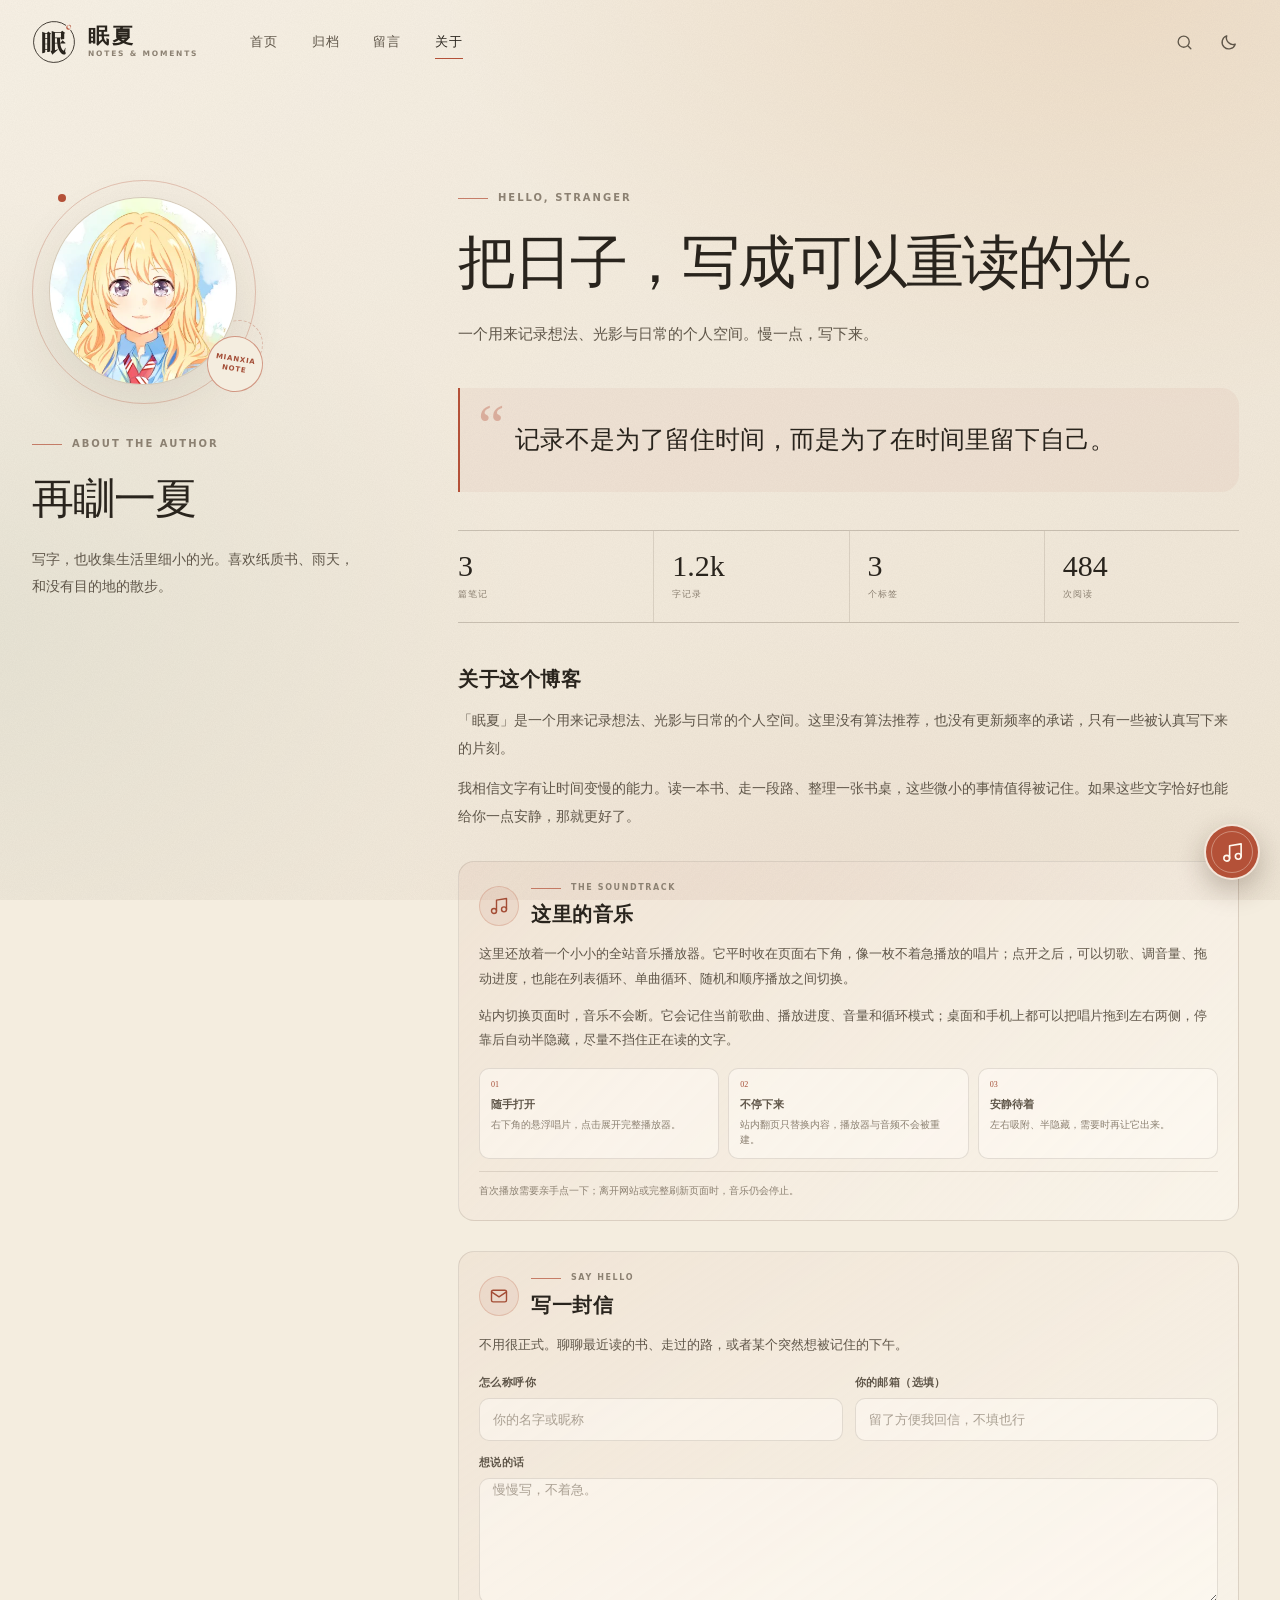
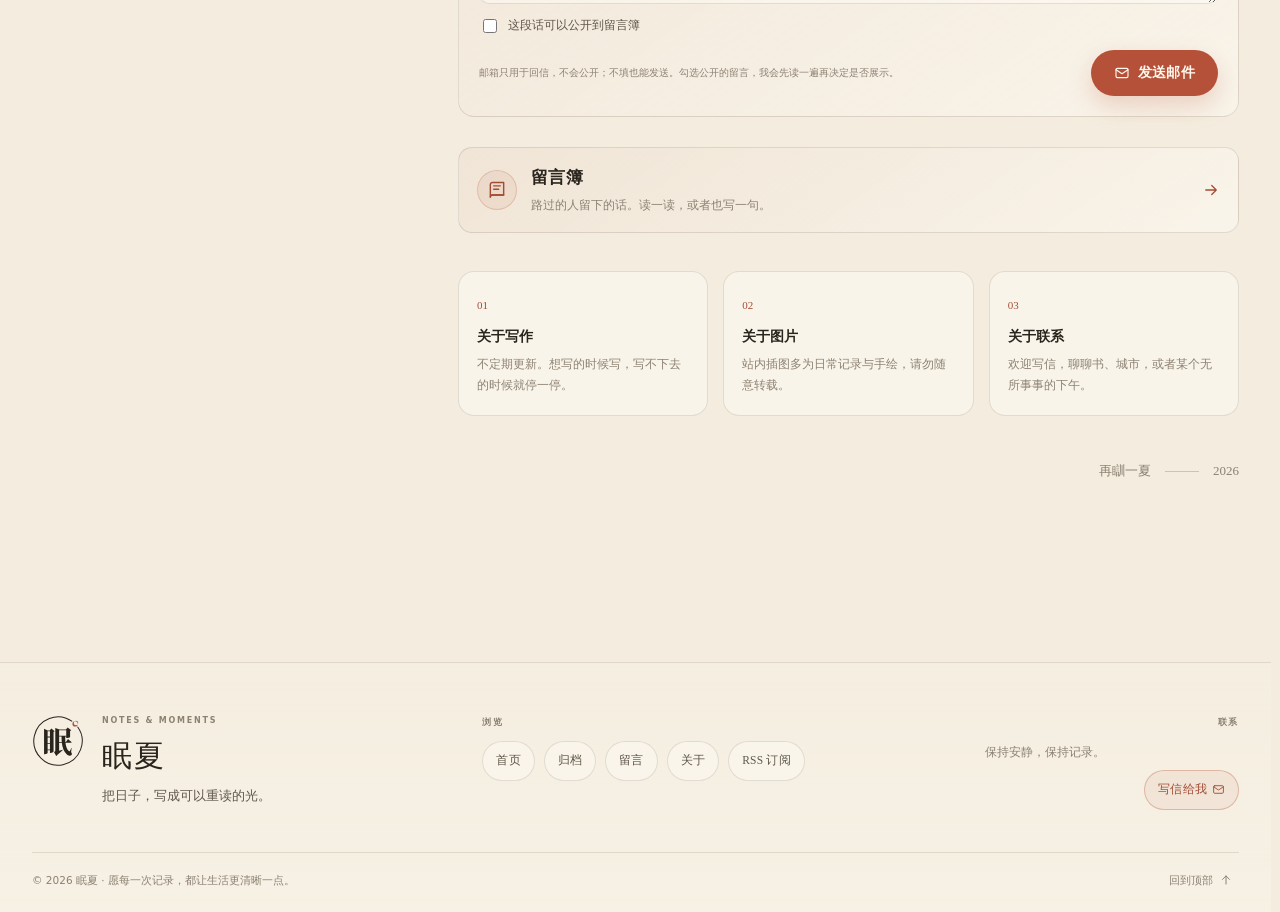
==== commit 0f9ff4c3: "chore: publish static blog" ====
--- a/site/about/index.html
+++ b/site/about/index.html
@@ -70,7 +70,7 @@
     <div class="about-content">
       <header class="about-header reveal"><div class="eyebrow"><span class="eyebrow-line"></span>HELLO, STRANGER</div><h2>把日子，写成可以重读的光。</h2><p>一个用来记录想法、光影与日常的个人空间。慢一点，写下来。</p></header>
       <blockquote class="about-quote reveal"><span class="quote-mark">“</span><p>记录不是为了留住时间，而是为了在时间里留下自己。</p></blockquote>
-      <div class="about-stats reveal"><div><strong>3</strong><span>篇笔记</span></div><div><strong>1.2k</strong><span>字记录</span></div><div><strong>3</strong><span>个标签</span></div><div><strong>480</strong><span>次阅读</span></div></div>
+      <div class="about-stats reveal"><div><strong>3</strong><span>篇笔记</span></div><div><strong>1.2k</strong><span>字记录</span></div><div><strong>3</strong><span>个标签</span></div><div><strong>484</strong><span>次阅读</span></div></div>
       <div class="about-story reveal"><h3>关于这个博客</h3><p>「眠夏」是一个用来记录想法、光影与日常的个人空间。这里没有算法推荐，也没有更新频率的承诺，只有一些被认真写下来的片刻。</p><p>我相信文字有让时间变慢的能力。读一本书、走一段路、整理一张书桌，这些微小的事情值得被记住。如果这些文字恰好也能给你一点安静，那就更好了。</p></div>
       <div class="about-music reveal">
         <div class="about-music-head">
--- a/site/css/styles.css
+++ b/site/css/styles.css
@@ -13144,5 +13144,3 @@
     text-align: right;
   }
 }
-
-
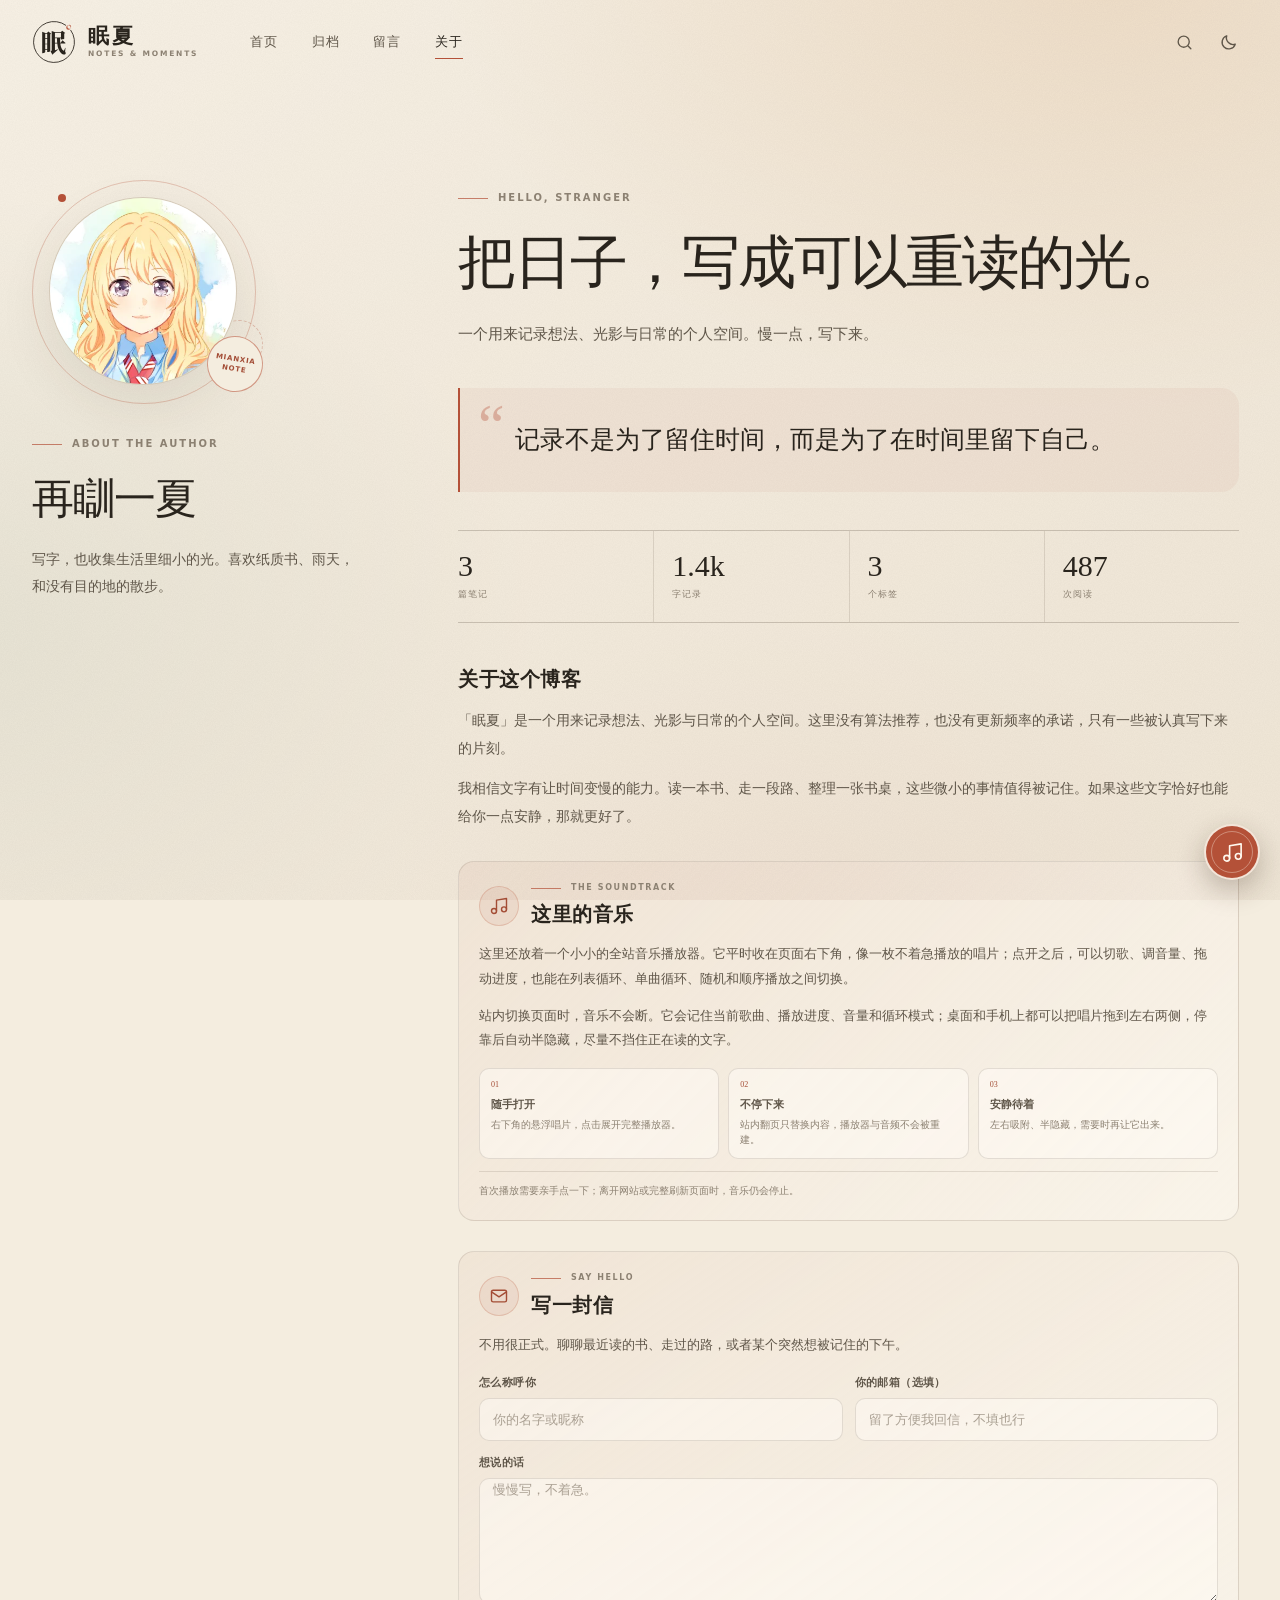
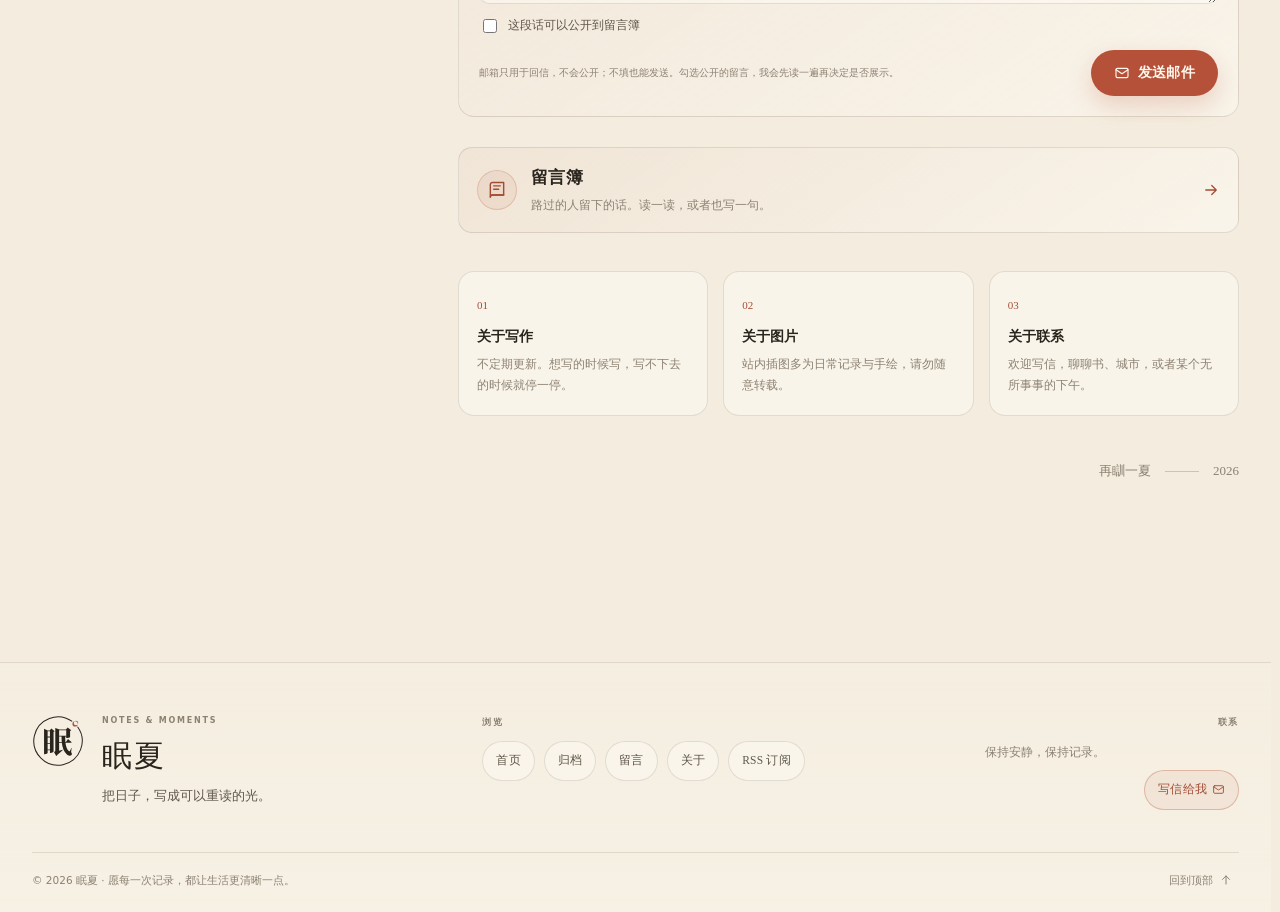
==== commit 65aabbbd: "chore: publish static blog" ====
--- a/site/about/index.html
+++ b/site/about/index.html
@@ -30,6 +30,7 @@
   <script defer src="../js/toc-bar.js"></script>
   <script defer src="../js/static.js"></script>
   <script defer src="../js/player.js"></script>
+  <script defer src="../js/ticker-sync.js"></script>
   <script defer src="../js/contact.js"></script>
   <script defer src="../js/reading.js"></script>
   <noscript><style>.reveal{opacity:1;transform:none}</style></noscript>
@@ -70,7 +71,7 @@
     <div class="about-content">
       <header class="about-header reveal"><div class="eyebrow"><span class="eyebrow-line"></span>HELLO, STRANGER</div><h2>把日子，写成可以重读的光。</h2><p>一个用来记录想法、光影与日常的个人空间。慢一点，写下来。</p></header>
       <blockquote class="about-quote reveal"><span class="quote-mark">“</span><p>记录不是为了留住时间，而是为了在时间里留下自己。</p></blockquote>
-      <div class="about-stats reveal"><div><strong>3</strong><span>篇笔记</span></div><div><strong>1.2k</strong><span>字记录</span></div><div><strong>3</strong><span>个标签</span></div><div><strong>484</strong><span>次阅读</span></div></div>
+      <div class="about-stats reveal"><div><strong>3</strong><span>篇笔记</span></div><div><strong>1.4k</strong><span>字记录</span></div><div><strong>3</strong><span>个标签</span></div><div><strong>487</strong><span>次阅读</span></div></div>
       <div class="about-story reveal"><h3>关于这个博客</h3><p>「眠夏」是一个用来记录想法、光影与日常的个人空间。这里没有算法推荐，也没有更新频率的承诺，只有一些被认真写下来的片刻。</p><p>我相信文字有让时间变慢的能力。读一本书、走一段路、整理一张书桌，这些微小的事情值得被记住。如果这些文字恰好也能给你一点安静，那就更好了。</p></div>
       <div class="about-music reveal">
         <div class="about-music-head">
--- a/site/css/styles.css
+++ b/site/css/styles.css
@@ -1980,7 +1980,7 @@
 }
 
 /* ==========================================================================
-   Ticker
+   Ticker（首页跑马灯：星点带 / 最新手记 / 拍立得带 / 正在听）
    ========================================================================== */
 
 .ticker {
@@ -1989,32 +1989,197 @@
   overflow: hidden;
   border-top: 1px solid var(--line);
   border-bottom: 1px solid var(--line);
-  padding: 13px 0;
+  padding: 14px 0;
   background: rgb(255 251 243 / 0.16);
   mask-image: linear-gradient(90deg, transparent, #000 8%, #000 92%, transparent);
   -webkit-mask-image: linear-gradient(90deg, transparent, #000 8%, #000 92%, transparent);
 }
 
+html[data-theme="dark"] .ticker {
+  background: transparent;
+}
+
 .ticker-track {
   display: flex;
   align-items: center;
-  gap: 26px;
+  gap: 21px;
   width: max-content;
-  animation: marquee 48s linear infinite;
-}
-
-.ticker-track span {
+  animation: marquee 96s linear infinite;
+}
+
+/* 星点带（默认） */
+.ticker--stars {
+  padding: 17px 0 18px;
+  background: transparent;
+}
+
+.ticker--stars .ticker-track {
+  gap: 21px;
+  animation-duration: 96s;
+}
+
+.ticker--stars .ticker-dot {
+  flex: none;
+  width: var(--s, 3px);
+  height: var(--s, 3px);
+  border-radius: 50%;
+  background: var(--ink-soft);
+  opacity: var(--o, 0.4);
+}
+
+.ticker--stars .ticker-star {
+  display: inline-flex;
+  flex: none;
+  color: rgb(var(--accent-rgb) / 0.85);
+  opacity: var(--o, 0.6);
+}
+
+.ticker--stars .ticker-star svg {
+  width: var(--s, 9px);
+  height: var(--s, 9px);
+}
+
+html[data-theme="dark"] .ticker--stars .ticker-dot {
+  background: #f6ecda;
+}
+
+/* 最新手记 */
+.ticker--headlines .ticker-track {
+  gap: 34px;
+  animation-duration: 92s;
+}
+
+.ticker--headlines .ticker-item {
+  display: inline-flex;
+  align-items: baseline;
+  gap: 9px;
+  white-space: nowrap;
+}
+
+.ticker--headlines .ticker-kicker {
+  font-family: var(--font-sans);
+  font-size: 10px;
+  letter-spacing: 0.22em;
+  color: var(--accent);
+}
+
+.ticker--headlines b {
   font-family: var(--font-serif);
-  font-size: 11px;
-  letter-spacing: 0.34em;
-  color: var(--muted);
-}
-
-.ticker-track i {
+  font-weight: 400;
+  font-size: 13px;
+  letter-spacing: 0.1em;
+  color: var(--ink);
+  opacity: 0.88;
+}
+
+.ticker--headlines .ticker-sep {
   font-style: normal;
-  font-size: 7px;
+  font-size: 9px;
+  color: var(--muted);
+  opacity: 0.55;
+}
+
+/* 拍立得带 */
+.ticker--photos {
+  padding: 10px 0 11px;
+}
+
+.ticker--photos .ticker-track {
+  gap: 22px;
+  animation-duration: 88s;
+}
+
+.ticker--photos .ticker-photo {
+  display: inline-flex;
+  align-items: center;
+  gap: 9px;
+  flex: none;
+}
+
+.ticker--photos img {
+  width: 66px;
+  height: 44px;
+  object-fit: cover;
+  border-radius: 5px;
+  border: 1px solid rgb(0 0 0 / 0.06);
+}
+
+html[data-theme="dark"] .ticker--photos img {
+  border-color: rgb(255 255 255 / 0.12);
+}
+
+.ticker--photos b {
+  font-family: var(--font-serif);
+  font-weight: 400;
+  font-size: 10px;
+  letter-spacing: 0.2em;
+  color: var(--muted);
+}
+
+.ticker--photos .ticker-rule {
+  flex: none;
+  width: 1px;
+  height: 14px;
+  background: var(--line);
+}
+
+/* 正在听 */
+.ticker--nowplaying .ticker-track {
+  gap: 30px;
+  animation-duration: 84s;
+}
+
+.ticker--nowplaying .ticker-item {
+  display: inline-flex;
+  align-items: center;
+  gap: 10px;
+  white-space: nowrap;
+}
+
+.ticker--nowplaying svg {
+  width: 13px;
+  height: 13px;
   color: var(--accent);
-  opacity: 0.7;
+  opacity: 0.85;
+}
+
+.ticker--nowplaying strong {
+  font-family: var(--font-serif);
+  font-weight: 400;
+  font-size: 13px;
+  letter-spacing: 0.08em;
+  color: var(--ink);
+}
+
+.ticker--nowplaying em {
+  font-style: normal;
+  font-size: 9px;
+  letter-spacing: 0.18em;
+  color: var(--muted);
+}
+
+.ticker--nowplaying .ticker-sep {
+  font-style: normal;
+  font-size: 9px;
+  color: var(--muted);
+  opacity: 0.55;
+}
+
+@media (max-width: 800px) {
+  .ticker--photos img {
+    width: 54px;
+    height: 36px;
+  }
+
+  .ticker--stars {
+    padding: 14px 0 15px;
+  }
+}
+
+@media (prefers-reduced-motion: reduce) {
+  .ticker-track {
+    animation: none;
+  }
 }
 
 /* ==========================================================================
@@ -13037,6 +13202,112 @@
   box-shadow: inset 0 0 0 1px var(--accent);
 }
 
+.ticker-picker {
+  display: grid;
+  grid-template-columns: repeat(2, minmax(0, 1fr));
+  gap: 10px;
+}
+
+.ticker-choice {
+  display: block;
+  min-width: 0;
+  overflow: hidden;
+  padding: 9px 10px 8px;
+  border: 1px solid var(--line);
+  border-radius: 13px;
+  background: var(--card-soft);
+  color: var(--ink-soft);
+  text-align: left;
+  transition: border-color 0.3s var(--ease), box-shadow 0.3s var(--ease);
+}
+
+.ticker-choice.is-active {
+  border-color: var(--accent);
+  box-shadow: inset 0 0 0 1px var(--accent);
+}
+
+.ticker-choice-preview {
+  display: block;
+  height: 34px;
+  overflow: hidden;
+  border-radius: 7px;
+  border: 1px solid rgb(0 0 0 / 0.04);
+  background: rgb(255 251 243 / 0.6);
+}
+
+html[data-theme="dark"] .ticker-choice-preview {
+  background: rgb(255 255 255 / 0.04);
+  border-color: rgb(255 255 255 / 0.08);
+}
+
+.ticker-choice-preview .ticker {
+  height: 34px;
+  padding: 0;
+  display: flex;
+  align-items: center;
+  border: 0;
+  background: transparent;
+  mask-image: none;
+  -webkit-mask-image: none;
+}
+
+.ticker-choice-preview .ticker-track {
+  animation: none !important;
+  gap: 14px;
+}
+
+.ticker-choice-preview .ticker-track > * {
+  flex: none;
+}
+
+.ticker-choice-preview .ticker-item,
+.ticker-choice-preview .ticker-photo {
+  display: inline-flex;
+  align-items: center;
+  gap: 7px;
+  white-space: nowrap;
+}
+
+.ticker-choice-preview .ticker--photos img {
+  width: 30px;
+  height: 20px;
+}
+
+.ticker-choice-preview .ticker--stars .ticker-star svg {
+  width: 7px;
+  height: 7px;
+}
+
+.ticker-choice-preview b,
+.ticker-choice-preview strong {
+  font-size: 9.5px !important;
+  letter-spacing: 0.04em !important;
+  line-height: 1.4;
+}
+
+.ticker-choice-preview .ticker-kicker,
+.ticker-choice-preview em {
+  font-size: 8px !important;
+  letter-spacing: 0.14em !important;
+}
+
+.ticker-choice-name {
+  display: block;
+  margin-top: 7px;
+  font-size: 11.5px;
+  font-weight: 600;
+  letter-spacing: 0.04em;
+  color: var(--ink);
+}
+
+.ticker-choice-note {
+  display: block;
+  margin-top: 2px;
+  font-size: 9.5px;
+  color: var(--muted);
+}
+
+
 .logo-choice-art {
   display: grid;
   place-items: center;
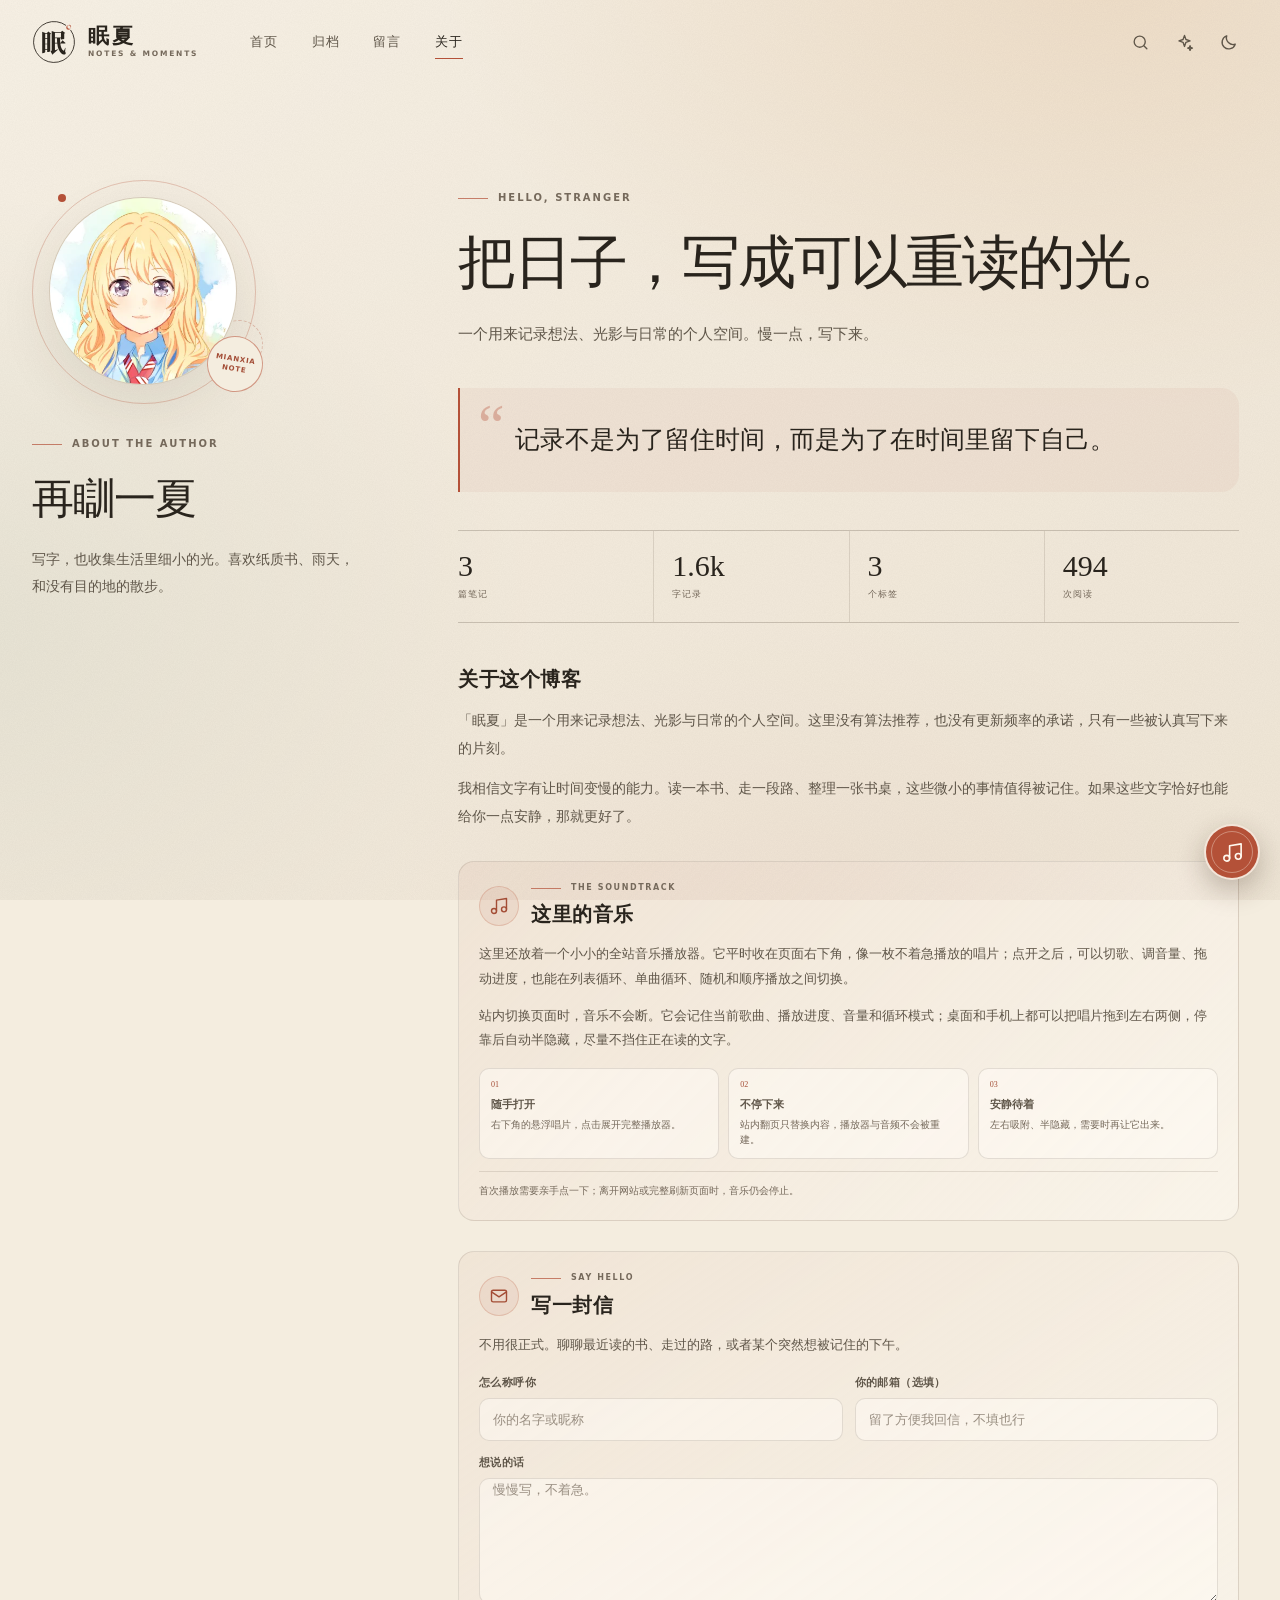
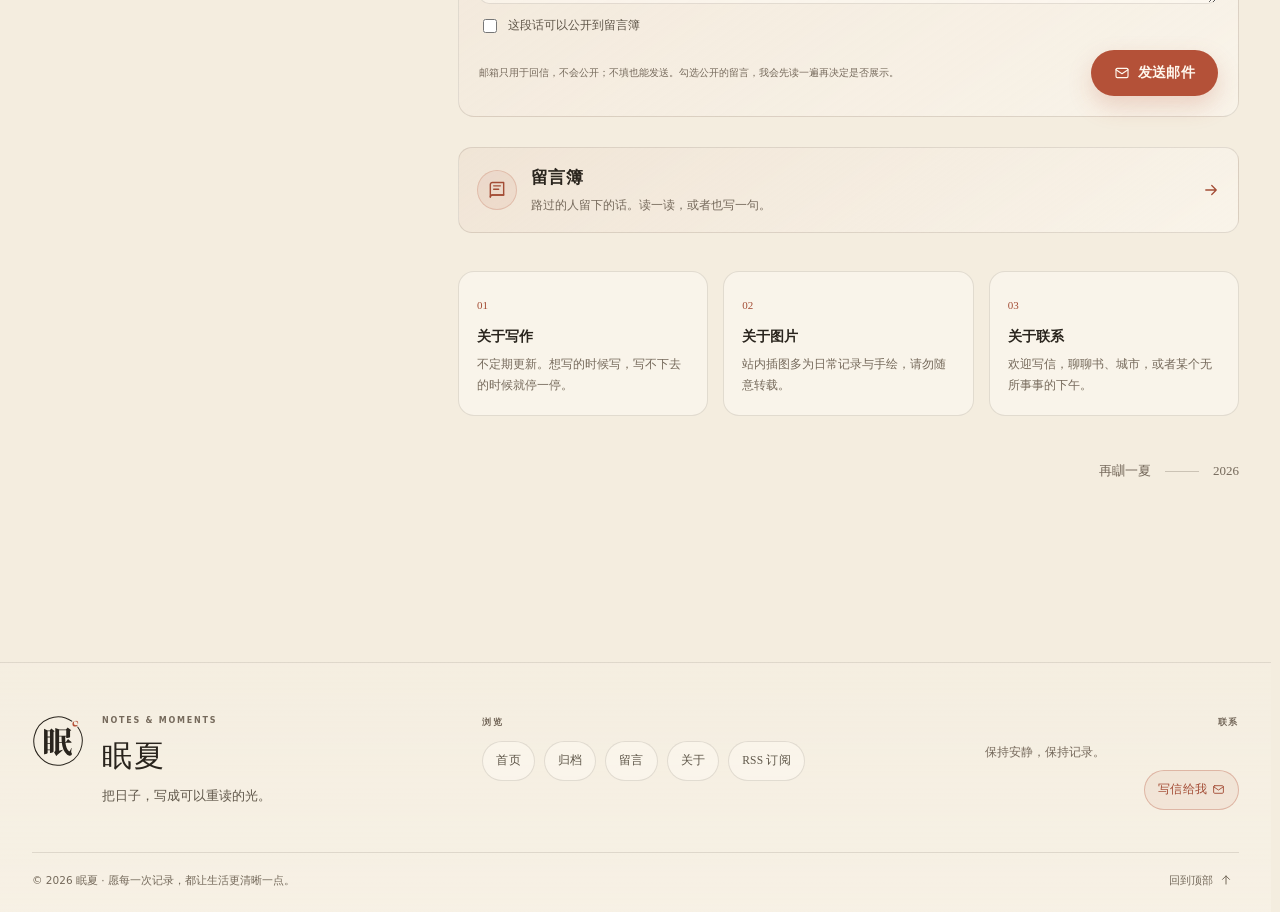
==== commit 5ddaa5ce: "chore: publish static blog" ====
--- a/site/about/index.html
+++ b/site/about/index.html
@@ -1,5 +1,5 @@
 <!doctype html>
-<html lang="zh-CN" data-theme="light" data-initial-theme="light" data-font="serif" data-bg-type="preset" style="--accent:#b45138;--accent-rgb:180 81 56;--on-accent:#fff8ee;--page-width:1340px;--bg-overlay:0.5;--bg-blur:0px;--bg-position:center">
+<html lang="zh-CN" data-theme="light" data-skin="paper" data-initial-skin="glass" data-initial-theme="light" data-font="serif" data-bg-type="preset" style="--accent:#b45138;--accent-rgb:180 81 56;--on-accent:#fff8ee;--page-width:1340px;--bg-overlay:0.5;--bg-blur:0px;--bg-position:center">
 <head>
   <meta charset="utf-8">
   <meta name="viewport" content="width=device-width, initial-scale=1, viewport-fit=cover">
@@ -27,6 +27,7 @@
   <script type="application/json" id="mianxia-music-data">[{"id":"mwetwlb7ad2e09","title":"陪你度过漫长岁月","artist":"陈奕迅","url":"../uploads/mwetwgtk-8cc80cd03c.mp3","createdAt":"2026-11-13T10:23:20.803Z"},{"id":"mwetww3595dfb3","title":"十面埋伏","artist":"陈奕迅","url":"../uploads/mwetwp3i-408eb3d0b8.mp3","createdAt":"2026-11-13T10:23:34.769Z"},{"id":"mwetx39f62eaac","title":"为你我受冷风吹","artist":"林忆莲","url":"../uploads/mwetwytx-3e15662191.mp3","createdAt":"2026-11-13T10:23:44.067Z"},{"id":"mwcf6uxk824e43","title":"我什么都没有","artist":"陈奕迅","url":"../uploads/mwcf6nei-5e99178472.mp3","createdAt":"2026-11-11T17:55:53.240Z"},{"id":"mwetxcxz0dcd74","title":"真夜中のドアStay With Me (シングルver.)","artist":"松原みき","url":"../uploads/mwetx7kk-840d7ea535.mp3","createdAt":"2026-11-13T10:23:56.615Z"},{"id":"mwetxjhoc70b61","title":"最好的我","artist":"房祖名&龚芝怡","url":"../uploads/mwetxfeq-d14fbb2808.mp3","createdAt":"2026-11-13T10:24:05.100Z"},{"id":"mwce11cz0ec2d4","title":"最后派对","artist":"陈奕迅","url":"../uploads/mwce0rnk-4d88642298.mp3","createdAt":"2026-11-11T17:23:22.019Z"},{"id":"mwetwckmd07c2a","title":"そばにいるね","artist":"青山テルマ&SoulJa","url":"../uploads/mwetw78w-9f93033859.mp3","createdAt":"2026-11-13T10:23:09.478Z"}]</script>
   <script src="../js/theme-init.js"></script>
   <link rel="stylesheet" href="../css/styles.css">
+  <script defer src="../js/skins.js"></script>
   <script defer src="../js/toc-bar.js"></script>
   <script defer src="../js/static.js"></script>
   <script defer src="../js/player.js"></script>
@@ -53,6 +54,11 @@
       <nav class="main-nav" aria-label="主导航"><a href=".././" class="nav-link " >首页</a><a href="../archive/" class="nav-link " >归档</a><a href="../guestbook/" class="nav-link " >留言</a><a href="../about/" class="nav-link is-active" aria-current="page">关于</a></nav>
       <div class="header-actions">
         <button type="button" class="icon-button" data-static-search aria-label="搜索笔记" title="搜索（Ctrl K）"><svg class="icon" width="19" height="19" viewBox="0 0 24 24" fill="none" stroke="currentColor" stroke-width="1.7" stroke-linecap="round" stroke-linejoin="round" aria-hidden="true"><circle cx="11" cy="11" r="7"/><path d="m20 20-3.5-3.5"/></svg></button>
+        <button type="button" class="icon-button skin-toggle" data-static-skin aria-label="切换主题" aria-expanded="false" aria-controls="skin-popover" title="切换主题"><svg class="icon" width="19" height="19" viewBox="0 0 24 24" fill="none" stroke="currentColor" stroke-width="1.7" stroke-linecap="round" stroke-linejoin="round" aria-hidden="true"><path d="m12 3 1.8 5.2L19 10l-5.2 1.8L12 17l-1.8-5.2L5 10l5.2-1.8Z"/><path d="m19 16 .8 2.2L22 19l-2.2.8L19 22l-.8-2.2L16 19l2.2-.8Z"/></svg></button>
+        <div class="skin-popover" id="skin-popover" hidden>
+          <div class="skin-popover-head"><strong>主题</strong><small>只影响这个浏览器</small></div>
+          <div class="skin-grid"></div>
+        </div>
         <button type="button" class="icon-button theme-toggle" data-static-theme aria-label="切换深浅色" title="切换深浅色">
           <span class="theme-icon theme-icon-sun"><svg class="icon" width="19" height="19" viewBox="0 0 24 24" fill="none" stroke="currentColor" stroke-width="1.7" stroke-linecap="round" stroke-linejoin="round" aria-hidden="true"><circle cx="12" cy="12" r="4"/><path d="M12 2v2M12 20v2M4.93 4.93l1.42 1.42M17.66 17.66l1.41 1.41M2 12h2M20 12h2M4.93 19.07l1.42-1.42M17.66 6.34l1.41-1.41"/></svg></span>
           <span class="theme-icon theme-icon-moon"><svg class="icon" width="19" height="19" viewBox="0 0 24 24" fill="none" stroke="currentColor" stroke-width="1.7" stroke-linecap="round" stroke-linejoin="round" aria-hidden="true"><path d="M20.5 14.2A8.5 8.5 0 0 1 9.8 3.5 8.5 8.5 0 1 0 20.5 14.2Z"/></svg></span>
@@ -71,7 +77,7 @@
     <div class="about-content">
       <header class="about-header reveal"><div class="eyebrow"><span class="eyebrow-line"></span>HELLO, STRANGER</div><h2>把日子，写成可以重读的光。</h2><p>一个用来记录想法、光影与日常的个人空间。慢一点，写下来。</p></header>
       <blockquote class="about-quote reveal"><span class="quote-mark">“</span><p>记录不是为了留住时间，而是为了在时间里留下自己。</p></blockquote>
-      <div class="about-stats reveal"><div><strong>3</strong><span>篇笔记</span></div><div><strong>1.4k</strong><span>字记录</span></div><div><strong>3</strong><span>个标签</span></div><div><strong>487</strong><span>次阅读</span></div></div>
+      <div class="about-stats reveal"><div><strong>3</strong><span>篇笔记</span></div><div><strong>1.6k</strong><span>字记录</span></div><div><strong>3</strong><span>个标签</span></div><div><strong>494</strong><span>次阅读</span></div></div>
       <div class="about-story reveal"><h3>关于这个博客</h3><p>「眠夏」是一个用来记录想法、光影与日常的个人空间。这里没有算法推荐，也没有更新频率的承诺，只有一些被认真写下来的片刻。</p><p>我相信文字有让时间变慢的能力。读一本书、走一段路、整理一张书桌，这些微小的事情值得被记住。如果这些文字恰好也能给你一点安静，那就更好了。</p></div>
       <div class="about-music reveal">
         <div class="about-music-head">
--- a/site/css/styles.css
+++ b/site/css/styles.css
@@ -16,7 +16,7 @@
   --paper-deep: #e9dfcd;
   --ink: #29241d;
   --ink-soft: #5f5649;
-  --muted: #8c8172;
+  --muted: #75695b;
   --accent: #b45138;
   --accent-rgb: 180 81 56;
   --on-accent: #fff8ee;
@@ -13168,6 +13168,188 @@
   100% { transform: scaleX(0.92); opacity: 0.65; }
 }
 
+/* ===== 主题皮肤（10 套：5 主题 × 深浅）===== */
+html[data-skin="glass"][data-theme="light"]{--card:linear-gradient(180deg,rgba(255,255,255,.5),rgba(255,255,255,.28));--card-strong:rgba(255,255,255,.62);--line:rgba(255,255,255,.85);--line-strong:rgba(255,255,255,.95);--shadow:inset 0 1px 0 rgba(255,255,255,1),0 26px 64px rgba(96,66,36,.13);--shadow-lg:0 36px 90px rgba(96,66,36,.18)}html[data-skin="glass"][data-theme="light"] #site-bg .bg-base{background:radial-gradient(46% 40% at 8% -8%, #ffd9b2 0%, rgba(255,217,178,0) 62%),radial-gradient(44% 38% at 96% 2%, #ffcfe0 0%, rgba(255,207,224,0) 64%),radial-gradient(52% 46% at 22% 44%, #ffe3c6 0%, rgba(255,227,198,0) 70%),radial-gradient(48% 44% at 64% 30%, #d3e8ff 0%, rgba(211,232,255,0) 70%),radial-gradient(54% 48% at 86% 62%, #f0dcff 0%, rgba(240,220,255,0) 72%),radial-gradient(52% 46% at 16% 88%, #d2f0e0 0%, rgba(210,240,224,0) 70%),linear-gradient(175deg,#fdf6ea 0%,#f5ead9 60%,#efe1ce 100%)!important}html[data-skin="glass"][data-theme="light"] #site-bg .bg-art{opacity:0!important}html[data-skin="glass"][data-theme="light"] #site-bg .bg-veil{background:transparent!important}html[data-skin="glass"][data-theme="light"] #site-bg .bg-grain{opacity:.26!important}html[data-skin="glass"][data-theme="light"] .site-header{top:0}html[data-skin="glass"][data-theme="light"] .site-header::before{inset:10px auto auto 50%;left:50%;transform:translateX(-50%);width:min(calc(var(--page-width, 1320px) + 24px), calc(100% - 24px));height:64px;border-radius:999px;opacity:1!important;background:linear-gradient(180deg,rgba(255,255,255,.74),rgba(255,255,255,.42));border:1px solid rgba(255,255,255,.8);box-shadow:inset 0 1px 0 rgba(255,255,255,.95),0 18px 44px rgba(96,66,36,.15);backdrop-filter:blur(20px) saturate(190%);-webkit-backdrop-filter:blur(20px) saturate(190%)}html[data-skin="glass"][data-theme="light"] .header-inner{height:var(--header-h)}html[data-skin="glass"][data-theme="light"] .main-nav{gap:4px;margin-left:0;padding:5px;border-radius:999px}html[data-skin="glass"][data-theme="light"] .nav-link{padding:9px 16px;border-radius:999px}html[data-skin="glass"][data-theme="light"] .post-card,html[data-skin="glass"][data-theme="light"] .side-card,html[data-skin="glass"][data-theme="light"] .featured-post,html[data-skin="glass"][data-theme="light"] .music-player-card,html[data-skin="glass"][data-theme="light"] .music-playlist{background:linear-gradient(180deg,rgba(255,255,255,.5),rgba(255,255,255,.28))!important;border:1px solid rgba(255,255,255,.85)!important;border-radius:26px!important;box-shadow:inset 0 1px 0 rgba(255,255,255,1),0 26px 64px rgba(96,66,36,.13)!important;backdrop-filter:blur(24px) saturate(190%);-webkit-backdrop-filter:blur(24px) saturate(190%);}html[data-skin="glass"][data-theme="light"] .post-card-body,html[data-skin="glass"][data-theme="light"] .side-card-body{background:transparent!important}html[data-skin="glass"][data-theme="light"] .tag-pill{background:rgba(255,255,255,.6)!important;border:1px solid rgba(255,255,255,.85)!important}html[data-skin="glass"][data-theme="light"] .btn,html[data-skin="glass"][data-theme="light"] .btn-primary,html[data-skin="glass"][data-theme="light"] .btn-ghost{border-radius:999px}html[data-skin="glass"][data-theme="light"] .settings-panel .input,html[data-skin="glass"][data-theme="light"] .modal-card,html[data-skin="glass"][data-theme="light"] .draft-box{box-shadow:inset 0 1px 0 rgba(255,255,255,1),0 26px 64px rgba(96,66,36,.13)}
+html[data-skin="glass"][data-theme="dark"]{--card:linear-gradient(180deg,rgba(255,255,255,.09),rgba(255,255,255,.035));--card-strong:rgb(28 26 34 / .95);--line:rgba(255,255,255,.15);--line-strong:rgba(255,255,255,.24);--shadow:inset 0 1px 0 rgba(255,255,255,.28),0 28px 60px rgba(0,0,0,.5);--shadow-lg:0 40px 90px rgba(0,0,0,.62);--txt-ink:#efe8dc}html[data-skin="glass"][data-theme="dark"] #site-bg .bg-base{background:radial-gradient(48% 42% at 12% -6%, rgba(126,96,205,.42), transparent 62%),radial-gradient(46% 40% at 92% 4%, rgba(58,140,190,.36), transparent 64%),radial-gradient(54% 48% at 58% 108%, rgba(190,72,116,.3), transparent 70%),radial-gradient(44% 40% at 24% 62%, rgba(52,120,120,.24), transparent 72%),linear-gradient(170deg,#0b0d15 0%,#121522 58%,#090a10 100%)!important}html[data-skin="glass"][data-theme="dark"] #site-bg .bg-art{opacity:0!important}html[data-skin="glass"][data-theme="dark"] #site-bg .bg-veil{background:transparent!important}html[data-skin="glass"][data-theme="dark"] #site-bg .bg-grain{opacity:.16!important}html[data-skin="glass"][data-theme="dark"] .site-header{top:0}html[data-skin="glass"][data-theme="dark"] .site-header::before{inset:10px auto auto 50%;left:50%;transform:translateX(-50%);width:min(calc(var(--page-width, 1320px) + 24px), calc(100% - 24px));height:64px;border-radius:999px;opacity:1!important;background:linear-gradient(180deg,rgba(255,255,255,.12),rgba(255,255,255,.04));border:1px solid rgba(255,255,255,.18);box-shadow:inset 0 1px 0 rgba(255,255,255,.32),0 24px 56px rgba(0,0,0,.55);backdrop-filter:blur(20px) saturate(190%);-webkit-backdrop-filter:blur(20px) saturate(190%)}html[data-skin="glass"][data-theme="dark"] .header-inner{height:var(--header-h)}html[data-skin="glass"][data-theme="dark"] .main-nav{gap:4px;margin-left:0;padding:5px;border-radius:999px}html[data-skin="glass"][data-theme="dark"] .nav-link{padding:9px 16px;border-radius:999px}html[data-skin="glass"][data-theme="dark"] .post-card,html[data-skin="glass"][data-theme="dark"] .side-card,html[data-skin="glass"][data-theme="dark"] .featured-post,html[data-skin="glass"][data-theme="dark"] .music-player-card,html[data-skin="glass"][data-theme="dark"] .music-playlist{background:linear-gradient(180deg,rgba(255,255,255,.09),rgba(255,255,255,.035))!important;border:1px solid rgba(255,255,255,.15)!important;border-radius:26px!important;box-shadow:inset 0 1px 0 rgba(255,255,255,.28),0 28px 60px rgba(0,0,0,.5)!important;backdrop-filter:blur(24px) saturate(190%);-webkit-backdrop-filter:blur(24px) saturate(190%);}html[data-skin="glass"][data-theme="dark"] .post-card-body,html[data-skin="glass"][data-theme="dark"] .side-card-body{background:transparent!important}html[data-skin="glass"][data-theme="dark"] .tag-pill{background:rgba(255,255,255,.07)!important;border:1px solid rgba(255,255,255,.15)!important}html[data-skin="glass"][data-theme="dark"] .btn,html[data-skin="glass"][data-theme="dark"] .btn-primary,html[data-skin="glass"][data-theme="dark"] .btn-ghost{border-radius:999px}html[data-skin="glass"][data-theme="dark"] .settings-panel .input,html[data-skin="glass"][data-theme="dark"] .modal-card,html[data-skin="glass"][data-theme="dark"] .draft-box{box-shadow:inset 0 1px 0 rgba(255,255,255,.28),0 28px 60px rgba(0,0,0,.5)}
+html[data-skin="dusk"][data-theme="light"]{--card:linear-gradient(180deg,rgba(255,251,244,.86),rgba(255,245,234,.64));--card-strong:rgba(255,251,245,.94);--line:rgba(255,255,255,.72);--line-strong:rgba(255,255,255,.9);--shadow:inset 0 1px 0 rgba(255,255,255,.9),0 22px 50px rgba(120,60,50,.12);--shadow-lg:0 34px 80px rgba(120,60,50,.18)}html[data-skin="dusk"][data-theme="light"] #site-bg .bg-base{background:radial-gradient(64% 50% at 88% 4%, #ffdfae 0%, rgba(255,223,174,0) 62%),radial-gradient(54% 46% at 10% 14%, #ffc9b4 0%, rgba(255,201,180,0) 66%),radial-gradient(60% 54% at 46% 104%, #c6b2dd 0%, rgba(198,178,221,0) 70%),linear-gradient(172deg,#fdf1e1 0%,#f8ddc9 42%,#edc9c8 72%,#cdb6d3 100%)!important}html[data-skin="dusk"][data-theme="light"] #site-bg .bg-art{opacity:0!important}html[data-skin="dusk"][data-theme="light"] #site-bg .bg-veil{background:transparent!important}html[data-skin="dusk"][data-theme="light"] #site-bg .bg-grain{opacity:.3!important}html[data-skin="dusk"][data-theme="light"] .site-header::before{opacity:1!important;background:linear-gradient(180deg,rgba(255,246,236,.9),rgba(255,246,236,.62))!important;border-bottom:1px solid rgba(120,70,40,.12)!important;backdrop-filter:blur(18px) saturate(1.15);-webkit-backdrop-filter:blur(18px) saturate(1.15)}html[data-skin="dusk"][data-theme="light"] .post-card,html[data-skin="dusk"][data-theme="light"] .side-card,html[data-skin="dusk"][data-theme="light"] .featured-post,html[data-skin="dusk"][data-theme="light"] .music-player-card,html[data-skin="dusk"][data-theme="light"] .music-playlist{background:linear-gradient(180deg,rgba(255,251,244,.86),rgba(255,245,234,.64))!important;border:1px solid rgba(255,255,255,.72)!important;border-radius:20px!important;box-shadow:inset 0 1px 0 rgba(255,255,255,.9),0 22px 50px rgba(120,60,50,.12)!important;backdrop-filter:none!important;-webkit-backdrop-filter:none!important;}html[data-skin="dusk"][data-theme="light"] .post-card-body,html[data-skin="dusk"][data-theme="light"] .side-card-body{background:transparent!important}html[data-skin="dusk"][data-theme="light"] .tag-pill{background:rgba(255,255,255,.6)!important;border:1px solid rgba(255,255,255,.72)!important}html[data-skin="dusk"][data-theme="light"] .btn,html[data-skin="dusk"][data-theme="light"] .btn-primary,html[data-skin="dusk"][data-theme="light"] .btn-ghost{border-radius:8px}html[data-skin="dusk"][data-theme="light"] .settings-panel .input,html[data-skin="dusk"][data-theme="light"] .modal-card,html[data-skin="dusk"][data-theme="light"] .draft-box{box-shadow:inset 0 1px 0 rgba(255,255,255,.9),0 22px 50px rgba(120,60,50,.12)}
+html[data-skin="dusk"][data-theme="dark"]{--card:linear-gradient(180deg,rgba(86,50,50,.5),rgba(60,34,38,.42));--card-strong:rgb(48 30 32 / .95);--line:rgba(255,190,160,.16);--line-strong:rgba(255,200,170,.26);--shadow:inset 0 1px 0 rgba(255,200,170,.16),0 24px 56px rgba(0,0,0,.45);--shadow-lg:0 38px 90px rgba(0,0,0,.55);--txt-ink:#f3e6da}html[data-skin="dusk"][data-theme="dark"] #site-bg .bg-base{background:radial-gradient(56% 44% at 84% -6%, rgba(255,150,92,.5), transparent 62%),radial-gradient(48% 42% at 8% 18%, rgba(220,110,110,.3), transparent 66%),radial-gradient(58% 50% at 50% 106%, rgba(120,60,120,.34), transparent 70%),linear-gradient(168deg,#1a1119 0%,#2b1a24 46%,#38202a 100%)!important}html[data-skin="dusk"][data-theme="dark"] #site-bg .bg-art{opacity:0!important}html[data-skin="dusk"][data-theme="dark"] #site-bg .bg-veil{background:transparent!important}html[data-skin="dusk"][data-theme="dark"] #site-bg .bg-grain{opacity:.22!important}html[data-skin="dusk"][data-theme="dark"] .site-header::before{opacity:1!important;background:linear-gradient(180deg,rgba(26,17,25,.86),rgba(26,17,25,.62))!important;border-bottom:1px solid rgba(255,180,140,.12)!important;backdrop-filter:blur(18px) saturate(1.15);-webkit-backdrop-filter:blur(18px) saturate(1.15)}html[data-skin="dusk"][data-theme="dark"] .post-card,html[data-skin="dusk"][data-theme="dark"] .side-card,html[data-skin="dusk"][data-theme="dark"] .featured-post,html[data-skin="dusk"][data-theme="dark"] .music-player-card,html[data-skin="dusk"][data-theme="dark"] .music-playlist{background:linear-gradient(180deg,rgba(86,50,50,.5),rgba(60,34,38,.42))!important;border:1px solid rgba(255,190,160,.16)!important;border-radius:20px!important;box-shadow:inset 0 1px 0 rgba(255,200,170,.16),0 24px 56px rgba(0,0,0,.45)!important;backdrop-filter:none!important;-webkit-backdrop-filter:none!important;}html[data-skin="dusk"][data-theme="dark"] .post-card-body,html[data-skin="dusk"][data-theme="dark"] .side-card-body{background:transparent!important}html[data-skin="dusk"][data-theme="dark"] .tag-pill{background:rgba(255,255,255,.07)!important;border:1px solid rgba(255,190,160,.16)!important}html[data-skin="dusk"][data-theme="dark"] .btn,html[data-skin="dusk"][data-theme="dark"] .btn-primary,html[data-skin="dusk"][data-theme="dark"] .btn-ghost{border-radius:8px}html[data-skin="dusk"][data-theme="dark"] .settings-panel .input,html[data-skin="dusk"][data-theme="dark"] .modal-card,html[data-skin="dusk"][data-theme="dark"] .draft-box{box-shadow:inset 0 1px 0 rgba(255,200,170,.16),0 24px 56px rgba(0,0,0,.45)}
+html[data-skin="moon"][data-theme="light"]{--card:rgba(255,255,255,.68);--card-strong:rgba(255,255,255,.86);--line:rgba(70,90,105,.13);--line-strong:rgba(70,90,105,.22);--shadow:0 18px 44px rgba(60,80,95,.1);--shadow-lg:0 34px 80px rgba(60,80,95,.16);--txt-ink:#232a30}html[data-skin="moon"][data-theme="light"] #site-bg .bg-base{background:radial-gradient(50% 38% at 84% -6%, #eef3fa 0%, rgba(238,243,250,0) 66%),radial-gradient(56% 46% at 12% 96%, #dfe6ea 0%, rgba(223,230,234,0) 70%),linear-gradient(170deg,#f7f8f6 0%,#eef1f1 58%,#e4e8ea 100%)!important}html[data-skin="moon"][data-theme="light"] #site-bg .bg-art{opacity:0!important}html[data-skin="moon"][data-theme="light"] #site-bg .bg-veil{background:transparent!important}html[data-skin="moon"][data-theme="light"] #site-bg .bg-grain{opacity:.2!important}html[data-skin="moon"][data-theme="light"] .site-header::before{opacity:1!important;background:linear-gradient(180deg,rgba(250,251,251,.92),rgba(250,251,251,.7))!important;border-bottom:1px solid rgba(70,90,105,.12)!important;backdrop-filter:blur(18px) saturate(1.15);-webkit-backdrop-filter:blur(18px) saturate(1.15)}html[data-skin="moon"][data-theme="light"] .post-card,html[data-skin="moon"][data-theme="light"] .side-card,html[data-skin="moon"][data-theme="light"] .featured-post,html[data-skin="moon"][data-theme="light"] .music-player-card,html[data-skin="moon"][data-theme="light"] .music-playlist{background:rgba(255,255,255,.68)!important;border:1px solid rgba(70,90,105,.13)!important;border-radius:18px!important;box-shadow:0 18px 44px rgba(60,80,95,.1)!important;backdrop-filter:blur(24px) saturate(190%);-webkit-backdrop-filter:blur(24px) saturate(190%);}html[data-skin="moon"][data-theme="light"] .post-card-body,html[data-skin="moon"][data-theme="light"] .side-card-body{background:transparent!important}html[data-skin="moon"][data-theme="light"] .tag-pill{background:rgba(255,255,255,.6)!important;border:1px solid rgba(70,90,105,.13)!important}html[data-skin="moon"][data-theme="light"] .btn,html[data-skin="moon"][data-theme="light"] .btn-primary,html[data-skin="moon"][data-theme="light"] .btn-ghost{border-radius:8px}html[data-skin="moon"][data-theme="light"] .settings-panel .input,html[data-skin="moon"][data-theme="light"] .modal-card,html[data-skin="moon"][data-theme="light"] .draft-box{box-shadow:0 18px 44px rgba(60,80,95,.1)}
+html[data-skin="moon"][data-theme="dark"]{--card:rgba(255,255,255,.05);--card-strong:rgb(20 23 30 / .96);--line:rgba(255,255,255,.1);--line-strong:rgba(255,255,255,.18);--shadow:0 18px 40px rgba(0,0,0,.42);--shadow-lg:0 34px 80px rgba(0,0,0,.55);--txt-ink:#e9ecf2}html[data-skin="moon"][data-theme="dark"] #site-bg .bg-base{background:radial-gradient(46% 34% at 78% 0%, rgba(206,222,255,.2), transparent 68%),radial-gradient(62% 52% at 18% 96%, rgba(120,140,190,.12), transparent 72%),linear-gradient(165deg,#0b0e14 0%,#131926 52%,#090a0e 100%)!important}html[data-skin="moon"][data-theme="dark"] #site-bg .bg-art{opacity:0!important}html[data-skin="moon"][data-theme="dark"] #site-bg .bg-veil{background:transparent!important}html[data-skin="moon"][data-theme="dark"] #site-bg .bg-grain{opacity:.16!important}html[data-skin="moon"][data-theme="dark"] .site-header::before{opacity:1!important;background:linear-gradient(180deg,rgba(10,13,19,.86),rgba(10,13,19,.66))!important;border-bottom:1px solid rgba(255,255,255,.08)!important;backdrop-filter:blur(18px) saturate(1.15);-webkit-backdrop-filter:blur(18px) saturate(1.15)}html[data-skin="moon"][data-theme="dark"] .post-card,html[data-skin="moon"][data-theme="dark"] .side-card,html[data-skin="moon"][data-theme="dark"] .featured-post,html[data-skin="moon"][data-theme="dark"] .music-player-card,html[data-skin="moon"][data-theme="dark"] .music-playlist{background:rgba(255,255,255,.05)!important;border:1px solid rgba(255,255,255,.1)!important;border-radius:18px!important;box-shadow:0 18px 40px rgba(0,0,0,.42)!important;backdrop-filter:blur(24px) saturate(190%);-webkit-backdrop-filter:blur(24px) saturate(190%);}html[data-skin="moon"][data-theme="dark"] .post-card-body,html[data-skin="moon"][data-theme="dark"] .side-card-body{background:transparent!important}html[data-skin="moon"][data-theme="dark"] .tag-pill{background:rgba(255,255,255,.07)!important;border:1px solid rgba(255,255,255,.1)!important}html[data-skin="moon"][data-theme="dark"] .btn,html[data-skin="moon"][data-theme="dark"] .btn-primary,html[data-skin="moon"][data-theme="dark"] .btn-ghost{border-radius:8px}html[data-skin="moon"][data-theme="dark"] .settings-panel .input,html[data-skin="moon"][data-theme="dark"] .modal-card,html[data-skin="moon"][data-theme="dark"] .draft-box{box-shadow:0 18px 40px rgba(0,0,0,.42)}
+html[data-skin="bloom"][data-theme="light"]{--card:rgba(255,255,255,.74);--card-strong:rgba(255,255,255,.9);--line:rgba(255,255,255,.92);--line-strong:rgba(230,190,185,.6);--shadow:0 18px 44px rgba(150,90,80,.1);--shadow-lg:0 34px 80px rgba(150,90,80,.16)}html[data-skin="bloom"][data-theme="light"] #site-bg .bg-base{background:radial-gradient(50% 42% at 12% 4%, #ffdde2 0%, rgba(255,221,226,0) 66%),radial-gradient(46% 40% at 90% 10%, #ffeede 0%, rgba(255,238,222,0) 66%),radial-gradient(58% 50% at 48% 108%, #e2efe2 0%, rgba(226,239,226,0) 72%),linear-gradient(175deg,#fdf6f2 0%,#f8ede8 58%,#efe5e1 100%)!important}html[data-skin="bloom"][data-theme="light"] #site-bg .bg-art{opacity:0!important}html[data-skin="bloom"][data-theme="light"] #site-bg .bg-veil{background:transparent!important}html[data-skin="bloom"][data-theme="light"] #site-bg .bg-grain{opacity:.22!important}html[data-skin="bloom"][data-theme="light"] .site-header::before{opacity:1!important;background:linear-gradient(180deg,rgba(255,251,248,.88),rgba(255,251,248,.66))!important;border-bottom:1px solid rgba(180,120,110,.12)!important;backdrop-filter:blur(18px) saturate(1.15);-webkit-backdrop-filter:blur(18px) saturate(1.15)}html[data-skin="bloom"][data-theme="light"] .post-card,html[data-skin="bloom"][data-theme="light"] .side-card,html[data-skin="bloom"][data-theme="light"] .featured-post,html[data-skin="bloom"][data-theme="light"] .music-player-card,html[data-skin="bloom"][data-theme="light"] .music-playlist{background:rgba(255,255,255,.74)!important;border:1px solid rgba(255,255,255,.92)!important;border-radius:22px!important;box-shadow:0 18px 44px rgba(150,90,80,.1)!important;backdrop-filter:none!important;-webkit-backdrop-filter:none!important;}html[data-skin="bloom"][data-theme="light"] .post-card-body,html[data-skin="bloom"][data-theme="light"] .side-card-body{background:transparent!important}html[data-skin="bloom"][data-theme="light"] .tag-pill{background:rgba(255,255,255,.6)!important;border:1px solid rgba(255,255,255,.92)!important}html[data-skin="bloom"][data-theme="light"] .btn,html[data-skin="bloom"][data-theme="light"] .btn-primary,html[data-skin="bloom"][data-theme="light"] .btn-ghost{border-radius:8px}html[data-skin="bloom"][data-theme="light"] .settings-panel .input,html[data-skin="bloom"][data-theme="light"] .modal-card,html[data-skin="bloom"][data-theme="light"] .draft-box{box-shadow:0 18px 44px rgba(150,90,80,.1)}
+html[data-skin="bloom"][data-theme="dark"]{--card:rgba(255,255,255,.07);--card-strong:rgb(34 22 28 / .95);--line:rgba(255,170,200,.15);--line-strong:rgba(255,180,205,.24);--shadow:inset 0 1px 0 rgba(255,200,215,.16),0 22px 52px rgba(0,0,0,.42);--shadow-lg:0 36px 84px rgba(0,0,0,.55);--txt-ink:#f2e7ea}html[data-skin="bloom"][data-theme="dark"] #site-bg .bg-base{background:radial-gradient(54% 44% at 14% -4%, rgba(255,138,178,.42), transparent 62%),radial-gradient(50% 44% at 88% 8%, rgba(255,186,142,.3), transparent 64%),radial-gradient(56% 48% at 50% 108%, rgba(140,90,170,.3), transparent 70%),linear-gradient(168deg,#180f16 0%,#24131c 56%,#130f14 100%)!important}html[data-skin="bloom"][data-theme="dark"] #site-bg .bg-art{opacity:0!important}html[data-skin="bloom"][data-theme="dark"] #site-bg .bg-veil{background:transparent!important}html[data-skin="bloom"][data-theme="dark"] #site-bg .bg-grain{opacity:.2!important}html[data-skin="bloom"][data-theme="dark"] .site-header::before{opacity:1!important;background:linear-gradient(180deg,rgba(22,14,19,.86),rgba(22,14,19,.64))!important;border-bottom:1px solid rgba(255,170,200,.12)!important;backdrop-filter:blur(18px) saturate(1.15);-webkit-backdrop-filter:blur(18px) saturate(1.15)}html[data-skin="bloom"][data-theme="dark"] .post-card,html[data-skin="bloom"][data-theme="dark"] .side-card,html[data-skin="bloom"][data-theme="dark"] .featured-post,html[data-skin="bloom"][data-theme="dark"] .music-player-card,html[data-skin="bloom"][data-theme="dark"] .music-playlist{background:rgba(255,255,255,.07)!important;border:1px solid rgba(255,170,200,.15)!important;border-radius:22px!important;box-shadow:inset 0 1px 0 rgba(255,200,215,.16),0 22px 52px rgba(0,0,0,.42)!important;backdrop-filter:none!important;-webkit-backdrop-filter:none!important;}html[data-skin="bloom"][data-theme="dark"] .post-card-body,html[data-skin="bloom"][data-theme="dark"] .side-card-body{background:transparent!important}html[data-skin="bloom"][data-theme="dark"] .tag-pill{background:rgba(255,255,255,.07)!important;border:1px solid rgba(255,170,200,.15)!important}html[data-skin="bloom"][data-theme="dark"] .btn,html[data-skin="bloom"][data-theme="dark"] .btn-primary,html[data-skin="bloom"][data-theme="dark"] .btn-ghost{border-radius:8px}html[data-skin="bloom"][data-theme="dark"] .settings-panel .input,html[data-skin="bloom"][data-theme="dark"] .modal-card,html[data-skin="bloom"][data-theme="dark"] .draft-box{box-shadow:inset 0 1px 0 rgba(255,200,215,.16),0 22px 52px rgba(0,0,0,.42)}
+
+/* ==========================================================================
+   主题（skin）：顶栏切换、设置页主题区、10 套配色
+   ========================================================================== */
+
+.header-actions { position: relative; }
+
+.skin-toggle { display: none; }
+
+.skin-popover {
+  position: absolute;
+  top: calc(100% + 14px);
+  right: 0;
+  z-index: 95;
+  width: 352px;
+  padding: 14px;
+  border-radius: 18px;
+  background: var(--card-strong);
+  border: 1px solid var(--line-strong);
+  box-shadow: var(--shadow-lg);
+  -webkit-backdrop-filter: blur(18px) saturate(1.1);
+  backdrop-filter: blur(18px) saturate(1.1);
+}
+
+.skin-popover[hidden] { display: none; }
+
+.skin-popover { background: rgb(252 248 241 / 0.97); }
+
+html[data-theme="dark"] .skin-popover { background: rgb(26 25 29 / 0.97); }
+
+.skin-popover-head {
+  display: flex;
+  align-items: baseline;
+  justify-content: space-between;
+  gap: 8px;
+  margin-bottom: 10px;
+}
+
+.skin-popover-head strong {
+  font-size: 11px;
+  font-weight: 600;
+  letter-spacing: 0.2em;
+  text-transform: uppercase;
+  color: var(--muted);
+}
+
+.skin-popover-head small { font-size: 10.5px; color: var(--muted); }
+
+.skin-grid { display: grid; grid-template-columns: repeat(2, 1fr); gap: 9px; }
+
+.skin-card {
+  display: flex;
+  flex-direction: column;
+  padding: 0;
+  overflow: hidden;
+  border: 1px solid var(--line);
+  border-radius: 12px;
+  background: var(--card-strong);
+  text-align: left;
+  cursor: pointer;
+  transition: transform 0.18s var(--ease), border-color 0.18s var(--ease);
+}
+
+.skin-card:hover { transform: translateY(-2px); border-color: var(--line-strong); }
+
+.skin-card.is-active { border-color: var(--accent); box-shadow: 0 0 0 1px var(--accent); }
+
+.skin-thumb { position: relative; display: block; height: 46px; overflow: hidden; }
+
+.skin-bar {
+  position: absolute;
+  left: 8%;
+  right: 8%;
+  top: 12%;
+  height: 4px;
+  border-radius: 2px;
+  background: rgba(40, 30, 20, 0.18);
+}
+
+.skin-block {
+  position: absolute;
+  left: 8%;
+  width: 40%;
+  top: 32%;
+  bottom: 16%;
+  border-radius: 4px;
+  background: rgba(255, 255, 255, 0.66);
+  box-shadow: 0 1px 2px rgba(40, 25, 10, 0.08);
+}
+
+.skin-block + .skin-block { left: auto; right: 8%; }
+
+.skin-thumb[data-variant$="-dark"] .skin-bar { background: rgba(255, 255, 255, 0.26); }
+
+.skin-thumb[data-variant$="-dark"] .skin-block {
+  background: rgba(255, 255, 255, 0.13);
+  box-shadow: none;
+}
+
+.skin-meta {
+  display: flex;
+  align-items: baseline;
+  justify-content: space-between;
+  gap: 4px;
+  padding: 7px 9px;
+}
+
+.skin-meta b { font-size: 12px; font-weight: 600; letter-spacing: 0.02em; }
+
+.skin-meta small { font-size: 9.5px; letter-spacing: 0.06em; color: var(--muted); }
+
+.settings-skin-grid { margin-top: 14px; gap: 12px; }
+
+.settings-skin-grid .skin-thumb { height: 64px; }
+
+.settings-skin-grid .skin-meta b { font-size: 12.5px; }
+
+.skin-thumb[data-variant="paper-light"] { background: linear-gradient(155deg, #fdf6e8, #efdfc8); }
+.skin-thumb[data-variant="paper-dark"] { background: linear-gradient(155deg, #2a2620, #14120f); }
+.skin-thumb[data-variant="glass-light"] {
+  background:
+    radial-gradient(70% 90% at 12% 6%, #ffcf9e, transparent 62%),
+    radial-gradient(70% 90% at 88% 16%, #ffc2d8, transparent 64%),
+    radial-gradient(90% 100% at 50% 112%, #bfeed6, transparent 70%),
+    #f9eddb;
+}
+.skin-thumb[data-variant="glass-dark"] {
+  background:
+    radial-gradient(64% 60% at 16% 0%, rgba(126, 96, 205, 0.7), transparent 62%),
+    radial-gradient(60% 56% at 88% 12%, rgba(58, 140, 190, 0.6), transparent 64%),
+    radial-gradient(70% 70% at 50% 108%, rgba(190, 72, 116, 0.5), transparent 70%),
+    #0d1018;
+}
+.skin-thumb[data-variant="dusk-light"] { background: linear-gradient(150deg, #ffd79c, #f4bfb4 44%, #b9a2d6); }
+.skin-thumb[data-variant="dusk-dark"] {
+  background:
+    radial-gradient(70% 60% at 84% -6%, rgba(255, 150, 92, 0.75), transparent 62%),
+    linear-gradient(158deg, #2a1a24, #3d2129);
+}
+.skin-thumb[data-variant="moon-light"] {
+  background:
+    radial-gradient(50% 40% at 84% -6%, #eef3fa, transparent 66%),
+    linear-gradient(165deg, #f7f8f6, #e4e8ea);
+}
+.skin-thumb[data-variant="moon-dark"] {
+  background:
+    radial-gradient(56% 44% at 78% 0%, rgba(206, 222, 255, 0.28), transparent 68%),
+    linear-gradient(165deg, #0d1118, #131926);
+}
+.skin-thumb[data-variant="bloom-light"] {
+  background:
+    radial-gradient(70% 86% at 10% 4%, #ffd3da, transparent 66%),
+    radial-gradient(70% 86% at 92% 16%, #ffe6cf, transparent 66%),
+    #fdf5f2;
+}
+.skin-thumb[data-variant="bloom-dark"] {
+  background:
+    radial-gradient(66% 60% at 14% -4%, rgba(255, 138, 178, 0.7), transparent 62%),
+    radial-gradient(60% 56% at 88% 8%, rgba(255, 186, 142, 0.5), transparent 64%),
+    #1a1017;
+}
+
+@media (min-width: 801px) {
+  .skin-toggle { display: inline-flex; }
+}
+
+@media (max-width: 800px) {
+  .skin-popover { display: none !important; }
+  .settings-skin-grid { gap: 10px; }
+  .settings-skin-grid .skin-thumb { height: 62px; }
+}
+
+
 main:focus {
   outline: none;
 }
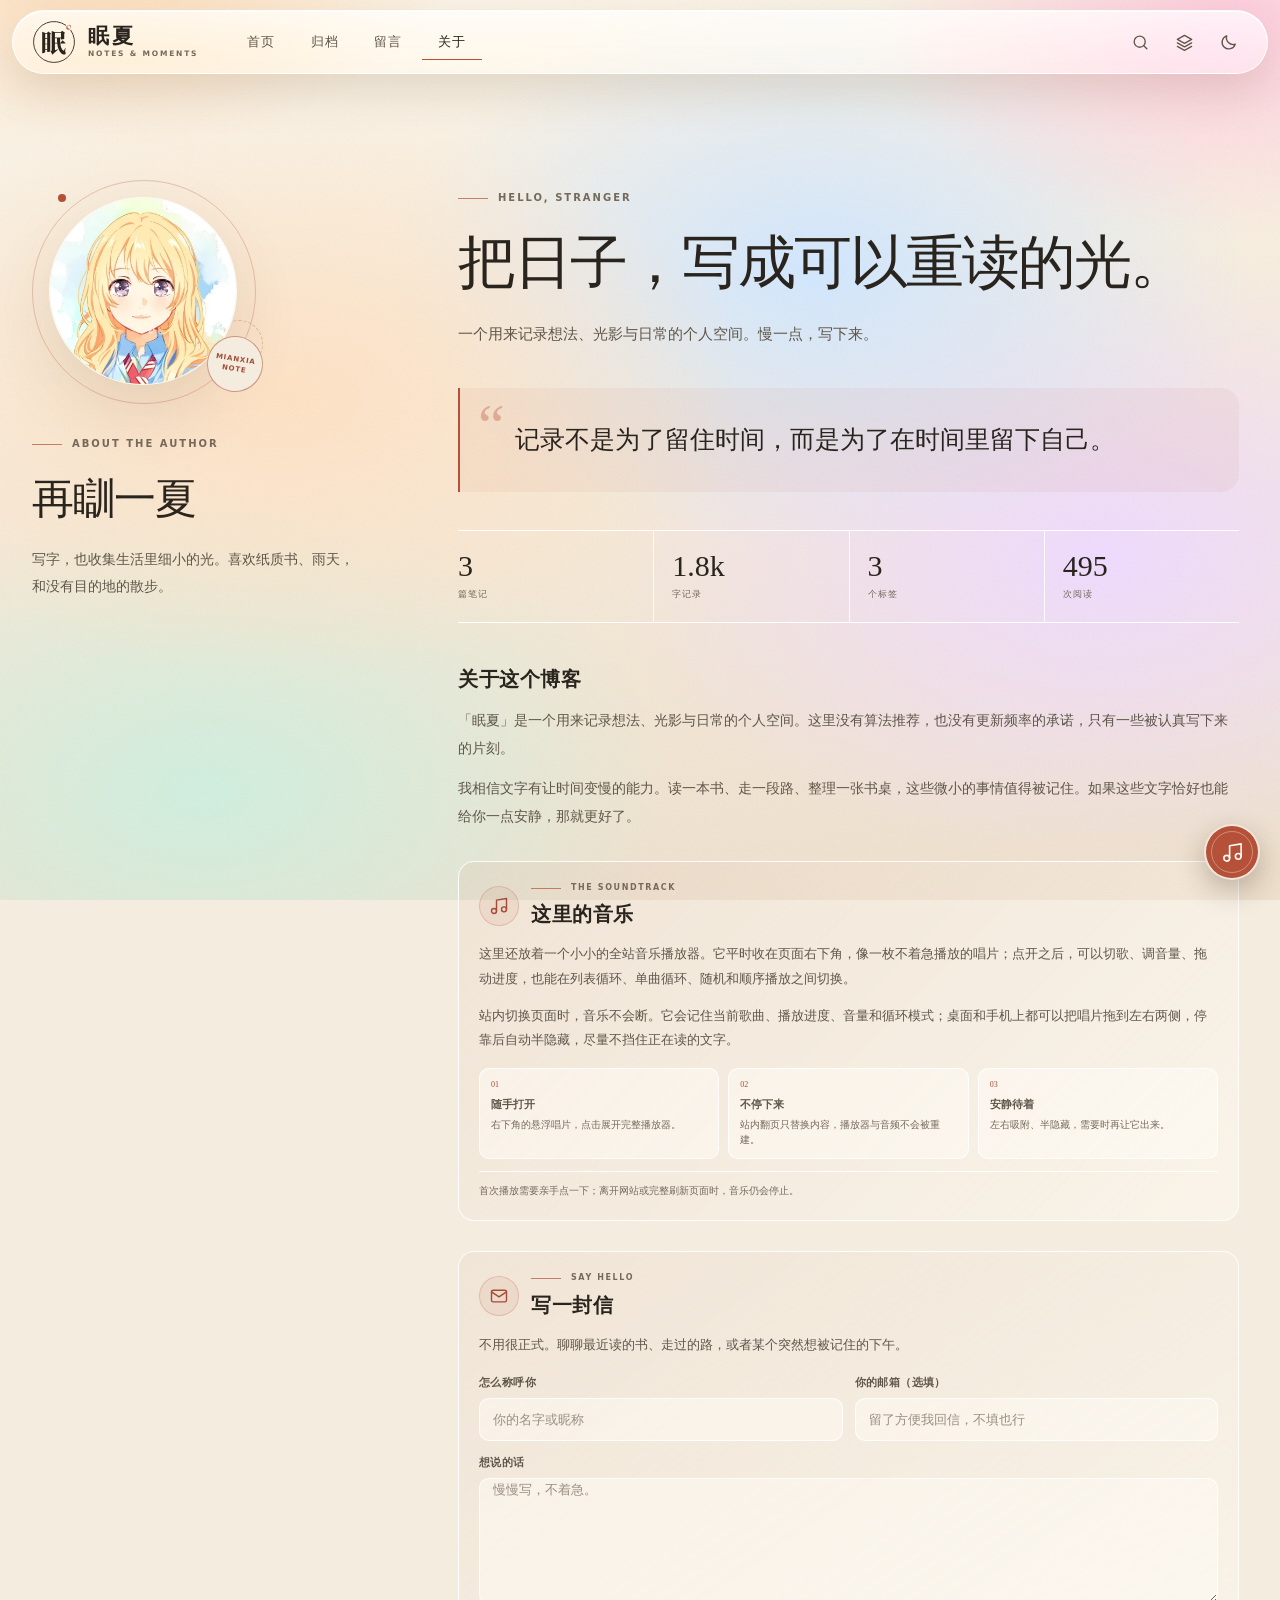
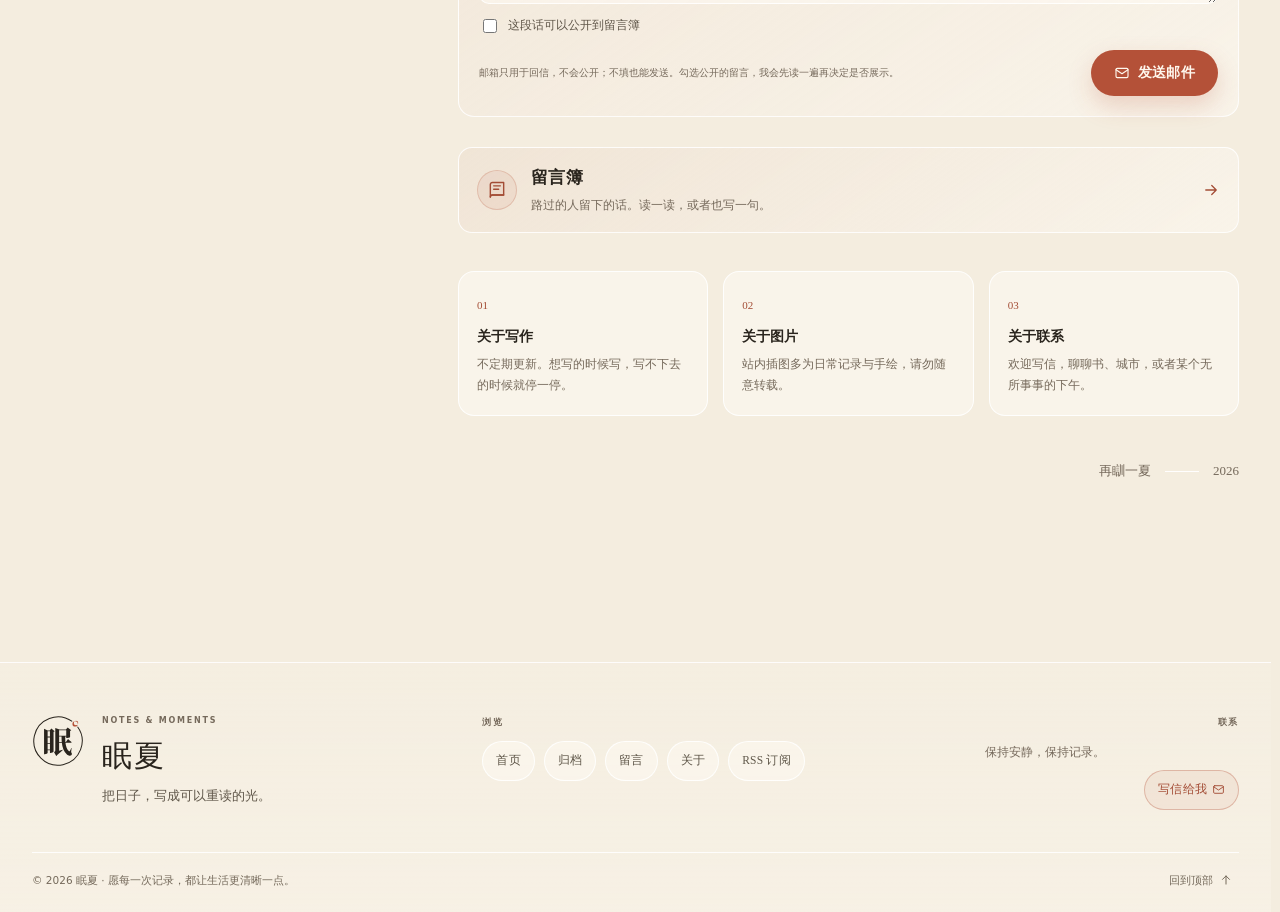
==== commit d8ac1a56: "chore: publish static blog" ====
--- a/site/about/index.html
+++ b/site/about/index.html
@@ -1,5 +1,5 @@
 <!doctype html>
-<html lang="zh-CN" data-theme="light" data-skin="paper" data-initial-skin="glass" data-initial-theme="light" data-font="serif" data-bg-type="preset" style="--accent:#b45138;--accent-rgb:180 81 56;--on-accent:#fff8ee;--page-width:1340px;--bg-overlay:0.5;--bg-blur:0px;--bg-position:center">
+<html lang="zh-CN" data-theme="light" data-skin="glass" data-initial-skin="glass" data-initial-theme="light" data-font="serif" data-bg-type="preset" style="--accent:#b45138;--accent-rgb:180 81 56;--on-accent:#fff8ee;--page-width:1340px;--bg-overlay:0.5;--bg-blur:0px;--bg-position:center">
 <head>
   <meta charset="utf-8">
   <meta name="viewport" content="width=device-width, initial-scale=1, viewport-fit=cover">
@@ -54,7 +54,7 @@
       <nav class="main-nav" aria-label="主导航"><a href=".././" class="nav-link " >首页</a><a href="../archive/" class="nav-link " >归档</a><a href="../guestbook/" class="nav-link " >留言</a><a href="../about/" class="nav-link is-active" aria-current="page">关于</a></nav>
       <div class="header-actions">
         <button type="button" class="icon-button" data-static-search aria-label="搜索笔记" title="搜索（Ctrl K）"><svg class="icon" width="19" height="19" viewBox="0 0 24 24" fill="none" stroke="currentColor" stroke-width="1.7" stroke-linecap="round" stroke-linejoin="round" aria-hidden="true"><circle cx="11" cy="11" r="7"/><path d="m20 20-3.5-3.5"/></svg></button>
-        <button type="button" class="icon-button skin-toggle" data-static-skin aria-label="切换主题" aria-expanded="false" aria-controls="skin-popover" title="切换主题"><svg class="icon" width="19" height="19" viewBox="0 0 24 24" fill="none" stroke="currentColor" stroke-width="1.7" stroke-linecap="round" stroke-linejoin="round" aria-hidden="true"><path d="m12 3 1.8 5.2L19 10l-5.2 1.8L12 17l-1.8-5.2L5 10l5.2-1.8Z"/><path d="m19 16 .8 2.2L22 19l-2.2.8L19 22l-.8-2.2L16 19l2.2-.8Z"/></svg></button>
+        <button type="button" class="icon-button skin-toggle" data-static-skin aria-label="切换主题" aria-expanded="false" aria-controls="skin-popover" title="切换主题"><svg class="icon" width="19" height="19" viewBox="0 0 24 24" fill="none" stroke="currentColor" stroke-width="1.7" stroke-linecap="round" stroke-linejoin="round" aria-hidden="true"><path d="m12 3 9 5-9 5-9-5 9-5Z"/><path d="m3 12.5 9 5 9-5"/><path d="m3 17 9 5 9-5"/></svg></button>
         <div class="skin-popover" id="skin-popover" hidden>
           <div class="skin-popover-head"><strong>主题</strong><small>只影响这个浏览器</small></div>
           <div class="skin-grid"></div>
@@ -77,7 +77,7 @@
     <div class="about-content">
       <header class="about-header reveal"><div class="eyebrow"><span class="eyebrow-line"></span>HELLO, STRANGER</div><h2>把日子，写成可以重读的光。</h2><p>一个用来记录想法、光影与日常的个人空间。慢一点，写下来。</p></header>
       <blockquote class="about-quote reveal"><span class="quote-mark">“</span><p>记录不是为了留住时间，而是为了在时间里留下自己。</p></blockquote>
-      <div class="about-stats reveal"><div><strong>3</strong><span>篇笔记</span></div><div><strong>1.6k</strong><span>字记录</span></div><div><strong>3</strong><span>个标签</span></div><div><strong>494</strong><span>次阅读</span></div></div>
+      <div class="about-stats reveal"><div><strong>3</strong><span>篇笔记</span></div><div><strong>1.8k</strong><span>字记录</span></div><div><strong>3</strong><span>个标签</span></div><div><strong>495</strong><span>次阅读</span></div></div>
       <div class="about-story reveal"><h3>关于这个博客</h3><p>「眠夏」是一个用来记录想法、光影与日常的个人空间。这里没有算法推荐，也没有更新频率的承诺，只有一些被认真写下来的片刻。</p><p>我相信文字有让时间变慢的能力。读一本书、走一段路、整理一张书桌，这些微小的事情值得被记住。如果这些文字恰好也能给你一点安静，那就更好了。</p></div>
       <div class="about-music reveal">
         <div class="about-music-head">
--- a/site/css/styles.css
+++ b/site/css/styles.css
@@ -12464,7 +12464,7 @@
     height: 32px;
   }
 
-  .header-actions .theme-toggle {
+  .header-actions .skin-toggle {
     display: inline-flex;
   }
 
@@ -13169,8 +13169,8 @@
 }
 
 /* ===== 主题皮肤（10 套：5 主题 × 深浅）===== */
-html[data-skin="glass"][data-theme="light"]{--card:linear-gradient(180deg,rgba(255,255,255,.5),rgba(255,255,255,.28));--card-strong:rgba(255,255,255,.62);--line:rgba(255,255,255,.85);--line-strong:rgba(255,255,255,.95);--shadow:inset 0 1px 0 rgba(255,255,255,1),0 26px 64px rgba(96,66,36,.13);--shadow-lg:0 36px 90px rgba(96,66,36,.18)}html[data-skin="glass"][data-theme="light"] #site-bg .bg-base{background:radial-gradient(46% 40% at 8% -8%, #ffd9b2 0%, rgba(255,217,178,0) 62%),radial-gradient(44% 38% at 96% 2%, #ffcfe0 0%, rgba(255,207,224,0) 64%),radial-gradient(52% 46% at 22% 44%, #ffe3c6 0%, rgba(255,227,198,0) 70%),radial-gradient(48% 44% at 64% 30%, #d3e8ff 0%, rgba(211,232,255,0) 70%),radial-gradient(54% 48% at 86% 62%, #f0dcff 0%, rgba(240,220,255,0) 72%),radial-gradient(52% 46% at 16% 88%, #d2f0e0 0%, rgba(210,240,224,0) 70%),linear-gradient(175deg,#fdf6ea 0%,#f5ead9 60%,#efe1ce 100%)!important}html[data-skin="glass"][data-theme="light"] #site-bg .bg-art{opacity:0!important}html[data-skin="glass"][data-theme="light"] #site-bg .bg-veil{background:transparent!important}html[data-skin="glass"][data-theme="light"] #site-bg .bg-grain{opacity:.26!important}html[data-skin="glass"][data-theme="light"] .site-header{top:0}html[data-skin="glass"][data-theme="light"] .site-header::before{inset:10px auto auto 50%;left:50%;transform:translateX(-50%);width:min(calc(var(--page-width, 1320px) + 24px), calc(100% - 24px));height:64px;border-radius:999px;opacity:1!important;background:linear-gradient(180deg,rgba(255,255,255,.74),rgba(255,255,255,.42));border:1px solid rgba(255,255,255,.8);box-shadow:inset 0 1px 0 rgba(255,255,255,.95),0 18px 44px rgba(96,66,36,.15);backdrop-filter:blur(20px) saturate(190%);-webkit-backdrop-filter:blur(20px) saturate(190%)}html[data-skin="glass"][data-theme="light"] .header-inner{height:var(--header-h)}html[data-skin="glass"][data-theme="light"] .main-nav{gap:4px;margin-left:0;padding:5px;border-radius:999px}html[data-skin="glass"][data-theme="light"] .nav-link{padding:9px 16px;border-radius:999px}html[data-skin="glass"][data-theme="light"] .post-card,html[data-skin="glass"][data-theme="light"] .side-card,html[data-skin="glass"][data-theme="light"] .featured-post,html[data-skin="glass"][data-theme="light"] .music-player-card,html[data-skin="glass"][data-theme="light"] .music-playlist{background:linear-gradient(180deg,rgba(255,255,255,.5),rgba(255,255,255,.28))!important;border:1px solid rgba(255,255,255,.85)!important;border-radius:26px!important;box-shadow:inset 0 1px 0 rgba(255,255,255,1),0 26px 64px rgba(96,66,36,.13)!important;backdrop-filter:blur(24px) saturate(190%);-webkit-backdrop-filter:blur(24px) saturate(190%);}html[data-skin="glass"][data-theme="light"] .post-card-body,html[data-skin="glass"][data-theme="light"] .side-card-body{background:transparent!important}html[data-skin="glass"][data-theme="light"] .tag-pill{background:rgba(255,255,255,.6)!important;border:1px solid rgba(255,255,255,.85)!important}html[data-skin="glass"][data-theme="light"] .btn,html[data-skin="glass"][data-theme="light"] .btn-primary,html[data-skin="glass"][data-theme="light"] .btn-ghost{border-radius:999px}html[data-skin="glass"][data-theme="light"] .settings-panel .input,html[data-skin="glass"][data-theme="light"] .modal-card,html[data-skin="glass"][data-theme="light"] .draft-box{box-shadow:inset 0 1px 0 rgba(255,255,255,1),0 26px 64px rgba(96,66,36,.13)}
-html[data-skin="glass"][data-theme="dark"]{--card:linear-gradient(180deg,rgba(255,255,255,.09),rgba(255,255,255,.035));--card-strong:rgb(28 26 34 / .95);--line:rgba(255,255,255,.15);--line-strong:rgba(255,255,255,.24);--shadow:inset 0 1px 0 rgba(255,255,255,.28),0 28px 60px rgba(0,0,0,.5);--shadow-lg:0 40px 90px rgba(0,0,0,.62);--txt-ink:#efe8dc}html[data-skin="glass"][data-theme="dark"] #site-bg .bg-base{background:radial-gradient(48% 42% at 12% -6%, rgba(126,96,205,.42), transparent 62%),radial-gradient(46% 40% at 92% 4%, rgba(58,140,190,.36), transparent 64%),radial-gradient(54% 48% at 58% 108%, rgba(190,72,116,.3), transparent 70%),radial-gradient(44% 40% at 24% 62%, rgba(52,120,120,.24), transparent 72%),linear-gradient(170deg,#0b0d15 0%,#121522 58%,#090a10 100%)!important}html[data-skin="glass"][data-theme="dark"] #site-bg .bg-art{opacity:0!important}html[data-skin="glass"][data-theme="dark"] #site-bg .bg-veil{background:transparent!important}html[data-skin="glass"][data-theme="dark"] #site-bg .bg-grain{opacity:.16!important}html[data-skin="glass"][data-theme="dark"] .site-header{top:0}html[data-skin="glass"][data-theme="dark"] .site-header::before{inset:10px auto auto 50%;left:50%;transform:translateX(-50%);width:min(calc(var(--page-width, 1320px) + 24px), calc(100% - 24px));height:64px;border-radius:999px;opacity:1!important;background:linear-gradient(180deg,rgba(255,255,255,.12),rgba(255,255,255,.04));border:1px solid rgba(255,255,255,.18);box-shadow:inset 0 1px 0 rgba(255,255,255,.32),0 24px 56px rgba(0,0,0,.55);backdrop-filter:blur(20px) saturate(190%);-webkit-backdrop-filter:blur(20px) saturate(190%)}html[data-skin="glass"][data-theme="dark"] .header-inner{height:var(--header-h)}html[data-skin="glass"][data-theme="dark"] .main-nav{gap:4px;margin-left:0;padding:5px;border-radius:999px}html[data-skin="glass"][data-theme="dark"] .nav-link{padding:9px 16px;border-radius:999px}html[data-skin="glass"][data-theme="dark"] .post-card,html[data-skin="glass"][data-theme="dark"] .side-card,html[data-skin="glass"][data-theme="dark"] .featured-post,html[data-skin="glass"][data-theme="dark"] .music-player-card,html[data-skin="glass"][data-theme="dark"] .music-playlist{background:linear-gradient(180deg,rgba(255,255,255,.09),rgba(255,255,255,.035))!important;border:1px solid rgba(255,255,255,.15)!important;border-radius:26px!important;box-shadow:inset 0 1px 0 rgba(255,255,255,.28),0 28px 60px rgba(0,0,0,.5)!important;backdrop-filter:blur(24px) saturate(190%);-webkit-backdrop-filter:blur(24px) saturate(190%);}html[data-skin="glass"][data-theme="dark"] .post-card-body,html[data-skin="glass"][data-theme="dark"] .side-card-body{background:transparent!important}html[data-skin="glass"][data-theme="dark"] .tag-pill{background:rgba(255,255,255,.07)!important;border:1px solid rgba(255,255,255,.15)!important}html[data-skin="glass"][data-theme="dark"] .btn,html[data-skin="glass"][data-theme="dark"] .btn-primary,html[data-skin="glass"][data-theme="dark"] .btn-ghost{border-radius:999px}html[data-skin="glass"][data-theme="dark"] .settings-panel .input,html[data-skin="glass"][data-theme="dark"] .modal-card,html[data-skin="glass"][data-theme="dark"] .draft-box{box-shadow:inset 0 1px 0 rgba(255,255,255,.28),0 28px 60px rgba(0,0,0,.5)}
+html[data-skin="glass"][data-theme="light"]{--card:linear-gradient(180deg,rgba(255,255,255,.5),rgba(255,255,255,.28));--card-strong:rgba(255,255,255,.62);--line:rgba(255,255,255,.85);--line-strong:rgba(255,255,255,.95);--shadow:inset 0 1px 0 rgba(255,255,255,1),0 26px 64px rgba(96,66,36,.13);--shadow-lg:0 36px 90px rgba(96,66,36,.18)}html[data-skin="glass"][data-theme="light"] #site-bg .bg-base{background:radial-gradient(46% 40% at 8% -8%, #ffd9b2 0%, rgba(255,217,178,0) 62%),radial-gradient(44% 38% at 96% 2%, #ffcfe0 0%, rgba(255,207,224,0) 64%),radial-gradient(52% 46% at 22% 44%, #ffe3c6 0%, rgba(255,227,198,0) 70%),radial-gradient(48% 44% at 64% 30%, #d3e8ff 0%, rgba(211,232,255,0) 70%),radial-gradient(54% 48% at 86% 62%, #f0dcff 0%, rgba(240,220,255,0) 72%),radial-gradient(52% 46% at 16% 88%, #d2f0e0 0%, rgba(210,240,224,0) 70%),linear-gradient(175deg,#fdf6ea 0%,#f5ead9 60%,#efe1ce 100%)!important}html[data-skin="glass"][data-theme="light"] #site-bg .bg-art{opacity:0!important}html[data-skin="glass"][data-theme="light"] #site-bg .bg-veil{background:transparent!important}html[data-skin="glass"][data-theme="light"] #site-bg .bg-grain{opacity:.26!important}html[data-skin="glass"][data-theme="light"] .site-header{top:0}html[data-skin="glass"][data-theme="light"] .site-header::before{inset:auto auto auto 50%;top:50%;transform:translate(-50%,-50%);width:min(calc(var(--page-width, 1320px) + 24px), calc(100% - 24px));height:64px;border-radius:999px;opacity:1!important;background:linear-gradient(180deg,rgba(255,255,255,.74),rgba(255,255,255,.42));border:1px solid rgba(255,255,255,.8);box-shadow:inset 0 1px 0 rgba(255,255,255,.95),0 18px 44px rgba(96,66,36,.15);backdrop-filter:blur(20px) saturate(190%);-webkit-backdrop-filter:blur(20px) saturate(190%)}html[data-skin="glass"][data-theme="light"] .header-inner{height:var(--header-h)}html[data-skin="glass"][data-theme="light"] .main-nav{gap:4px;margin-left:0;padding:5px;border-radius:999px}html[data-skin="glass"][data-theme="light"] .nav-link{padding:9px 16px;border-radius:999px}html[data-skin="glass"][data-theme="light"] .post-card,html[data-skin="glass"][data-theme="light"] .side-card,html[data-skin="glass"][data-theme="light"] .featured-post,html[data-skin="glass"][data-theme="light"] .music-player-card,html[data-skin="glass"][data-theme="light"] .music-playlist{background:linear-gradient(180deg,rgba(255,255,255,.5),rgba(255,255,255,.28))!important;border:1px solid rgba(255,255,255,.85)!important;border-radius:26px!important;box-shadow:inset 0 1px 0 rgba(255,255,255,1),0 26px 64px rgba(96,66,36,.13)!important;backdrop-filter:blur(24px) saturate(190%);-webkit-backdrop-filter:blur(24px) saturate(190%);}html[data-skin="glass"][data-theme="light"] .post-card-body,html[data-skin="glass"][data-theme="light"] .side-card-body{background:transparent!important}html[data-skin="glass"][data-theme="light"] .tag-pill{background:rgba(255,255,255,.6)!important;border:1px solid rgba(255,255,255,.85)!important}html[data-skin="glass"][data-theme="light"] .btn,html[data-skin="glass"][data-theme="light"] .btn-primary,html[data-skin="glass"][data-theme="light"] .btn-ghost{border-radius:999px}html[data-skin="glass"][data-theme="light"] .settings-panel .input,html[data-skin="glass"][data-theme="light"] .modal-card,html[data-skin="glass"][data-theme="light"] .draft-box{box-shadow:inset 0 1px 0 rgba(255,255,255,1),0 26px 64px rgba(96,66,36,.13)}
+html[data-skin="glass"][data-theme="dark"]{--card:linear-gradient(180deg,rgba(255,255,255,.09),rgba(255,255,255,.035));--card-strong:rgb(28 26 34 / .95);--line:rgba(255,255,255,.15);--line-strong:rgba(255,255,255,.24);--shadow:inset 0 1px 0 rgba(255,255,255,.28),0 28px 60px rgba(0,0,0,.5);--shadow-lg:0 40px 90px rgba(0,0,0,.62);--txt-ink:#efe8dc}html[data-skin="glass"][data-theme="dark"] #site-bg .bg-base{background:radial-gradient(48% 42% at 12% -6%, rgba(126,96,205,.42), transparent 62%),radial-gradient(46% 40% at 92% 4%, rgba(58,140,190,.36), transparent 64%),radial-gradient(54% 48% at 58% 108%, rgba(190,72,116,.3), transparent 70%),radial-gradient(44% 40% at 24% 62%, rgba(52,120,120,.24), transparent 72%),linear-gradient(170deg,#0b0d15 0%,#121522 58%,#090a10 100%)!important}html[data-skin="glass"][data-theme="dark"] #site-bg .bg-art{opacity:0!important}html[data-skin="glass"][data-theme="dark"] #site-bg .bg-veil{background:transparent!important}html[data-skin="glass"][data-theme="dark"] #site-bg .bg-grain{opacity:.16!important}html[data-skin="glass"][data-theme="dark"] .site-header{top:0}html[data-skin="glass"][data-theme="dark"] .site-header::before{inset:auto auto auto 50%;top:50%;transform:translate(-50%,-50%);width:min(calc(var(--page-width, 1320px) + 24px), calc(100% - 24px));height:64px;border-radius:999px;opacity:1!important;background:linear-gradient(180deg,rgba(255,255,255,.12),rgba(255,255,255,.04));border:1px solid rgba(255,255,255,.18);box-shadow:inset 0 1px 0 rgba(255,255,255,.32),0 24px 56px rgba(0,0,0,.55);backdrop-filter:blur(20px) saturate(190%);-webkit-backdrop-filter:blur(20px) saturate(190%)}html[data-skin="glass"][data-theme="dark"] .header-inner{height:var(--header-h)}html[data-skin="glass"][data-theme="dark"] .main-nav{gap:4px;margin-left:0;padding:5px;border-radius:999px}html[data-skin="glass"][data-theme="dark"] .nav-link{padding:9px 16px;border-radius:999px}html[data-skin="glass"][data-theme="dark"] .post-card,html[data-skin="glass"][data-theme="dark"] .side-card,html[data-skin="glass"][data-theme="dark"] .featured-post,html[data-skin="glass"][data-theme="dark"] .music-player-card,html[data-skin="glass"][data-theme="dark"] .music-playlist{background:linear-gradient(180deg,rgba(255,255,255,.09),rgba(255,255,255,.035))!important;border:1px solid rgba(255,255,255,.15)!important;border-radius:26px!important;box-shadow:inset 0 1px 0 rgba(255,255,255,.28),0 28px 60px rgba(0,0,0,.5)!important;backdrop-filter:blur(24px) saturate(190%);-webkit-backdrop-filter:blur(24px) saturate(190%);}html[data-skin="glass"][data-theme="dark"] .post-card-body,html[data-skin="glass"][data-theme="dark"] .side-card-body{background:transparent!important}html[data-skin="glass"][data-theme="dark"] .tag-pill{background:rgba(255,255,255,.07)!important;border:1px solid rgba(255,255,255,.15)!important}html[data-skin="glass"][data-theme="dark"] .btn,html[data-skin="glass"][data-theme="dark"] .btn-primary,html[data-skin="glass"][data-theme="dark"] .btn-ghost{border-radius:999px}html[data-skin="glass"][data-theme="dark"] .settings-panel .input,html[data-skin="glass"][data-theme="dark"] .modal-card,html[data-skin="glass"][data-theme="dark"] .draft-box{box-shadow:inset 0 1px 0 rgba(255,255,255,.28),0 28px 60px rgba(0,0,0,.5)}
 html[data-skin="dusk"][data-theme="light"]{--card:linear-gradient(180deg,rgba(255,251,244,.86),rgba(255,245,234,.64));--card-strong:rgba(255,251,245,.94);--line:rgba(255,255,255,.72);--line-strong:rgba(255,255,255,.9);--shadow:inset 0 1px 0 rgba(255,255,255,.9),0 22px 50px rgba(120,60,50,.12);--shadow-lg:0 34px 80px rgba(120,60,50,.18)}html[data-skin="dusk"][data-theme="light"] #site-bg .bg-base{background:radial-gradient(64% 50% at 88% 4%, #ffdfae 0%, rgba(255,223,174,0) 62%),radial-gradient(54% 46% at 10% 14%, #ffc9b4 0%, rgba(255,201,180,0) 66%),radial-gradient(60% 54% at 46% 104%, #c6b2dd 0%, rgba(198,178,221,0) 70%),linear-gradient(172deg,#fdf1e1 0%,#f8ddc9 42%,#edc9c8 72%,#cdb6d3 100%)!important}html[data-skin="dusk"][data-theme="light"] #site-bg .bg-art{opacity:0!important}html[data-skin="dusk"][data-theme="light"] #site-bg .bg-veil{background:transparent!important}html[data-skin="dusk"][data-theme="light"] #site-bg .bg-grain{opacity:.3!important}html[data-skin="dusk"][data-theme="light"] .site-header::before{opacity:1!important;background:linear-gradient(180deg,rgba(255,246,236,.9),rgba(255,246,236,.62))!important;border-bottom:1px solid rgba(120,70,40,.12)!important;backdrop-filter:blur(18px) saturate(1.15);-webkit-backdrop-filter:blur(18px) saturate(1.15)}html[data-skin="dusk"][data-theme="light"] .post-card,html[data-skin="dusk"][data-theme="light"] .side-card,html[data-skin="dusk"][data-theme="light"] .featured-post,html[data-skin="dusk"][data-theme="light"] .music-player-card,html[data-skin="dusk"][data-theme="light"] .music-playlist{background:linear-gradient(180deg,rgba(255,251,244,.86),rgba(255,245,234,.64))!important;border:1px solid rgba(255,255,255,.72)!important;border-radius:20px!important;box-shadow:inset 0 1px 0 rgba(255,255,255,.9),0 22px 50px rgba(120,60,50,.12)!important;backdrop-filter:none!important;-webkit-backdrop-filter:none!important;}html[data-skin="dusk"][data-theme="light"] .post-card-body,html[data-skin="dusk"][data-theme="light"] .side-card-body{background:transparent!important}html[data-skin="dusk"][data-theme="light"] .tag-pill{background:rgba(255,255,255,.6)!important;border:1px solid rgba(255,255,255,.72)!important}html[data-skin="dusk"][data-theme="light"] .btn,html[data-skin="dusk"][data-theme="light"] .btn-primary,html[data-skin="dusk"][data-theme="light"] .btn-ghost{border-radius:8px}html[data-skin="dusk"][data-theme="light"] .settings-panel .input,html[data-skin="dusk"][data-theme="light"] .modal-card,html[data-skin="dusk"][data-theme="light"] .draft-box{box-shadow:inset 0 1px 0 rgba(255,255,255,.9),0 22px 50px rgba(120,60,50,.12)}
 html[data-skin="dusk"][data-theme="dark"]{--card:linear-gradient(180deg,rgba(86,50,50,.5),rgba(60,34,38,.42));--card-strong:rgb(48 30 32 / .95);--line:rgba(255,190,160,.16);--line-strong:rgba(255,200,170,.26);--shadow:inset 0 1px 0 rgba(255,200,170,.16),0 24px 56px rgba(0,0,0,.45);--shadow-lg:0 38px 90px rgba(0,0,0,.55);--txt-ink:#f3e6da}html[data-skin="dusk"][data-theme="dark"] #site-bg .bg-base{background:radial-gradient(56% 44% at 84% -6%, rgba(255,150,92,.5), transparent 62%),radial-gradient(48% 42% at 8% 18%, rgba(220,110,110,.3), transparent 66%),radial-gradient(58% 50% at 50% 106%, rgba(120,60,120,.34), transparent 70%),linear-gradient(168deg,#1a1119 0%,#2b1a24 46%,#38202a 100%)!important}html[data-skin="dusk"][data-theme="dark"] #site-bg .bg-art{opacity:0!important}html[data-skin="dusk"][data-theme="dark"] #site-bg .bg-veil{background:transparent!important}html[data-skin="dusk"][data-theme="dark"] #site-bg .bg-grain{opacity:.22!important}html[data-skin="dusk"][data-theme="dark"] .site-header::before{opacity:1!important;background:linear-gradient(180deg,rgba(26,17,25,.86),rgba(26,17,25,.62))!important;border-bottom:1px solid rgba(255,180,140,.12)!important;backdrop-filter:blur(18px) saturate(1.15);-webkit-backdrop-filter:blur(18px) saturate(1.15)}html[data-skin="dusk"][data-theme="dark"] .post-card,html[data-skin="dusk"][data-theme="dark"] .side-card,html[data-skin="dusk"][data-theme="dark"] .featured-post,html[data-skin="dusk"][data-theme="dark"] .music-player-card,html[data-skin="dusk"][data-theme="dark"] .music-playlist{background:linear-gradient(180deg,rgba(86,50,50,.5),rgba(60,34,38,.42))!important;border:1px solid rgba(255,190,160,.16)!important;border-radius:20px!important;box-shadow:inset 0 1px 0 rgba(255,200,170,.16),0 24px 56px rgba(0,0,0,.45)!important;backdrop-filter:none!important;-webkit-backdrop-filter:none!important;}html[data-skin="dusk"][data-theme="dark"] .post-card-body,html[data-skin="dusk"][data-theme="dark"] .side-card-body{background:transparent!important}html[data-skin="dusk"][data-theme="dark"] .tag-pill{background:rgba(255,255,255,.07)!important;border:1px solid rgba(255,190,160,.16)!important}html[data-skin="dusk"][data-theme="dark"] .btn,html[data-skin="dusk"][data-theme="dark"] .btn-primary,html[data-skin="dusk"][data-theme="dark"] .btn-ghost{border-radius:8px}html[data-skin="dusk"][data-theme="dark"] .settings-panel .input,html[data-skin="dusk"][data-theme="dark"] .modal-card,html[data-skin="dusk"][data-theme="dark"] .draft-box{box-shadow:inset 0 1px 0 rgba(255,200,170,.16),0 24px 56px rgba(0,0,0,.45)}
 html[data-skin="moon"][data-theme="light"]{--card:rgba(255,255,255,.68);--card-strong:rgba(255,255,255,.86);--line:rgba(70,90,105,.13);--line-strong:rgba(70,90,105,.22);--shadow:0 18px 44px rgba(60,80,95,.1);--shadow-lg:0 34px 80px rgba(60,80,95,.16);--txt-ink:#232a30}html[data-skin="moon"][data-theme="light"] #site-bg .bg-base{background:radial-gradient(50% 38% at 84% -6%, #eef3fa 0%, rgba(238,243,250,0) 66%),radial-gradient(56% 46% at 12% 96%, #dfe6ea 0%, rgba(223,230,234,0) 70%),linear-gradient(170deg,#f7f8f6 0%,#eef1f1 58%,#e4e8ea 100%)!important}html[data-skin="moon"][data-theme="light"] #site-bg .bg-art{opacity:0!important}html[data-skin="moon"][data-theme="light"] #site-bg .bg-veil{background:transparent!important}html[data-skin="moon"][data-theme="light"] #site-bg .bg-grain{opacity:.2!important}html[data-skin="moon"][data-theme="light"] .site-header::before{opacity:1!important;background:linear-gradient(180deg,rgba(250,251,251,.92),rgba(250,251,251,.7))!important;border-bottom:1px solid rgba(70,90,105,.12)!important;backdrop-filter:blur(18px) saturate(1.15);-webkit-backdrop-filter:blur(18px) saturate(1.15)}html[data-skin="moon"][data-theme="light"] .post-card,html[data-skin="moon"][data-theme="light"] .side-card,html[data-skin="moon"][data-theme="light"] .featured-post,html[data-skin="moon"][data-theme="light"] .music-player-card,html[data-skin="moon"][data-theme="light"] .music-playlist{background:rgba(255,255,255,.68)!important;border:1px solid rgba(70,90,105,.13)!important;border-radius:18px!important;box-shadow:0 18px 44px rgba(60,80,95,.1)!important;backdrop-filter:blur(24px) saturate(190%);-webkit-backdrop-filter:blur(24px) saturate(190%);}html[data-skin="moon"][data-theme="light"] .post-card-body,html[data-skin="moon"][data-theme="light"] .side-card-body{background:transparent!important}html[data-skin="moon"][data-theme="light"] .tag-pill{background:rgba(255,255,255,.6)!important;border:1px solid rgba(70,90,105,.13)!important}html[data-skin="moon"][data-theme="light"] .btn,html[data-skin="moon"][data-theme="light"] .btn-primary,html[data-skin="moon"][data-theme="light"] .btn-ghost{border-radius:8px}html[data-skin="moon"][data-theme="light"] .settings-panel .input,html[data-skin="moon"][data-theme="light"] .modal-card,html[data-skin="moon"][data-theme="light"] .draft-box{box-shadow:0 18px 44px rgba(60,80,95,.1)}
@@ -13344,7 +13344,27 @@
 }
 
 @media (max-width: 800px) {
-  .skin-popover { display: none !important; }
+  .header-actions .skin-toggle { display: inline-flex; }
+
+  /* 玻璃皮肤胶囊宽度是 min(--page-width + 24px, 100% - 24px)，窄屏退化成与 header-inner 同宽，
+     内容贴到圆角边上像"没包住"；把内容再收 24px，胶囊每侧留 12px 内距。 */
+  html[data-skin="glass"] .header-inner {
+    width: calc(100% - 48px);
+  }
+
+  .skin-popover {
+    position: fixed;
+    top: calc(var(--header-h) + 8px);
+    left: 12px;
+    right: 12px;
+    width: auto;
+    max-height: calc(100dvh - var(--header-h) - 28px);
+    overflow: auto;
+    overscroll-behavior: contain;
+    z-index: 96;
+  }
+
+  .skin-grid { gap: 8px; }
   .settings-skin-grid { gap: 10px; }
   .settings-skin-grid .skin-thumb { height: 62px; }
 }
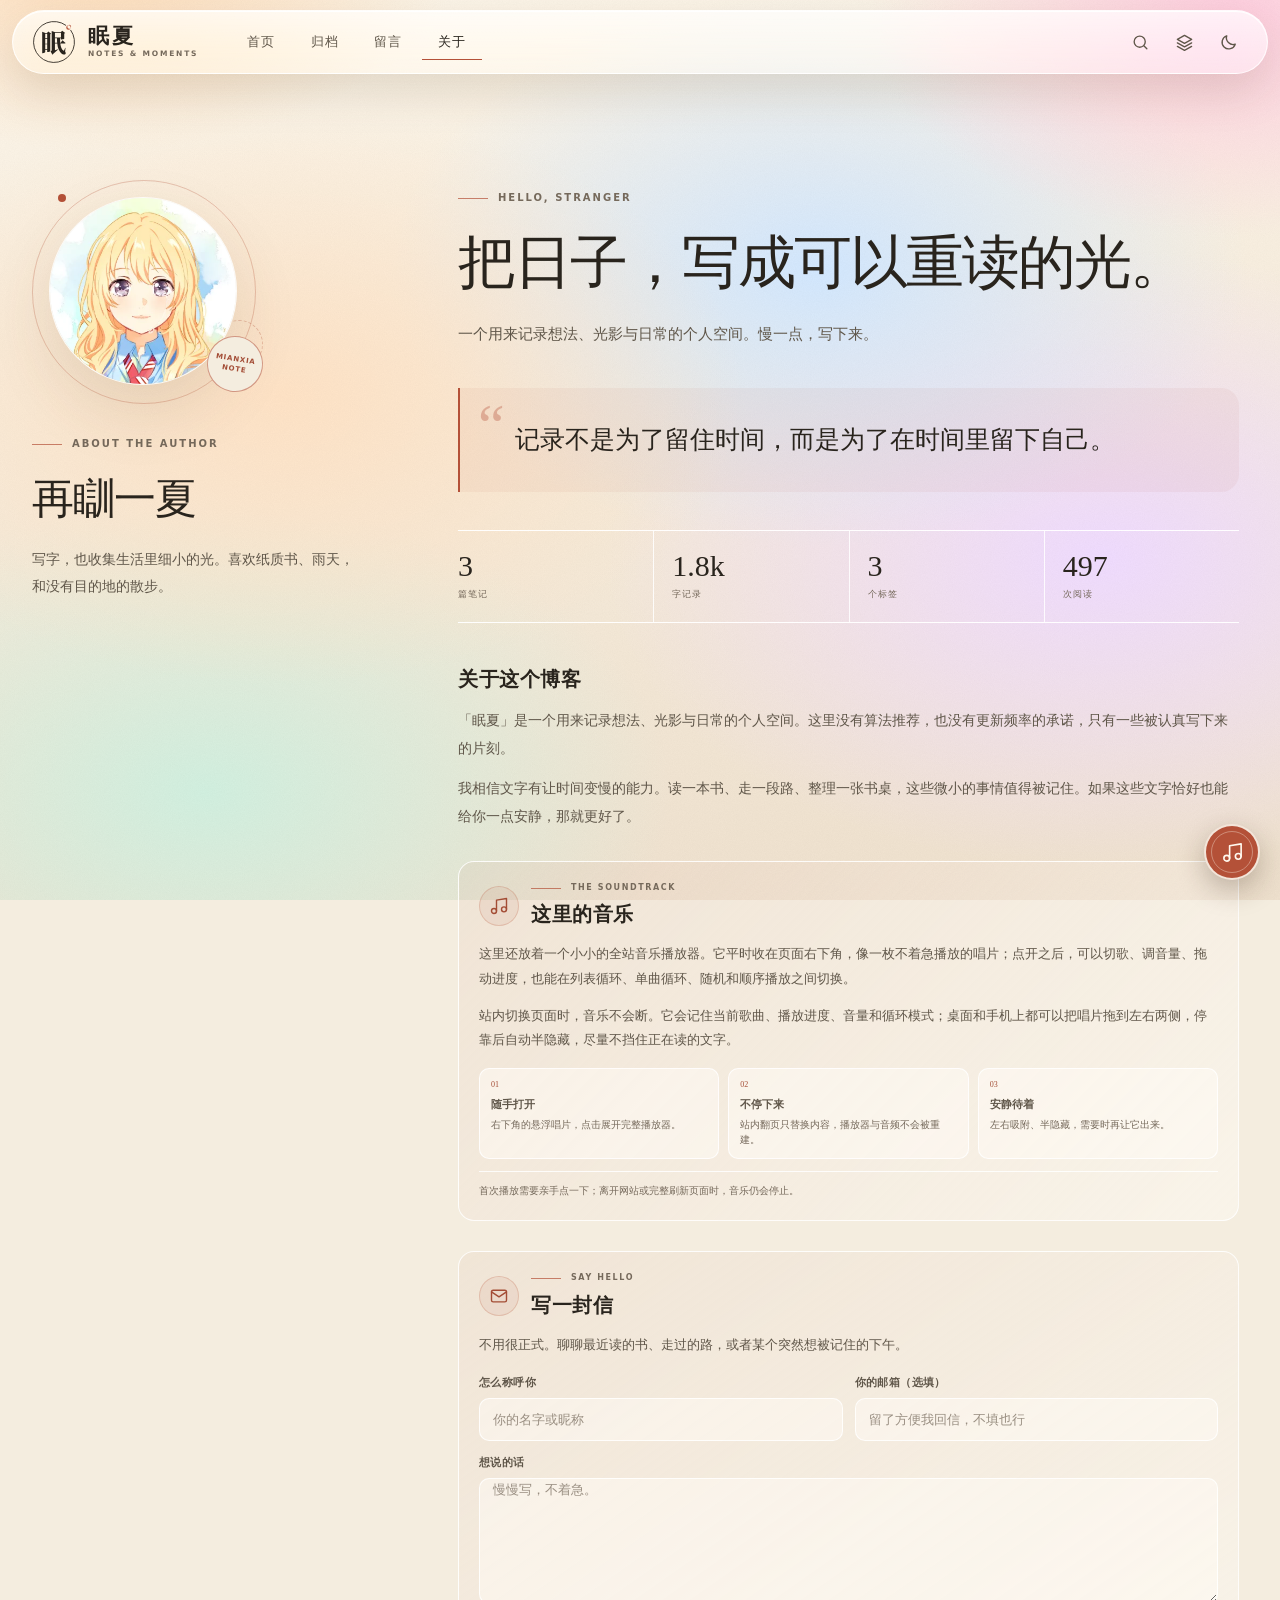
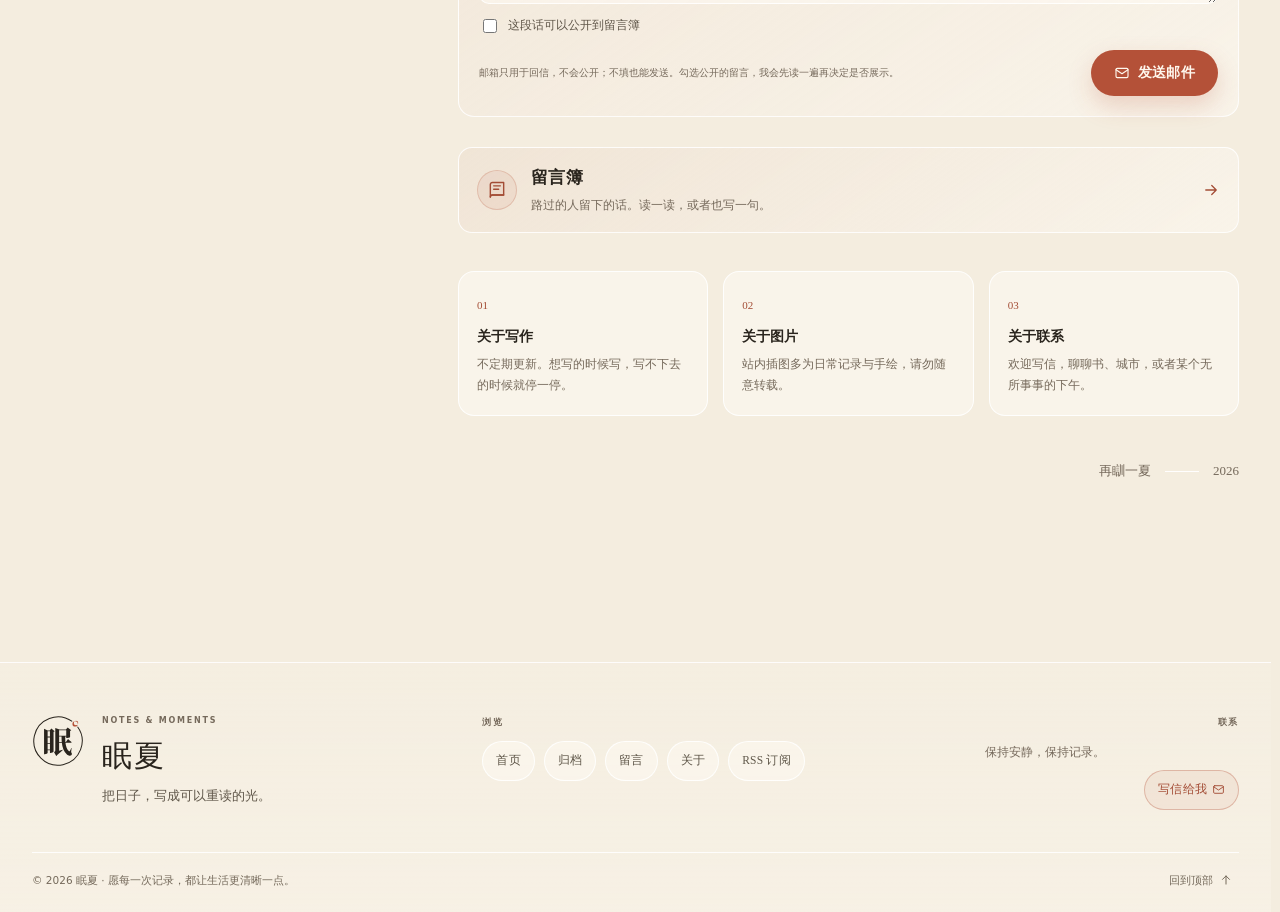
==== commit 838f76d5: "chore: publish static blog" ====
--- a/site/about/index.html
+++ b/site/about/index.html
@@ -77,7 +77,7 @@
     <div class="about-content">
       <header class="about-header reveal"><div class="eyebrow"><span class="eyebrow-line"></span>HELLO, STRANGER</div><h2>把日子，写成可以重读的光。</h2><p>一个用来记录想法、光影与日常的个人空间。慢一点，写下来。</p></header>
       <blockquote class="about-quote reveal"><span class="quote-mark">“</span><p>记录不是为了留住时间，而是为了在时间里留下自己。</p></blockquote>
-      <div class="about-stats reveal"><div><strong>3</strong><span>篇笔记</span></div><div><strong>1.8k</strong><span>字记录</span></div><div><strong>3</strong><span>个标签</span></div><div><strong>495</strong><span>次阅读</span></div></div>
+      <div class="about-stats reveal"><div><strong>3</strong><span>篇笔记</span></div><div><strong>1.8k</strong><span>字记录</span></div><div><strong>3</strong><span>个标签</span></div><div><strong>497</strong><span>次阅读</span></div></div>
       <div class="about-story reveal"><h3>关于这个博客</h3><p>「眠夏」是一个用来记录想法、光影与日常的个人空间。这里没有算法推荐，也没有更新频率的承诺，只有一些被认真写下来的片刻。</p><p>我相信文字有让时间变慢的能力。读一本书、走一段路、整理一张书桌，这些微小的事情值得被记住。如果这些文字恰好也能给你一点安静，那就更好了。</p></div>
       <div class="about-music reveal">
         <div class="about-music-head">
--- a/site/css/styles.css
+++ b/site/css/styles.css
@@ -13369,6 +13369,24 @@
   .settings-skin-grid .skin-thumb { height: 62px; }
 }
 
+/* ---- 窄屏登录态顶栏压缩：登录后头栏是「搜索 / 主题 / 深浅 / 写笔记 / 头像」5 个元素，
+   玻璃胶囊在 390 以下会被撑到贴边甚至溢出。这里只缩尺寸与间距，不减入口。 ---- */
+@media (max-width: 430px) {
+  .header-inner { gap: 6px; }
+  .mobile-menu-trigger { flex: none; }
+  .header-actions { gap: 0; }
+  .header-write { width: 34px; height: 34px; margin-left: 2px; }
+  .account { margin-left: 2px; }
+  .account-trigger { padding: 0; gap: 2px; }
+}
+
+@media (max-width: 380px) {
+  .brand { gap: 6px; }
+  .brand-seal { width: 26px; height: 26px; }
+  .brand-name { font-size: 15px; letter-spacing: 0.05em; }
+}
+
+
 
 main:focus {
   outline: none;
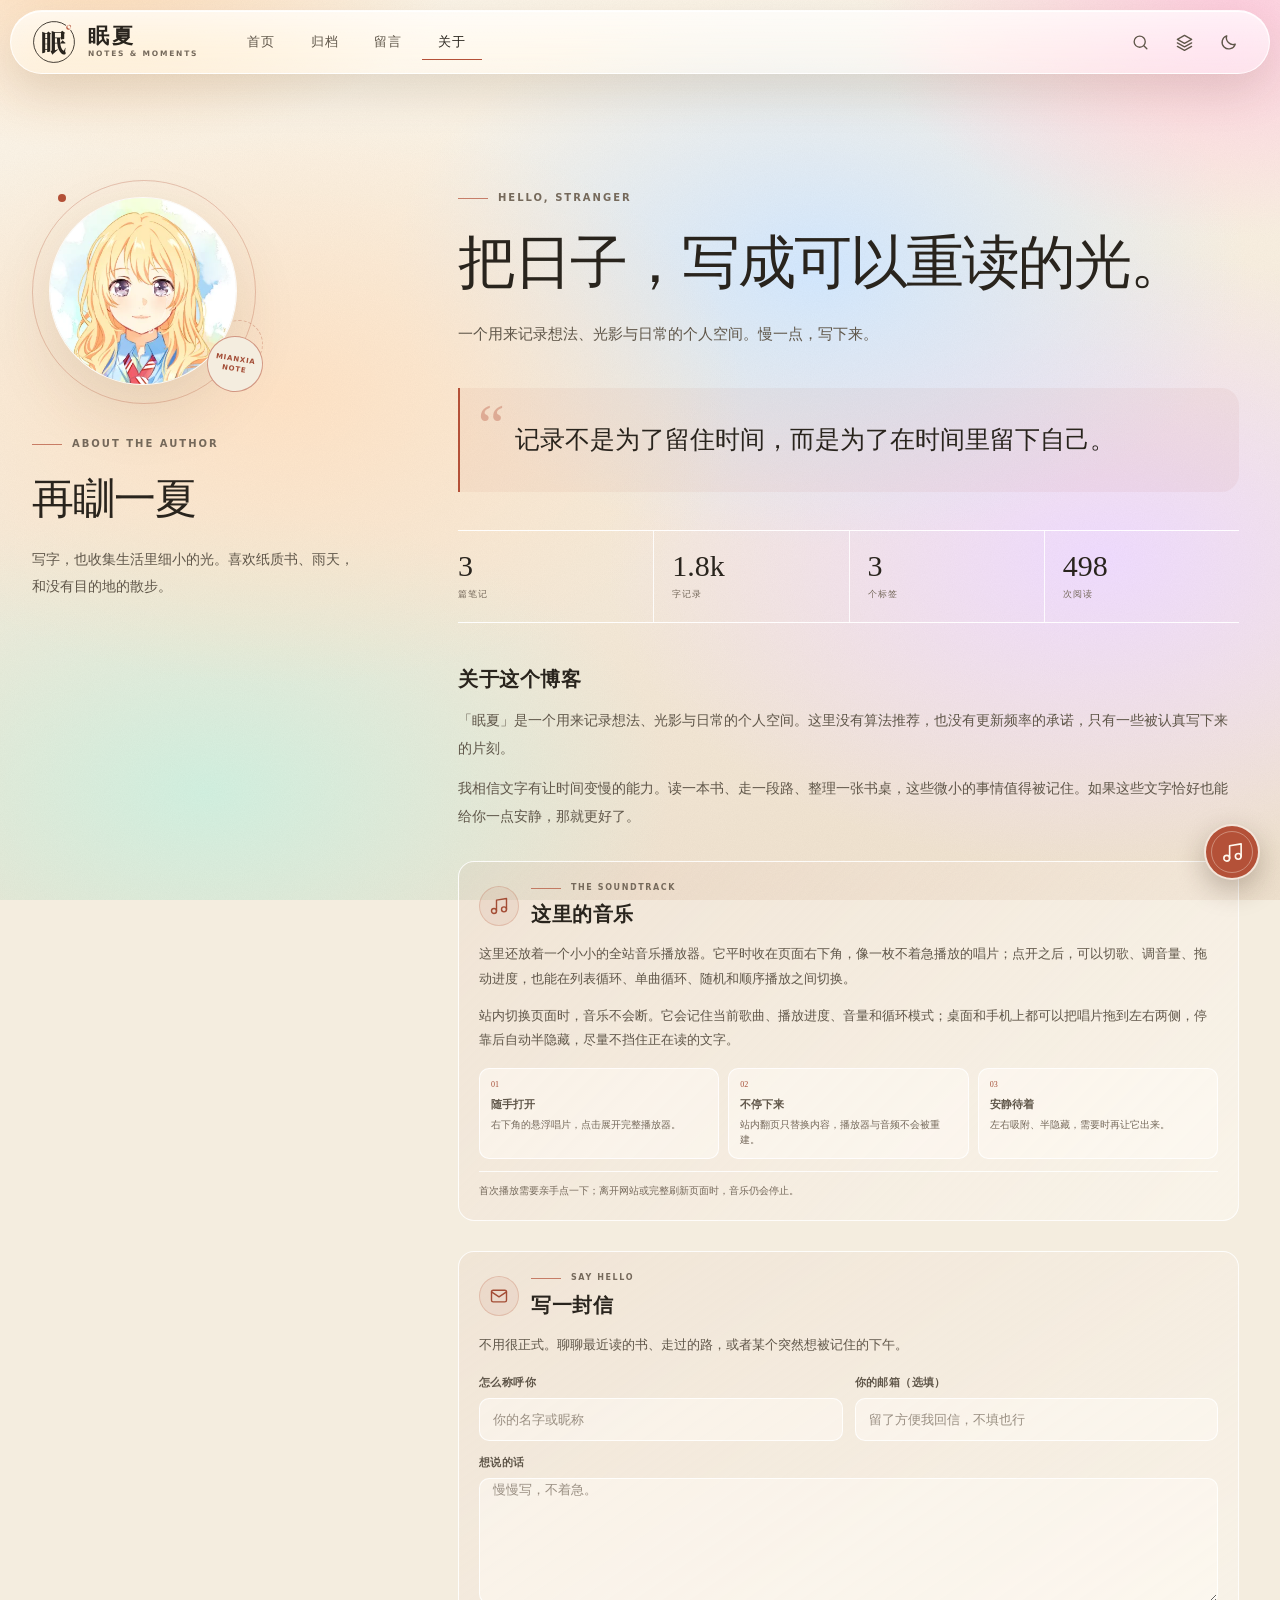
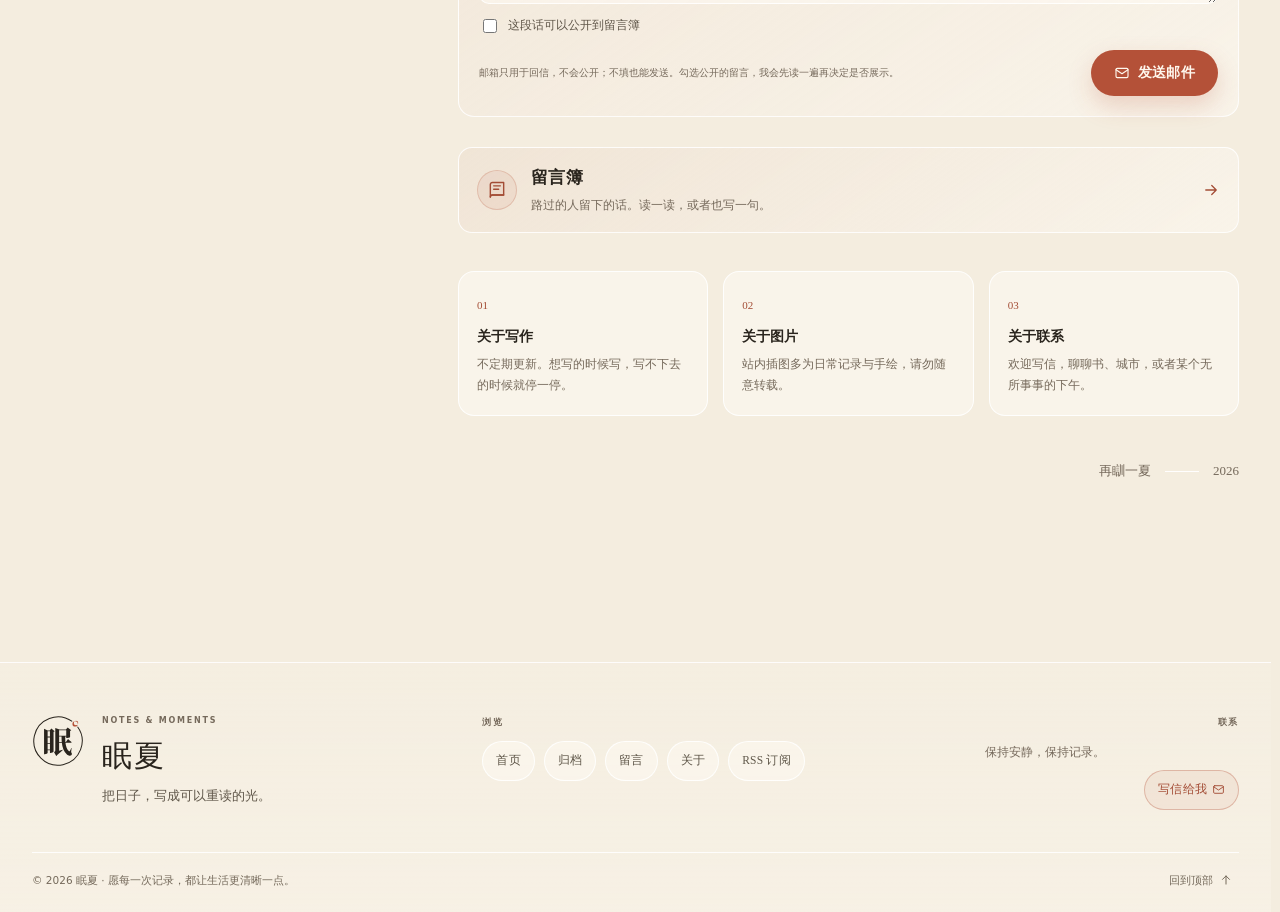
==== commit 1300e98d: "chore: publish static blog" ====
--- a/site/about/index.html
+++ b/site/about/index.html
@@ -77,7 +77,7 @@
     <div class="about-content">
       <header class="about-header reveal"><div class="eyebrow"><span class="eyebrow-line"></span>HELLO, STRANGER</div><h2>把日子，写成可以重读的光。</h2><p>一个用来记录想法、光影与日常的个人空间。慢一点，写下来。</p></header>
       <blockquote class="about-quote reveal"><span class="quote-mark">“</span><p>记录不是为了留住时间，而是为了在时间里留下自己。</p></blockquote>
-      <div class="about-stats reveal"><div><strong>3</strong><span>篇笔记</span></div><div><strong>1.8k</strong><span>字记录</span></div><div><strong>3</strong><span>个标签</span></div><div><strong>497</strong><span>次阅读</span></div></div>
+      <div class="about-stats reveal"><div><strong>3</strong><span>篇笔记</span></div><div><strong>1.8k</strong><span>字记录</span></div><div><strong>3</strong><span>个标签</span></div><div><strong>498</strong><span>次阅读</span></div></div>
       <div class="about-story reveal"><h3>关于这个博客</h3><p>「眠夏」是一个用来记录想法、光影与日常的个人空间。这里没有算法推荐，也没有更新频率的承诺，只有一些被认真写下来的片刻。</p><p>我相信文字有让时间变慢的能力。读一本书、走一段路、整理一张书桌，这些微小的事情值得被记住。如果这些文字恰好也能给你一点安静，那就更好了。</p></div>
       <div class="about-music reveal">
         <div class="about-music-head">
--- a/site/css/styles.css
+++ b/site/css/styles.css
@@ -13169,8 +13169,8 @@
 }
 
 /* ===== 主题皮肤（10 套：5 主题 × 深浅）===== */
-html[data-skin="glass"][data-theme="light"]{--card:linear-gradient(180deg,rgba(255,255,255,.5),rgba(255,255,255,.28));--card-strong:rgba(255,255,255,.62);--line:rgba(255,255,255,.85);--line-strong:rgba(255,255,255,.95);--shadow:inset 0 1px 0 rgba(255,255,255,1),0 26px 64px rgba(96,66,36,.13);--shadow-lg:0 36px 90px rgba(96,66,36,.18)}html[data-skin="glass"][data-theme="light"] #site-bg .bg-base{background:radial-gradient(46% 40% at 8% -8%, #ffd9b2 0%, rgba(255,217,178,0) 62%),radial-gradient(44% 38% at 96% 2%, #ffcfe0 0%, rgba(255,207,224,0) 64%),radial-gradient(52% 46% at 22% 44%, #ffe3c6 0%, rgba(255,227,198,0) 70%),radial-gradient(48% 44% at 64% 30%, #d3e8ff 0%, rgba(211,232,255,0) 70%),radial-gradient(54% 48% at 86% 62%, #f0dcff 0%, rgba(240,220,255,0) 72%),radial-gradient(52% 46% at 16% 88%, #d2f0e0 0%, rgba(210,240,224,0) 70%),linear-gradient(175deg,#fdf6ea 0%,#f5ead9 60%,#efe1ce 100%)!important}html[data-skin="glass"][data-theme="light"] #site-bg .bg-art{opacity:0!important}html[data-skin="glass"][data-theme="light"] #site-bg .bg-veil{background:transparent!important}html[data-skin="glass"][data-theme="light"] #site-bg .bg-grain{opacity:.26!important}html[data-skin="glass"][data-theme="light"] .site-header{top:0}html[data-skin="glass"][data-theme="light"] .site-header::before{inset:auto auto auto 50%;top:50%;transform:translate(-50%,-50%);width:min(calc(var(--page-width, 1320px) + 24px), calc(100% - 24px));height:64px;border-radius:999px;opacity:1!important;background:linear-gradient(180deg,rgba(255,255,255,.74),rgba(255,255,255,.42));border:1px solid rgba(255,255,255,.8);box-shadow:inset 0 1px 0 rgba(255,255,255,.95),0 18px 44px rgba(96,66,36,.15);backdrop-filter:blur(20px) saturate(190%);-webkit-backdrop-filter:blur(20px) saturate(190%)}html[data-skin="glass"][data-theme="light"] .header-inner{height:var(--header-h)}html[data-skin="glass"][data-theme="light"] .main-nav{gap:4px;margin-left:0;padding:5px;border-radius:999px}html[data-skin="glass"][data-theme="light"] .nav-link{padding:9px 16px;border-radius:999px}html[data-skin="glass"][data-theme="light"] .post-card,html[data-skin="glass"][data-theme="light"] .side-card,html[data-skin="glass"][data-theme="light"] .featured-post,html[data-skin="glass"][data-theme="light"] .music-player-card,html[data-skin="glass"][data-theme="light"] .music-playlist{background:linear-gradient(180deg,rgba(255,255,255,.5),rgba(255,255,255,.28))!important;border:1px solid rgba(255,255,255,.85)!important;border-radius:26px!important;box-shadow:inset 0 1px 0 rgba(255,255,255,1),0 26px 64px rgba(96,66,36,.13)!important;backdrop-filter:blur(24px) saturate(190%);-webkit-backdrop-filter:blur(24px) saturate(190%);}html[data-skin="glass"][data-theme="light"] .post-card-body,html[data-skin="glass"][data-theme="light"] .side-card-body{background:transparent!important}html[data-skin="glass"][data-theme="light"] .tag-pill{background:rgba(255,255,255,.6)!important;border:1px solid rgba(255,255,255,.85)!important}html[data-skin="glass"][data-theme="light"] .btn,html[data-skin="glass"][data-theme="light"] .btn-primary,html[data-skin="glass"][data-theme="light"] .btn-ghost{border-radius:999px}html[data-skin="glass"][data-theme="light"] .settings-panel .input,html[data-skin="glass"][data-theme="light"] .modal-card,html[data-skin="glass"][data-theme="light"] .draft-box{box-shadow:inset 0 1px 0 rgba(255,255,255,1),0 26px 64px rgba(96,66,36,.13)}
-html[data-skin="glass"][data-theme="dark"]{--card:linear-gradient(180deg,rgba(255,255,255,.09),rgba(255,255,255,.035));--card-strong:rgb(28 26 34 / .95);--line:rgba(255,255,255,.15);--line-strong:rgba(255,255,255,.24);--shadow:inset 0 1px 0 rgba(255,255,255,.28),0 28px 60px rgba(0,0,0,.5);--shadow-lg:0 40px 90px rgba(0,0,0,.62);--txt-ink:#efe8dc}html[data-skin="glass"][data-theme="dark"] #site-bg .bg-base{background:radial-gradient(48% 42% at 12% -6%, rgba(126,96,205,.42), transparent 62%),radial-gradient(46% 40% at 92% 4%, rgba(58,140,190,.36), transparent 64%),radial-gradient(54% 48% at 58% 108%, rgba(190,72,116,.3), transparent 70%),radial-gradient(44% 40% at 24% 62%, rgba(52,120,120,.24), transparent 72%),linear-gradient(170deg,#0b0d15 0%,#121522 58%,#090a10 100%)!important}html[data-skin="glass"][data-theme="dark"] #site-bg .bg-art{opacity:0!important}html[data-skin="glass"][data-theme="dark"] #site-bg .bg-veil{background:transparent!important}html[data-skin="glass"][data-theme="dark"] #site-bg .bg-grain{opacity:.16!important}html[data-skin="glass"][data-theme="dark"] .site-header{top:0}html[data-skin="glass"][data-theme="dark"] .site-header::before{inset:auto auto auto 50%;top:50%;transform:translate(-50%,-50%);width:min(calc(var(--page-width, 1320px) + 24px), calc(100% - 24px));height:64px;border-radius:999px;opacity:1!important;background:linear-gradient(180deg,rgba(255,255,255,.12),rgba(255,255,255,.04));border:1px solid rgba(255,255,255,.18);box-shadow:inset 0 1px 0 rgba(255,255,255,.32),0 24px 56px rgba(0,0,0,.55);backdrop-filter:blur(20px) saturate(190%);-webkit-backdrop-filter:blur(20px) saturate(190%)}html[data-skin="glass"][data-theme="dark"] .header-inner{height:var(--header-h)}html[data-skin="glass"][data-theme="dark"] .main-nav{gap:4px;margin-left:0;padding:5px;border-radius:999px}html[data-skin="glass"][data-theme="dark"] .nav-link{padding:9px 16px;border-radius:999px}html[data-skin="glass"][data-theme="dark"] .post-card,html[data-skin="glass"][data-theme="dark"] .side-card,html[data-skin="glass"][data-theme="dark"] .featured-post,html[data-skin="glass"][data-theme="dark"] .music-player-card,html[data-skin="glass"][data-theme="dark"] .music-playlist{background:linear-gradient(180deg,rgba(255,255,255,.09),rgba(255,255,255,.035))!important;border:1px solid rgba(255,255,255,.15)!important;border-radius:26px!important;box-shadow:inset 0 1px 0 rgba(255,255,255,.28),0 28px 60px rgba(0,0,0,.5)!important;backdrop-filter:blur(24px) saturate(190%);-webkit-backdrop-filter:blur(24px) saturate(190%);}html[data-skin="glass"][data-theme="dark"] .post-card-body,html[data-skin="glass"][data-theme="dark"] .side-card-body{background:transparent!important}html[data-skin="glass"][data-theme="dark"] .tag-pill{background:rgba(255,255,255,.07)!important;border:1px solid rgba(255,255,255,.15)!important}html[data-skin="glass"][data-theme="dark"] .btn,html[data-skin="glass"][data-theme="dark"] .btn-primary,html[data-skin="glass"][data-theme="dark"] .btn-ghost{border-radius:999px}html[data-skin="glass"][data-theme="dark"] .settings-panel .input,html[data-skin="glass"][data-theme="dark"] .modal-card,html[data-skin="glass"][data-theme="dark"] .draft-box{box-shadow:inset 0 1px 0 rgba(255,255,255,.28),0 28px 60px rgba(0,0,0,.5)}
+html[data-skin="glass"][data-theme="light"]{--card:linear-gradient(180deg,rgba(255,255,255,.5),rgba(255,255,255,.28));--card-strong:rgba(255,255,255,.62);--line:rgba(255,255,255,.85);--line-strong:rgba(255,255,255,.95);--shadow:inset 0 1px 0 rgba(255,255,255,1),0 26px 64px rgba(96,66,36,.13);--shadow-lg:0 36px 90px rgba(96,66,36,.18)}html[data-skin="glass"][data-theme="light"] #site-bg .bg-base{background:radial-gradient(46% 40% at 8% -8%, #ffd9b2 0%, rgba(255,217,178,0) 62%),radial-gradient(44% 38% at 96% 2%, #ffcfe0 0%, rgba(255,207,224,0) 64%),radial-gradient(52% 46% at 22% 44%, #ffe3c6 0%, rgba(255,227,198,0) 70%),radial-gradient(48% 44% at 64% 30%, #d3e8ff 0%, rgba(211,232,255,0) 70%),radial-gradient(54% 48% at 86% 62%, #f0dcff 0%, rgba(240,220,255,0) 72%),radial-gradient(52% 46% at 16% 88%, #d2f0e0 0%, rgba(210,240,224,0) 70%),linear-gradient(175deg,#fdf6ea 0%,#f5ead9 60%,#efe1ce 100%)!important}html[data-skin="glass"][data-theme="light"] #site-bg .bg-art{opacity:0!important}html[data-skin="glass"][data-theme="light"] #site-bg .bg-veil{background:transparent!important}html[data-skin="glass"][data-theme="light"] #site-bg .bg-grain{opacity:.26!important}html[data-skin="glass"][data-theme="light"] .site-header{top:0}html[data-skin="glass"][data-theme="light"] .site-header::before{inset:auto auto auto 50%;top:50%;transform:translate(-50%,-50%);width:min(calc(var(--page-width, 1320px) + 24px), calc(100% - 20px));height:64px;border-radius:999px;opacity:1!important;background:linear-gradient(180deg,rgba(255,255,255,.74),rgba(255,255,255,.42));border:1px solid rgba(255,255,255,.8);box-shadow:inset 0 1px 0 rgba(255,255,255,.95),0 18px 44px rgba(96,66,36,.15);backdrop-filter:blur(20px) saturate(190%);-webkit-backdrop-filter:blur(20px) saturate(190%)}html[data-skin="glass"][data-theme="light"] .header-inner{height:var(--header-h)}html[data-skin="glass"][data-theme="light"] .main-nav{gap:4px;margin-left:0;padding:5px;border-radius:999px}html[data-skin="glass"][data-theme="light"] .nav-link{padding:9px 16px;border-radius:999px}html[data-skin="glass"][data-theme="light"] .post-card,html[data-skin="glass"][data-theme="light"] .side-card,html[data-skin="glass"][data-theme="light"] .featured-post,html[data-skin="glass"][data-theme="light"] .music-player-card,html[data-skin="glass"][data-theme="light"] .music-playlist{background:linear-gradient(180deg,rgba(255,255,255,.5),rgba(255,255,255,.28))!important;border:1px solid rgba(255,255,255,.85)!important;border-radius:26px!important;box-shadow:inset 0 1px 0 rgba(255,255,255,1),0 26px 64px rgba(96,66,36,.13)!important;backdrop-filter:blur(24px) saturate(190%);-webkit-backdrop-filter:blur(24px) saturate(190%);}html[data-skin="glass"][data-theme="light"] .post-card-body,html[data-skin="glass"][data-theme="light"] .side-card-body{background:transparent!important}html[data-skin="glass"][data-theme="light"] .tag-pill{background:rgba(255,255,255,.6)!important;border:1px solid rgba(255,255,255,.85)!important}html[data-skin="glass"][data-theme="light"] .btn,html[data-skin="glass"][data-theme="light"] .btn-primary,html[data-skin="glass"][data-theme="light"] .btn-ghost{border-radius:999px}html[data-skin="glass"][data-theme="light"] .settings-panel .input,html[data-skin="glass"][data-theme="light"] .modal-card,html[data-skin="glass"][data-theme="light"] .draft-box{box-shadow:inset 0 1px 0 rgba(255,255,255,1),0 26px 64px rgba(96,66,36,.13)}
+html[data-skin="glass"][data-theme="dark"]{--card:linear-gradient(180deg,rgba(255,255,255,.09),rgba(255,255,255,.035));--card-strong:rgb(28 26 34 / .95);--line:rgba(255,255,255,.15);--line-strong:rgba(255,255,255,.24);--shadow:inset 0 1px 0 rgba(255,255,255,.28),0 28px 60px rgba(0,0,0,.5);--shadow-lg:0 40px 90px rgba(0,0,0,.62);--txt-ink:#efe8dc}html[data-skin="glass"][data-theme="dark"] #site-bg .bg-base{background:radial-gradient(48% 42% at 12% -6%, rgba(126,96,205,.42), transparent 62%),radial-gradient(46% 40% at 92% 4%, rgba(58,140,190,.36), transparent 64%),radial-gradient(54% 48% at 58% 108%, rgba(190,72,116,.3), transparent 70%),radial-gradient(44% 40% at 24% 62%, rgba(52,120,120,.24), transparent 72%),linear-gradient(170deg,#0b0d15 0%,#121522 58%,#090a10 100%)!important}html[data-skin="glass"][data-theme="dark"] #site-bg .bg-art{opacity:0!important}html[data-skin="glass"][data-theme="dark"] #site-bg .bg-veil{background:transparent!important}html[data-skin="glass"][data-theme="dark"] #site-bg .bg-grain{opacity:.16!important}html[data-skin="glass"][data-theme="dark"] .site-header{top:0}html[data-skin="glass"][data-theme="dark"] .site-header::before{inset:auto auto auto 50%;top:50%;transform:translate(-50%,-50%);width:min(calc(var(--page-width, 1320px) + 24px), calc(100% - 20px));height:64px;border-radius:999px;opacity:1!important;background:linear-gradient(180deg,rgba(255,255,255,.12),rgba(255,255,255,.04));border:1px solid rgba(255,255,255,.18);box-shadow:inset 0 1px 0 rgba(255,255,255,.32),0 24px 56px rgba(0,0,0,.55);backdrop-filter:blur(20px) saturate(190%);-webkit-backdrop-filter:blur(20px) saturate(190%)}html[data-skin="glass"][data-theme="dark"] .header-inner{height:var(--header-h)}html[data-skin="glass"][data-theme="dark"] .main-nav{gap:4px;margin-left:0;padding:5px;border-radius:999px}html[data-skin="glass"][data-theme="dark"] .nav-link{padding:9px 16px;border-radius:999px}html[data-skin="glass"][data-theme="dark"] .post-card,html[data-skin="glass"][data-theme="dark"] .side-card,html[data-skin="glass"][data-theme="dark"] .featured-post,html[data-skin="glass"][data-theme="dark"] .music-player-card,html[data-skin="glass"][data-theme="dark"] .music-playlist{background:linear-gradient(180deg,rgba(255,255,255,.09),rgba(255,255,255,.035))!important;border:1px solid rgba(255,255,255,.15)!important;border-radius:26px!important;box-shadow:inset 0 1px 0 rgba(255,255,255,.28),0 28px 60px rgba(0,0,0,.5)!important;backdrop-filter:blur(24px) saturate(190%);-webkit-backdrop-filter:blur(24px) saturate(190%);}html[data-skin="glass"][data-theme="dark"] .post-card-body,html[data-skin="glass"][data-theme="dark"] .side-card-body{background:transparent!important}html[data-skin="glass"][data-theme="dark"] .tag-pill{background:rgba(255,255,255,.07)!important;border:1px solid rgba(255,255,255,.15)!important}html[data-skin="glass"][data-theme="dark"] .btn,html[data-skin="glass"][data-theme="dark"] .btn-primary,html[data-skin="glass"][data-theme="dark"] .btn-ghost{border-radius:999px}html[data-skin="glass"][data-theme="dark"] .settings-panel .input,html[data-skin="glass"][data-theme="dark"] .modal-card,html[data-skin="glass"][data-theme="dark"] .draft-box{box-shadow:inset 0 1px 0 rgba(255,255,255,.28),0 28px 60px rgba(0,0,0,.5)}
 html[data-skin="dusk"][data-theme="light"]{--card:linear-gradient(180deg,rgba(255,251,244,.86),rgba(255,245,234,.64));--card-strong:rgba(255,251,245,.94);--line:rgba(255,255,255,.72);--line-strong:rgba(255,255,255,.9);--shadow:inset 0 1px 0 rgba(255,255,255,.9),0 22px 50px rgba(120,60,50,.12);--shadow-lg:0 34px 80px rgba(120,60,50,.18)}html[data-skin="dusk"][data-theme="light"] #site-bg .bg-base{background:radial-gradient(64% 50% at 88% 4%, #ffdfae 0%, rgba(255,223,174,0) 62%),radial-gradient(54% 46% at 10% 14%, #ffc9b4 0%, rgba(255,201,180,0) 66%),radial-gradient(60% 54% at 46% 104%, #c6b2dd 0%, rgba(198,178,221,0) 70%),linear-gradient(172deg,#fdf1e1 0%,#f8ddc9 42%,#edc9c8 72%,#cdb6d3 100%)!important}html[data-skin="dusk"][data-theme="light"] #site-bg .bg-art{opacity:0!important}html[data-skin="dusk"][data-theme="light"] #site-bg .bg-veil{background:transparent!important}html[data-skin="dusk"][data-theme="light"] #site-bg .bg-grain{opacity:.3!important}html[data-skin="dusk"][data-theme="light"] .site-header::before{opacity:1!important;background:linear-gradient(180deg,rgba(255,246,236,.9),rgba(255,246,236,.62))!important;border-bottom:1px solid rgba(120,70,40,.12)!important;backdrop-filter:blur(18px) saturate(1.15);-webkit-backdrop-filter:blur(18px) saturate(1.15)}html[data-skin="dusk"][data-theme="light"] .post-card,html[data-skin="dusk"][data-theme="light"] .side-card,html[data-skin="dusk"][data-theme="light"] .featured-post,html[data-skin="dusk"][data-theme="light"] .music-player-card,html[data-skin="dusk"][data-theme="light"] .music-playlist{background:linear-gradient(180deg,rgba(255,251,244,.86),rgba(255,245,234,.64))!important;border:1px solid rgba(255,255,255,.72)!important;border-radius:20px!important;box-shadow:inset 0 1px 0 rgba(255,255,255,.9),0 22px 50px rgba(120,60,50,.12)!important;backdrop-filter:none!important;-webkit-backdrop-filter:none!important;}html[data-skin="dusk"][data-theme="light"] .post-card-body,html[data-skin="dusk"][data-theme="light"] .side-card-body{background:transparent!important}html[data-skin="dusk"][data-theme="light"] .tag-pill{background:rgba(255,255,255,.6)!important;border:1px solid rgba(255,255,255,.72)!important}html[data-skin="dusk"][data-theme="light"] .btn,html[data-skin="dusk"][data-theme="light"] .btn-primary,html[data-skin="dusk"][data-theme="light"] .btn-ghost{border-radius:8px}html[data-skin="dusk"][data-theme="light"] .settings-panel .input,html[data-skin="dusk"][data-theme="light"] .modal-card,html[data-skin="dusk"][data-theme="light"] .draft-box{box-shadow:inset 0 1px 0 rgba(255,255,255,.9),0 22px 50px rgba(120,60,50,.12)}
 html[data-skin="dusk"][data-theme="dark"]{--card:linear-gradient(180deg,rgba(86,50,50,.5),rgba(60,34,38,.42));--card-strong:rgb(48 30 32 / .95);--line:rgba(255,190,160,.16);--line-strong:rgba(255,200,170,.26);--shadow:inset 0 1px 0 rgba(255,200,170,.16),0 24px 56px rgba(0,0,0,.45);--shadow-lg:0 38px 90px rgba(0,0,0,.55);--txt-ink:#f3e6da}html[data-skin="dusk"][data-theme="dark"] #site-bg .bg-base{background:radial-gradient(56% 44% at 84% -6%, rgba(255,150,92,.5), transparent 62%),radial-gradient(48% 42% at 8% 18%, rgba(220,110,110,.3), transparent 66%),radial-gradient(58% 50% at 50% 106%, rgba(120,60,120,.34), transparent 70%),linear-gradient(168deg,#1a1119 0%,#2b1a24 46%,#38202a 100%)!important}html[data-skin="dusk"][data-theme="dark"] #site-bg .bg-art{opacity:0!important}html[data-skin="dusk"][data-theme="dark"] #site-bg .bg-veil{background:transparent!important}html[data-skin="dusk"][data-theme="dark"] #site-bg .bg-grain{opacity:.22!important}html[data-skin="dusk"][data-theme="dark"] .site-header::before{opacity:1!important;background:linear-gradient(180deg,rgba(26,17,25,.86),rgba(26,17,25,.62))!important;border-bottom:1px solid rgba(255,180,140,.12)!important;backdrop-filter:blur(18px) saturate(1.15);-webkit-backdrop-filter:blur(18px) saturate(1.15)}html[data-skin="dusk"][data-theme="dark"] .post-card,html[data-skin="dusk"][data-theme="dark"] .side-card,html[data-skin="dusk"][data-theme="dark"] .featured-post,html[data-skin="dusk"][data-theme="dark"] .music-player-card,html[data-skin="dusk"][data-theme="dark"] .music-playlist{background:linear-gradient(180deg,rgba(86,50,50,.5),rgba(60,34,38,.42))!important;border:1px solid rgba(255,190,160,.16)!important;border-radius:20px!important;box-shadow:inset 0 1px 0 rgba(255,200,170,.16),0 24px 56px rgba(0,0,0,.45)!important;backdrop-filter:none!important;-webkit-backdrop-filter:none!important;}html[data-skin="dusk"][data-theme="dark"] .post-card-body,html[data-skin="dusk"][data-theme="dark"] .side-card-body{background:transparent!important}html[data-skin="dusk"][data-theme="dark"] .tag-pill{background:rgba(255,255,255,.07)!important;border:1px solid rgba(255,190,160,.16)!important}html[data-skin="dusk"][data-theme="dark"] .btn,html[data-skin="dusk"][data-theme="dark"] .btn-primary,html[data-skin="dusk"][data-theme="dark"] .btn-ghost{border-radius:8px}html[data-skin="dusk"][data-theme="dark"] .settings-panel .input,html[data-skin="dusk"][data-theme="dark"] .modal-card,html[data-skin="dusk"][data-theme="dark"] .draft-box{box-shadow:inset 0 1px 0 rgba(255,200,170,.16),0 24px 56px rgba(0,0,0,.45)}
 html[data-skin="moon"][data-theme="light"]{--card:rgba(255,255,255,.68);--card-strong:rgba(255,255,255,.86);--line:rgba(70,90,105,.13);--line-strong:rgba(70,90,105,.22);--shadow:0 18px 44px rgba(60,80,95,.1);--shadow-lg:0 34px 80px rgba(60,80,95,.16);--txt-ink:#232a30}html[data-skin="moon"][data-theme="light"] #site-bg .bg-base{background:radial-gradient(50% 38% at 84% -6%, #eef3fa 0%, rgba(238,243,250,0) 66%),radial-gradient(56% 46% at 12% 96%, #dfe6ea 0%, rgba(223,230,234,0) 70%),linear-gradient(170deg,#f7f8f6 0%,#eef1f1 58%,#e4e8ea 100%)!important}html[data-skin="moon"][data-theme="light"] #site-bg .bg-art{opacity:0!important}html[data-skin="moon"][data-theme="light"] #site-bg .bg-veil{background:transparent!important}html[data-skin="moon"][data-theme="light"] #site-bg .bg-grain{opacity:.2!important}html[data-skin="moon"][data-theme="light"] .site-header::before{opacity:1!important;background:linear-gradient(180deg,rgba(250,251,251,.92),rgba(250,251,251,.7))!important;border-bottom:1px solid rgba(70,90,105,.12)!important;backdrop-filter:blur(18px) saturate(1.15);-webkit-backdrop-filter:blur(18px) saturate(1.15)}html[data-skin="moon"][data-theme="light"] .post-card,html[data-skin="moon"][data-theme="light"] .side-card,html[data-skin="moon"][data-theme="light"] .featured-post,html[data-skin="moon"][data-theme="light"] .music-player-card,html[data-skin="moon"][data-theme="light"] .music-playlist{background:rgba(255,255,255,.68)!important;border:1px solid rgba(70,90,105,.13)!important;border-radius:18px!important;box-shadow:0 18px 44px rgba(60,80,95,.1)!important;backdrop-filter:blur(24px) saturate(190%);-webkit-backdrop-filter:blur(24px) saturate(190%);}html[data-skin="moon"][data-theme="light"] .post-card-body,html[data-skin="moon"][data-theme="light"] .side-card-body{background:transparent!important}html[data-skin="moon"][data-theme="light"] .tag-pill{background:rgba(255,255,255,.6)!important;border:1px solid rgba(70,90,105,.13)!important}html[data-skin="moon"][data-theme="light"] .btn,html[data-skin="moon"][data-theme="light"] .btn-primary,html[data-skin="moon"][data-theme="light"] .btn-ghost{border-radius:8px}html[data-skin="moon"][data-theme="light"] .settings-panel .input,html[data-skin="moon"][data-theme="light"] .modal-card,html[data-skin="moon"][data-theme="light"] .draft-box{box-shadow:0 18px 44px rgba(60,80,95,.1)}
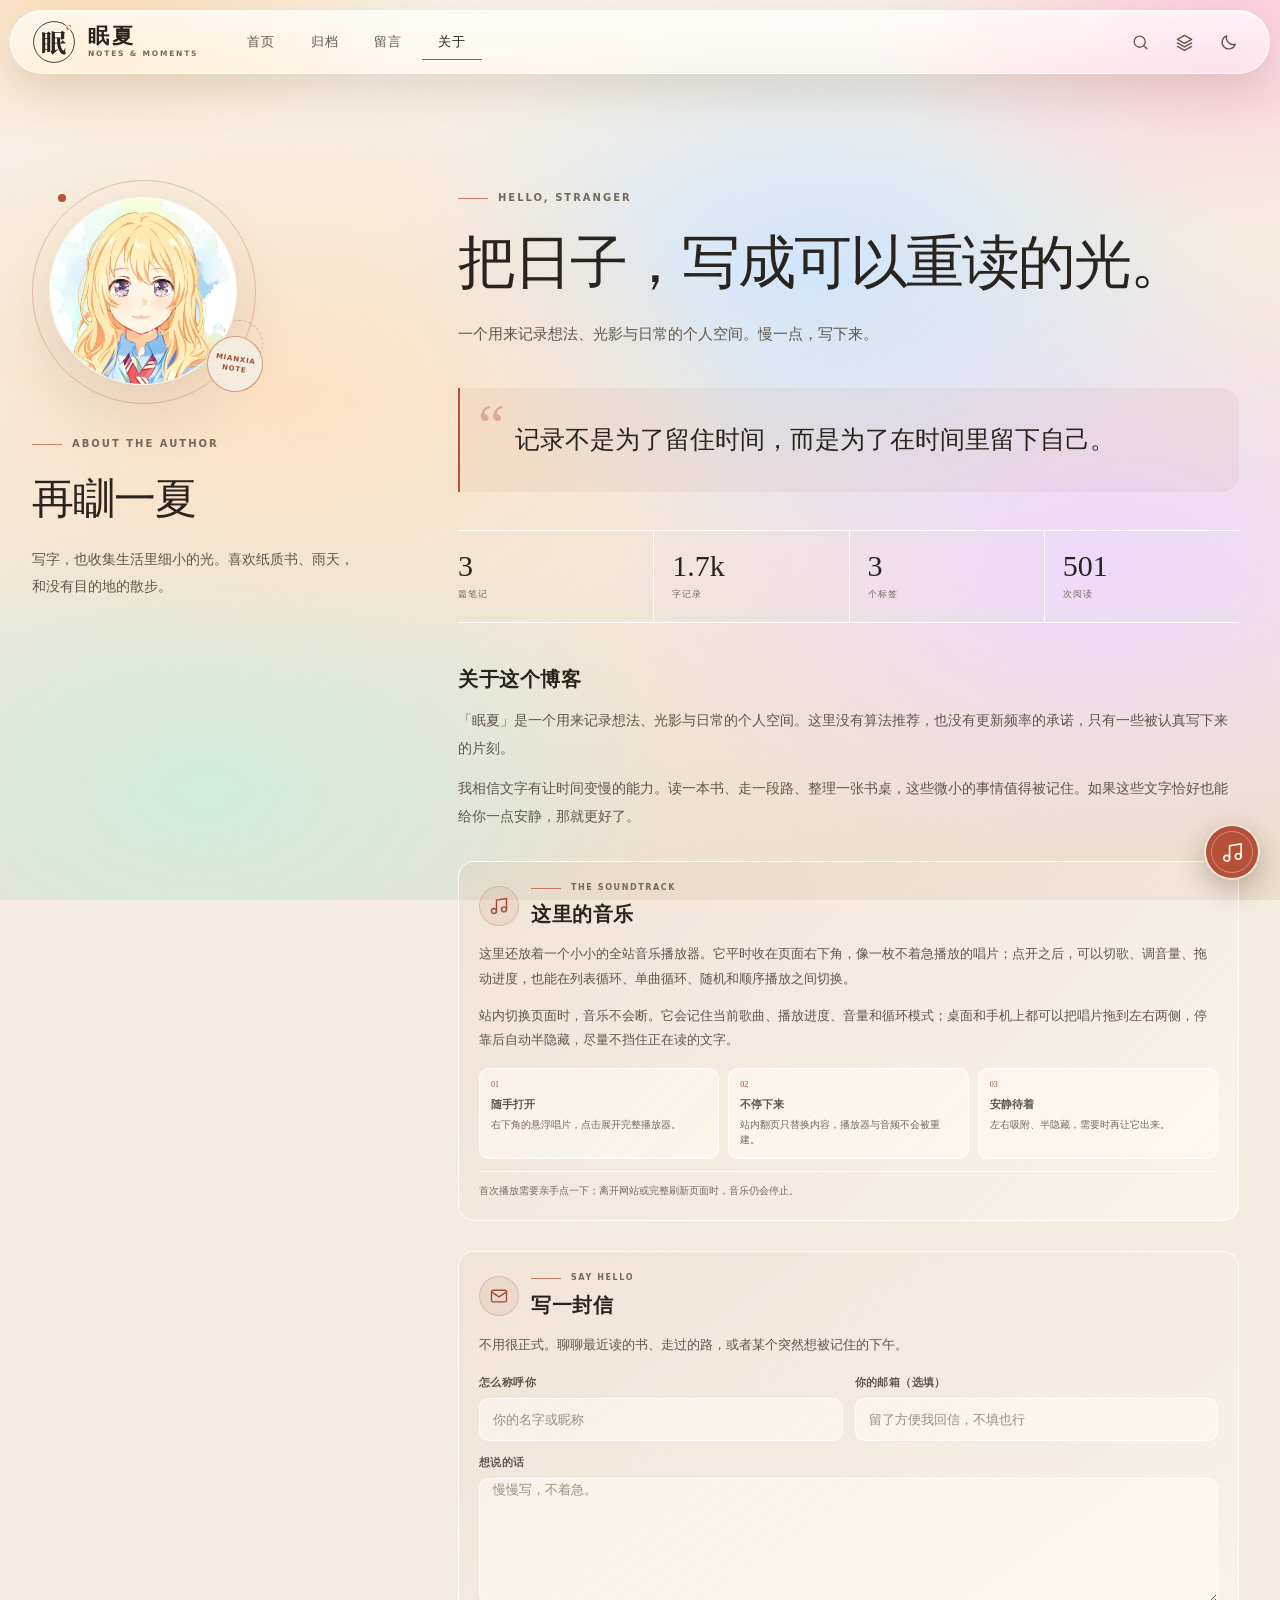
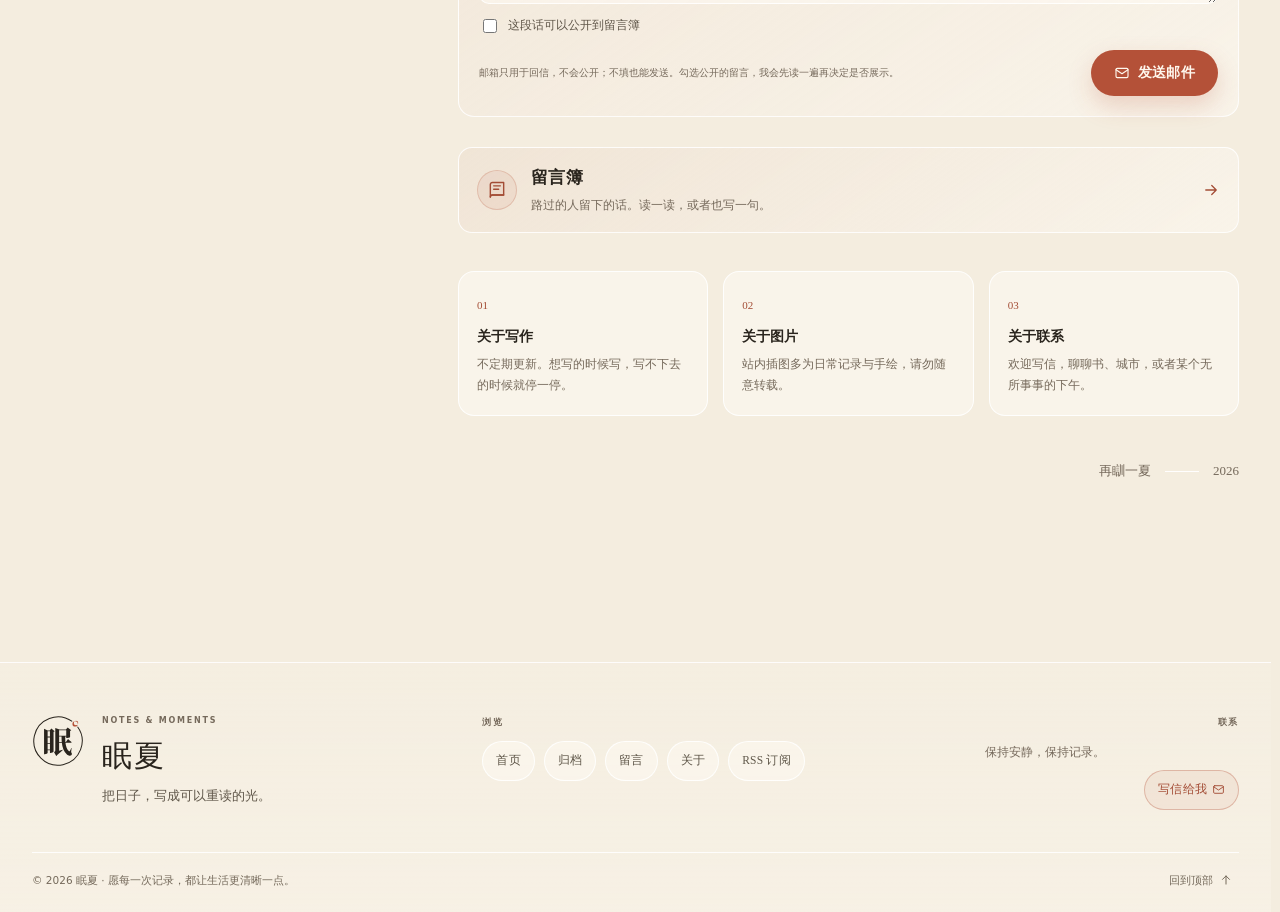
==== commit 5ca4eb21: "chore: publish static blog" ====
--- a/site/about/index.html
+++ b/site/about/index.html
@@ -77,7 +77,7 @@
     <div class="about-content">
       <header class="about-header reveal"><div class="eyebrow"><span class="eyebrow-line"></span>HELLO, STRANGER</div><h2>把日子，写成可以重读的光。</h2><p>一个用来记录想法、光影与日常的个人空间。慢一点，写下来。</p></header>
       <blockquote class="about-quote reveal"><span class="quote-mark">“</span><p>记录不是为了留住时间，而是为了在时间里留下自己。</p></blockquote>
-      <div class="about-stats reveal"><div><strong>3</strong><span>篇笔记</span></div><div><strong>1.8k</strong><span>字记录</span></div><div><strong>3</strong><span>个标签</span></div><div><strong>498</strong><span>次阅读</span></div></div>
+      <div class="about-stats reveal"><div><strong>3</strong><span>篇笔记</span></div><div><strong>1.7k</strong><span>字记录</span></div><div><strong>3</strong><span>个标签</span></div><div><strong>501</strong><span>次阅读</span></div></div>
       <div class="about-story reveal"><h3>关于这个博客</h3><p>「眠夏」是一个用来记录想法、光影与日常的个人空间。这里没有算法推荐，也没有更新频率的承诺，只有一些被认真写下来的片刻。</p><p>我相信文字有让时间变慢的能力。读一本书、走一段路、整理一张书桌，这些微小的事情值得被记住。如果这些文字恰好也能给你一点安静，那就更好了。</p></div>
       <div class="about-music reveal">
         <div class="about-music-head">
